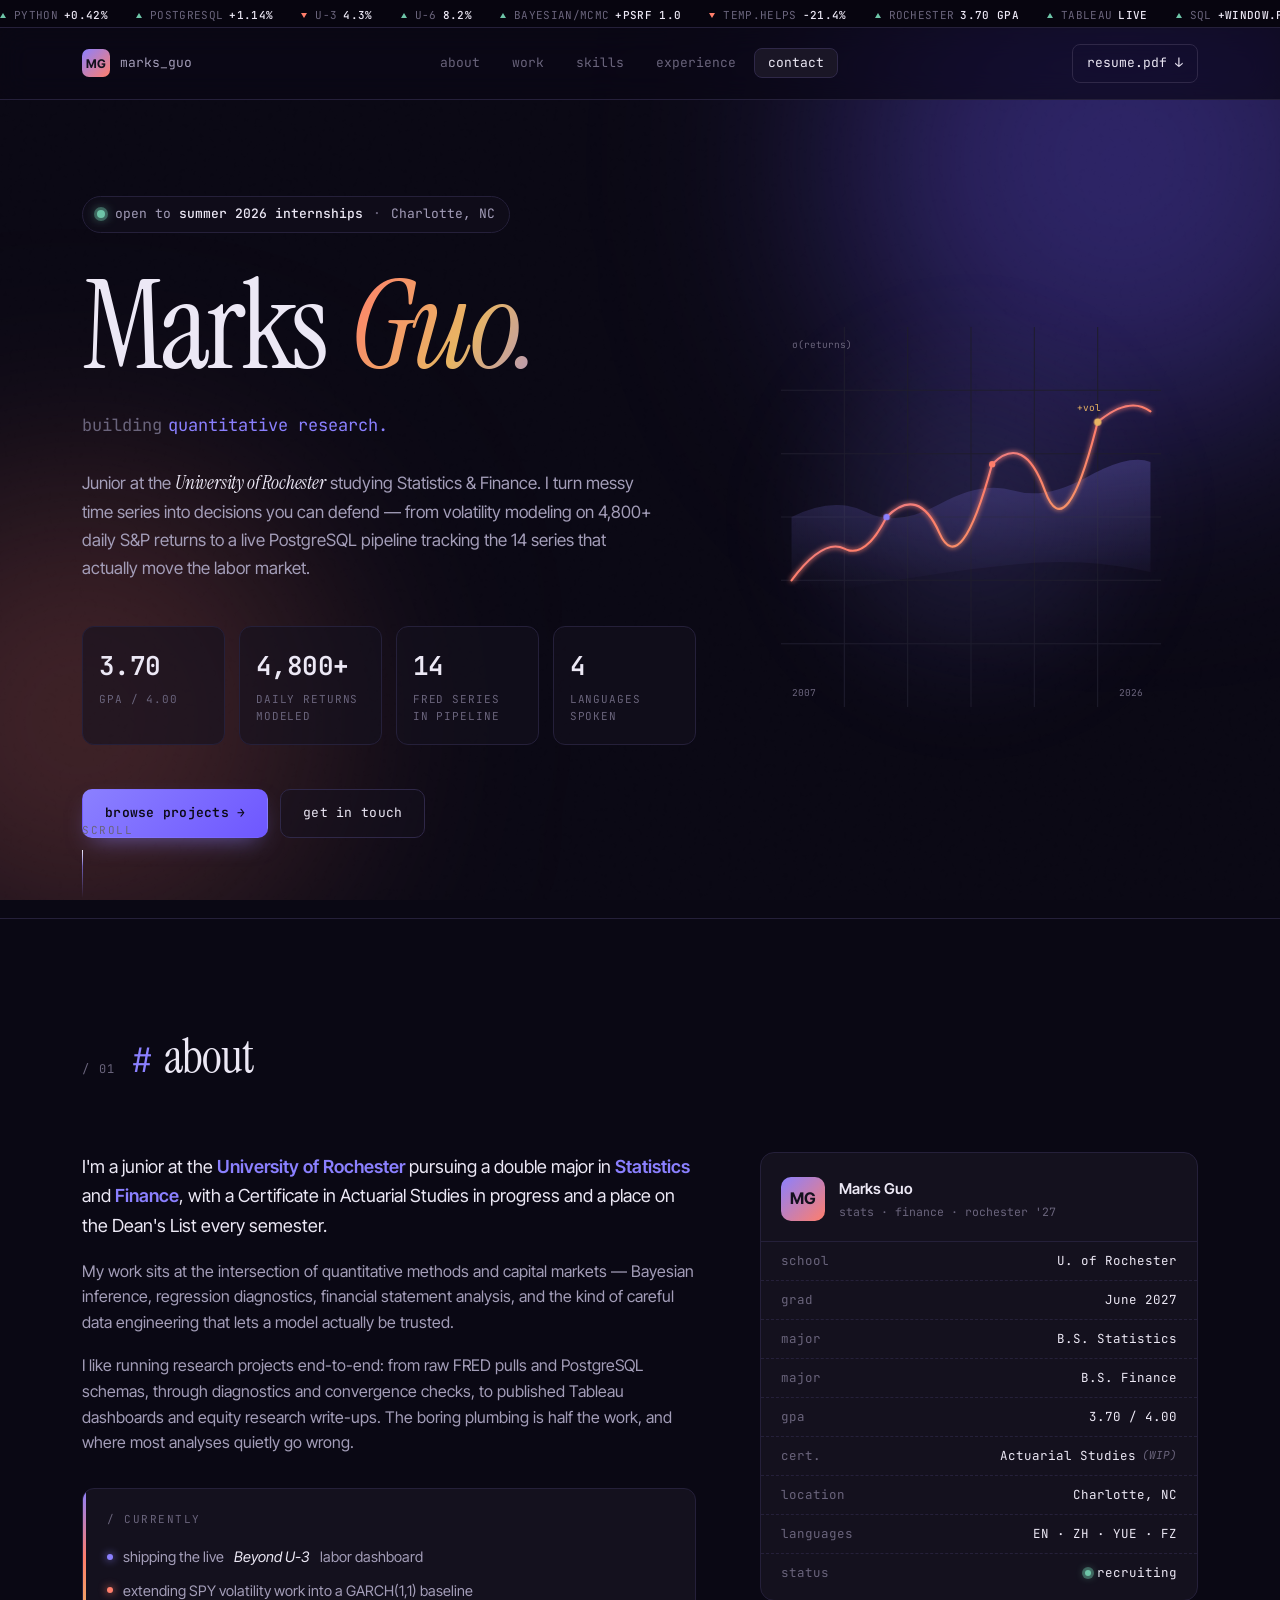
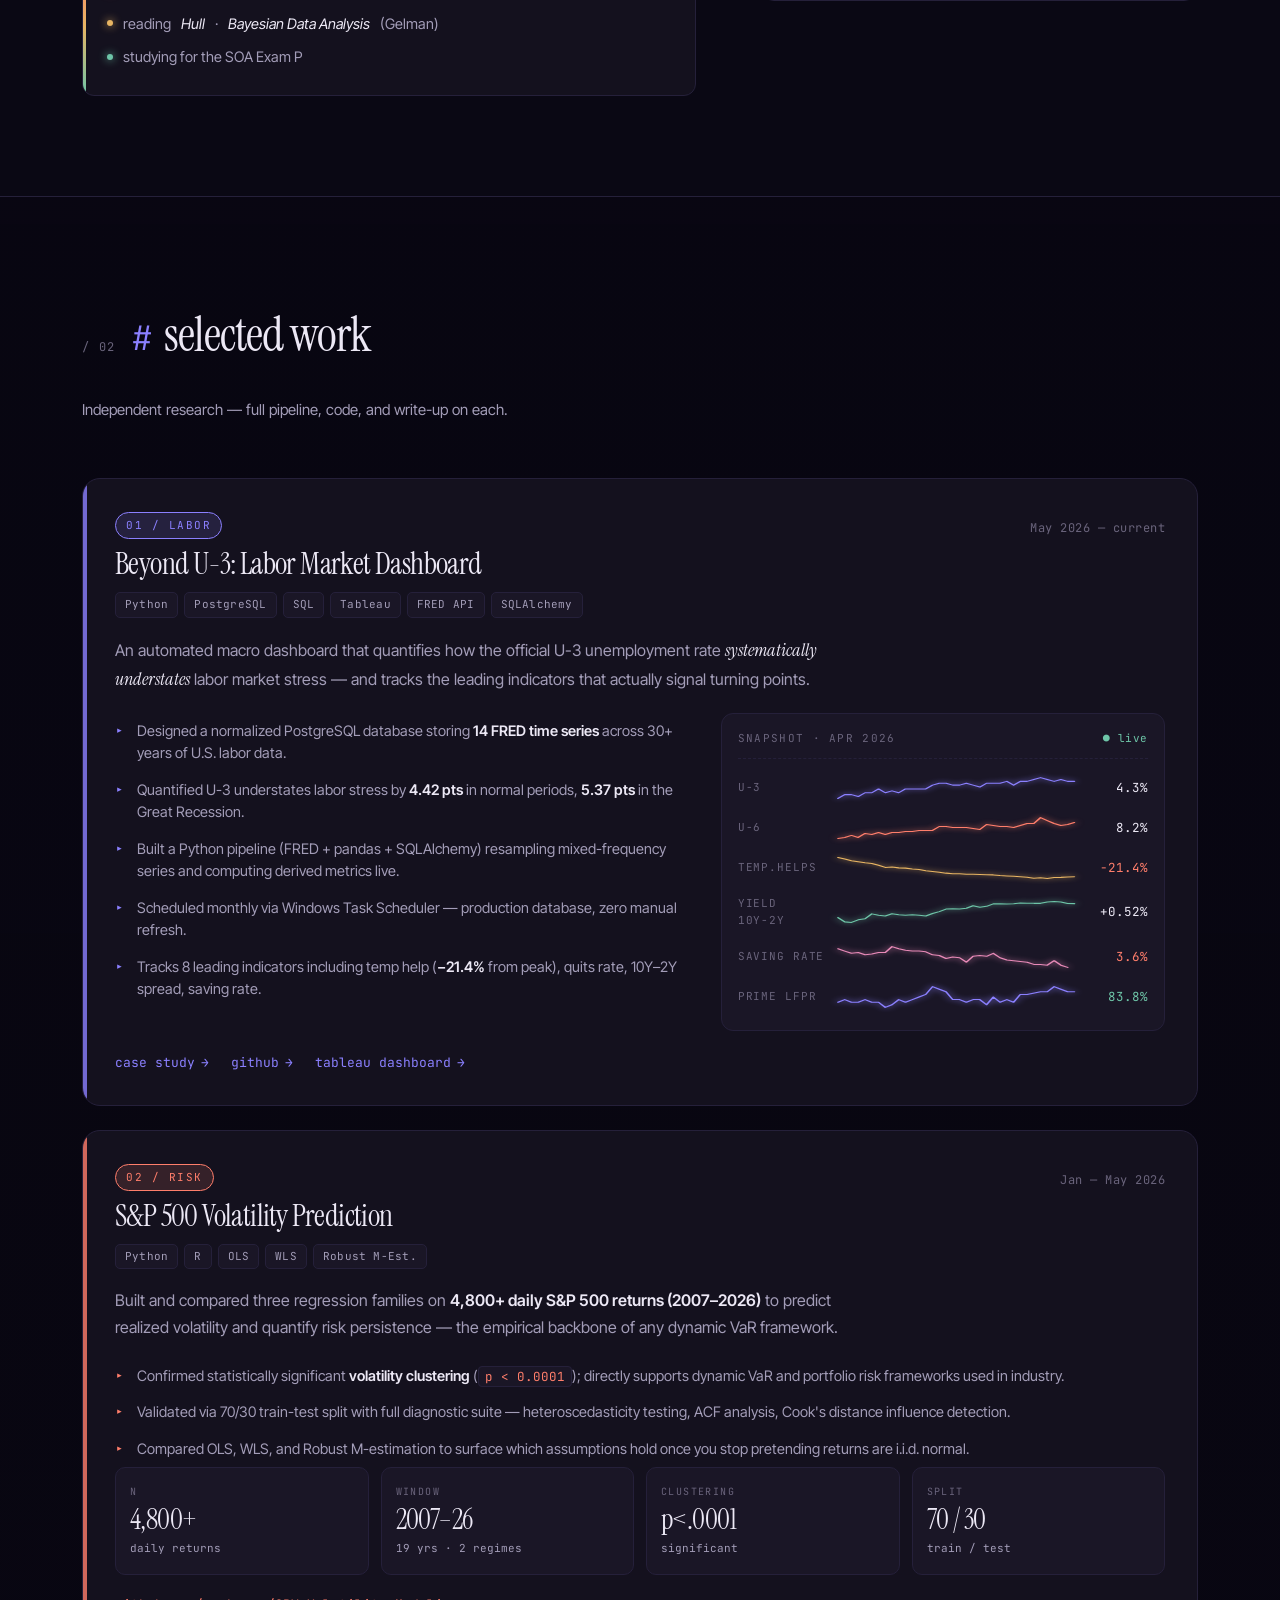
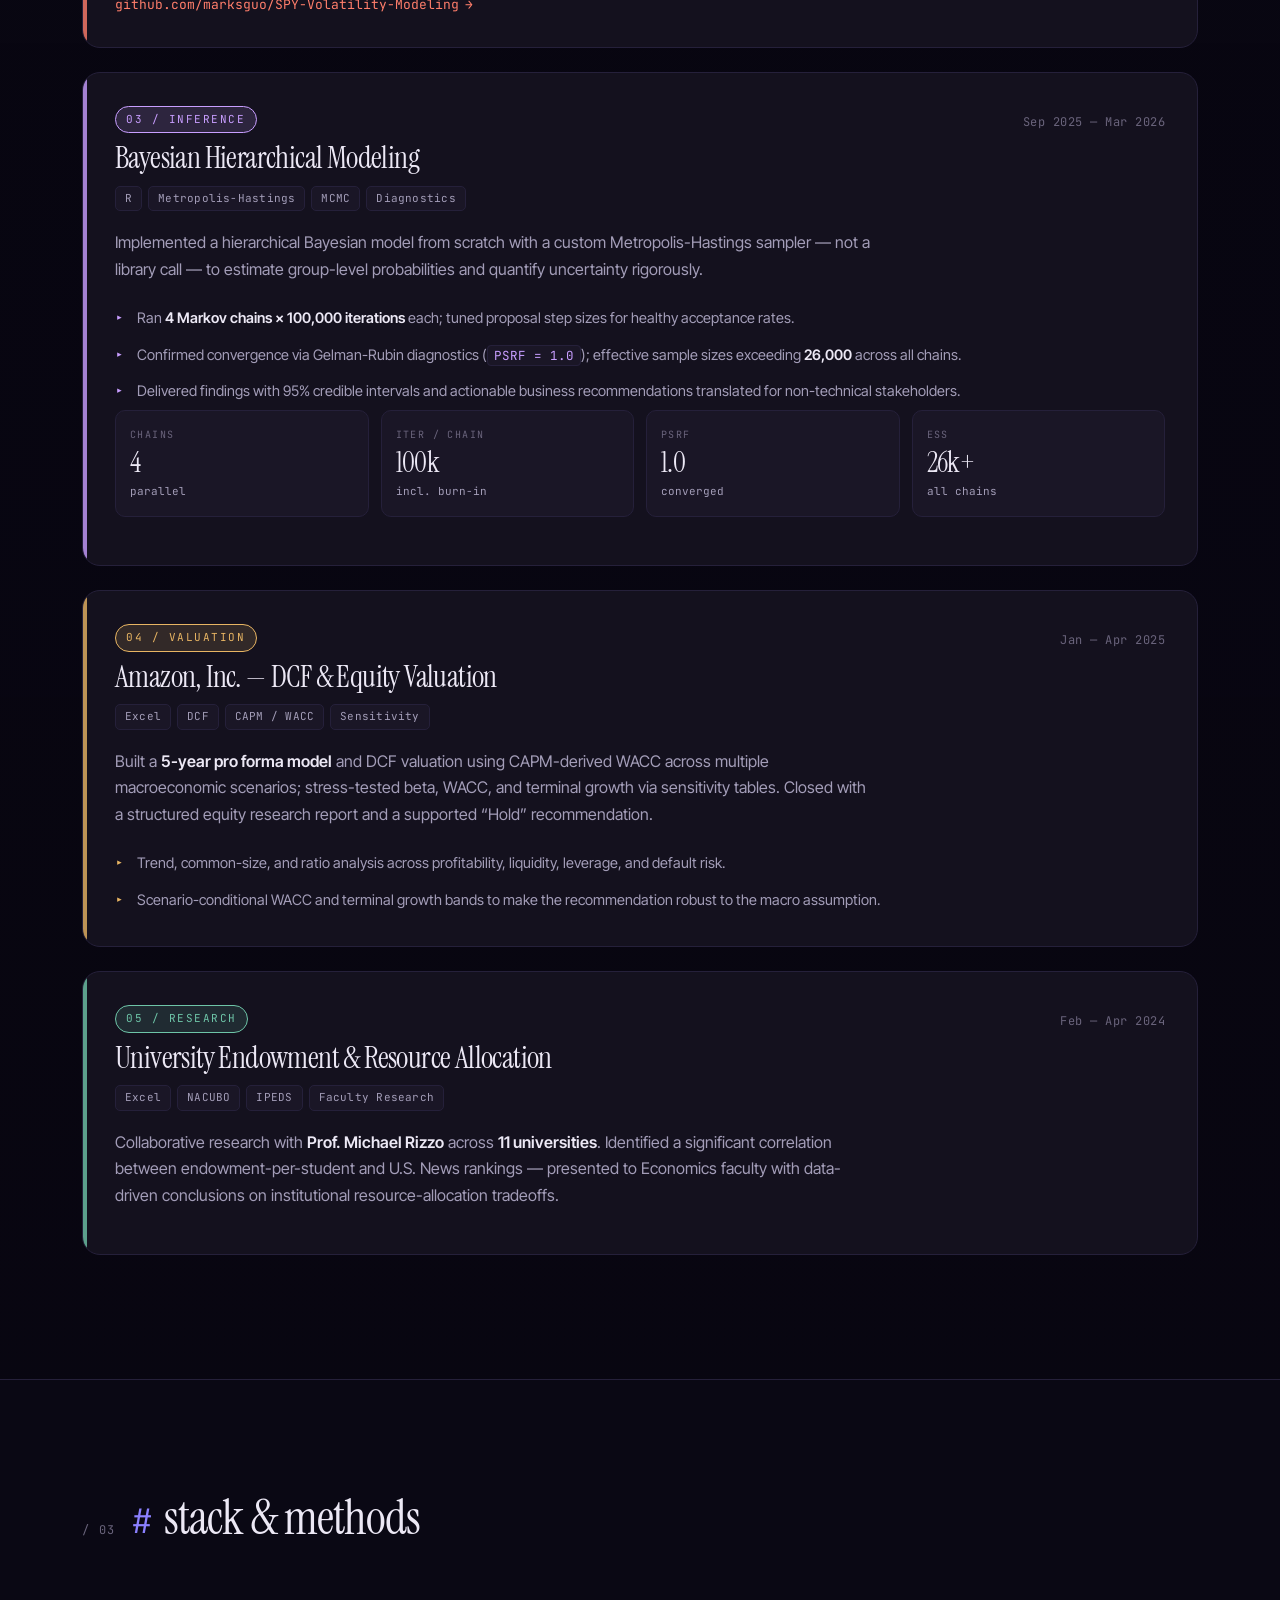
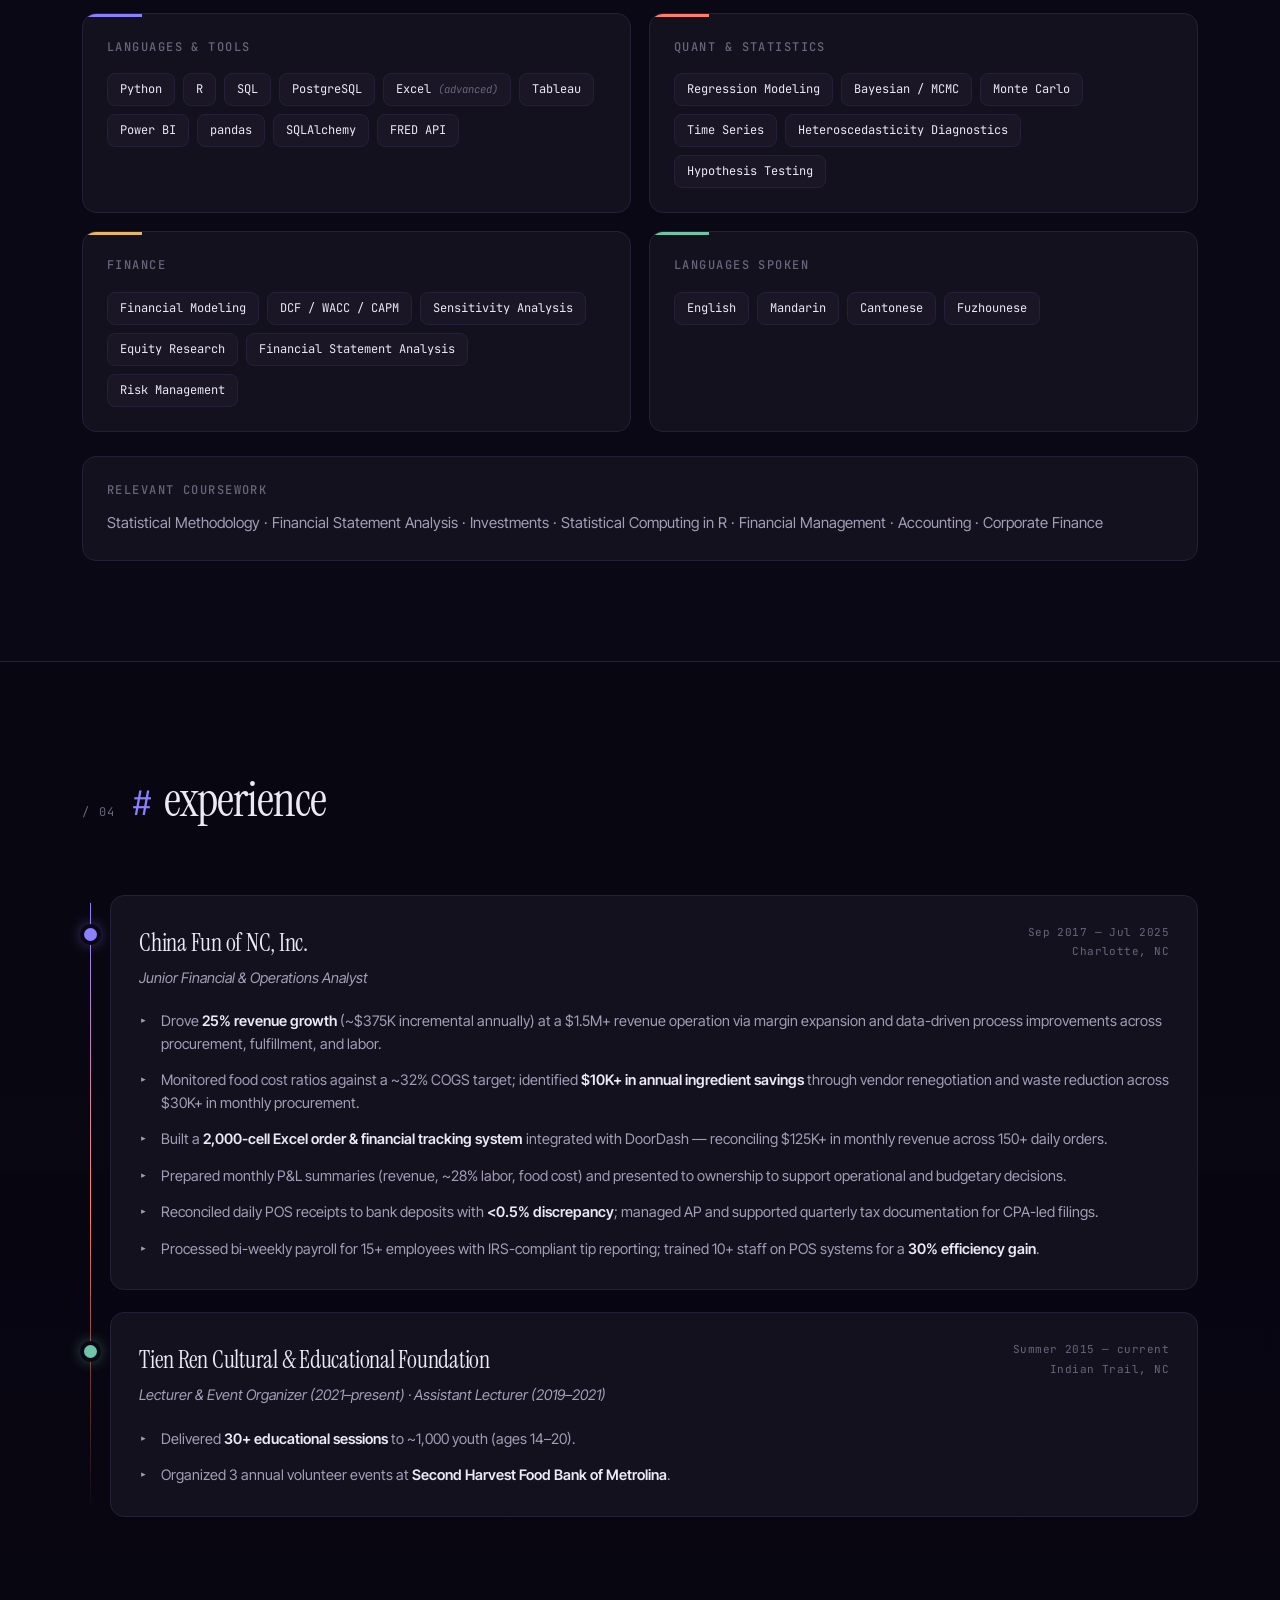
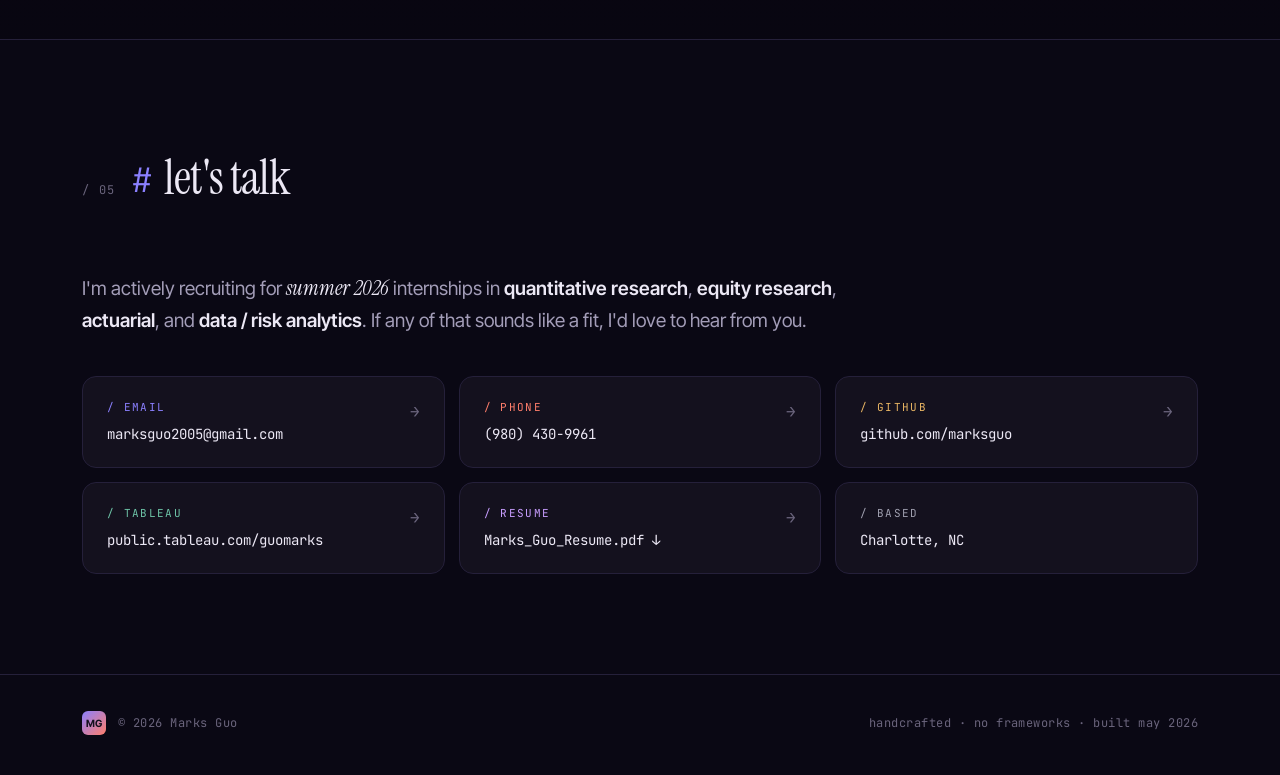
==== index.html @ fbcf2ec6 "Add Labor Dashboard case study + real data sparklines - New labor-dashboard.html case-study page wit" ====
<!doctype html>
<html lang="en">
<head>
<meta charset="utf-8" />
<meta name="viewport" content="width=device-width, initial-scale=1" />
<title>Marks Guo — Statistics &amp; Finance</title>
<meta name="description" content="Marks Guo — junior at the University of Rochester studying Statistics & Finance. Quantitative research, risk modeling, and labor market analytics." />

<link rel="preconnect" href="https://fonts.googleapis.com" />
<link rel="preconnect" href="https://fonts.gstatic.com" crossorigin />
<link href="https://fonts.googleapis.com/css2?family=Instrument+Serif:ital@0;1&family=Inter+Tight:wght@400;500;600;700;800&family=JetBrains+Mono:wght@400;500;600&display=swap" rel="stylesheet" />
<link rel="stylesheet" href="styles.css" />
</head>
<body>

<!-- ambient layers -->
<div class="cursor-glow" aria-hidden="true"></div>
<div class="aurora" aria-hidden="true">
  <div class="aurora-blob a"></div>
  <div class="aurora-blob b"></div>
  <div class="aurora-blob c"></div>
</div>
<div class="grain" aria-hidden="true"></div>

<!-- ticker -->
<div class="ticker" aria-hidden="true">
  <div class="ticker-track">
    <span class="t-item"><i class="up"></i> python <strong>+0.42%</strong></span>
    <span class="t-item"><i class="up"></i> postgresql <strong>+1.14%</strong></span>
    <span class="t-item"><i class="dn"></i> u-3 <strong>4.3%</strong></span>
    <span class="t-item"><i class="up"></i> u-6 <strong>8.2%</strong></span>
    <span class="t-item"><i class="up"></i> bayesian/mcmc <strong>+psrf 1.0</strong></span>
    <span class="t-item"><i class="dn"></i> temp.helps <strong>−21.4%</strong></span>
    <span class="t-item"><i class="up"></i> rochester <strong>3.70 gpa</strong></span>
    <span class="t-item"><i class="up"></i> tableau <strong>live</strong></span>
    <span class="t-item"><i class="up"></i> sql <strong>+window.fns</strong></span>
    <span class="t-item"><i class="up"></i> r/lang <strong>+stats</strong></span>
    <span class="t-item"><i class="up"></i> dcf/wacc/capm <strong>active</strong></span>
    <span class="t-item"><i class="dn"></i> sleep <strong>−4h</strong></span>
    <!-- duplicate for seamless loop -->
    <span class="t-item"><i class="up"></i> python <strong>+0.42%</strong></span>
    <span class="t-item"><i class="up"></i> postgresql <strong>+1.14%</strong></span>
    <span class="t-item"><i class="dn"></i> u-3 <strong>4.3%</strong></span>
    <span class="t-item"><i class="up"></i> u-6 <strong>8.2%</strong></span>
    <span class="t-item"><i class="up"></i> bayesian/mcmc <strong>+psrf 1.0</strong></span>
    <span class="t-item"><i class="dn"></i> temp.helps <strong>−21.4%</strong></span>
    <span class="t-item"><i class="up"></i> rochester <strong>3.70 gpa</strong></span>
    <span class="t-item"><i class="up"></i> tableau <strong>live</strong></span>
    <span class="t-item"><i class="up"></i> sql <strong>+window.fns</strong></span>
    <span class="t-item"><i class="up"></i> r/lang <strong>+stats</strong></span>
    <span class="t-item"><i class="up"></i> dcf/wacc/capm <strong>active</strong></span>
    <span class="t-item"><i class="dn"></i> sleep <strong>−4h</strong></span>
  </div>
</div>

<!-- nav -->
<header class="nav">
  <div class="nav-inner">
    <a href="#top" class="brand">
      <span class="brand-mark">MG</span>
      <span class="brand-name">marks_guo</span>
    </a>
    <nav class="nav-links" id="navLinks">
      <a href="#about" data-section="about">about</a>
      <a href="#projects" data-section="projects">work</a>
      <a href="#skills" data-section="skills">skills</a>
      <a href="#experience" data-section="experience">experience</a>
      <a href="#contact" data-section="contact">contact</a>
      <span class="nav-indicator" id="navIndicator"></span>
    </nav>
    <a href="assets/Marks_Guo_Resume.pdf" class="nav-cta" target="_blank" rel="noopener">
      <span>resume.pdf</span>
      <span class="arrow">&darr;</span>
    </a>
  </div>
</header>

<main id="top">

  <!-- HERO -->
  <section class="hero">
    <div class="hero-grid">
      <div class="hero-content">

        <div class="hero-eyebrow">
          <span class="pulse-dot"></span>
          <span class="reveal">open to <strong>summer 2026 internships</strong></span>
          <span class="dot-sep">&middot;</span>
          <span class="reveal">Charlotte, NC</span>
        </div>

        <h1 class="hero-name">
          <span class="word reveal-up">Marks</span>
          <span class="word reveal-up gradient" style="--d: .08s">Guo.</span>
        </h1>

        <div class="hero-rotator reveal-up" style="--d: .16s">
          <span class="rotator-fixed">building </span>
          <span class="rotator-wrap" aria-hidden="true">
            <ul class="rotator-list" id="rotator">
              <li>quantitative research.</li>
              <li>risk models.</li>
              <li>labor analytics.</li>
              <li>Bayesian inference.</li>
              <li>equity valuations.</li>
            </ul>
          </span>
        </div>

        <p class="hero-lede reveal-up" style="--d: .24s">
          Junior at the <em>University of Rochester</em> studying Statistics &amp; Finance.
          I turn messy time series into decisions you can defend &mdash; from
          volatility modeling on 4,800+ daily S&amp;P returns to a live PostgreSQL
          pipeline tracking the 14 series that actually move the labor market.
        </p>

        <div class="hero-stats reveal-up" style="--d: .32s">
          <div class="stat">
            <span class="stat-num" data-target="3.70" data-decimals="2">0.00</span>
            <span class="stat-lab">GPA / 4.00</span>
          </div>
          <div class="stat">
            <span class="stat-num" data-target="4800" data-suffix="+">0</span>
            <span class="stat-lab">daily returns modeled</span>
          </div>
          <div class="stat">
            <span class="stat-num" data-target="14">0</span>
            <span class="stat-lab">FRED series in pipeline</span>
          </div>
          <div class="stat">
            <span class="stat-num" data-target="4">0</span>
            <span class="stat-lab">languages spoken</span>
          </div>
        </div>

        <div class="hero-cta reveal-up" style="--d: .40s">
          <a href="#projects" class="btn primary magnetic">
            browse projects
            <span class="btn-arrow">&rarr;</span>
          </a>
          <a href="mailto:marksguo2005@gmail.com" class="btn ghost magnetic">
            get in touch
          </a>
        </div>

      </div>

      <!-- hero sigil: animated stylized return / volatility curve -->
      <div class="hero-sigil reveal-up" style="--d: .48s" aria-hidden="true">
        <svg viewBox="0 0 360 360" class="sigil-svg">
          <defs>
            <linearGradient id="lineGrad" x1="0" y1="0" x2="1" y2="1">
              <stop offset="0%"  stop-color="#8b80ff"/>
              <stop offset="50%" stop-color="#ff7e6b"/>
              <stop offset="100%" stop-color="#e8b563"/>
            </linearGradient>
            <linearGradient id="fillGrad" x1="0" y1="0" x2="0" y2="1">
              <stop offset="0%" stop-color="#8b80ff" stop-opacity=".25"/>
              <stop offset="100%" stop-color="#8b80ff" stop-opacity="0"/>
            </linearGradient>
            <filter id="glow"><feGaussianBlur stdDeviation="2.4"/></filter>
          </defs>

          <!-- grid -->
          <g class="sigil-grid" stroke="#1f1d2e" stroke-width="1">
            <line x1="0"   y1="60"  x2="360" y2="60"/>
            <line x1="0"   y1="120" x2="360" y2="120"/>
            <line x1="0"   y1="180" x2="360" y2="180"/>
            <line x1="0"   y1="240" x2="360" y2="240"/>
            <line x1="0"   y1="300" x2="360" y2="300"/>
            <line x1="60"  y1="0"   x2="60"  y2="360"/>
            <line x1="120" y1="0"   x2="120" y2="360"/>
            <line x1="180" y1="0"   x2="180" y2="360"/>
            <line x1="240" y1="0"   x2="240" y2="360"/>
            <line x1="300" y1="0"   x2="300" y2="360"/>
          </g>

          <!-- volatility band -->
          <path d="M 10 180 Q 50 160, 80 175 T 150 168 T 220 155 T 290 142 T 350 128 L 350 232 Q 290 218, 220 225 T 80 245 T 10 240 Z"
                fill="url(#fillGrad)"/>

          <!-- main line, dashed for drawing animation -->
          <path id="sigilLine"
                d="M 10 240
                   Q 40 200, 60 210
                   T 100 180
                   Q 130 150, 150 195
                   T 200 130
                   Q 230 100, 250 155
                   T 300 90
                   Q 330 65, 350 80"
                fill="none"
                stroke="url(#lineGrad)"
                stroke-width="2.5"
                stroke-linecap="round"
                stroke-linejoin="round"
                filter="url(#glow)"/>
          <path d="M 10 240
                   Q 40 200, 60 210
                   T 100 180
                   Q 130 150, 150 195
                   T 200 130
                   Q 230 100, 250 155
                   T 300 90
                   Q 330 65, 350 80"
                fill="none"
                stroke="url(#lineGrad)"
                stroke-width="2"
                stroke-linecap="round"
                stroke-linejoin="round"/>

          <!-- key data dots -->
          <g class="sigil-dots">
            <circle cx="100" cy="180" r="3" fill="#8b80ff"/>
            <circle cx="200" cy="130" r="3" fill="#ff7e6b"/>
            <circle cx="300" cy="90"  r="3.5" fill="#e8b563"/>
          </g>

          <!-- corner labels -->
          <g class="sigil-labels" font-family="JetBrains Mono, monospace" font-size="9" fill="#6a647c">
            <text x="10"  y="20">σ(returns)</text>
            <text x="10"  y="350">2007</text>
            <text x="320" y="350">2026</text>
            <text x="280" y="80" fill="#e8b563">+vol</text>
          </g>
        </svg>
      </div>
    </div>

    <!-- scroll cue -->
    <div class="scroll-cue" aria-hidden="true">
      <span>scroll</span>
      <div class="scroll-line"></div>
    </div>
  </section>


  <!-- ABOUT -->
  <section id="about" class="section">
    <div class="container">
      <header class="section-head">
        <span class="section-num">/ 01</span>
        <h2 class="section-h"><span class="hash">#</span> about</h2>
      </header>

      <div class="two-col">
        <div class="prose">
          <p class="lead">
            I'm a junior at the <strong>University of Rochester</strong> pursuing a
            double major in <strong>Statistics</strong> and <strong>Finance</strong>,
            with a Certificate in Actuarial Studies in progress and a place on the
            Dean's List every semester.
          </p>
          <p>
            My work sits at the intersection of quantitative methods and capital
            markets &mdash; Bayesian inference, regression diagnostics, financial
            statement analysis, and the kind of careful data engineering that lets
            a model actually be trusted.
          </p>
          <p>
            I like running research projects end-to-end: from raw FRED pulls and
            PostgreSQL schemas, through diagnostics and convergence checks, to
            published Tableau dashboards and equity research write-ups. The boring
            plumbing is half the work, and where most analyses quietly go wrong.
          </p>

          <div class="now-box">
            <span class="now-label">/ currently</span>
            <ul class="now-list">
              <li><span class="dot c1"></span> shipping the live <em>Beyond U-3</em> labor dashboard</li>
              <li><span class="dot c2"></span> extending SPY volatility work into a GARCH(1,1) baseline</li>
              <li><span class="dot c3"></span> reading <em>Hull</em> &middot; <em>Bayesian Data Analysis</em> (Gelman)</li>
              <li><span class="dot c4"></span> studying for the SOA Exam P</li>
            </ul>
          </div>
        </div>

        <aside class="profile-card">
          <div class="card-head">
            <span class="card-mark">MG</span>
            <div>
              <div class="card-title">Marks Guo</div>
              <div class="card-sub">stats &middot; finance &middot; rochester '27</div>
            </div>
          </div>
          <div class="card-row"><span class="card-k">school</span><span class="card-v">U. of Rochester</span></div>
          <div class="card-row"><span class="card-k">grad</span><span class="card-v">June 2027</span></div>
          <div class="card-row"><span class="card-k">major</span><span class="card-v">B.S. Statistics</span></div>
          <div class="card-row"><span class="card-k">major</span><span class="card-v">B.S. Finance</span></div>
          <div class="card-row"><span class="card-k">gpa</span><span class="card-v">3.70 / 4.00</span></div>
          <div class="card-row"><span class="card-k">cert.</span><span class="card-v">Actuarial Studies <em>(WIP)</em></span></div>
          <div class="card-row"><span class="card-k">location</span><span class="card-v">Charlotte, NC</span></div>
          <div class="card-row"><span class="card-k">languages</span><span class="card-v">EN &middot; ZH &middot; YUE &middot; FZ</span></div>
          <div class="card-row"><span class="card-k">status</span><span class="card-v"><span class="pulse-dot mini"></span> recruiting</span></div>
        </aside>
      </div>
    </div>
  </section>


  <!-- PROJECTS -->
  <section id="projects" class="section alt">
    <div class="container">
      <header class="section-head">
        <span class="section-num">/ 02</span>
        <h2 class="section-h"><span class="hash">#</span> selected work</h2>
        <p class="section-sub">Independent research &mdash; full pipeline, code, and write-up on each.</p>
      </header>

      <!-- 01 Labor Dashboard -->
      <article class="project" style="--accent: #8b80ff; --accent-soft: rgba(139,128,255,.14);">
        <div class="project-glow"></div>
        <header class="project-head">
          <div class="project-headl">
            <span class="project-num">01 / labor</span>
            <h3>Beyond U-3: Labor Market Dashboard</h3>
            <p class="project-tags">
              <span class="tag">Python</span>
              <span class="tag">PostgreSQL</span>
              <span class="tag">SQL</span>
              <span class="tag">Tableau</span>
              <span class="tag">FRED API</span>
              <span class="tag">SQLAlchemy</span>
            </p>
          </div>
          <span class="project-when">May 2026 &mdash; current</span>
        </header>

        <p class="project-desc">
          An automated macro dashboard that quantifies how the official U-3
          unemployment rate <em>systematically understates</em> labor market
          stress &mdash; and tracks the leading indicators that actually signal
          turning points.
        </p>

        <div class="project-body">
          <ul class="project-points">
            <li>Designed a normalized PostgreSQL database storing <b>14 FRED time series</b> across 30+ years of U.S. labor data.</li>
            <li>Quantified U-3 understates labor stress by <b>4.42 pts</b> in normal periods, <b>5.37 pts</b> in the Great Recession.</li>
            <li>Built a Python pipeline (FRED + pandas + SQLAlchemy) resampling mixed-frequency series and computing derived metrics live.</li>
            <li>Scheduled monthly via Windows Task Scheduler &mdash; production database, zero manual refresh.</li>
            <li>Tracks 8 leading indicators including temp help (<b>−21.4%</b> from peak), quits rate, 10Y&ndash;2Y spread, saving rate.</li>
          </ul>

          <!-- mini live-snapshot chart -->
          <div class="project-viz">
            <div class="viz-head">
              <span class="viz-title">snapshot &middot; apr 2026</span>
              <span class="viz-dot">●&nbsp;live</span>
            </div>

            <!-- inline SVG sparkline: U-3 vs U-6 -->
            <div class="spark-wrap">
              <div class="spark-row">
                <span class="spark-lab">U-3</span>
                <svg class="spark" viewBox="0 0 200 40" preserveAspectRatio="none">
                  <path class="spark-path c-blue" d="M0.0,36.0 L5.7,30.2 L11.4,30.2 L17.1,33.1 L22.9,27.3 L28.6,27.3 L34.3,21.5 L40.0,27.3 L45.7,24.4 L51.4,27.3 L57.1,21.5 L62.9,21.5 L68.6,21.5 L74.3,21.5 L80.0,15.6 L85.7,12.7 L91.4,12.7 L97.1,15.6 L102.9,15.6 L108.6,12.7 L114.3,15.6 L120.0,18.5 L125.7,12.7 L131.4,12.7 L137.1,12.7 L142.9,9.8 L148.6,15.6 L154.3,9.8 L160.0,9.8 L165.7,6.9 L171.4,4.0 L177.1,6.9 L182.9,9.8 L188.6,6.9 L194.3,9.8 L200.0,9.8"/>
                </svg>
                <span class="spark-val">4.3%</span>
              </div>
              <div class="spark-row">
                <span class="spark-lab">U-6</span>
                <svg class="spark" viewBox="0 0 200 40" preserveAspectRatio="none">
                  <path class="spark-path c-coral" d="M0.0,36.0 L5.7,34.5 L11.4,31.4 L17.1,34.5 L22.9,28.4 L28.6,29.9 L34.3,26.9 L40.0,29.9 L45.7,26.9 L51.4,26.9 L57.1,25.3 L62.9,25.3 L68.6,23.8 L74.3,23.8 L80.0,23.8 L85.7,17.7 L91.4,17.7 L97.1,19.2 L102.9,19.2 L108.6,19.2 L114.3,20.8 L120.0,22.3 L125.7,14.7 L131.4,16.2 L137.1,17.7 L142.9,17.7 L148.6,19.2 L154.3,16.2 L160.0,13.1 L165.7,13.1 L171.4,4.0 L177.1,8.6 L182.9,13.1 L188.6,16.2 L194.3,14.7 L200.0,11.6"/>
                </svg>
                <span class="spark-val">8.2%</span>
              </div>
              <div class="spark-row">
                <span class="spark-lab">temp.helps</span>
                <svg class="spark" viewBox="0 0 200 40" preserveAspectRatio="none">
                  <path class="spark-path c-amber" d="M0.0,4.0 L5.7,6.3 L11.4,8.7 L17.1,10.3 L22.9,11.9 L28.6,13.0 L34.3,15.7 L40.0,19.1 L45.7,18.6 L51.4,19.8 L57.1,20.2 L62.9,21.4 L68.6,22.3 L74.3,24.3 L80.0,25.4 L85.7,26.5 L91.4,27.9 L97.1,29.0 L102.9,28.8 L108.6,29.5 L114.3,29.7 L120.0,30.1 L125.7,30.4 L131.4,30.6 L137.1,31.5 L142.9,32.2 L148.6,32.8 L154.3,33.5 L160.0,34.4 L165.7,35.8 L171.4,34.9 L177.1,36.0 L182.9,34.6 L188.6,34.4 L194.3,34.0 L200.0,33.5"/>
                </svg>
                <span class="spark-val warn">&minus;21.4%</span>
              </div>
              <div class="spark-row">
                <span class="spark-lab">yield 10y&minus;2y</span>
                <svg class="spark" viewBox="0 0 200 40" preserveAspectRatio="none">
                  <path class="spark-path c-mint" d="M0.0,28.6 L5.7,35.2 L11.4,36.0 L17.1,32.1 L22.9,30.3 L28.6,22.9 L34.3,25.1 L40.0,26.2 L45.7,22.8 L51.4,24.2 L57.1,25.1 L62.9,24.1 L68.6,24.9 L74.3,26.1 L80.0,22.4 L85.7,19.4 L91.4,15.5 L97.1,15.0 L102.9,15.5 L108.6,14.2 L114.3,10.4 L120.0,12.7 L125.7,11.3 L131.4,7.5 L137.1,7.4 L142.9,7.6 L148.6,7.3 L154.3,6.3 L160.0,6.5 L165.7,6.7 L171.4,6.7 L177.1,4.7 L182.9,4.0 L188.6,4.5 L194.3,6.9 L200.0,7.1"/>
                </svg>
                <span class="spark-val">+0.52%</span>
              </div>
              <div class="spark-row">
                <span class="spark-lab">saving rate</span>
                <svg class="spark" viewBox="0 0 200 40" preserveAspectRatio="none">
                  <path class="spark-path c-rose" d="M0.0,7.4 L5.7,10.9 L11.4,14.3 L17.1,13.1 L22.9,16.6 L28.6,15.4 L34.3,13.1 L40.0,13.1 L45.7,4.0 L51.4,7.4 L57.1,9.7 L62.9,10.9 L68.6,10.9 L74.3,12.0 L80.0,16.6 L85.7,17.7 L91.4,22.3 L97.1,20.0 L102.9,21.1 L108.6,28.0 L114.3,18.9 L120.0,17.7 L125.7,18.9 L131.4,14.3 L137.1,21.1 L142.9,24.6 L148.6,25.7 L154.3,26.9 L160.0,28.0 L165.7,31.4 L171.4,31.4 L177.1,32.6 L182.9,25.7 L188.6,32.6 L194.3,36.0"/>
                </svg>
                <span class="spark-val warn">3.6%</span>
              </div>
              <div class="spark-row">
                <span class="spark-lab">prime LFPR</span>
                <svg class="spark" viewBox="0 0 200 40" preserveAspectRatio="none">
                  <path class="spark-path c-blue" d="M0.0,28.0 L5.7,24.0 L11.4,28.0 L17.1,28.0 L22.9,24.0 L28.6,28.0 L34.3,28.0 L40.0,36.0 L45.7,32.0 L51.4,24.0 L57.1,28.0 L62.9,24.0 L68.6,20.0 L74.3,16.0 L80.0,4.0 L85.7,8.0 L91.4,12.0 L97.1,24.0 L102.9,24.0 L108.6,28.0 L114.3,24.0 L120.0,24.0 L125.7,32.0 L131.4,20.0 L137.1,28.0 L142.9,24.0 L148.6,28.0 L154.3,16.0 L160.0,16.0 L171.4,12.0 L177.1,12.0 L182.9,4.0 L188.6,8.0 L194.3,12.0 L200.0,12.0"/>
                </svg>
                <span class="spark-val ok">83.8%</span>
              </div>
            </div>
          </div>
        </div>

        <div class="project-links">
          <a href="labor-dashboard.html">case study <span>&rarr;</span></a>
          <a href="https://github.com/marksguo/labor-market-dashboard" target="_blank" rel="noopener">github <span>&rarr;</span></a>
          <a href="https://public.tableau.com/app/profile/guomarks" target="_blank" rel="noopener">tableau dashboard <span>&rarr;</span></a>
        </div>
      </article>

      <!-- 02 SPY Volatility -->
      <article class="project" style="--accent: #ff7e6b; --accent-soft: rgba(255,126,107,.14);">
        <div class="project-glow"></div>
        <header class="project-head">
          <div class="project-headl">
            <span class="project-num">02 / risk</span>
            <h3>S&amp;P 500 Volatility Prediction</h3>
            <p class="project-tags">
              <span class="tag">Python</span>
              <span class="tag">R</span>
              <span class="tag">OLS</span>
              <span class="tag">WLS</span>
              <span class="tag">Robust M-Est.</span>
            </p>
          </div>
          <span class="project-when">Jan &mdash; May 2026</span>
        </header>

        <p class="project-desc">
          Built and compared three regression families on <b>4,800+ daily S&amp;P 500 returns
          (2007&ndash;2026)</b> to predict realized volatility and quantify risk persistence
          &mdash; the empirical backbone of any dynamic VaR framework.
        </p>

        <ul class="project-points">
          <li>Confirmed statistically significant <b>volatility clustering</b> (<code>p &lt; 0.0001</code>); directly supports dynamic VaR and portfolio risk frameworks used in industry.</li>
          <li>Validated via 70/30 train-test split with full diagnostic suite &mdash; heteroscedasticity testing, ACF analysis, Cook's distance influence detection.</li>
          <li>Compared OLS, WLS, and Robust M-estimation to surface which assumptions hold once you stop pretending returns are i.i.d. normal.</li>
        </ul>

        <div class="project-viz horizontal">
          <div class="metric-card">
            <span class="metric-k">n</span>
            <span class="metric-v">4,800+</span>
            <span class="metric-sub">daily returns</span>
          </div>
          <div class="metric-card">
            <span class="metric-k">window</span>
            <span class="metric-v">2007&ndash;26</span>
            <span class="metric-sub">19 yrs &middot; 2 regimes</span>
          </div>
          <div class="metric-card">
            <span class="metric-k">clustering</span>
            <span class="metric-v">p&lt;.0001</span>
            <span class="metric-sub">significant</span>
          </div>
          <div class="metric-card">
            <span class="metric-k">split</span>
            <span class="metric-v">70 / 30</span>
            <span class="metric-sub">train / test</span>
          </div>
        </div>

        <div class="project-links">
          <a href="https://github.com/marksguo/SPY-Volatility-Modeling" target="_blank" rel="noopener">
            github.com/marksguo/SPY-Volatility-Modeling <span>&rarr;</span>
          </a>
        </div>
      </article>

      <!-- 03 Bayesian -->
      <article class="project" style="--accent: #c89eff; --accent-soft: rgba(200,158,255,.14);">
        <div class="project-glow"></div>
        <header class="project-head">
          <div class="project-headl">
            <span class="project-num">03 / inference</span>
            <h3>Bayesian Hierarchical Modeling</h3>
            <p class="project-tags">
              <span class="tag">R</span>
              <span class="tag">Metropolis-Hastings</span>
              <span class="tag">MCMC</span>
              <span class="tag">Diagnostics</span>
            </p>
          </div>
          <span class="project-when">Sep 2025 &mdash; Mar 2026</span>
        </header>

        <p class="project-desc">
          Implemented a hierarchical Bayesian model from scratch with a custom
          Metropolis-Hastings sampler &mdash; not a library call &mdash; to estimate
          group-level probabilities and quantify uncertainty rigorously.
        </p>

        <ul class="project-points">
          <li>Ran <b>4 Markov chains × 100,000 iterations</b> each; tuned proposal step sizes for healthy acceptance rates.</li>
          <li>Confirmed convergence via Gelman-Rubin diagnostics (<code>PSRF = 1.0</code>); effective sample sizes exceeding <b>26,000</b> across all chains.</li>
          <li>Delivered findings with 95% credible intervals and actionable business recommendations translated for non-technical stakeholders.</li>
        </ul>

        <div class="project-viz horizontal">
          <div class="metric-card">
            <span class="metric-k">chains</span>
            <span class="metric-v">4</span>
            <span class="metric-sub">parallel</span>
          </div>
          <div class="metric-card">
            <span class="metric-k">iter / chain</span>
            <span class="metric-v">100k</span>
            <span class="metric-sub">incl. burn-in</span>
          </div>
          <div class="metric-card">
            <span class="metric-k">PSRF</span>
            <span class="metric-v">1.0</span>
            <span class="metric-sub">converged</span>
          </div>
          <div class="metric-card">
            <span class="metric-k">ESS</span>
            <span class="metric-v">26k+</span>
            <span class="metric-sub">all chains</span>
          </div>
        </div>
      </article>

      <!-- 04 Amazon DCF -->
      <article class="project" style="--accent: #e8b563; --accent-soft: rgba(232,181,99,.14);">
        <div class="project-glow"></div>
        <header class="project-head">
          <div class="project-headl">
            <span class="project-num">04 / valuation</span>
            <h3>Amazon, Inc. &mdash; DCF &amp; Equity Valuation</h3>
            <p class="project-tags">
              <span class="tag">Excel</span>
              <span class="tag">DCF</span>
              <span class="tag">CAPM / WACC</span>
              <span class="tag">Sensitivity</span>
            </p>
          </div>
          <span class="project-when">Jan &mdash; Apr 2025</span>
        </header>

        <p class="project-desc">
          Built a <b>5-year pro forma model</b> and DCF valuation using
          CAPM-derived WACC across multiple macroeconomic scenarios; stress-tested
          beta, WACC, and terminal growth via sensitivity tables. Closed with a
          structured equity research report and a supported &ldquo;Hold&rdquo;
          recommendation.
        </p>
        <ul class="project-points">
          <li>Trend, common-size, and ratio analysis across profitability, liquidity, leverage, and default risk.</li>
          <li>Scenario-conditional WACC and terminal growth bands to make the recommendation robust to the macro assumption.</li>
        </ul>
      </article>

      <!-- 05 Endowment -->
      <article class="project" style="--accent: #6ec5a8; --accent-soft: rgba(110,197,168,.14);">
        <div class="project-glow"></div>
        <header class="project-head">
          <div class="project-headl">
            <span class="project-num">05 / research</span>
            <h3>University Endowment &amp; Resource Allocation</h3>
            <p class="project-tags">
              <span class="tag">Excel</span>
              <span class="tag">NACUBO</span>
              <span class="tag">IPEDS</span>
              <span class="tag">Faculty Research</span>
            </p>
          </div>
          <span class="project-when">Feb &mdash; Apr 2024</span>
        </header>
        <p class="project-desc">
          Collaborative research with <b>Prof. Michael Rizzo</b> across
          <b>11 universities</b>. Identified a significant correlation between
          endowment-per-student and U.S. News rankings &mdash; presented to
          Economics faculty with data-driven conclusions on institutional
          resource-allocation tradeoffs.
        </p>
      </article>

    </div>
  </section>


  <!-- SKILLS -->
  <section id="skills" class="section">
    <div class="container">
      <header class="section-head">
        <span class="section-num">/ 03</span>
        <h2 class="section-h"><span class="hash">#</span> stack &amp; methods</h2>
      </header>

      <div class="skills-grid">
        <div class="skill-block" style="--accent: #8b80ff;">
          <h4>Languages &amp; tools</h4>
          <ul class="chips">
            <li>Python</li><li>R</li><li>SQL</li><li>PostgreSQL</li>
            <li>Excel <em>(advanced)</em></li><li>Tableau</li><li>Power BI</li>
            <li>pandas</li><li>SQLAlchemy</li><li>FRED API</li>
          </ul>
        </div>

        <div class="skill-block" style="--accent: #ff7e6b;">
          <h4>Quant &amp; statistics</h4>
          <ul class="chips">
            <li>Regression Modeling</li><li>Bayesian / MCMC</li>
            <li>Monte Carlo</li><li>Time Series</li>
            <li>Heteroscedasticity Diagnostics</li><li>Hypothesis Testing</li>
          </ul>
        </div>

        <div class="skill-block" style="--accent: #e8b563;">
          <h4>Finance</h4>
          <ul class="chips">
            <li>Financial Modeling</li><li>DCF / WACC / CAPM</li>
            <li>Sensitivity Analysis</li><li>Equity Research</li>
            <li>Financial Statement Analysis</li><li>Risk Management</li>
          </ul>
        </div>

        <div class="skill-block" style="--accent: #6ec5a8;">
          <h4>Languages spoken</h4>
          <ul class="chips">
            <li>English</li><li>Mandarin</li><li>Cantonese</li><li>Fuzhounese</li>
          </ul>
        </div>
      </div>

      <div class="coursework">
        <h4>Relevant coursework</h4>
        <p>
          Statistical Methodology &middot; Financial Statement Analysis &middot;
          Investments &middot; Statistical Computing in R &middot;
          Financial Management &middot; Accounting &middot; Corporate Finance
        </p>
      </div>
    </div>
  </section>


  <!-- EXPERIENCE -->
  <section id="experience" class="section alt">
    <div class="container">
      <header class="section-head">
        <span class="section-num">/ 04</span>
        <h2 class="section-h"><span class="hash">#</span> experience</h2>
      </header>

      <div class="timeline">
        <article class="job">
          <span class="timeline-dot" style="--accent: #8b80ff;"></span>
          <header class="job-head">
            <div>
              <h3>China Fun of NC, Inc.</h3>
              <p class="job-role">Junior Financial &amp; Operations Analyst</p>
            </div>
            <div class="job-meta">
              <span>Sep 2017 &mdash; Jul 2025</span>
              <span>Charlotte, NC</span>
            </div>
          </header>
          <ul class="project-points">
            <li>Drove <b>25% revenue growth</b> (~$375K incremental annually) at a $1.5M+ revenue operation via margin expansion and data-driven process improvements across procurement, fulfillment, and labor.</li>
            <li>Monitored food cost ratios against a ~32% COGS target; identified <b>$10K+ in annual ingredient savings</b> through vendor renegotiation and waste reduction across $30K+ in monthly procurement.</li>
            <li>Built a <b>2,000-cell Excel order &amp; financial tracking system</b> integrated with DoorDash &mdash; reconciling $125K+ in monthly revenue across 150+ daily orders.</li>
            <li>Prepared monthly P&amp;L summaries (revenue, ~28% labor, food cost) and presented to ownership to support operational and budgetary decisions.</li>
            <li>Reconciled daily POS receipts to bank deposits with <b>&lt;0.5% discrepancy</b>; managed AP and supported quarterly tax documentation for CPA-led filings.</li>
            <li>Processed bi-weekly payroll for 15+ employees with IRS-compliant tip reporting; trained 10+ staff on POS systems for a <b>30% efficiency gain</b>.</li>
          </ul>
        </article>

        <article class="job">
          <span class="timeline-dot" style="--accent: #6ec5a8;"></span>
          <header class="job-head">
            <div>
              <h3>Tien Ren Cultural &amp; Educational Foundation</h3>
              <p class="job-role">Lecturer &amp; Event Organizer (2021&ndash;present) &middot; Assistant Lecturer (2019&ndash;2021)</p>
            </div>
            <div class="job-meta">
              <span>Summer 2015 &mdash; current</span>
              <span>Indian Trail, NC</span>
            </div>
          </header>
          <ul class="project-points">
            <li>Delivered <b>30+ educational sessions</b> to ~1,000 youth (ages 14&ndash;20).</li>
            <li>Organized 3 annual volunteer events at <b>Second Harvest Food Bank of Metrolina</b>.</li>
          </ul>
        </article>
      </div>
    </div>
  </section>


  <!-- CONTACT -->
  <section id="contact" class="section contact">
    <div class="container">
      <header class="section-head">
        <span class="section-num">/ 05</span>
        <h2 class="section-h"><span class="hash">#</span> let's talk</h2>
      </header>

      <p class="contact-lede">
        I'm actively recruiting for <em>summer 2026</em> internships in
        <b>quantitative research</b>, <b>equity research</b>, <b>actuarial</b>,
        and <b>data / risk analytics</b>. If any of that sounds like a fit, I'd
        love to hear from you.
      </p>

      <div class="contact-grid">
        <a class="contact-card" href="mailto:marksguo2005@gmail.com" style="--accent: #8b80ff;">
          <span class="cc-k">/ email</span>
          <span class="cc-v">marksguo2005@gmail.com</span>
          <span class="cc-arrow">&rarr;</span>
        </a>
        <a class="contact-card" href="tel:+19804309961" style="--accent: #ff7e6b;">
          <span class="cc-k">/ phone</span>
          <span class="cc-v">(980) 430-9961</span>
          <span class="cc-arrow">&rarr;</span>
        </a>
        <a class="contact-card" href="https://github.com/marksguo" target="_blank" rel="noopener" style="--accent: #e8b563;">
          <span class="cc-k">/ github</span>
          <span class="cc-v">github.com/marksguo</span>
          <span class="cc-arrow">&rarr;</span>
        </a>
        <a class="contact-card" href="https://public.tableau.com/app/profile/guomarks" target="_blank" rel="noopener" style="--accent: #6ec5a8;">
          <span class="cc-k">/ tableau</span>
          <span class="cc-v">public.tableau.com/guomarks</span>
          <span class="cc-arrow">&rarr;</span>
        </a>
        <a class="contact-card" href="assets/Marks_Guo_Resume.pdf" target="_blank" rel="noopener" style="--accent: #c89eff;">
          <span class="cc-k">/ resume</span>
          <span class="cc-v">Marks_Guo_Resume.pdf &darr;</span>
          <span class="cc-arrow">&rarr;</span>
        </a>
        <div class="contact-card static" style="--accent: #a0a0b0;">
          <span class="cc-k">/ based</span>
          <span class="cc-v">Charlotte, NC</span>
        </div>
      </div>
    </div>
  </section>

</main>

<footer class="footer">
  <div class="container footer-inner">
    <div>
      <span class="footer-mark">MG</span>
      <span>&copy; <span id="year"></span> Marks Guo</span>
    </div>
    <span class="footer-sub">handcrafted &middot; no frameworks &middot; built may 2026</span>
  </div>
</footer>

<script src="script.js"></script>
</body>
</html>
---- styles.css ----
/* =================================================================
   marks guo — portfolio
   palette: deep violet-black base, multi-accent system
   ================================================================= */

/* ---- reset ---- */
*, *::before, *::after { box-sizing: border-box; }
html, body { margin: 0; padding: 0; }
img { max-width: 100%; display: block; }
a { color: inherit; text-decoration: none; }
button { font: inherit; }
ul { margin: 0; padding: 0; list-style: none; }

/* ---- tokens ---- */
:root {
  /* surface */
  --bg:        #0a0814;
  --bg-alt:    #07050f;
  --panel:     #14111e;
  --panel-2:   #1a1626;
  --panel-3:   #221c33;
  --border:    #25203a;
  --border-2:  #2f2848;

  /* text */
  --text:      #ece8f5;
  --text-dim:  #a39db8;
  --text-soft: #6a647c;

  /* accents */
  --c-indigo:  #8b80ff;
  --c-coral:   #ff7e6b;
  --c-amber:   #e8b563;
  --c-mint:    #6ec5a8;
  --c-rose:    #e88ab8;
  --c-violet:  #c89eff;
  --c-green:   #7ee787;

  /* type */
  --display: 'Instrument Serif', 'Times New Roman', serif;
  --sans: 'Inter Tight', -apple-system, BlinkMacSystemFont, 'Segoe UI', sans-serif;
  --mono: 'JetBrains Mono', ui-monospace, SFMono-Regular, Menlo, monospace;
}

/* ---- base ---- */
html {
  scroll-behavior: smooth;
  scroll-padding-top: 88px;
}
body {
  font-family: var(--sans);
  background: var(--bg);
  color: var(--text);
  line-height: 1.6;
  -webkit-font-smoothing: antialiased;
  text-rendering: optimizeLegibility;
  overflow-x: hidden;
  position: relative;
}

.container { max-width: 1180px; margin: 0 auto; padding: 0 32px; }

/* =================================================================
   AMBIENT LAYERS: cursor glow, aurora, grain
   ================================================================= */
.cursor-glow {
  position: fixed;
  top: 0; left: 0;
  width: 600px; height: 600px;
  border-radius: 50%;
  background: radial-gradient(circle at center,
    rgba(139,128,255,.12) 0%,
    rgba(139,128,255,.05) 30%,
    transparent 65%);
  pointer-events: none;
  z-index: 1;
  transform: translate(-50%, -50%);
  transition: opacity .3s ease;
  opacity: 0;
  filter: blur(40px);
}

.aurora {
  position: fixed;
  inset: 0;
  z-index: 0;
  pointer-events: none;
  overflow: hidden;
}
.aurora-blob {
  position: absolute;
  border-radius: 50%;
  filter: blur(110px);
  opacity: .35;
  mix-blend-mode: screen;
}
.aurora-blob.a {
  width: 560px; height: 560px;
  background: #6e57ff;
  top: -120px; right: -120px;
  animation: float 24s ease-in-out infinite;
}
.aurora-blob.b {
  width: 480px; height: 480px;
  background: #ff7e6b;
  top: 480px; left: -160px;
  opacity: .22;
  animation: float 28s ease-in-out infinite reverse;
}
.aurora-blob.c {
  width: 520px; height: 520px;
  background: #e8b563;
  top: 1400px; right: -100px;
  opacity: .18;
  animation: float 32s ease-in-out infinite;
}
@keyframes float {
  0%, 100% { transform: translate(0, 0) scale(1); }
  33%      { transform: translate(40px, -30px) scale(1.05); }
  66%      { transform: translate(-30px, 40px) scale(.95); }
}

.grain {
  position: fixed;
  inset: 0;
  z-index: 1;
  pointer-events: none;
  opacity: .04;
  background-image: url("data:image/svg+xml;utf8,<svg viewBox='0 0 200 200' xmlns='http://www.w3.org/2000/svg'><filter id='n'><feTurbulence type='fractalNoise' baseFrequency='.9' numOctaves='3'/><feColorMatrix values='0 0 0 0 1  0 0 0 0 1  0 0 0 0 1  0 0 0 .3 0'/></filter><rect width='200' height='200' filter='url(%23n)'/></svg>");
  mix-blend-mode: overlay;
}

main, .nav, .ticker, .footer { position: relative; z-index: 2; }

/* =================================================================
   TICKER
   ================================================================= */
.ticker {
  position: sticky; top: 0; z-index: 60;
  height: 28px;
  background: var(--bg-alt);
  border-bottom: 1px solid var(--border);
  overflow: hidden;
  font-family: var(--mono);
  font-size: 11px;
}
.ticker-track {
  display: inline-flex;
  gap: 28px;
  padding: 7px 0;
  white-space: nowrap;
  animation: marquee 70s linear infinite;
  will-change: transform;
}
.ticker:hover .ticker-track { animation-play-state: paused; }
@keyframes marquee {
  0%   { transform: translateX(0); }
  100% { transform: translateX(-50%); }
}
.t-item {
  display: inline-flex; align-items: center; gap: 6px;
  color: var(--text-soft);
  letter-spacing: .03em;
  text-transform: uppercase;
}
.t-item strong {
  color: var(--text);
  font-weight: 500;
}
.t-item i {
  width: 0; height: 0;
  display: inline-block;
  border-left: 3.5px solid transparent;
  border-right: 3.5px solid transparent;
  margin-right: 2px;
}
.t-item i.up { border-bottom: 5px solid var(--c-mint); }
.t-item i.dn { border-top:    5px solid var(--c-coral); }

/* =================================================================
   NAV
   ================================================================= */
.nav {
  position: sticky; top: 28px; z-index: 50;
  backdrop-filter: blur(14px) saturate(140%);
  -webkit-backdrop-filter: blur(14px) saturate(140%);
  background: rgba(10,8,20,0.72);
  border-bottom: 1px solid var(--border);
  transition: padding .3s ease;
}
.nav-inner {
  max-width: 1180px; margin: 0 auto;
  padding: 16px 32px;
  display: flex; align-items: center; justify-content: space-between;
  gap: 24px;
}

.brand {
  display: inline-flex; align-items: center; gap: 10px;
  font-family: var(--mono);
  font-size: 13px;
  color: var(--text);
}
.brand-mark {
  display: inline-flex; align-items: center; justify-content: center;
  width: 28px; height: 28px;
  background: linear-gradient(135deg, var(--c-indigo), var(--c-coral));
  color: #14111e;
  font-weight: 700;
  border-radius: 7px;
  font-family: var(--sans);
  letter-spacing: -.02em;
  font-size: 12px;
  transition: transform .35s cubic-bezier(.34,1.56,.64,1);
}
.brand:hover .brand-mark { transform: rotate(-8deg) scale(1.08); }
.brand-name { color: var(--text-dim); }

.nav-links {
  position: relative;
  display: flex; align-items: center; gap: 4px;
  font-family: var(--mono); font-size: 13px;
}
.nav-links a {
  position: relative;
  padding: 8px 14px;
  color: var(--text-soft);
  transition: color .2s ease;
  z-index: 2;
}
.nav-links a:hover { color: var(--text); }
.nav-links a.active { color: var(--text); }
.nav-indicator {
  position: absolute;
  height: 30px; width: 0;
  background: var(--panel-2);
  border: 1px solid var(--border-2);
  border-radius: 8px;
  transition: transform .4s cubic-bezier(.22,1,.36,1),
              width .4s cubic-bezier(.22,1,.36,1),
              opacity .25s ease;
  opacity: 0;
  z-index: 1;
  top: 50%;
  left: 0;
  transform: translateY(-50%);
  pointer-events: none;
}

.nav-cta {
  display: inline-flex; align-items: center; gap: 8px;
  font-family: var(--mono);
  font-size: 13px;
  border: 1px solid var(--border-2);
  padding: 8px 14px;
  border-radius: 8px;
  color: var(--text);
  transition: all .2s ease;
}
.nav-cta:hover {
  border-color: var(--c-indigo);
  color: var(--c-indigo);
  transform: translateY(-1px);
  box-shadow: 0 6px 16px -8px rgba(139,128,255,.4);
}
.nav-cta .arrow { transition: transform .25s ease; }
.nav-cta:hover .arrow { transform: translateY(2px); }

/* =================================================================
   HERO
   ================================================================= */
.hero {
  position: relative;
  padding: 96px 32px 80px;
  max-width: 1180px;
  margin: 0 auto;
  overflow: hidden;
}
.hero-grid {
  display: grid;
  grid-template-columns: 1.35fr 1fr;
  gap: 48px;
  align-items: center;
}

.hero-eyebrow {
  display: inline-flex; align-items: center; gap: 10px;
  font-family: var(--mono); font-size: 13px;
  color: var(--text-dim);
  padding: 7px 14px;
  border: 1px solid var(--border);
  border-radius: 999px;
  background: rgba(20,17,30,.5);
  backdrop-filter: blur(6px);
  margin-bottom: 36px;
}
.hero-eyebrow strong { color: var(--text); font-weight: 500; }
.dot-sep { color: var(--text-soft); }

.pulse-dot {
  width: 8px; height: 8px; border-radius: 50%;
  background: var(--c-mint);
  display: inline-block;
  position: relative;
  box-shadow: 0 0 12px var(--c-mint);
}
.pulse-dot::before {
  content: '';
  position: absolute;
  inset: -3px;
  border-radius: 50%;
  background: var(--c-mint);
  opacity: .4;
  animation: ping 2s cubic-bezier(0,0,.2,1) infinite;
}
.pulse-dot.mini { width: 6px; height: 6px; box-shadow: 0 0 8px var(--c-mint); }
@keyframes ping {
  0%   { transform: scale(.8); opacity: .6; }
  80%  { transform: scale(2.2); opacity: 0; }
  100% { transform: scale(2.4); opacity: 0; }
}

.hero-name {
  font-family: var(--display);
  font-size: clamp(64px, 10vw, 124px);
  line-height: .92;
  letter-spacing: -0.03em;
  font-weight: 400;
  margin: 0 0 28px;
  display: flex;
  gap: .2em;
  flex-wrap: wrap;
}
.hero-name .word {
  display: inline-block;
  opacity: 0;
  transform: translateY(20px);
  animation: word-in .9s cubic-bezier(.22,1,.36,1) forwards;
  animation-delay: var(--d, 0s);
}
.gradient {
  background: linear-gradient(120deg, var(--c-coral) 0%, var(--c-amber) 35%, var(--c-indigo) 75%, var(--c-violet) 100%);
  background-size: 200% 100%;
  -webkit-background-clip: text;
  background-clip: text;
  -webkit-text-fill-color: transparent;
  color: transparent;
  font-style: italic;
  animation: word-in .9s cubic-bezier(.22,1,.36,1) forwards,
             gradient-shift 8s ease-in-out infinite;
  animation-delay: var(--d, 0s), 1s;
}
@keyframes word-in {
  to { opacity: 1; transform: translateY(0); }
}
@keyframes gradient-shift {
  0%, 100% { background-position: 0% 50%; }
  50%      { background-position: 100% 50%; }
}

.hero-rotator {
  font-family: var(--mono);
  font-size: 17px;
  color: var(--text-dim);
  margin: 0 0 28px;
  display: flex; align-items: baseline;
  gap: 6px;
  flex-wrap: wrap;
  height: 28px;
}
.rotator-fixed { color: var(--text-soft); }
.rotator-wrap {
  height: 28px;
  overflow: hidden;
  display: inline-block;
  vertical-align: bottom;
  position: relative;
}
.rotator-list {
  animation: rotate-words 14s steps(5) infinite;
}
.rotator-list li {
  height: 28px;
  line-height: 28px;
  color: var(--text);
}
.rotator-list li:nth-child(1) { color: var(--c-indigo); }
.rotator-list li:nth-child(2) { color: var(--c-coral); }
.rotator-list li:nth-child(3) { color: var(--c-mint); }
.rotator-list li:nth-child(4) { color: var(--c-violet); }
.rotator-list li:nth-child(5) { color: var(--c-amber); }
@keyframes rotate-words {
  0%, 18%   { transform: translateY(0); }
  20%, 38%  { transform: translateY(-28px); }
  40%, 58%  { transform: translateY(-56px); }
  60%, 78%  { transform: translateY(-84px); }
  80%, 100% { transform: translateY(-112px); }
}

.hero-lede {
  max-width: 580px;
  font-size: 17px;
  color: var(--text-dim);
  margin: 0 0 44px;
  line-height: 1.65;
}
.hero-lede em {
  color: var(--text);
  font-style: italic;
  font-family: var(--display);
  font-size: 19px;
  letter-spacing: -.01em;
}

.hero-stats {
  display: grid;
  grid-template-columns: repeat(4, 1fr);
  gap: 14px;
  margin: 0 0 44px;
}
.hero-stats .stat {
  position: relative;
  padding: 18px 16px;
  background: rgba(20,17,30,.6);
  backdrop-filter: blur(6px);
  border: 1px solid var(--border);
  border-radius: 12px;
  display: flex; flex-direction: column; gap: 4px;
  transition: border-color .25s ease, transform .25s ease;
  overflow: hidden;
}
.hero-stats .stat::before {
  content: '';
  position: absolute; inset: 0;
  background: linear-gradient(135deg, transparent 60%, rgba(139,128,255,.08) 100%);
  opacity: 0;
  transition: opacity .25s ease;
}
.hero-stats .stat:hover {
  border-color: var(--border-2);
  transform: translateY(-2px);
}
.hero-stats .stat:hover::before { opacity: 1; }
.stat-num {
  font-family: var(--mono);
  font-size: 26px;
  font-weight: 600;
  color: var(--text);
  letter-spacing: -.02em;
}
.stat-lab {
  font-family: var(--mono);
  font-size: 11px;
  color: var(--text-soft);
  text-transform: uppercase;
  letter-spacing: .08em;
}

.hero-cta { display: flex; gap: 12px; flex-wrap: wrap; }
.btn {
  display: inline-flex; align-items: center; gap: 8px;
  font-family: var(--mono);
  font-size: 13px;
  padding: 13px 22px;
  border-radius: 10px;
  border: 1px solid transparent;
  transition: transform .2s ease, box-shadow .2s ease, background .2s ease, color .2s ease;
  cursor: pointer;
  letter-spacing: .02em;
}
.btn.primary {
  background: linear-gradient(135deg, var(--c-indigo), #6e57ff);
  color: #0a0814;
  font-weight: 600;
  box-shadow: 0 10px 24px -10px rgba(139,128,255,.6);
}
.btn.primary:hover {
  transform: translateY(-2px);
  box-shadow: 0 16px 36px -12px rgba(139,128,255,.7);
}
.btn.primary .btn-arrow { transition: transform .25s cubic-bezier(.34,1.56,.64,1); }
.btn.primary:hover .btn-arrow { transform: translateX(4px); }
.btn.ghost {
  border-color: var(--border-2);
  color: var(--text);
  background: rgba(20,17,30,.5);
  backdrop-filter: blur(6px);
}
.btn.ghost:hover {
  border-color: var(--c-coral);
  color: var(--c-coral);
  transform: translateY(-2px);
}

/* reveal-up base */
.reveal-up {
  opacity: 0;
  transform: translateY(16px);
  animation: reveal-up .9s cubic-bezier(.22,1,.36,1) forwards;
  animation-delay: var(--d, 0s);
}
.reveal { opacity: 0; animation: reveal-in .8s ease forwards; }
@keyframes reveal-up {
  to { opacity: 1; transform: translateY(0); }
}
@keyframes reveal-in {
  to { opacity: 1; }
}

/* hero sigil (SVG chart) */
.hero-sigil {
  display: flex; justify-content: center; align-items: center;
  position: relative;
}
.hero-sigil::before {
  content: '';
  position: absolute;
  inset: -30px;
  border-radius: 50%;
  background: radial-gradient(circle, rgba(139,128,255,.18) 0%, transparent 60%);
  filter: blur(40px);
}
.sigil-svg {
  width: 100%;
  max-width: 380px;
  height: auto;
  position: relative;
  z-index: 1;
}
#sigilLine {
  stroke-dasharray: 1200;
  stroke-dashoffset: 1200;
  animation: draw-line 2.6s ease forwards .8s;
}
.sigil-dots circle {
  opacity: 0;
  animation: dot-in .5s ease forwards;
}
.sigil-dots circle:nth-child(1) { animation-delay: 2.2s; }
.sigil-dots circle:nth-child(2) { animation-delay: 2.6s; }
.sigil-dots circle:nth-child(3) { animation-delay: 3.0s; }
@keyframes draw-line {
  to { stroke-dashoffset: 0; }
}
@keyframes dot-in {
  from { opacity: 0; transform: scale(.4); transform-origin: center; }
  to   { opacity: 1; transform: scale(1); }
}

/* scroll cue */
.scroll-cue {
  position: absolute;
  bottom: 20px; left: 32px;
  display: flex; flex-direction: column; align-items: flex-start;
  gap: 10px;
  font-family: var(--mono);
  font-size: 11px;
  color: var(--text-soft);
  letter-spacing: .14em;
  text-transform: uppercase;
  opacity: 0;
  animation: reveal-in 1s ease 1.4s forwards;
}
.scroll-line {
  width: 1px; height: 48px;
  background: linear-gradient(to bottom, var(--c-indigo), transparent);
  position: relative;
  overflow: hidden;
}
.scroll-line::after {
  content: '';
  position: absolute;
  top: 0; left: 0;
  width: 100%; height: 16px;
  background: linear-gradient(to bottom, var(--text), transparent);
  animation: scroll-drip 2.2s ease-in-out infinite;
}
@keyframes scroll-drip {
  0%   { transform: translateY(-100%); opacity: 0; }
  30%  { opacity: 1; }
  100% { transform: translateY(48px); opacity: 0; }
}

/* =================================================================
   SECTIONS
   ================================================================= */
.section {
  padding: 100px 0;
  border-top: 1px solid var(--border);
  position: relative;
}
.section.alt {
  background: linear-gradient(to bottom, rgba(7,5,15,.4), rgba(7,5,15,.6));
}
.section-head {
  margin-bottom: 56px;
  display: flex; align-items: baseline; gap: 16px; flex-wrap: wrap;
}
.section-num {
  font-family: var(--mono);
  font-size: 12px;
  color: var(--text-soft);
  letter-spacing: .12em;
  text-transform: uppercase;
}
.section-h {
  font-family: var(--display);
  font-size: clamp(34px, 4.5vw, 48px);
  font-weight: 400;
  letter-spacing: -.02em;
  margin: 0;
  color: var(--text);
}
.hash { color: var(--c-indigo); margin-right: 6px; font-family: var(--mono); font-size: .7em; vertical-align: middle; }
.section-sub {
  color: var(--text-dim);
  font-size: 15px;
  margin: 8px 0 0;
  width: 100%;
}

/* =================================================================
   ABOUT
   ================================================================= */
.two-col {
  display: grid;
  grid-template-columns: 1.4fr 1fr;
  gap: 64px;
  align-items: start;
}
.prose p { margin: 0 0 18px; color: var(--text-dim); font-size: 16px; }
.prose p strong { color: var(--text); font-weight: 600; }
.prose .lead { font-size: 18px; line-height: 1.65; color: var(--text); }
.prose .lead strong { color: var(--c-indigo); }

.now-box {
  margin-top: 32px;
  padding: 22px 24px;
  background: var(--panel);
  border: 1px solid var(--border);
  border-radius: 12px;
  position: relative;
  overflow: hidden;
}
.now-box::before {
  content: '';
  position: absolute;
  top: 0; left: 0;
  width: 3px; height: 100%;
  background: linear-gradient(to bottom, var(--c-indigo), var(--c-coral), var(--c-amber), var(--c-mint));
}
.now-label {
  font-family: var(--mono);
  font-size: 11px;
  color: var(--text-soft);
  text-transform: uppercase;
  letter-spacing: .14em;
  display: block;
  margin-bottom: 12px;
}
.now-list li {
  display: flex; align-items: center; gap: 10px;
  font-size: 14.5px;
  color: var(--text-dim);
  padding: 5px 0;
}
.now-list li em { color: var(--text); font-style: italic; }
.now-list .dot {
  width: 6px; height: 6px; border-radius: 50%;
  flex-shrink: 0;
}
.now-list .dot.c1 { background: var(--c-indigo); box-shadow: 0 0 8px var(--c-indigo); }
.now-list .dot.c2 { background: var(--c-coral);  box-shadow: 0 0 8px var(--c-coral); }
.now-list .dot.c3 { background: var(--c-amber);  box-shadow: 0 0 8px var(--c-amber); }
.now-list .dot.c4 { background: var(--c-mint);   box-shadow: 0 0 8px var(--c-mint); }

.profile-card {
  background: var(--panel);
  border: 1px solid var(--border);
  border-radius: 14px;
  padding: 4px 0 8px;
  font-family: var(--mono);
  font-size: 13px;
  position: sticky;
  top: 100px;
}
.card-head {
  display: flex; align-items: center; gap: 14px;
  padding: 20px;
  border-bottom: 1px solid var(--border);
}
.card-mark {
  display: inline-flex; align-items: center; justify-content: center;
  width: 44px; height: 44px;
  background: linear-gradient(135deg, var(--c-indigo), var(--c-coral));
  color: #14111e;
  font-family: var(--sans);
  font-weight: 700;
  border-radius: 10px;
  font-size: 16px;
  letter-spacing: -.02em;
}
.card-title { color: var(--text); font-family: var(--sans); font-weight: 600; font-size: 15px; }
.card-sub   { color: var(--text-soft); font-size: 11.5px; margin-top: 2px; }
.card-row {
  display: flex; justify-content: space-between; align-items: center;
  padding: 9px 20px;
  border-bottom: 1px dashed var(--border);
  font-size: 12.5px;
}
.card-row:last-child { border-bottom: 0; }
.card-k { color: var(--text-soft); }
.card-v { color: var(--text); display: inline-flex; align-items: center; gap: 6px; }
.card-v em { color: var(--text-soft); font-style: italic; font-size: 11px; }

/* =================================================================
   PROJECTS
   ================================================================= */
.project {
  --accent: var(--c-indigo);
  --accent-soft: rgba(139,128,255,.14);
  position: relative;
  background: var(--panel);
  border: 1px solid var(--border);
  border-radius: 18px;
  padding: 32px 32px 28px;
  margin-bottom: 24px;
  overflow: hidden;
  transition: transform .35s cubic-bezier(.22,1,.36,1), border-color .25s ease;
}
.project::before {
  content: '';
  position: absolute;
  top: 0; left: 0;
  width: 4px; height: 100%;
  background: var(--accent);
  opacity: .8;
  transition: width .3s ease, opacity .3s ease;
}
.project:hover {
  border-color: var(--border-2);
  transform: translateY(-3px);
}
.project:hover::before {
  width: 6px;
  opacity: 1;
}
.project-glow {
  position: absolute;
  top: 0; right: 0;
  width: 320px; height: 320px;
  background: radial-gradient(circle, var(--accent-soft) 0%, transparent 65%);
  opacity: 0;
  transition: opacity .4s ease;
  pointer-events: none;
}
.project:hover .project-glow { opacity: 1; }

.project-head {
  display: flex;
  align-items: flex-start;
  justify-content: space-between;
  gap: 20px;
  margin-bottom: 18px;
}
.project-headl { flex: 1; min-width: 0; }
.project-num {
  font-family: var(--mono);
  color: var(--accent);
  font-size: 11px;
  letter-spacing: .14em;
  text-transform: uppercase;
  display: inline-block;
  margin-bottom: 8px;
  padding: 4px 10px;
  border: 1px solid var(--accent);
  border-radius: 999px;
  background: var(--accent-soft);
}
.project h3 {
  font-family: var(--display);
  font-size: 30px;
  font-weight: 400;
  margin: 0 0 10px;
  letter-spacing: -.02em;
  color: var(--text);
  line-height: 1.15;
}
.project-tags {
  display: flex; flex-wrap: wrap; gap: 6px;
  margin: 0;
}
.tag {
  font-family: var(--mono);
  font-size: 11px;
  padding: 3px 9px;
  background: var(--panel-2);
  border: 1px solid var(--border);
  border-radius: 5px;
  color: var(--text-dim);
  letter-spacing: .02em;
}
.project-when {
  font-family: var(--mono);
  font-size: 12px;
  color: var(--text-soft);
  white-space: nowrap;
  padding-top: 8px;
  letter-spacing: .04em;
}
.project-desc {
  color: var(--text-dim);
  margin: 0 0 18px;
  font-size: 16px;
  line-height: 1.65;
  max-width: 760px;
}
.project-desc em {
  color: var(--text);
  font-family: var(--display);
  font-style: italic;
  font-size: 18px;
}
.project-desc b, .project-desc strong { color: var(--text); font-weight: 600; }

.project-body {
  display: grid;
  grid-template-columns: 1.3fr 1fr;
  gap: 28px;
  align-items: start;
  margin-bottom: 22px;
}

.project-points { margin: 0; }
.project-points li {
  position: relative;
  padding: 7px 0 7px 22px;
  color: var(--text-dim);
  font-size: 14.5px;
  line-height: 1.55;
}
.project-points li::before {
  content: '▸';
  position: absolute; left: 0; top: 7px;
  color: var(--accent);
  font-family: var(--mono);
}
.project-points li b, .project-points li strong { color: var(--text); font-weight: 600; }
.project-points li code {
  font-family: var(--mono); font-size: 12.5px;
  background: var(--panel-2);
  padding: 1px 6px;
  border-radius: 4px;
  color: var(--accent);
  border: 1px solid var(--border);
}

/* mini-viz panels */
.project-viz {
  background: var(--panel-2);
  border: 1px solid var(--border);
  border-radius: 12px;
  padding: 16px;
}
.project-viz.horizontal {
  display: grid;
  grid-template-columns: repeat(4, 1fr);
  gap: 12px;
  background: transparent;
  border: 0;
  padding: 0;
  margin-bottom: 20px;
}
.metric-card {
  background: var(--panel-2);
  border: 1px solid var(--border);
  border-radius: 10px;
  padding: 16px 14px;
  display: flex; flex-direction: column; gap: 4px;
  transition: border-color .25s ease, transform .25s ease;
}
.metric-card:hover { border-color: var(--accent); transform: translateY(-2px); }
.metric-k {
  font-family: var(--mono);
  font-size: 10px;
  color: var(--text-soft);
  text-transform: uppercase;
  letter-spacing: .14em;
}
.metric-v {
  font-family: var(--display);
  font-size: 28px;
  color: var(--text);
  letter-spacing: -.02em;
  line-height: 1;
  margin: 2px 0;
}
.metric-sub {
  font-family: var(--mono);
  font-size: 11px;
  color: var(--text-dim);
}

.viz-head {
  display: flex; justify-content: space-between; align-items: center;
  margin-bottom: 12px;
  padding-bottom: 10px;
  border-bottom: 1px dashed var(--border);
}
.viz-title {
  font-family: var(--mono);
  font-size: 11px;
  color: var(--text-soft);
  text-transform: uppercase;
  letter-spacing: .12em;
}
.viz-dot {
  font-family: var(--mono);
  font-size: 11px;
  color: var(--c-mint);
  letter-spacing: .05em;
}

.spark-wrap { display: flex; flex-direction: column; gap: 6px; }
.spark-row {
  display: grid;
  grid-template-columns: 90px 1fr 64px;
  gap: 10px;
  align-items: center;
  font-family: var(--mono);
  font-size: 12px;
  padding: 4px 0;
}
.spark-lab { color: var(--text-soft); font-size: 11px; text-transform: uppercase; letter-spacing: .08em; }
.spark { height: 26px; width: 100%; overflow: visible; }
.spark-path {
  fill: none;
  stroke-width: 1.6;
  stroke-linecap: round;
  stroke-linejoin: round;
  stroke-dasharray: 320;
  stroke-dashoffset: 320;
  filter: drop-shadow(0 0 4px currentColor);
}
.spark-path.c-blue  { stroke: var(--c-indigo); color: var(--c-indigo); }
.spark-path.c-coral { stroke: var(--c-coral);  color: var(--c-coral); }
.spark-path.c-amber { stroke: var(--c-amber);  color: var(--c-amber); }
.spark-path.c-mint  { stroke: var(--c-mint);   color: var(--c-mint); }
.spark-path.c-rose  { stroke: var(--c-rose);   color: var(--c-rose); }
.spark.drawn .spark-path {
  animation: draw-spark 1.4s cubic-bezier(.22,1,.36,1) forwards;
}
@keyframes draw-spark {
  to { stroke-dashoffset: 0; }
}

.spark-val { color: var(--text); font-size: 12.5px; text-align: right; }
.spark-val.warn { color: var(--c-coral); }
.spark-val.ok   { color: var(--c-mint); }

.project-links {
  display: flex; flex-wrap: wrap; gap: 22px;
  margin-top: 8px;
  font-family: var(--mono); font-size: 13px;
}
.project-links a {
  position: relative;
  color: var(--accent);
  display: inline-flex; align-items: center; gap: 6px;
  padding-bottom: 2px;
  border-bottom: 1px solid transparent;
  transition: border-color .2s ease;
}
.project-links a span { transition: transform .25s ease; }
.project-links a:hover { border-bottom-color: var(--accent); }
.project-links a:hover span { transform: translateX(4px); }

/* =================================================================
   SKILLS
   ================================================================= */
.skills-grid {
  display: grid;
  grid-template-columns: repeat(2, 1fr);
  gap: 18px;
  margin-bottom: 24px;
}
.skill-block {
  --accent: var(--c-indigo);
  background: var(--panel);
  border: 1px solid var(--border);
  border-radius: 14px;
  padding: 24px;
  position: relative;
  overflow: hidden;
  transition: border-color .25s ease, transform .25s ease;
}
.skill-block::before {
  content: '';
  position: absolute;
  top: -1px; left: -1px;
  width: 60px; height: 4px;
  background: var(--accent);
  border-radius: 14px 0 0 0;
}
.skill-block:hover {
  border-color: var(--border-2);
  transform: translateY(-2px);
}
.skill-block h4 {
  margin: 0 0 16px;
  font-family: var(--mono);
  font-size: 12px;
  color: var(--text-soft);
  text-transform: uppercase;
  letter-spacing: .12em;
  font-weight: 500;
}
.chips {
  display: flex; flex-wrap: wrap; gap: 8px;
}
.chips li {
  font-family: var(--mono);
  font-size: 12px;
  padding: 6px 12px;
  background: var(--panel-2);
  border: 1px solid var(--border);
  border-radius: 8px;
  color: var(--text);
  transition: all .2s ease;
  cursor: default;
}
.chips li em { font-style: italic; color: var(--text-soft); font-size: 10.5px; }
.chips li:hover {
  border-color: var(--accent);
  color: var(--accent);
  transform: translateY(-1px);
}

.coursework {
  background: var(--panel);
  border: 1px solid var(--border);
  border-radius: 14px;
  padding: 24px;
}
.coursework h4 {
  margin: 0 0 10px;
  font-family: var(--mono);
  font-size: 12px;
  color: var(--text-soft);
  text-transform: uppercase;
  letter-spacing: .12em;
  font-weight: 500;
}
.coursework p { margin: 0; color: var(--text-dim); font-size: 15px; line-height: 1.7; }

/* =================================================================
   EXPERIENCE (timeline)
   ================================================================= */
.timeline {
  position: relative;
  padding-left: 28px;
}
.timeline::before {
  content: '';
  position: absolute;
  top: 8px; bottom: 8px; left: 8px;
  width: 1px;
  background: linear-gradient(to bottom, var(--c-indigo), var(--c-coral), transparent);
}
.job {
  position: relative;
  background: var(--panel);
  border: 1px solid var(--border);
  border-radius: 14px;
  padding: 28px 28px 22px;
  margin-bottom: 22px;
  transition: border-color .25s ease, transform .25s ease;
}
.job:hover { border-color: var(--border-2); transform: translateY(-2px); }
.timeline-dot {
  --accent: var(--c-indigo);
  position: absolute;
  top: 32px; left: -27px;
  width: 13px; height: 13px;
  border-radius: 50%;
  background: var(--accent);
  box-shadow: 0 0 0 4px var(--bg), 0 0 16px var(--accent);
}
.job-head {
  display: flex;
  justify-content: space-between;
  align-items: flex-start;
  gap: 16px;
  margin-bottom: 14px;
}
.job h3 {
  font-family: var(--display);
  font-size: 24px;
  font-weight: 400;
  margin: 0 0 4px;
  color: var(--text);
  letter-spacing: -.01em;
}
.job-role { margin: 0; color: var(--text-dim); font-size: 14.5px; font-style: italic; }
.job-meta {
  display: flex; flex-direction: column; align-items: flex-end;
  gap: 2px; font-family: var(--mono); font-size: 11px; color: var(--text-soft);
  white-space: nowrap;
  letter-spacing: .04em;
}

/* =================================================================
   CONTACT
   ================================================================= */
.contact-lede {
  color: var(--text-dim);
  font-size: 19px;
  margin: 0 0 40px;
  max-width: 760px;
  line-height: 1.6;
}
.contact-lede em { font-family: var(--display); font-style: italic; color: var(--text); font-size: 21px; }
.contact-lede b, .contact-lede strong { color: var(--text); font-weight: 600; }

.contact-grid {
  display: grid;
  grid-template-columns: repeat(3, 1fr);
  gap: 14px;
}
.contact-card {
  --accent: var(--c-indigo);
  background: var(--panel);
  border: 1px solid var(--border);
  border-radius: 14px;
  padding: 22px 24px;
  display: flex; flex-direction: column; gap: 6px;
  transition: all .25s ease;
  position: relative;
  overflow: hidden;
}
.contact-card::after {
  content: '';
  position: absolute;
  inset: 0;
  background: radial-gradient(circle at 100% 0%, var(--accent), transparent 60%);
  opacity: 0;
  transition: opacity .3s ease;
  pointer-events: none;
}
.contact-card:hover {
  border-color: var(--accent);
  transform: translateY(-3px);
  box-shadow: 0 18px 36px -16px rgba(0,0,0,.6);
}
.contact-card:hover::after { opacity: .08; }
.contact-card.static { cursor: default; }
.contact-card.static:hover { border-color: var(--border); transform: none; box-shadow: none; }
.contact-card.static:hover::after { opacity: 0; }
.cc-k {
  font-family: var(--mono);
  font-size: 11px;
  color: var(--accent);
  text-transform: uppercase;
  letter-spacing: .12em;
}
.cc-v {
  font-family: var(--mono);
  font-size: 14px;
  color: var(--text);
  word-break: break-all;
}
.cc-arrow {
  position: absolute;
  top: 22px; right: 24px;
  color: var(--text-soft);
  transition: transform .25s cubic-bezier(.34,1.56,.64,1), color .25s ease;
  font-family: var(--mono);
}
.contact-card:hover .cc-arrow {
  transform: translate(3px, -3px);
  color: var(--accent);
}

/* =================================================================
   FOOTER
   ================================================================= */
.footer {
  padding: 36px 0 40px;
  border-top: 1px solid var(--border);
}
.footer-inner {
  display: flex; justify-content: space-between; align-items: center;
  font-family: var(--mono); font-size: 12px; color: var(--text-soft);
  letter-spacing: .04em;
}
.footer-inner > div { display: flex; align-items: center; gap: 12px; }
.footer-mark {
  display: inline-flex; align-items: center; justify-content: center;
  width: 24px; height: 24px;
  background: linear-gradient(135deg, var(--c-indigo), var(--c-coral));
  color: #14111e;
  font-family: var(--sans);
  font-weight: 700;
  border-radius: 6px;
  font-size: 10px;
  letter-spacing: -.02em;
}

/* =================================================================
   SCROLL REVEAL (JS-driven)
   ================================================================= */
.observe {
  opacity: 0;
  transform: translateY(24px);
  transition: opacity .8s cubic-bezier(.22,1,.36,1), transform .8s cubic-bezier(.22,1,.36,1);
}
.observe.in-view {
  opacity: 1;
  transform: translateY(0);
}

/* stagger for grid children */
.observe.in-view .stagger > * {
  animation: stagger-in .6s ease forwards;
  opacity: 0;
}
@keyframes stagger-in {
  to { opacity: 1; }
}

/* =================================================================
   RESPONSIVE
   ================================================================= */
@media (max-width: 1000px) {
  .hero-grid { grid-template-columns: 1fr; gap: 40px; }
  .hero-sigil { order: -1; max-width: 360px; margin: 0 auto; }
  .two-col { grid-template-columns: 1fr; gap: 28px; }
  .profile-card { position: static; }
  .project-body { grid-template-columns: 1fr; }
  .project-viz.horizontal { grid-template-columns: repeat(2, 1fr); }
}

@media (max-width: 820px) {
  .nav-links a { display: none; }
  .nav-links a[href="#projects"] { display: inline-block; }
  .nav-links a[href="#contact"] { display: inline-block; }
  .nav-indicator { display: none; }
  .container { padding: 0 24px; }
  .hero { padding: 64px 24px 56px; }
  .hero-stats { grid-template-columns: repeat(2, 1fr); }
  .skills-grid { grid-template-columns: 1fr; }
  .contact-grid { grid-template-columns: 1fr; }
  .project-head, .job-head { flex-direction: column; align-items: flex-start; }
  .project-when { padding-top: 0; }
  .job-meta { align-items: flex-start; flex-direction: row; gap: 12px; }
  .section { padding: 72px 0; }
  .section-head { margin-bottom: 36px; }
  .cursor-glow { display: none; }
}

@media (max-width: 480px) {
  .nav-inner { padding: 14px 20px; }
  .container { padding: 0 20px; }
  .project, .job, .skill-block, .coursework, .now-box {
    padding: 22px 20px;
  }
  .hero-stats { grid-template-columns: 1fr 1fr; }
  .project-viz.horizontal { grid-template-columns: 1fr 1fr; }
  .spark-row { grid-template-columns: 80px 1fr 56px; }
  .scroll-cue { display: none; }
}

/* reduced motion */
@media (prefers-reduced-motion: reduce) {
  *, *::before, *::after {
    animation-duration: .01ms !important;
    animation-iteration-count: 1 !important;
    transition-duration: .01ms !important;
  }
  .cursor-glow, .aurora { display: none !important; }
}
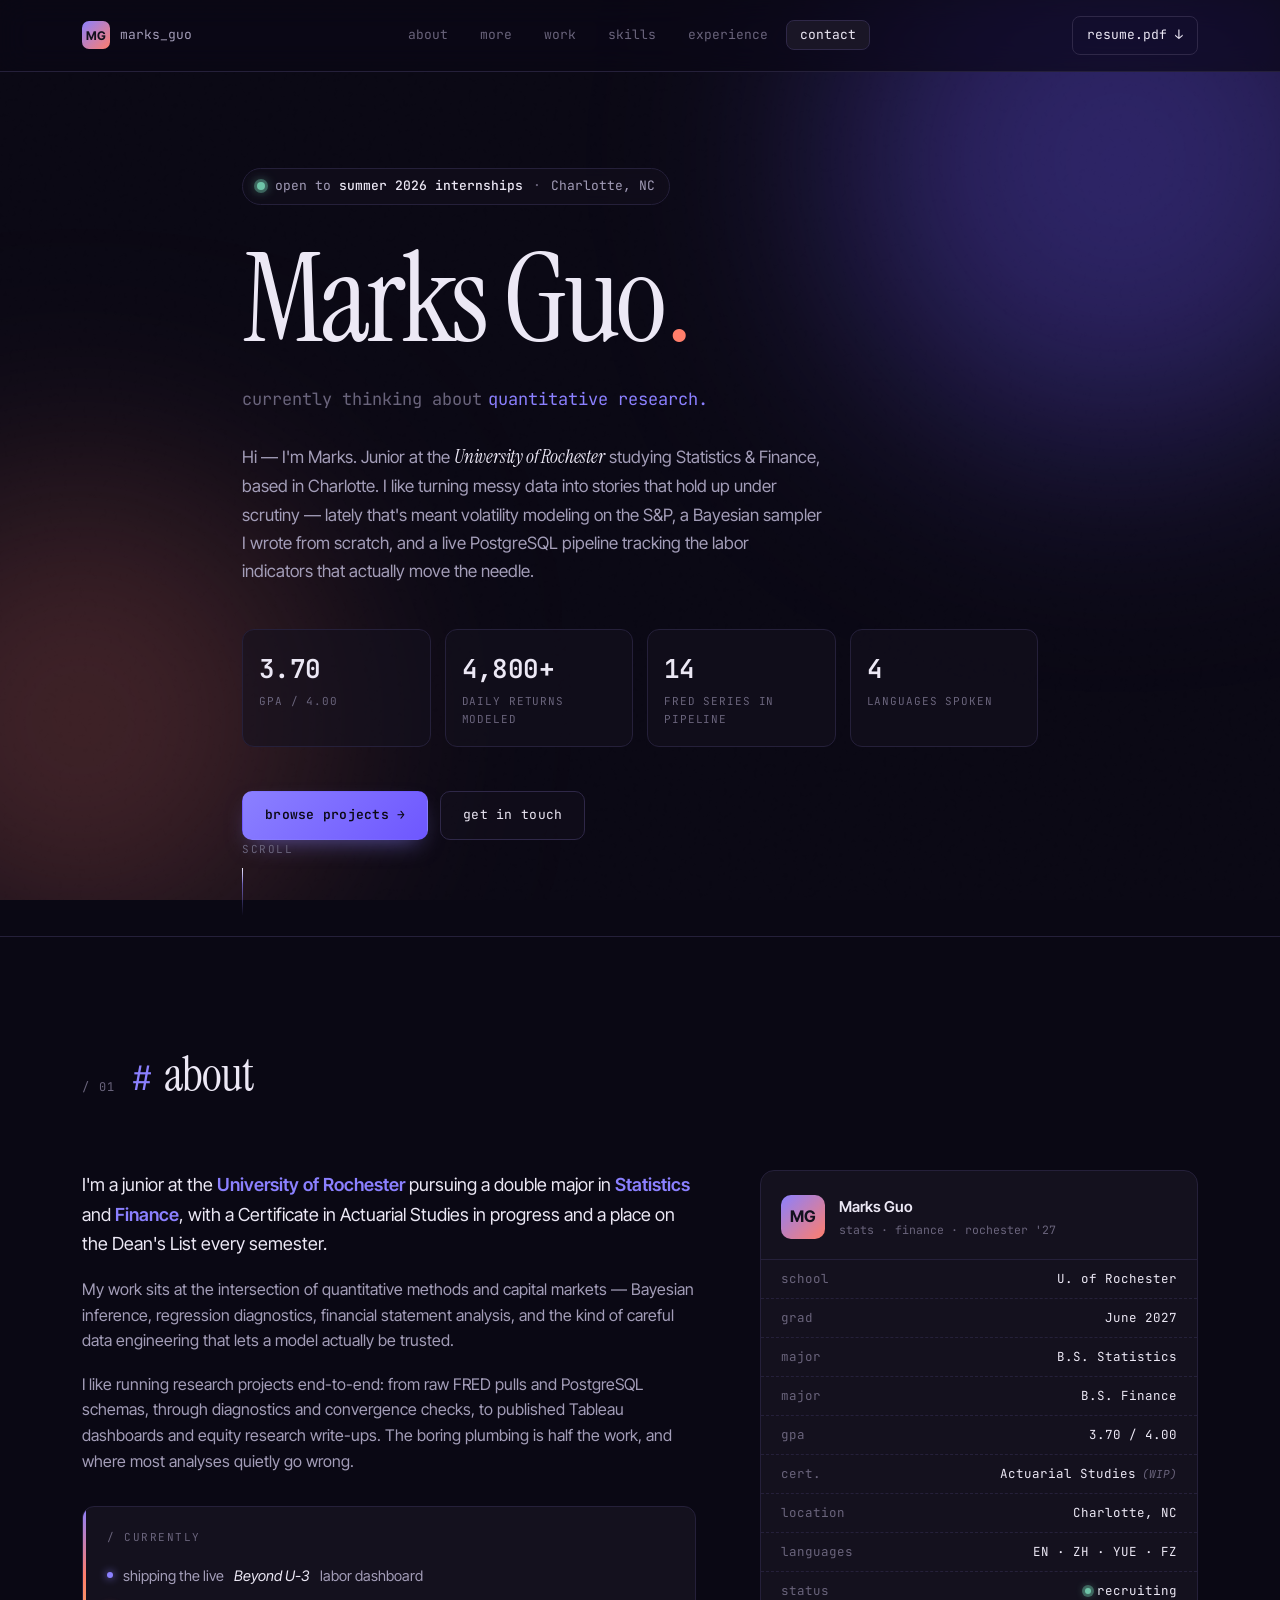
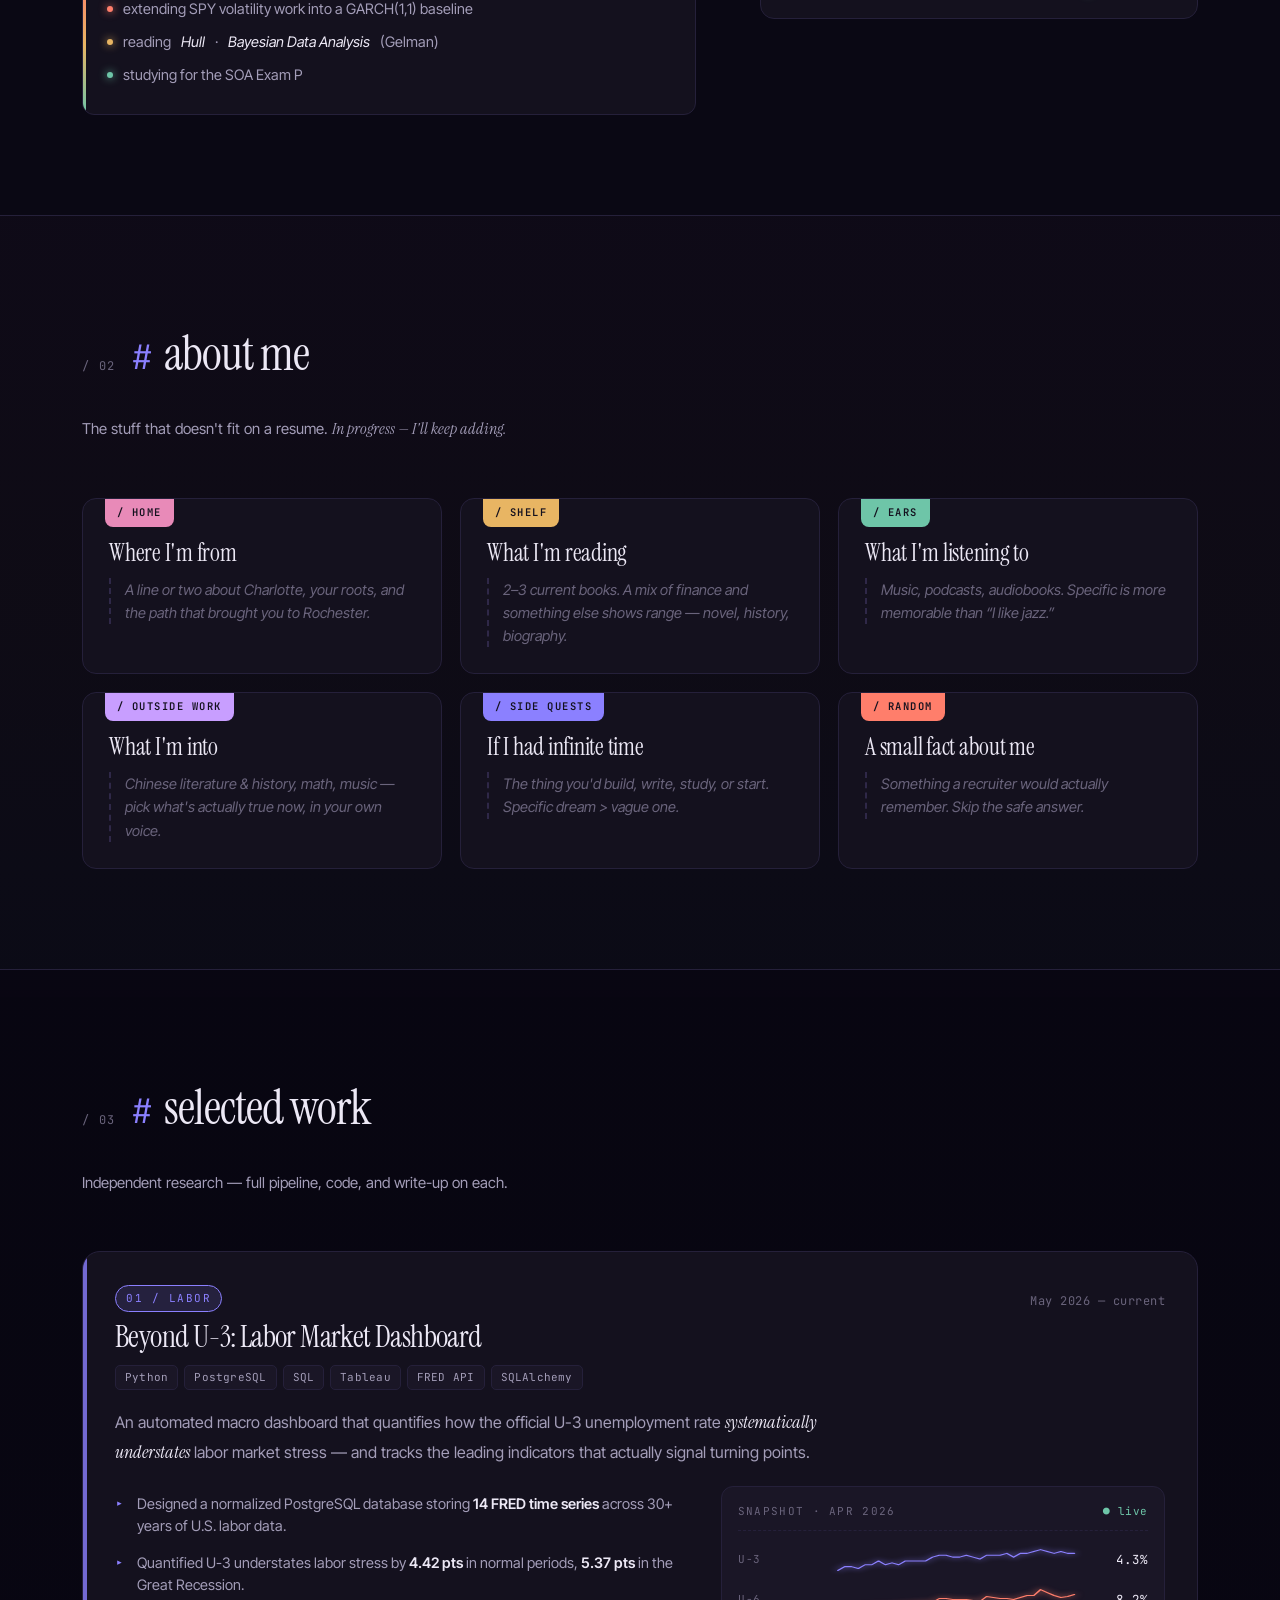
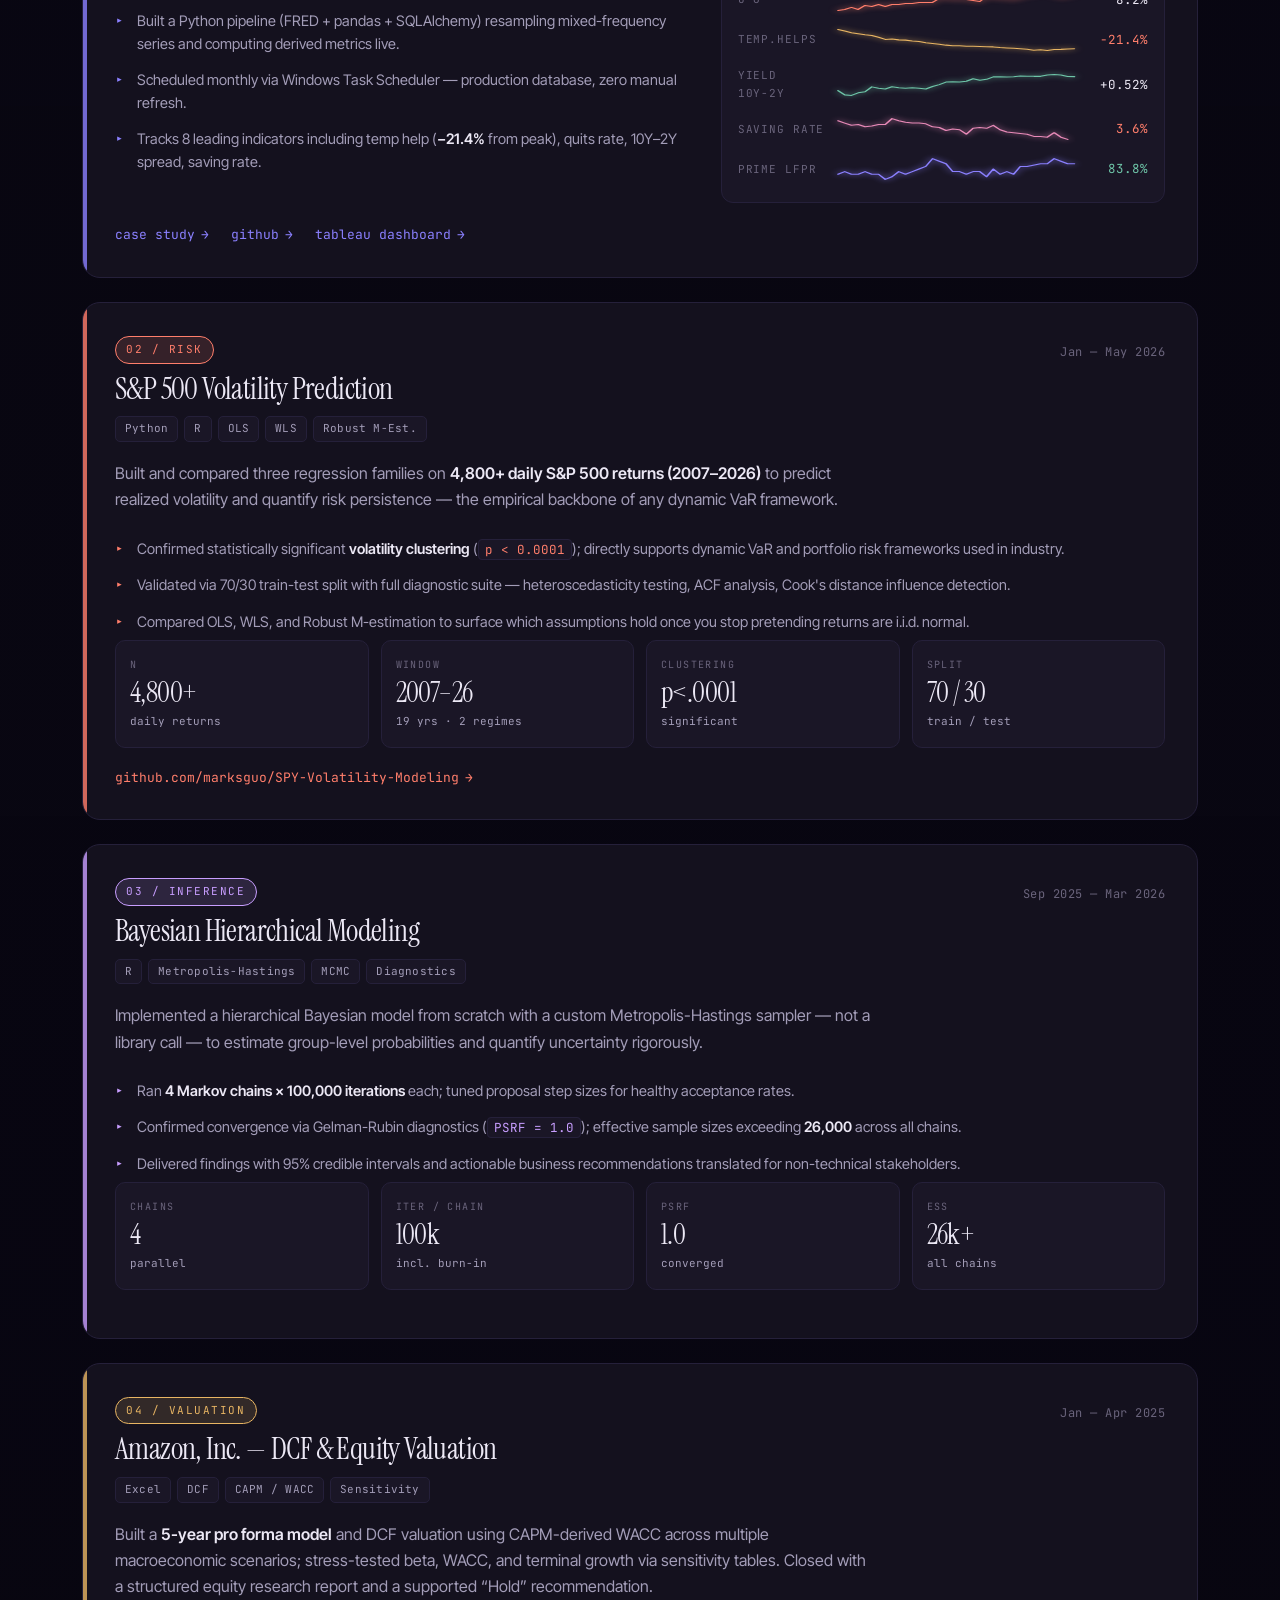
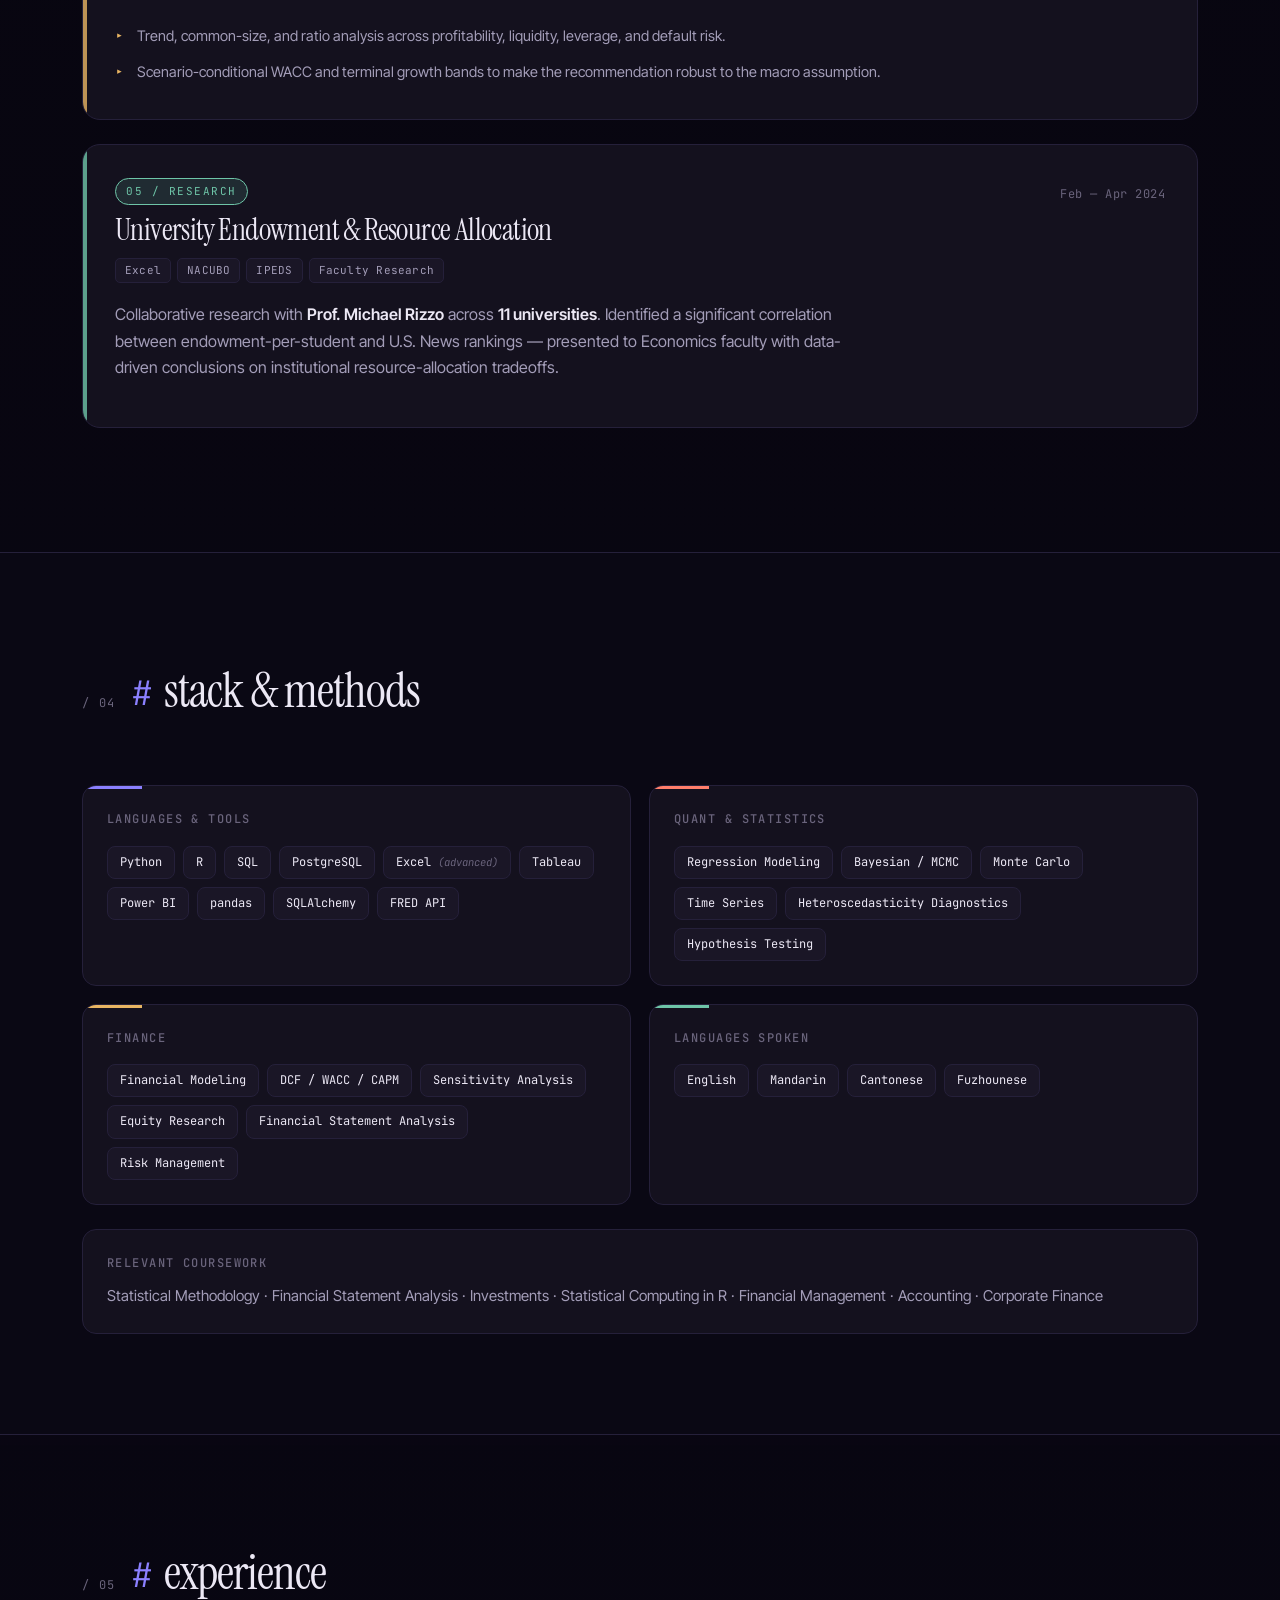
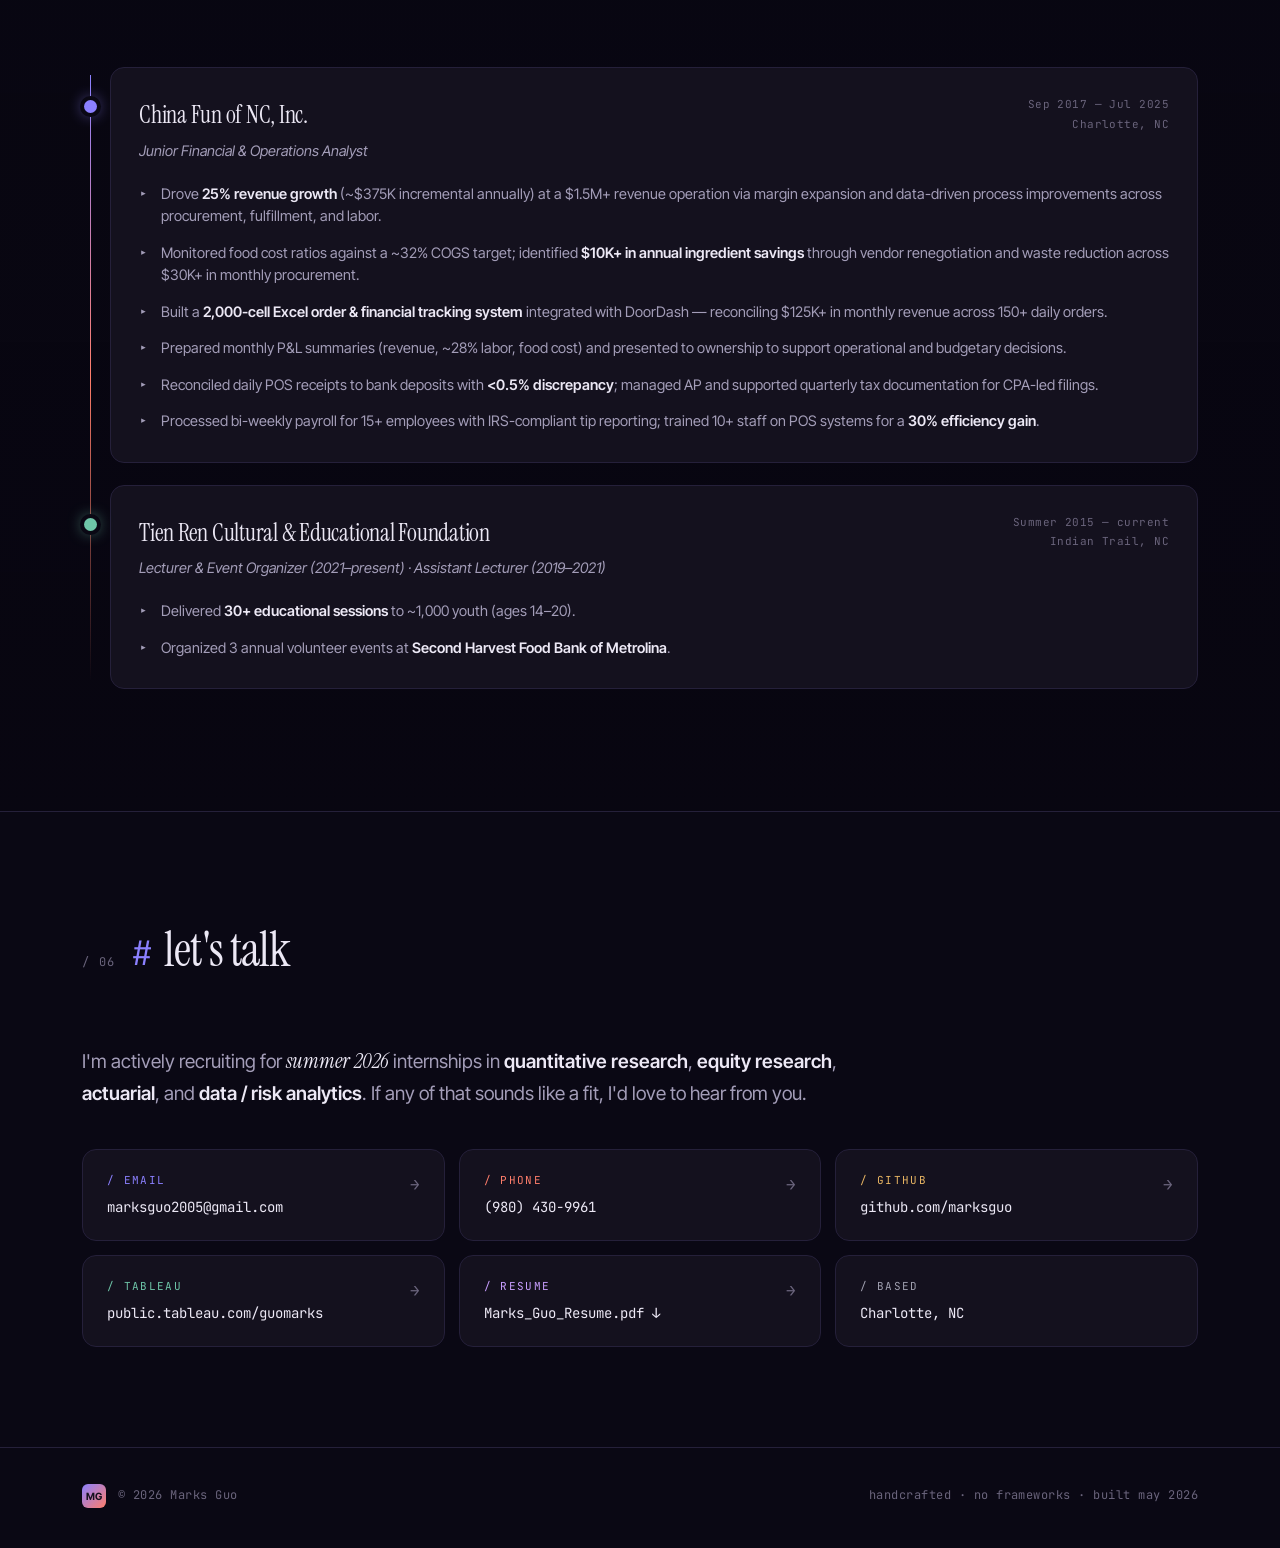
==== commit e2ff9a11: "More human, less robotic — remove ticker + hero sigil, add about me section - Remove Bloomberg-style" ====
--- a/index.html
+++ b/index.html
@@ -21,37 +21,6 @@
   <div class="aurora-blob c"></div>
 </div>
 <div class="grain" aria-hidden="true"></div>
-
-<!-- ticker -->
-<div class="ticker" aria-hidden="true">
-  <div class="ticker-track">
-    <span class="t-item"><i class="up"></i> python <strong>+0.42%</strong></span>
-    <span class="t-item"><i class="up"></i> postgresql <strong>+1.14%</strong></span>
-    <span class="t-item"><i class="dn"></i> u-3 <strong>4.3%</strong></span>
-    <span class="t-item"><i class="up"></i> u-6 <strong>8.2%</strong></span>
-    <span class="t-item"><i class="up"></i> bayesian/mcmc <strong>+psrf 1.0</strong></span>
-    <span class="t-item"><i class="dn"></i> temp.helps <strong>−21.4%</strong></span>
-    <span class="t-item"><i class="up"></i> rochester <strong>3.70 gpa</strong></span>
-    <span class="t-item"><i class="up"></i> tableau <strong>live</strong></span>
-    <span class="t-item"><i class="up"></i> sql <strong>+window.fns</strong></span>
-    <span class="t-item"><i class="up"></i> r/lang <strong>+stats</strong></span>
-    <span class="t-item"><i class="up"></i> dcf/wacc/capm <strong>active</strong></span>
-    <span class="t-item"><i class="dn"></i> sleep <strong>−4h</strong></span>
-    <!-- duplicate for seamless loop -->
-    <span class="t-item"><i class="up"></i> python <strong>+0.42%</strong></span>
-    <span class="t-item"><i class="up"></i> postgresql <strong>+1.14%</strong></span>
-    <span class="t-item"><i class="dn"></i> u-3 <strong>4.3%</strong></span>
-    <span class="t-item"><i class="up"></i> u-6 <strong>8.2%</strong></span>
-    <span class="t-item"><i class="up"></i> bayesian/mcmc <strong>+psrf 1.0</strong></span>
-    <span class="t-item"><i class="dn"></i> temp.helps <strong>−21.4%</strong></span>
-    <span class="t-item"><i class="up"></i> rochester <strong>3.70 gpa</strong></span>
-    <span class="t-item"><i class="up"></i> tableau <strong>live</strong></span>
-    <span class="t-item"><i class="up"></i> sql <strong>+window.fns</strong></span>
-    <span class="t-item"><i class="up"></i> r/lang <strong>+stats</strong></span>
-    <span class="t-item"><i class="up"></i> dcf/wacc/capm <strong>active</strong></span>
-    <span class="t-item"><i class="dn"></i> sleep <strong>−4h</strong></span>
-  </div>
-</div>
 
 <!-- nav -->
 <header class="nav">
@@ -62,6 +31,7 @@
     </a>
     <nav class="nav-links" id="navLinks">
       <a href="#about" data-section="about">about</a>
+      <a href="#more" data-section="more">more</a>
       <a href="#projects" data-section="projects">work</a>
       <a href="#skills" data-section="skills">skills</a>
       <a href="#experience" data-section="experience">experience</a>
@@ -79,152 +49,70 @@
 
   <!-- HERO -->
   <section class="hero">
-    <div class="hero-grid">
-      <div class="hero-content">
-
-        <div class="hero-eyebrow">
-          <span class="pulse-dot"></span>
-          <span class="reveal">open to <strong>summer 2026 internships</strong></span>
-          <span class="dot-sep">&middot;</span>
-          <span class="reveal">Charlotte, NC</span>
-        </div>
-
-        <h1 class="hero-name">
-          <span class="word reveal-up">Marks</span>
-          <span class="word reveal-up gradient" style="--d: .08s">Guo.</span>
-        </h1>
-
-        <div class="hero-rotator reveal-up" style="--d: .16s">
-          <span class="rotator-fixed">building </span>
-          <span class="rotator-wrap" aria-hidden="true">
-            <ul class="rotator-list" id="rotator">
-              <li>quantitative research.</li>
-              <li>risk models.</li>
-              <li>labor analytics.</li>
-              <li>Bayesian inference.</li>
-              <li>equity valuations.</li>
-            </ul>
-          </span>
-        </div>
-
-        <p class="hero-lede reveal-up" style="--d: .24s">
-          Junior at the <em>University of Rochester</em> studying Statistics &amp; Finance.
-          I turn messy time series into decisions you can defend &mdash; from
-          volatility modeling on 4,800+ daily S&amp;P returns to a live PostgreSQL
-          pipeline tracking the 14 series that actually move the labor market.
-        </p>
-
-        <div class="hero-stats reveal-up" style="--d: .32s">
-          <div class="stat">
-            <span class="stat-num" data-target="3.70" data-decimals="2">0.00</span>
-            <span class="stat-lab">GPA / 4.00</span>
-          </div>
-          <div class="stat">
-            <span class="stat-num" data-target="4800" data-suffix="+">0</span>
-            <span class="stat-lab">daily returns modeled</span>
-          </div>
-          <div class="stat">
-            <span class="stat-num" data-target="14">0</span>
-            <span class="stat-lab">FRED series in pipeline</span>
-          </div>
-          <div class="stat">
-            <span class="stat-num" data-target="4">0</span>
-            <span class="stat-lab">languages spoken</span>
-          </div>
-        </div>
-
-        <div class="hero-cta reveal-up" style="--d: .40s">
-          <a href="#projects" class="btn primary magnetic">
-            browse projects
-            <span class="btn-arrow">&rarr;</span>
-          </a>
-          <a href="mailto:marksguo2005@gmail.com" class="btn ghost magnetic">
-            get in touch
-          </a>
-        </div>
-
-      </div>
-
-      <!-- hero sigil: animated stylized return / volatility curve -->
-      <div class="hero-sigil reveal-up" style="--d: .48s" aria-hidden="true">
-        <svg viewBox="0 0 360 360" class="sigil-svg">
-          <defs>
-            <linearGradient id="lineGrad" x1="0" y1="0" x2="1" y2="1">
-              <stop offset="0%"  stop-color="#8b80ff"/>
-              <stop offset="50%" stop-color="#ff7e6b"/>
-              <stop offset="100%" stop-color="#e8b563"/>
-            </linearGradient>
-            <linearGradient id="fillGrad" x1="0" y1="0" x2="0" y2="1">
-              <stop offset="0%" stop-color="#8b80ff" stop-opacity=".25"/>
-              <stop offset="100%" stop-color="#8b80ff" stop-opacity="0"/>
-            </linearGradient>
-            <filter id="glow"><feGaussianBlur stdDeviation="2.4"/></filter>
-          </defs>
-
-          <!-- grid -->
-          <g class="sigil-grid" stroke="#1f1d2e" stroke-width="1">
-            <line x1="0"   y1="60"  x2="360" y2="60"/>
-            <line x1="0"   y1="120" x2="360" y2="120"/>
-            <line x1="0"   y1="180" x2="360" y2="180"/>
-            <line x1="0"   y1="240" x2="360" y2="240"/>
-            <line x1="0"   y1="300" x2="360" y2="300"/>
-            <line x1="60"  y1="0"   x2="60"  y2="360"/>
-            <line x1="120" y1="0"   x2="120" y2="360"/>
-            <line x1="180" y1="0"   x2="180" y2="360"/>
-            <line x1="240" y1="0"   x2="240" y2="360"/>
-            <line x1="300" y1="0"   x2="300" y2="360"/>
-          </g>
-
-          <!-- volatility band -->
-          <path d="M 10 180 Q 50 160, 80 175 T 150 168 T 220 155 T 290 142 T 350 128 L 350 232 Q 290 218, 220 225 T 80 245 T 10 240 Z"
-                fill="url(#fillGrad)"/>
-
-          <!-- main line, dashed for drawing animation -->
-          <path id="sigilLine"
-                d="M 10 240
-                   Q 40 200, 60 210
-                   T 100 180
-                   Q 130 150, 150 195
-                   T 200 130
-                   Q 230 100, 250 155
-                   T 300 90
-                   Q 330 65, 350 80"
-                fill="none"
-                stroke="url(#lineGrad)"
-                stroke-width="2.5"
-                stroke-linecap="round"
-                stroke-linejoin="round"
-                filter="url(#glow)"/>
-          <path d="M 10 240
-                   Q 40 200, 60 210
-                   T 100 180
-                   Q 130 150, 150 195
-                   T 200 130
-                   Q 230 100, 250 155
-                   T 300 90
-                   Q 330 65, 350 80"
-                fill="none"
-                stroke="url(#lineGrad)"
-                stroke-width="2"
-                stroke-linecap="round"
-                stroke-linejoin="round"/>
-
-          <!-- key data dots -->
-          <g class="sigil-dots">
-            <circle cx="100" cy="180" r="3" fill="#8b80ff"/>
-            <circle cx="200" cy="130" r="3" fill="#ff7e6b"/>
-            <circle cx="300" cy="90"  r="3.5" fill="#e8b563"/>
-          </g>
-
-          <!-- corner labels -->
-          <g class="sigil-labels" font-family="JetBrains Mono, monospace" font-size="9" fill="#6a647c">
-            <text x="10"  y="20">σ(returns)</text>
-            <text x="10"  y="350">2007</text>
-            <text x="320" y="350">2026</text>
-            <text x="280" y="80" fill="#e8b563">+vol</text>
-          </g>
-        </svg>
-      </div>
+    <div class="hero-content">
+
+      <div class="hero-eyebrow">
+        <span class="pulse-dot"></span>
+        <span class="reveal">open to <strong>summer 2026 internships</strong></span>
+        <span class="dot-sep">&middot;</span>
+        <span class="reveal">Charlotte, NC</span>
+      </div>
+
+      <h1 class="hero-name">
+        <span class="word reveal-up">Marks Guo<span class="period">.</span></span>
+      </h1>
+
+      <div class="hero-rotator reveal-up" style="--d: .12s">
+        <span class="rotator-fixed">currently thinking about </span>
+        <span class="rotator-wrap" aria-hidden="true">
+          <ul class="rotator-list" id="rotator">
+            <li>quantitative research.</li>
+            <li>risk models.</li>
+            <li>labor analytics.</li>
+            <li>Bayesian inference.</li>
+            <li>equity valuations.</li>
+          </ul>
+        </span>
+      </div>
+
+      <p class="hero-lede reveal-up" style="--d: .20s">
+        Hi &mdash; I'm Marks. Junior at the <em>University of Rochester</em>
+        studying Statistics &amp; Finance, based in Charlotte. I like turning
+        messy data into stories that hold up under scrutiny &mdash; lately
+        that's meant volatility modeling on the S&amp;P, a Bayesian sampler I
+        wrote from scratch, and a live PostgreSQL pipeline tracking the labor
+        indicators that actually move the needle.
+      </p>
+
+      <div class="hero-stats reveal-up" style="--d: .28s">
+        <div class="stat">
+          <span class="stat-num" data-target="3.70" data-decimals="2">0.00</span>
+          <span class="stat-lab">GPA / 4.00</span>
+        </div>
+        <div class="stat">
+          <span class="stat-num" data-target="4800" data-suffix="+">0</span>
+          <span class="stat-lab">daily returns modeled</span>
+        </div>
+        <div class="stat">
+          <span class="stat-num" data-target="14">0</span>
+          <span class="stat-lab">FRED series in pipeline</span>
+        </div>
+        <div class="stat">
+          <span class="stat-num" data-target="4">0</span>
+          <span class="stat-lab">languages spoken</span>
+        </div>
+      </div>
+
+      <div class="hero-cta reveal-up" style="--d: .36s">
+        <a href="#projects" class="btn primary magnetic">
+          browse projects
+          <span class="btn-arrow">&rarr;</span>
+        </a>
+        <a href="mailto:marksguo2005@gmail.com" class="btn ghost magnetic">
+          get in touch
+        </a>
+      </div>
+
     </div>
 
     <!-- scroll cue -->
@@ -298,11 +186,63 @@
   </section>
 
 
+  <!-- MORE ABOUT ME -->
+  <section id="more" class="section more-section">
+    <div class="container">
+      <header class="section-head">
+        <span class="section-num">/ 02</span>
+        <h2 class="section-h"><span class="hash">#</span> about me</h2>
+        <p class="section-sub">The stuff that doesn't fit on a resume. <em>In progress &mdash; I'll keep adding.</em></p>
+      </header>
+
+      <div class="personal-grid">
+
+        <article class="personal-card" style="--accent: #e88ab8;">
+          <span class="pc-tab">/ home</span>
+          <h3>Where I'm from</h3>
+          <p class="pc-placeholder">A line or two about Charlotte, your roots, and the path that brought you to Rochester.</p>
+        </article>
+
+        <article class="personal-card" style="--accent: #e8b563;">
+          <span class="pc-tab">/ shelf</span>
+          <h3>What I'm reading</h3>
+          <p class="pc-placeholder">2&ndash;3 current books. A mix of finance and something else shows range &mdash; novel, history, biography.</p>
+        </article>
+
+        <article class="personal-card" style="--accent: #6ec5a8;">
+          <span class="pc-tab">/ ears</span>
+          <h3>What I'm listening to</h3>
+          <p class="pc-placeholder">Music, podcasts, audiobooks. Specific is more memorable than &ldquo;I like jazz.&rdquo;</p>
+        </article>
+
+        <article class="personal-card" style="--accent: #c89eff;">
+          <span class="pc-tab">/ outside work</span>
+          <h3>What I'm into</h3>
+          <p class="pc-placeholder">Chinese literature &amp; history, math, music &mdash; pick what's actually true now, in your own voice.</p>
+        </article>
+
+        <article class="personal-card" style="--accent: #8b80ff;">
+          <span class="pc-tab">/ side quests</span>
+          <h3>If I had infinite time</h3>
+          <p class="pc-placeholder">The thing you'd build, write, study, or start. Specific dream &gt; vague one.</p>
+        </article>
+
+        <article class="personal-card" style="--accent: #ff7e6b;">
+          <span class="pc-tab">/ random</span>
+          <h3>A small fact about me</h3>
+          <p class="pc-placeholder">Something a recruiter would actually remember. Skip the safe answer.</p>
+        </article>
+
+      </div>
+    </div>
+  </section>
+
+
   <!-- PROJECTS -->
   <section id="projects" class="section alt">
     <div class="container">
       <header class="section-head">
-        <span class="section-num">/ 02</span>
+        <span class="section-num">/ 03</span>
         <h2 class="section-h"><span class="hash">#</span> selected work</h2>
         <p class="section-sub">Independent research &mdash; full pipeline, code, and write-up on each.</p>
       </header>
@@ -580,7 +520,7 @@
   <section id="skills" class="section">
     <div class="container">
       <header class="section-head">
-        <span class="section-num">/ 03</span>
+        <span class="section-num">/ 04</span>
         <h2 class="section-h"><span class="hash">#</span> stack &amp; methods</h2>
       </header>
 
@@ -636,7 +576,7 @@
   <section id="experience" class="section alt">
     <div class="container">
       <header class="section-head">
-        <span class="section-num">/ 04</span>
+        <span class="section-num">/ 05</span>
         <h2 class="section-h"><span class="hash">#</span> experience</h2>
       </header>
 
@@ -689,7 +629,7 @@
   <section id="contact" class="section contact">
     <div class="container">
       <header class="section-head">
-        <span class="section-num">/ 05</span>
+        <span class="section-num">/ 06</span>
         <h2 class="section-h"><span class="hash">#</span> let's talk</h2>
       </header>
 
--- a/styles.css
+++ b/styles.css
@@ -130,58 +130,13 @@
   mix-blend-mode: overlay;
 }
 
-main, .nav, .ticker, .footer { position: relative; z-index: 2; }
-
-/* =================================================================
-   TICKER
-   ================================================================= */
-.ticker {
-  position: sticky; top: 0; z-index: 60;
-  height: 28px;
-  background: var(--bg-alt);
-  border-bottom: 1px solid var(--border);
-  overflow: hidden;
-  font-family: var(--mono);
-  font-size: 11px;
-}
-.ticker-track {
-  display: inline-flex;
-  gap: 28px;
-  padding: 7px 0;
-  white-space: nowrap;
-  animation: marquee 70s linear infinite;
-  will-change: transform;
-}
-.ticker:hover .ticker-track { animation-play-state: paused; }
-@keyframes marquee {
-  0%   { transform: translateX(0); }
-  100% { transform: translateX(-50%); }
-}
-.t-item {
-  display: inline-flex; align-items: center; gap: 6px;
-  color: var(--text-soft);
-  letter-spacing: .03em;
-  text-transform: uppercase;
-}
-.t-item strong {
-  color: var(--text);
-  font-weight: 500;
-}
-.t-item i {
-  width: 0; height: 0;
-  display: inline-block;
-  border-left: 3.5px solid transparent;
-  border-right: 3.5px solid transparent;
-  margin-right: 2px;
-}
-.t-item i.up { border-bottom: 5px solid var(--c-mint); }
-.t-item i.dn { border-top:    5px solid var(--c-coral); }
+main, .nav, .footer { position: relative; z-index: 2; }
 
 /* =================================================================
    NAV
    ================================================================= */
 .nav {
-  position: sticky; top: 28px; z-index: 50;
+  position: sticky; top: 0; z-index: 50;
   backdrop-filter: blur(14px) saturate(140%);
   -webkit-backdrop-filter: blur(14px) saturate(140%);
   background: rgba(10,8,20,0.72);
@@ -271,16 +226,10 @@
    ================================================================= */
 .hero {
   position: relative;
-  padding: 96px 32px 80px;
-  max-width: 1180px;
+  padding: 96px 32px 96px;
+  max-width: 860px;
   margin: 0 auto;
   overflow: hidden;
-}
-.hero-grid {
-  display: grid;
-  grid-template-columns: 1.35fr 1fr;
-  gap: 48px;
-  align-items: center;
 }
 
 .hero-eyebrow {
@@ -323,13 +272,11 @@
 .hero-name {
   font-family: var(--display);
   font-size: clamp(64px, 10vw, 124px);
-  line-height: .92;
+  line-height: .94;
   letter-spacing: -0.03em;
   font-weight: 400;
   margin: 0 0 28px;
-  display: flex;
-  gap: .2em;
-  flex-wrap: wrap;
+  color: var(--text);
 }
 .hero-name .word {
   display: inline-block;
@@ -338,24 +285,13 @@
   animation: word-in .9s cubic-bezier(.22,1,.36,1) forwards;
   animation-delay: var(--d, 0s);
 }
-.gradient {
-  background: linear-gradient(120deg, var(--c-coral) 0%, var(--c-amber) 35%, var(--c-indigo) 75%, var(--c-violet) 100%);
-  background-size: 200% 100%;
-  -webkit-background-clip: text;
-  background-clip: text;
-  -webkit-text-fill-color: transparent;
-  color: transparent;
-  font-style: italic;
-  animation: word-in .9s cubic-bezier(.22,1,.36,1) forwards,
-             gradient-shift 8s ease-in-out infinite;
-  animation-delay: var(--d, 0s), 1s;
+.hero-name .period {
+  color: var(--c-coral);
+  display: inline-block;
+  margin-left: 2px;
 }
 @keyframes word-in {
   to { opacity: 1; transform: translateY(0); }
-}
-@keyframes gradient-shift {
-  0%, 100% { background-position: 0% 50%; }
-  50%      { background-position: 100% 50%; }
 }
 
 .hero-rotator {
@@ -507,46 +443,6 @@
   to { opacity: 1; }
 }
 
-/* hero sigil (SVG chart) */
-.hero-sigil {
-  display: flex; justify-content: center; align-items: center;
-  position: relative;
-}
-.hero-sigil::before {
-  content: '';
-  position: absolute;
-  inset: -30px;
-  border-radius: 50%;
-  background: radial-gradient(circle, rgba(139,128,255,.18) 0%, transparent 60%);
-  filter: blur(40px);
-}
-.sigil-svg {
-  width: 100%;
-  max-width: 380px;
-  height: auto;
-  position: relative;
-  z-index: 1;
-}
-#sigilLine {
-  stroke-dasharray: 1200;
-  stroke-dashoffset: 1200;
-  animation: draw-line 2.6s ease forwards .8s;
-}
-.sigil-dots circle {
-  opacity: 0;
-  animation: dot-in .5s ease forwards;
-}
-.sigil-dots circle:nth-child(1) { animation-delay: 2.2s; }
-.sigil-dots circle:nth-child(2) { animation-delay: 2.6s; }
-.sigil-dots circle:nth-child(3) { animation-delay: 3.0s; }
-@keyframes draw-line {
-  to { stroke-dashoffset: 0; }
-}
-@keyframes dot-in {
-  from { opacity: 0; transform: scale(.4); transform-origin: center; }
-  to   { opacity: 1; transform: scale(1); }
-}
-
 /* scroll cue */
 .scroll-cue {
   position: absolute;
@@ -712,6 +608,89 @@
 .card-k { color: var(--text-soft); }
 .card-v { color: var(--text); display: inline-flex; align-items: center; gap: 6px; }
 .card-v em { color: var(--text-soft); font-style: italic; font-size: 11px; }
+
+/* =================================================================
+   MORE ABOUT ME — personal cards
+   ================================================================= */
+.more-section {
+  background: linear-gradient(180deg,
+    rgba(232,138,184,.025) 0%,
+    rgba(232,181,99,.025) 50%,
+    rgba(110,197,168,.02) 100%);
+}
+.more-section .section-sub em {
+  color: var(--text-dim);
+  font-family: var(--display);
+  font-style: italic;
+  font-size: 16px;
+}
+
+.personal-grid {
+  display: grid;
+  grid-template-columns: repeat(3, 1fr);
+  gap: 18px;
+}
+
+.personal-card {
+  --accent: var(--c-rose);
+  position: relative;
+  background: var(--panel);
+  border: 1px solid var(--border);
+  border-radius: 14px;
+  padding: 40px 26px 26px;
+  transition: border-color .25s ease, transform .25s ease, box-shadow .25s ease;
+  overflow: hidden;
+}
+.personal-card::before {
+  content: '';
+  position: absolute;
+  inset: 0;
+  background: radial-gradient(circle at top right, var(--accent), transparent 70%);
+  opacity: 0;
+  transition: opacity .35s ease;
+  pointer-events: none;
+}
+.personal-card:hover {
+  border-color: var(--accent);
+  transform: translateY(-3px);
+  box-shadow: 0 16px 32px -18px rgba(0,0,0,.55);
+}
+.personal-card:hover::before { opacity: .06; }
+
+.pc-tab {
+  position: absolute;
+  top: 0; left: 22px;
+  padding: 5px 12px 6px;
+  background: var(--accent);
+  color: #14111e;
+  font-family: var(--mono);
+  font-size: 10.5px;
+  font-weight: 600;
+  letter-spacing: .14em;
+  text-transform: uppercase;
+  border-radius: 0 0 8px 8px;
+}
+
+.personal-card h3 {
+  font-family: var(--display);
+  font-size: 24px;
+  font-weight: 400;
+  margin: 0 0 10px;
+  color: var(--text);
+  letter-spacing: -.01em;
+  line-height: 1.2;
+}
+
+.pc-placeholder {
+  color: var(--text-soft);
+  font-style: italic;
+  font-size: 14.5px;
+  line-height: 1.6;
+  margin: 0;
+  position: relative;
+  padding-left: 14px;
+  border-left: 2px dashed var(--border-2);
+}
 
 /* =================================================================
    PROJECTS
@@ -1232,12 +1211,11 @@
    RESPONSIVE
    ================================================================= */
 @media (max-width: 1000px) {
-  .hero-grid { grid-template-columns: 1fr; gap: 40px; }
-  .hero-sigil { order: -1; max-width: 360px; margin: 0 auto; }
   .two-col { grid-template-columns: 1fr; gap: 28px; }
   .profile-card { position: static; }
   .project-body { grid-template-columns: 1fr; }
   .project-viz.horizontal { grid-template-columns: repeat(2, 1fr); }
+  .personal-grid { grid-template-columns: repeat(2, 1fr); }
 }
 
 @media (max-width: 820px) {
@@ -1250,6 +1228,7 @@
   .hero-stats { grid-template-columns: repeat(2, 1fr); }
   .skills-grid { grid-template-columns: 1fr; }
   .contact-grid { grid-template-columns: 1fr; }
+  .personal-grid { grid-template-columns: 1fr; }
   .project-head, .job-head { flex-direction: column; align-items: flex-start; }
   .project-when { padding-top: 0; }
   .job-meta { align-items: flex-start; flex-direction: row; gap: 12px; }
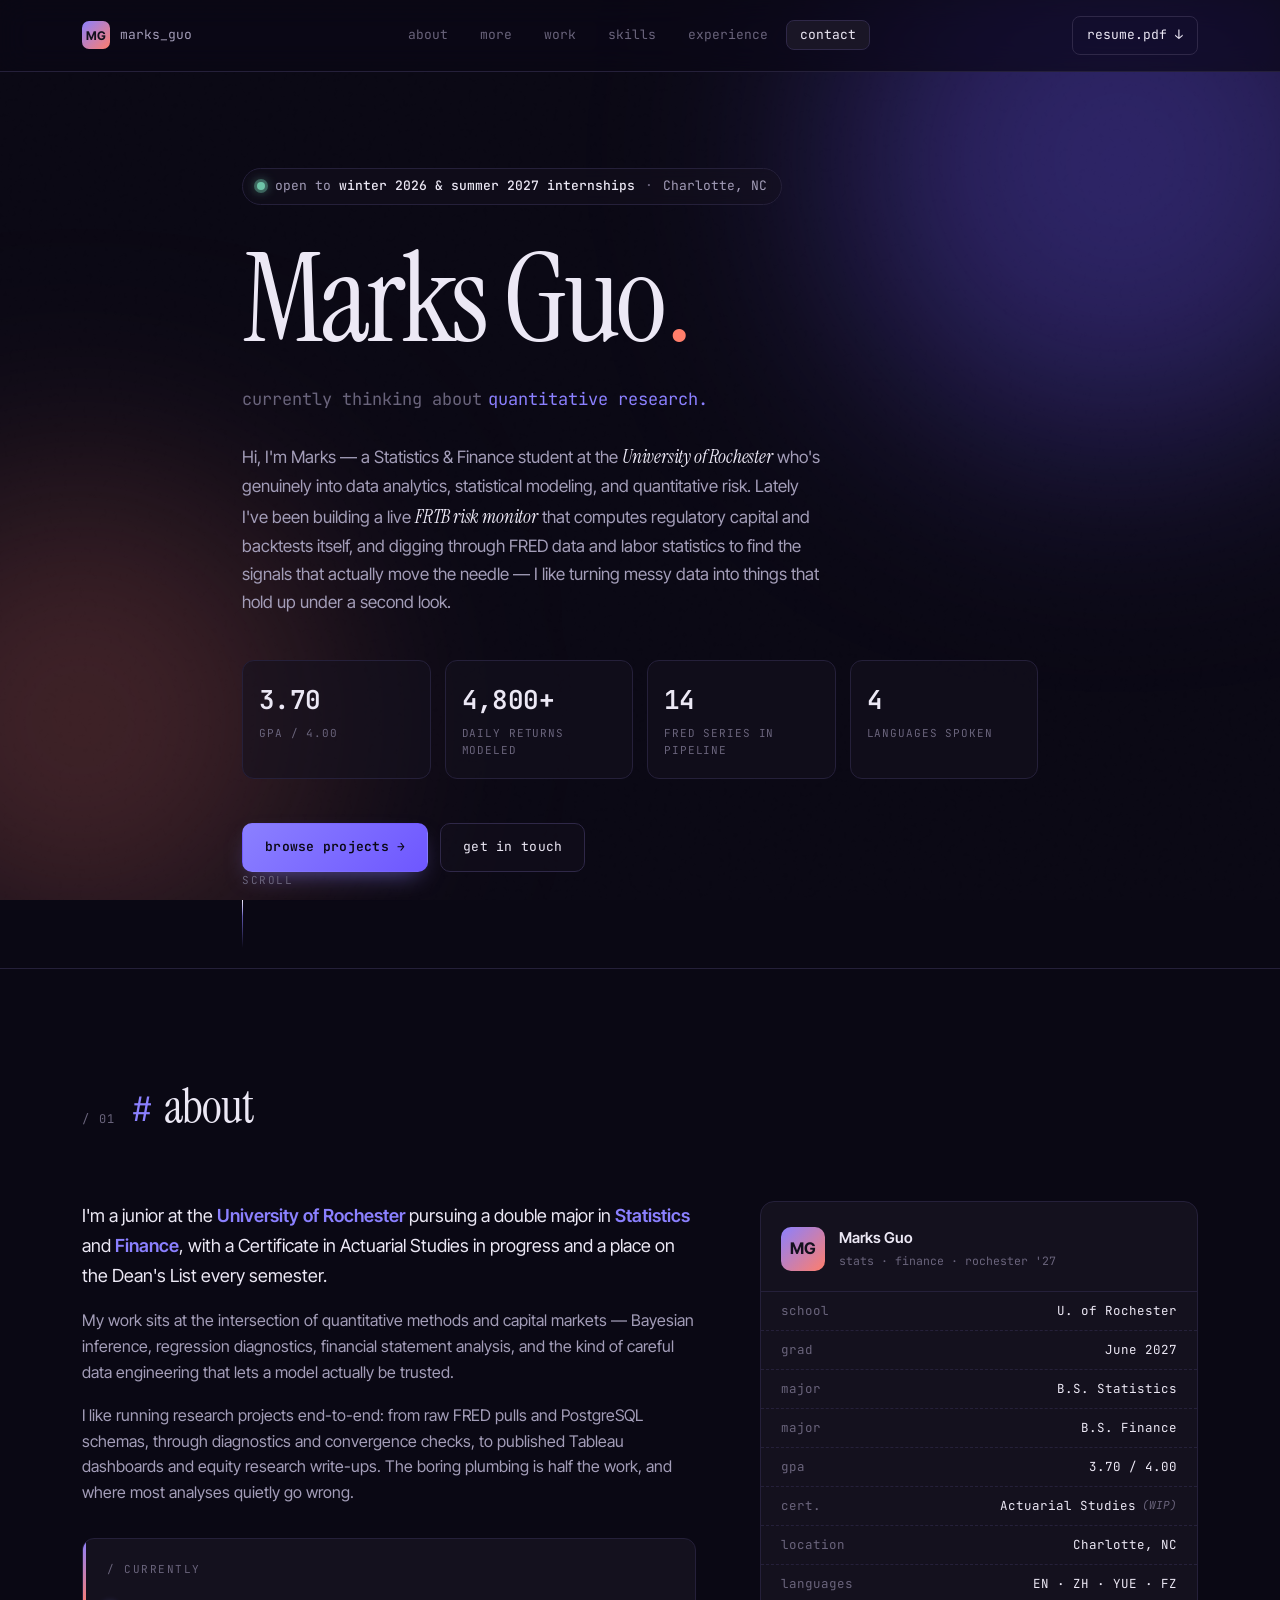
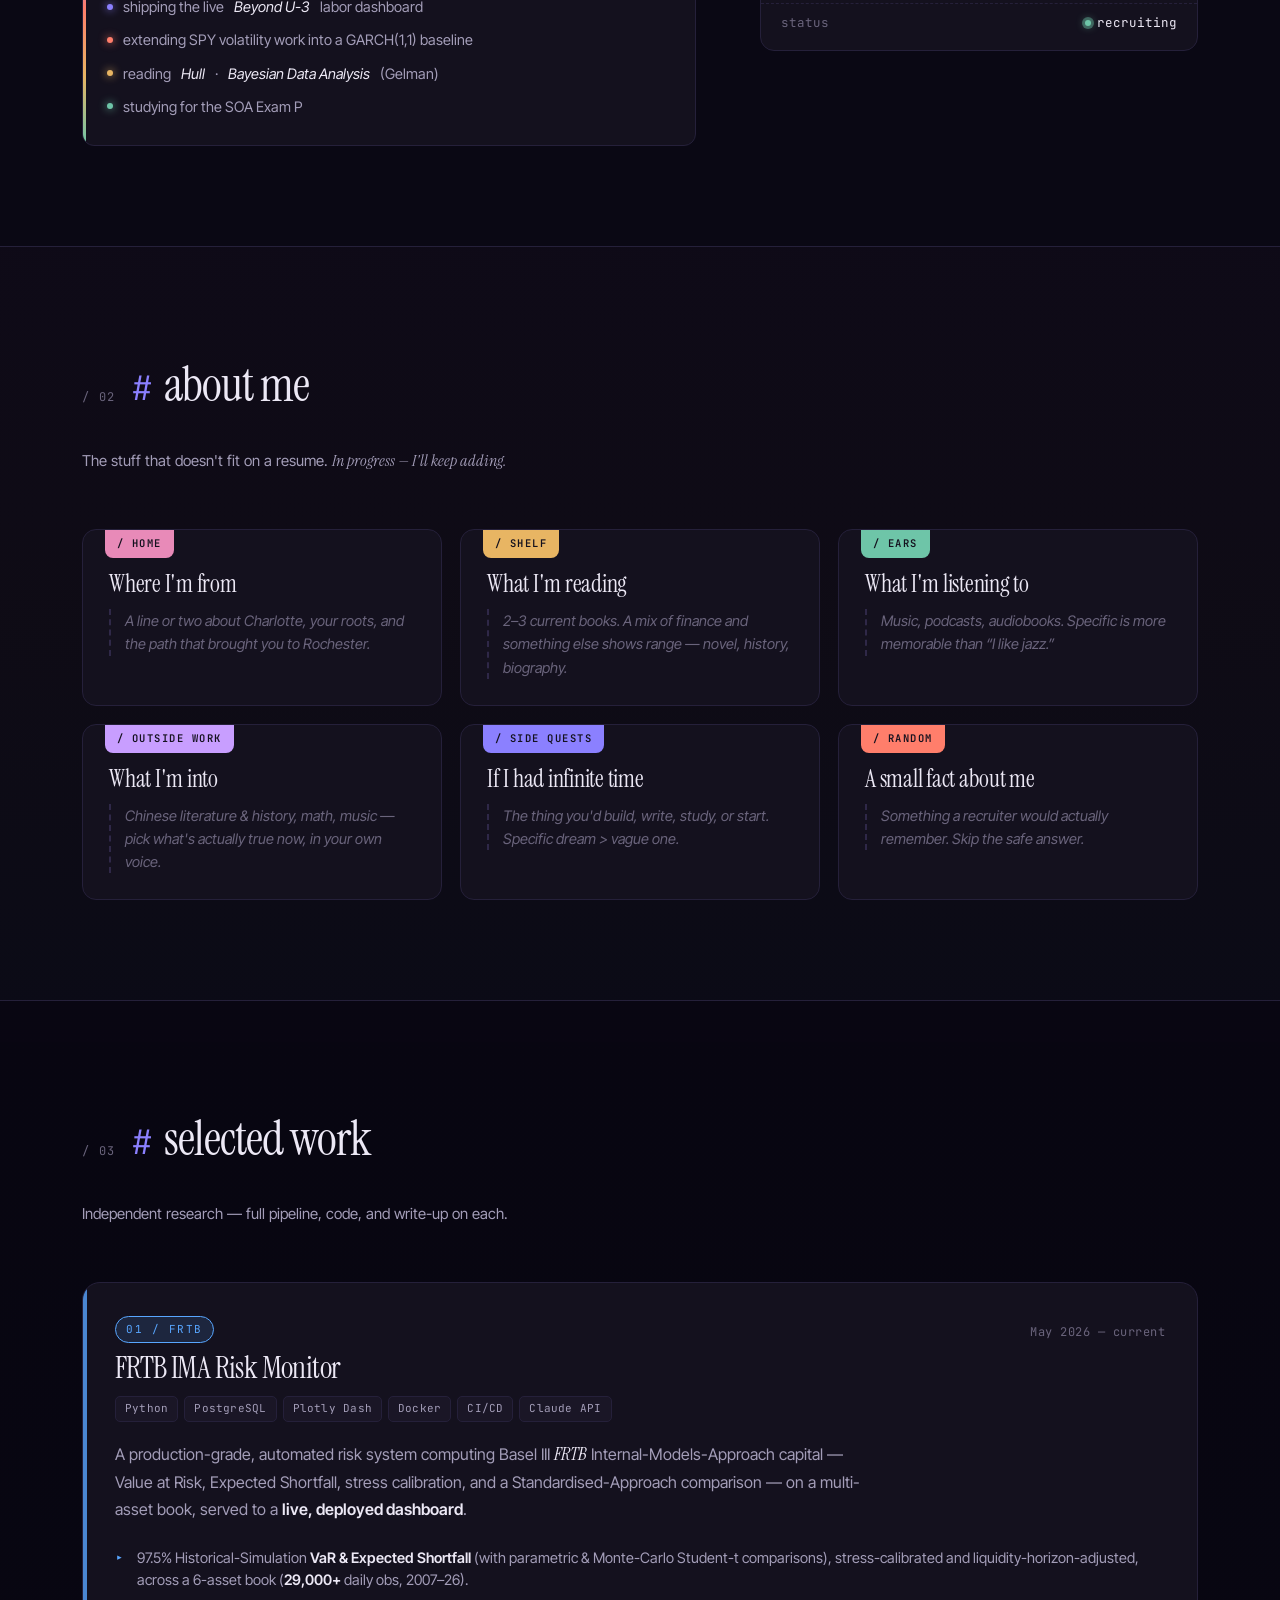
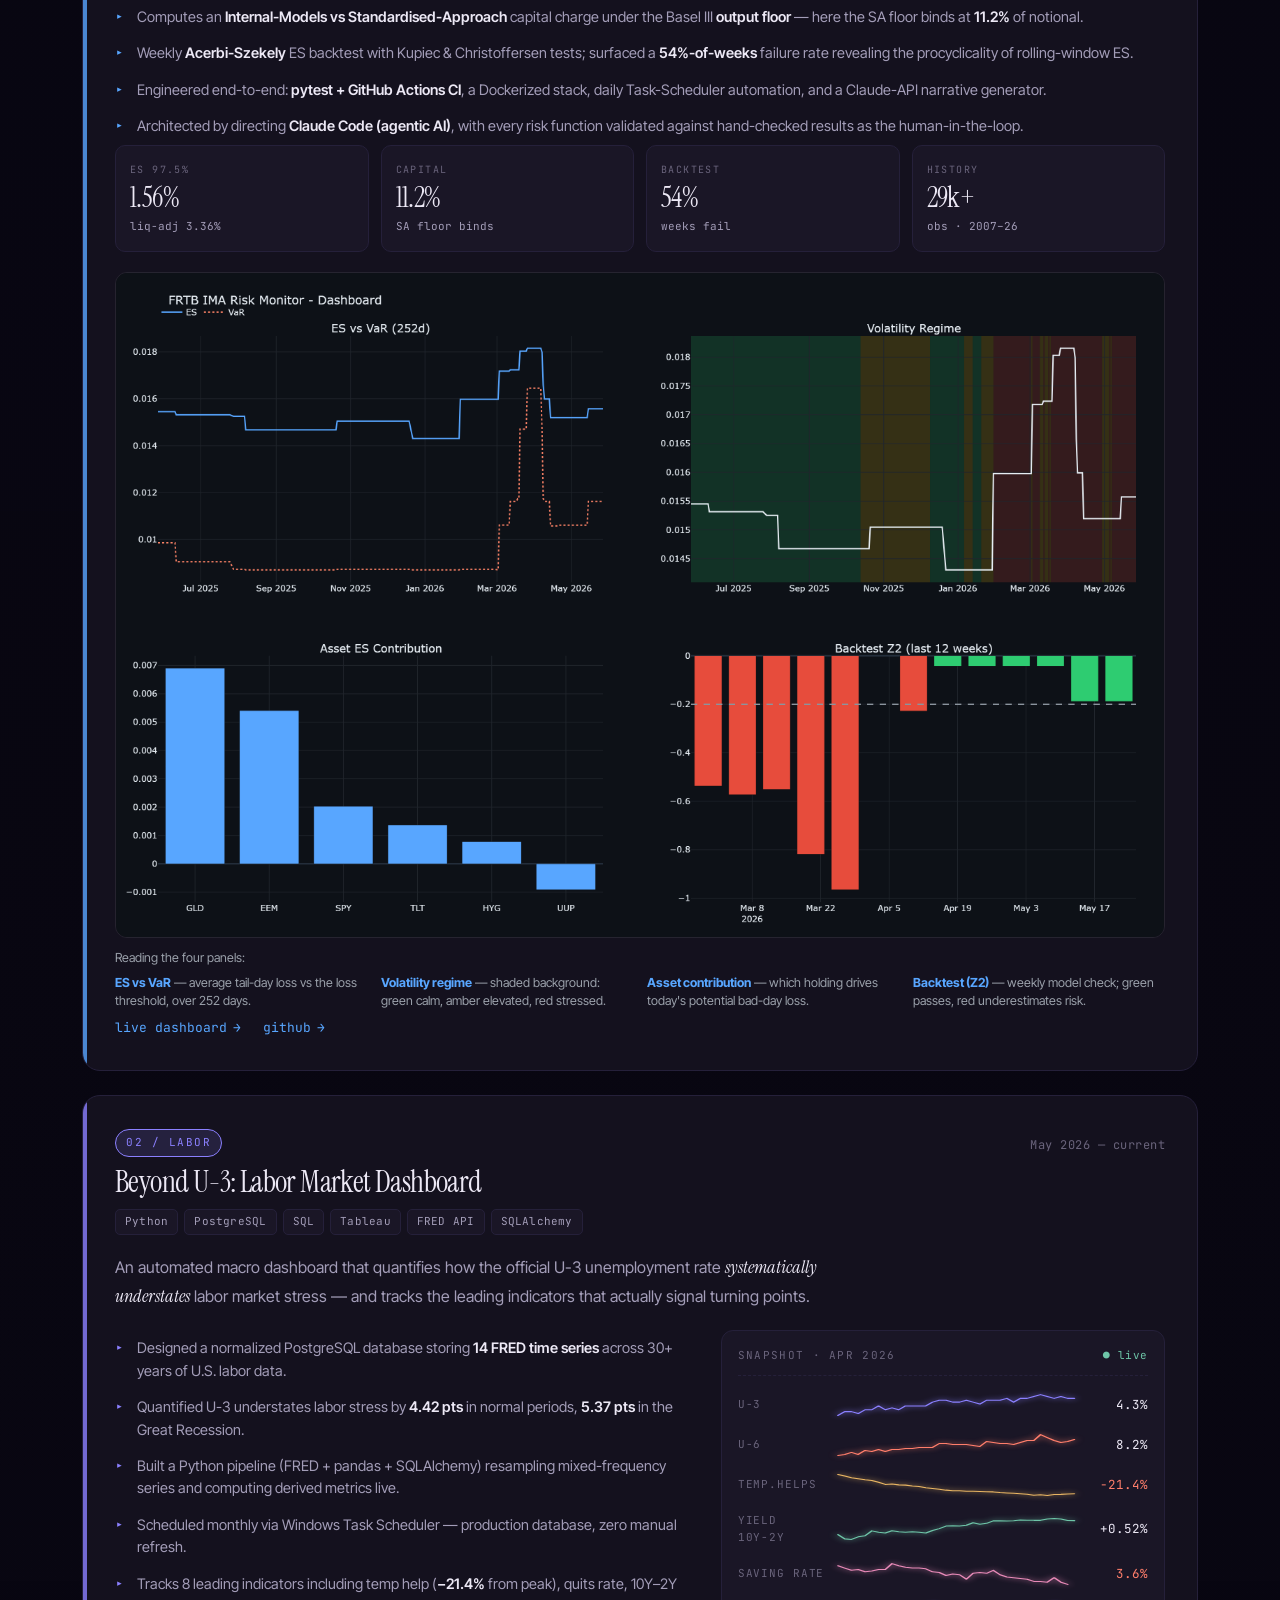
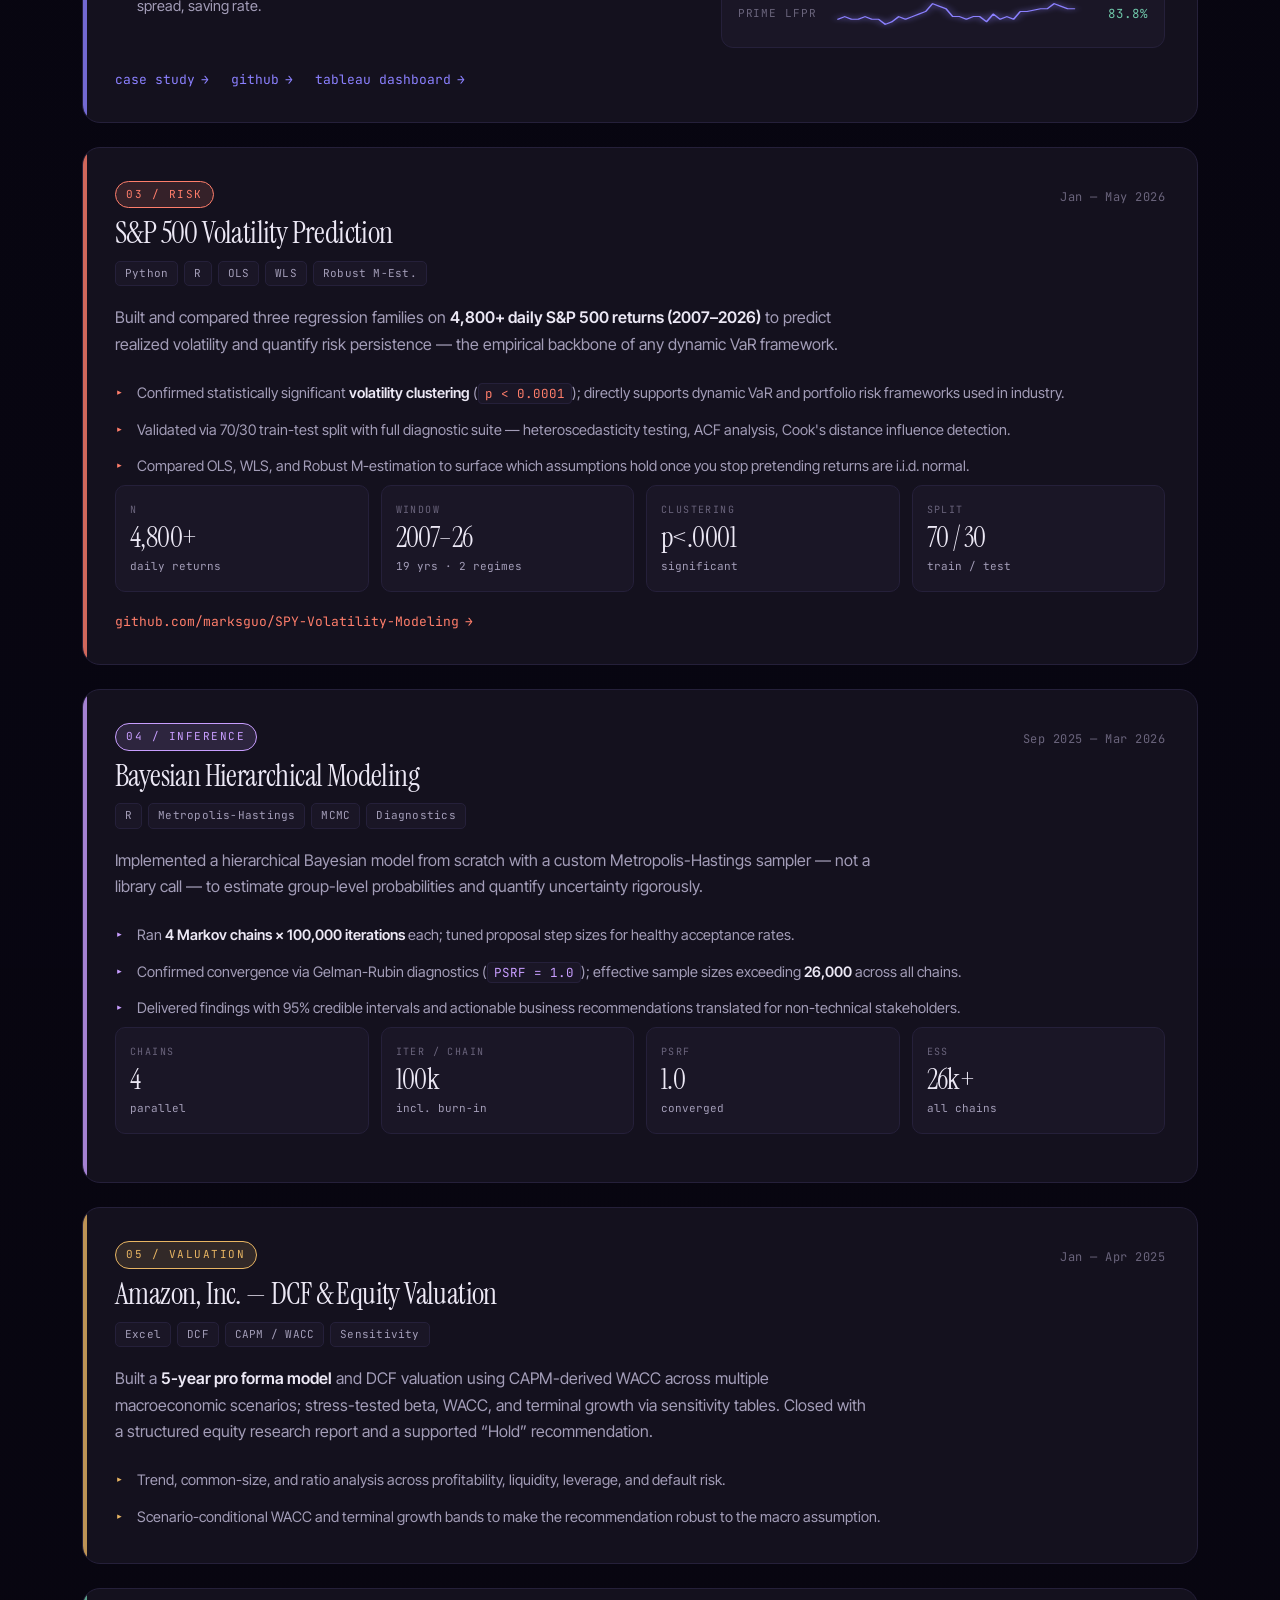
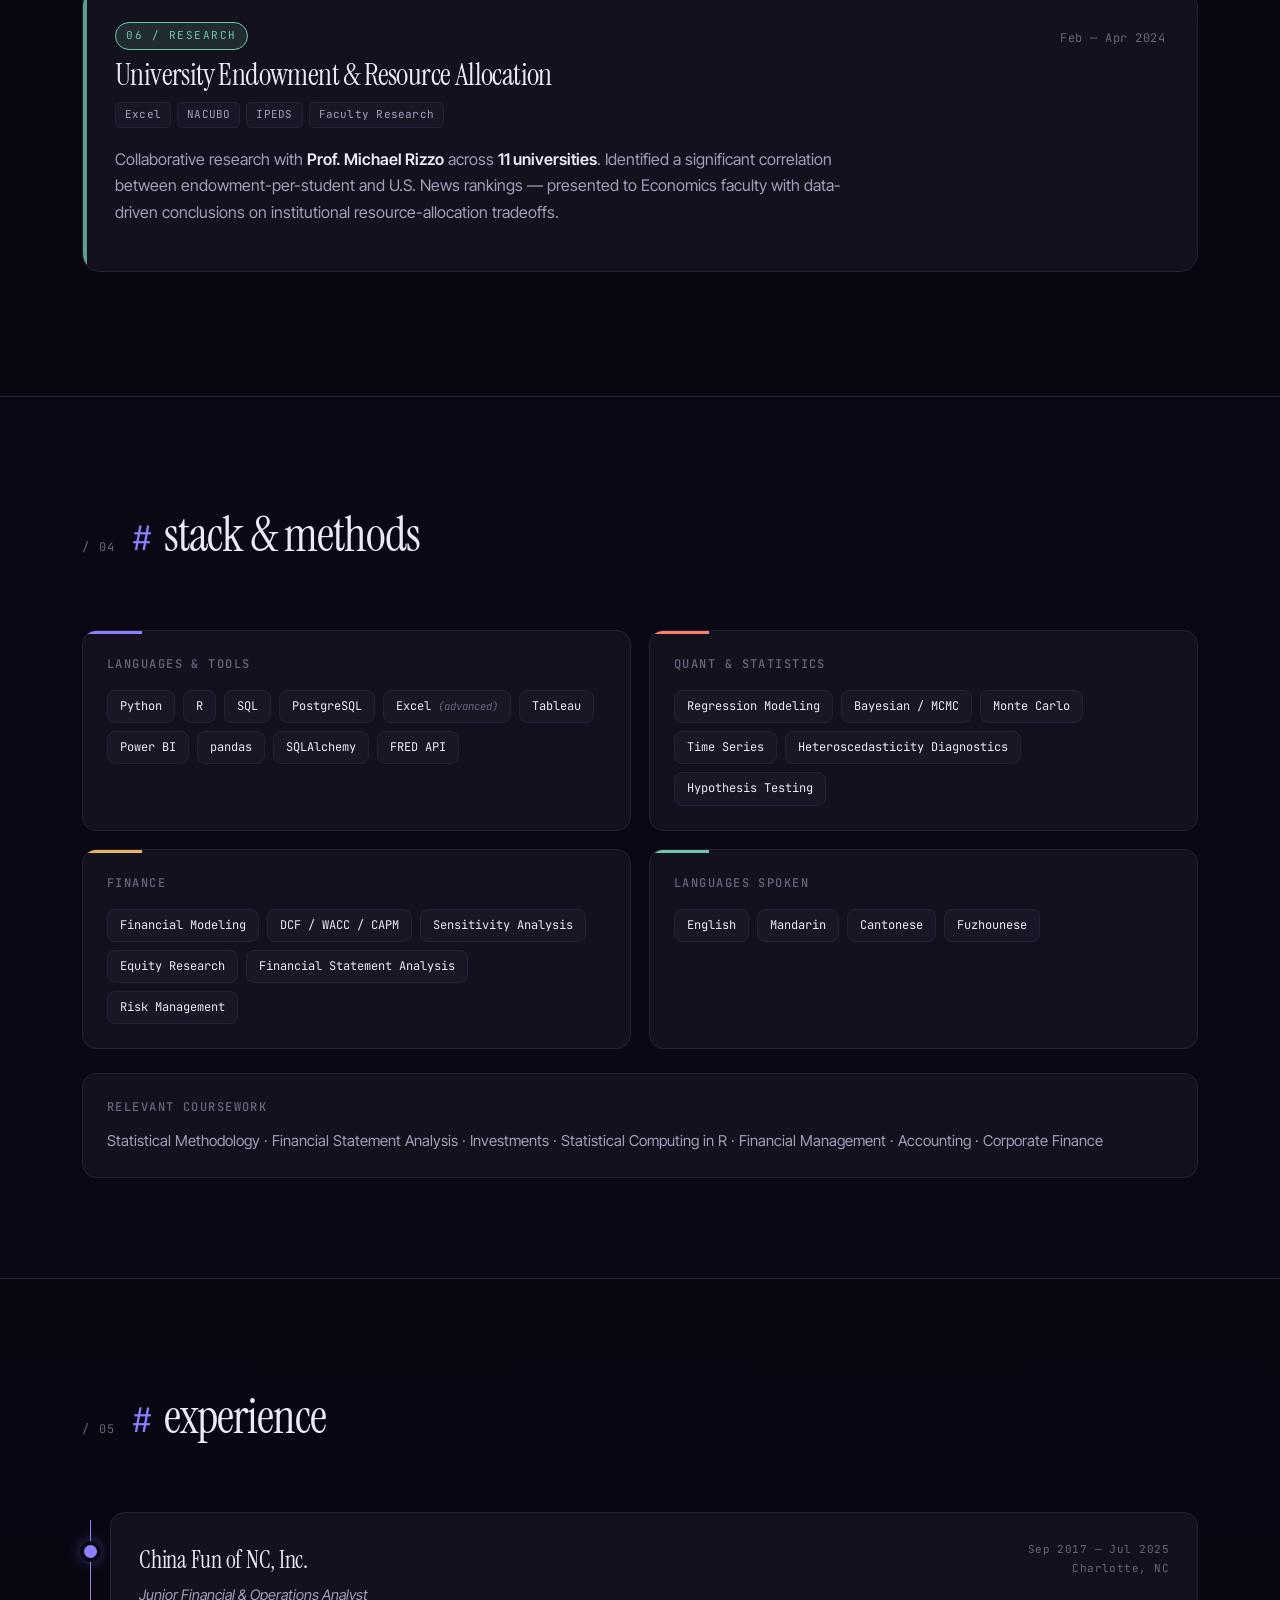
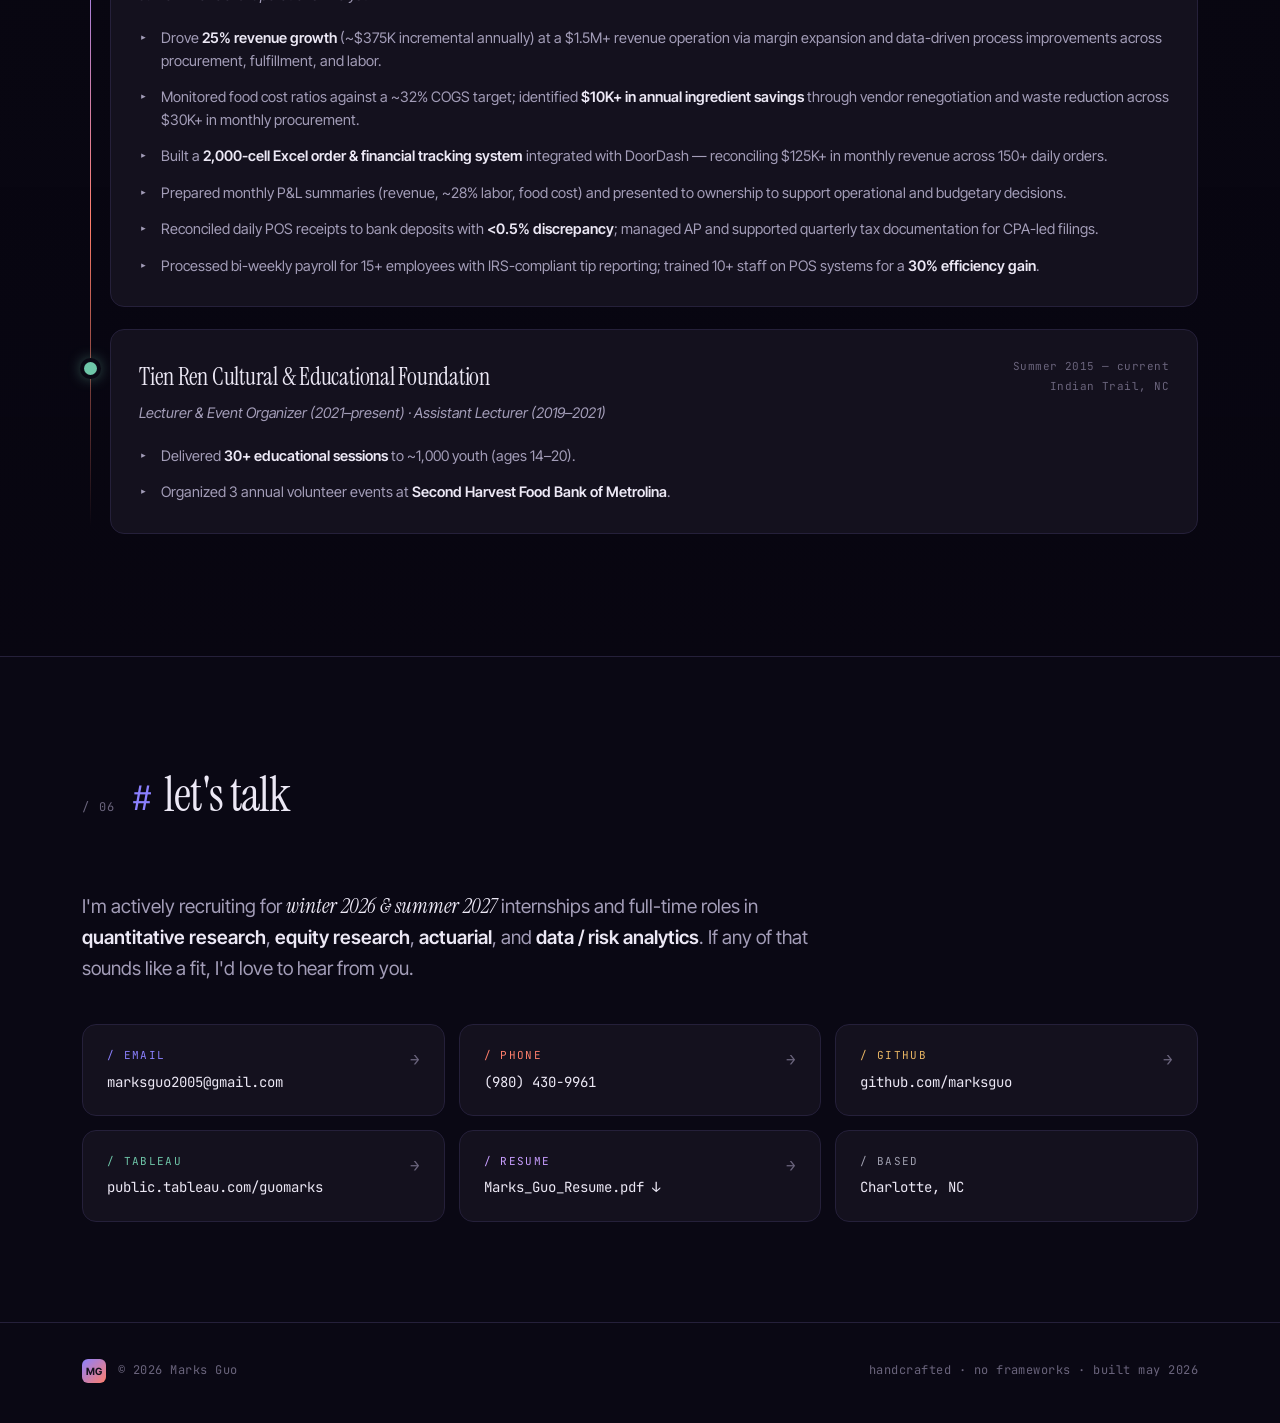
==== commit 11486201: "Feature FRTB risk monitor; warmer summary; updated recruiting timeline - FRTB IMA Risk Monitor as fe" ====
--- a/index.html
+++ b/index.html
@@ -53,7 +53,7 @@
 
       <div class="hero-eyebrow">
         <span class="pulse-dot"></span>
-        <span class="reveal">open to <strong>summer 2026 internships</strong></span>
+        <span class="reveal">open to <strong>winter 2026 &amp; summer 2027 internships</strong></span>
         <span class="dot-sep">&middot;</span>
         <span class="reveal">Charlotte, NC</span>
       </div>
@@ -76,12 +76,13 @@
       </div>
 
       <p class="hero-lede reveal-up" style="--d: .20s">
-        Hi &mdash; I'm Marks. Junior at the <em>University of Rochester</em>
-        studying Statistics &amp; Finance, based in Charlotte. I like turning
-        messy data into stories that hold up under scrutiny &mdash; lately
-        that's meant volatility modeling on the S&amp;P, a Bayesian sampler I
-        wrote from scratch, and a live PostgreSQL pipeline tracking the labor
-        indicators that actually move the needle.
+        Hi, I'm Marks &mdash; a Statistics &amp; Finance student at the
+        <em>University of Rochester</em> who's genuinely into data analytics,
+        statistical modeling, and quantitative risk. Lately I've been building a
+        live <em>FRTB risk monitor</em> that computes regulatory capital and
+        backtests itself, and digging through FRED data and labor statistics to
+        find the signals that actually move the needle &mdash; I like turning
+        messy data into things that hold up under a second look.
       </p>
 
       <div class="hero-stats reveal-up" style="--d: .28s">
@@ -247,12 +248,89 @@
         <p class="section-sub">Independent research &mdash; full pipeline, code, and write-up on each.</p>
       </header>
 
-      <!-- 01 Labor Dashboard -->
+      <!-- 01 FRTB Risk Monitor -->
+      <article class="project" style="--accent: #58a6ff; --accent-soft: rgba(88,166,255,.14);">
+        <div class="project-glow"></div>
+        <header class="project-head">
+          <div class="project-headl">
+            <span class="project-num">01 / frtb</span>
+            <h3>FRTB IMA Risk Monitor</h3>
+            <p class="project-tags">
+              <span class="tag">Python</span>
+              <span class="tag">PostgreSQL</span>
+              <span class="tag">Plotly Dash</span>
+              <span class="tag">Docker</span>
+              <span class="tag">CI/CD</span>
+              <span class="tag">Claude API</span>
+            </p>
+          </div>
+          <span class="project-when">May 2026 &mdash; current</span>
+        </header>
+
+        <p class="project-desc">
+          A production-grade, automated risk system computing Basel III
+          <em>FRTB</em> Internal-Models-Approach capital &mdash; Value at Risk,
+          Expected Shortfall, stress calibration, and a Standardised-Approach
+          comparison &mdash; on a multi-asset book, served to a
+          <b>live, deployed dashboard</b>.
+        </p>
+
+        <ul class="project-points">
+          <li>97.5% Historical-Simulation <b>VaR &amp; Expected Shortfall</b> (with parametric &amp; Monte-Carlo Student-t comparisons), stress-calibrated and liquidity-horizon-adjusted, across a 6-asset book (<b>29,000+</b> daily obs, 2007&ndash;26).</li>
+          <li>Computes an <b>Internal-Models vs Standardised-Approach</b> capital charge under the Basel III <b>output floor</b> &mdash; here the SA floor binds at <b>11.2%</b> of notional.</li>
+          <li>Weekly <b>Acerbi-Szekely</b> ES backtest with Kupiec &amp; Christoffersen tests; surfaced a <b>54%-of-weeks</b> failure rate revealing the procyclicality of rolling-window ES.</li>
+          <li>Engineered end-to-end: <b>pytest + GitHub Actions CI</b>, a Dockerized stack, daily Task-Scheduler automation, and a Claude-API narrative generator.</li>
+          <li>Architected by directing <b>Claude Code (agentic AI)</b>, with every risk function validated against hand-checked results as the human-in-the-loop.</li>
+        </ul>
+
+        <div class="project-viz horizontal">
+          <div class="metric-card">
+            <span class="metric-k">ES 97.5%</span>
+            <span class="metric-v">1.56%</span>
+            <span class="metric-sub">liq-adj 3.36%</span>
+          </div>
+          <div class="metric-card">
+            <span class="metric-k">capital</span>
+            <span class="metric-v">11.2%</span>
+            <span class="metric-sub">SA floor binds</span>
+          </div>
+          <div class="metric-card">
+            <span class="metric-k">backtest</span>
+            <span class="metric-v">54%</span>
+            <span class="metric-sub">weeks fail</span>
+          </div>
+          <div class="metric-card">
+            <span class="metric-k">history</span>
+            <span class="metric-v">29k+</span>
+            <span class="metric-sub">obs &middot; 2007&ndash;26</span>
+          </div>
+        </div>
+
+        <figure class="project-shot" style="margin:1.25rem 0 0;">
+          <img src="assets/frtb-dashboard.png" loading="lazy"
+               alt="FRTB risk dashboard: ES vs VaR, volatility regime, per-asset risk contribution, and weekly backtest"
+               style="width:100%; border-radius:12px; border:1px solid rgba(255,255,255,.08); display:block;" />
+          <figcaption style="margin:.6rem 0 0; font-size:.78rem; color:#9aa0aa;">Reading the four panels:</figcaption>
+          <ul style="list-style:none; padding:0; margin:.4rem 0 0; display:grid; grid-template-columns:repeat(auto-fit,minmax(230px,1fr)); gap:.35rem .9rem; font-size:.78rem; color:#9aa0aa; line-height:1.45;">
+            <li><b style="color:#58a6ff;">ES vs VaR</b> &mdash; average tail-day loss vs the loss threshold, over 252 days.</li>
+            <li><b style="color:#58a6ff;">Volatility regime</b> &mdash; shaded background: green calm, amber elevated, red stressed.</li>
+            <li><b style="color:#58a6ff;">Asset contribution</b> &mdash; which holding drives today's potential bad-day loss.</li>
+            <li><b style="color:#58a6ff;">Backtest (Z2)</b> &mdash; weekly model check; green passes, red underestimates risk.</li>
+          </ul>
+        </figure>
+
+        <div class="project-links">
+          <a href="https://frtb-ima-risk-monitor.onrender.com/" target="_blank" rel="noopener">live dashboard <span>&rarr;</span></a>
+          <a href="https://github.com/marksguo/frtb-ima-risk-monitor" target="_blank" rel="noopener">github <span>&rarr;</span></a>
+        </div>
+      </article>
+
+      <!-- 02 Labor Dashboard -->
       <article class="project" style="--accent: #8b80ff; --accent-soft: rgba(139,128,255,.14);">
         <div class="project-glow"></div>
         <header class="project-head">
           <div class="project-headl">
-            <span class="project-num">01 / labor</span>
+            <span class="project-num">02 / labor</span>
             <h3>Beyond U-3: Labor Market Dashboard</h3>
             <p class="project-tags">
               <span class="tag">Python</span>
@@ -344,12 +422,12 @@
         </div>
       </article>
 
-      <!-- 02 SPY Volatility -->
+      <!-- 03 SPY Volatility -->
       <article class="project" style="--accent: #ff7e6b; --accent-soft: rgba(255,126,107,.14);">
         <div class="project-glow"></div>
         <header class="project-head">
           <div class="project-headl">
-            <span class="project-num">02 / risk</span>
+            <span class="project-num">03 / risk</span>
             <h3>S&amp;P 500 Volatility Prediction</h3>
             <p class="project-tags">
               <span class="tag">Python</span>
@@ -404,12 +482,12 @@
         </div>
       </article>
 
-      <!-- 03 Bayesian -->
+      <!-- 04 Bayesian -->
       <article class="project" style="--accent: #c89eff; --accent-soft: rgba(200,158,255,.14);">
         <div class="project-glow"></div>
         <header class="project-head">
           <div class="project-headl">
-            <span class="project-num">03 / inference</span>
+            <span class="project-num">04 / inference</span>
             <h3>Bayesian Hierarchical Modeling</h3>
             <p class="project-tags">
               <span class="tag">R</span>
@@ -457,12 +535,12 @@
         </div>
       </article>
 
-      <!-- 04 Amazon DCF -->
+      <!-- 05 Amazon DCF -->
       <article class="project" style="--accent: #e8b563; --accent-soft: rgba(232,181,99,.14);">
         <div class="project-glow"></div>
         <header class="project-head">
           <div class="project-headl">
-            <span class="project-num">04 / valuation</span>
+            <span class="project-num">05 / valuation</span>
             <h3>Amazon, Inc. &mdash; DCF &amp; Equity Valuation</h3>
             <p class="project-tags">
               <span class="tag">Excel</span>
@@ -487,12 +565,12 @@
         </ul>
       </article>
 
-      <!-- 05 Endowment -->
+      <!-- 06 Endowment -->
       <article class="project" style="--accent: #6ec5a8; --accent-soft: rgba(110,197,168,.14);">
         <div class="project-glow"></div>
         <header class="project-head">
           <div class="project-headl">
-            <span class="project-num">05 / research</span>
+            <span class="project-num">06 / research</span>
             <h3>University Endowment &amp; Resource Allocation</h3>
             <p class="project-tags">
               <span class="tag">Excel</span>
@@ -634,10 +712,10 @@
       </header>
 
       <p class="contact-lede">
-        I'm actively recruiting for <em>summer 2026</em> internships in
-        <b>quantitative research</b>, <b>equity research</b>, <b>actuarial</b>,
-        and <b>data / risk analytics</b>. If any of that sounds like a fit, I'd
-        love to hear from you.
+        I'm actively recruiting for <em>winter 2026 &amp; summer 2027</em>
+        internships and full-time roles in <b>quantitative research</b>,
+        <b>equity research</b>, <b>actuarial</b>, and <b>data / risk
+        analytics</b>. If any of that sounds like a fit, I'd love to hear from you.
       </p>
 
       <div class="contact-grid">
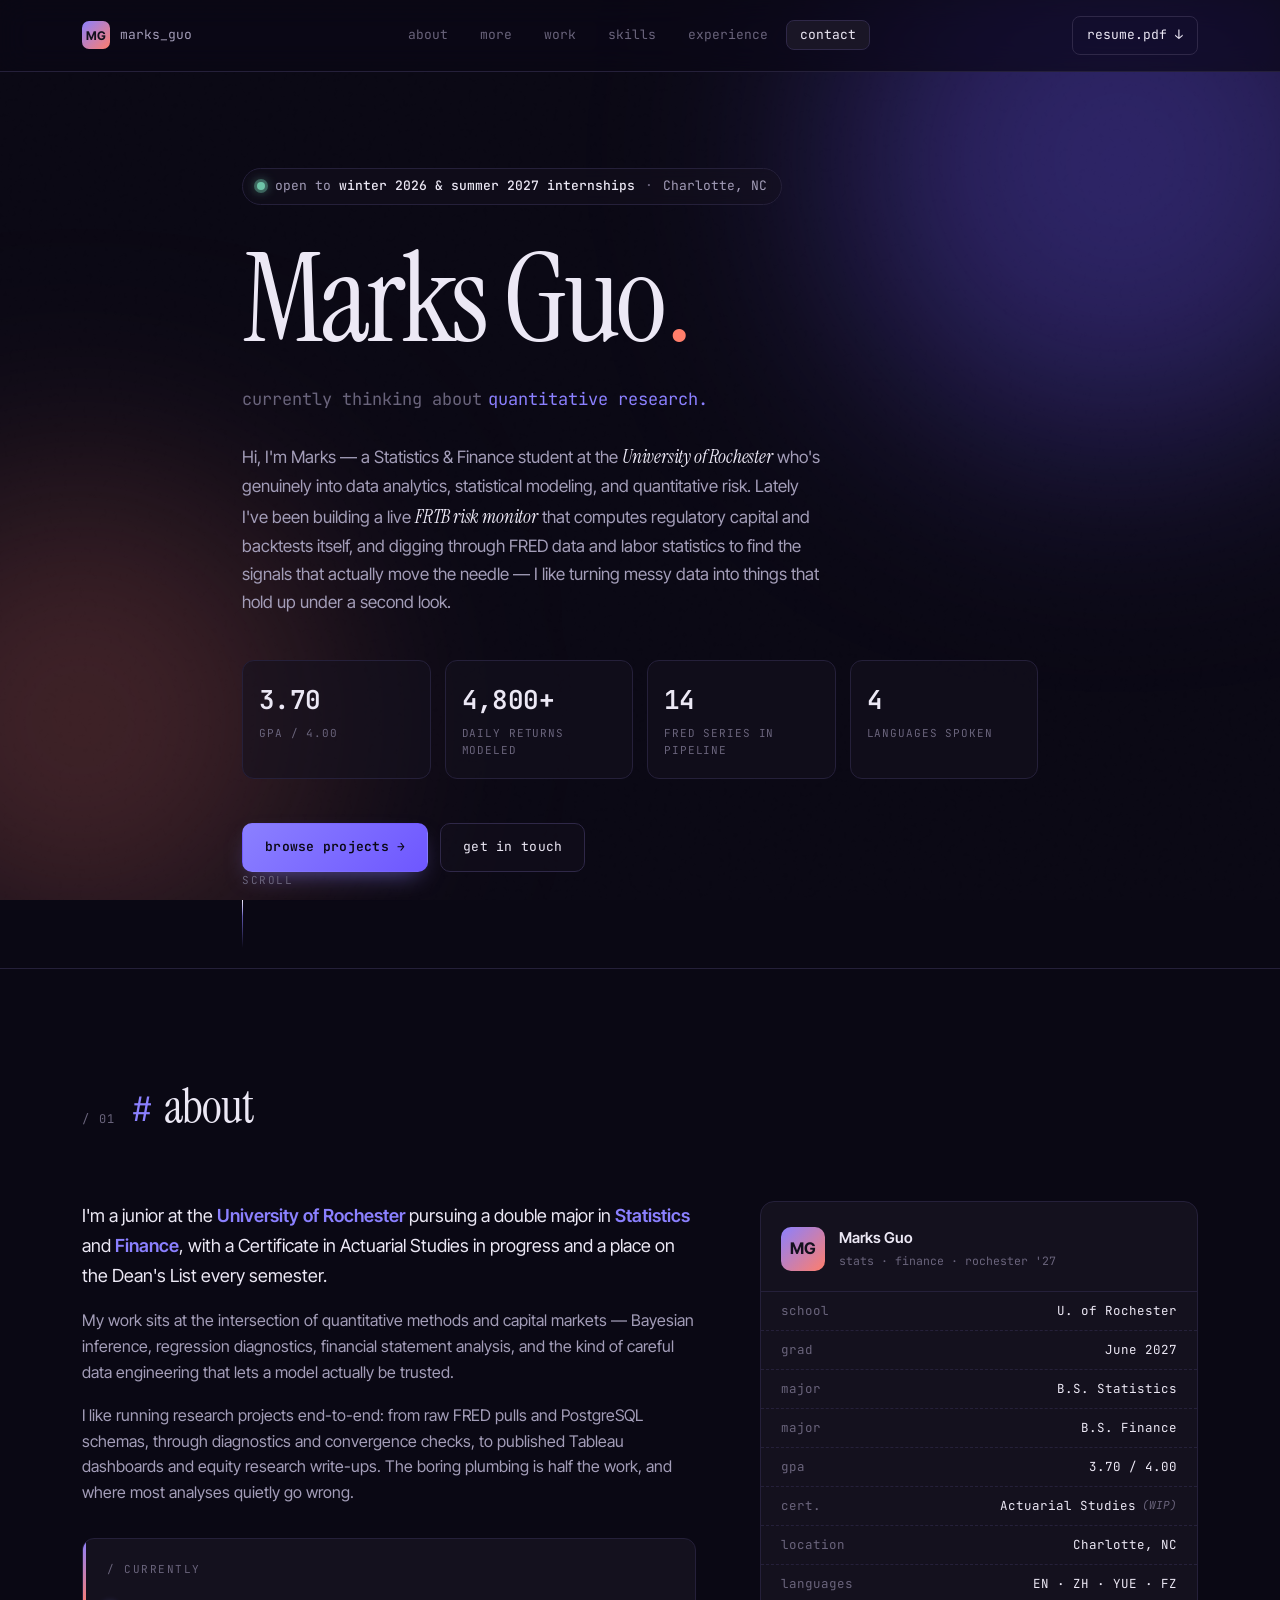
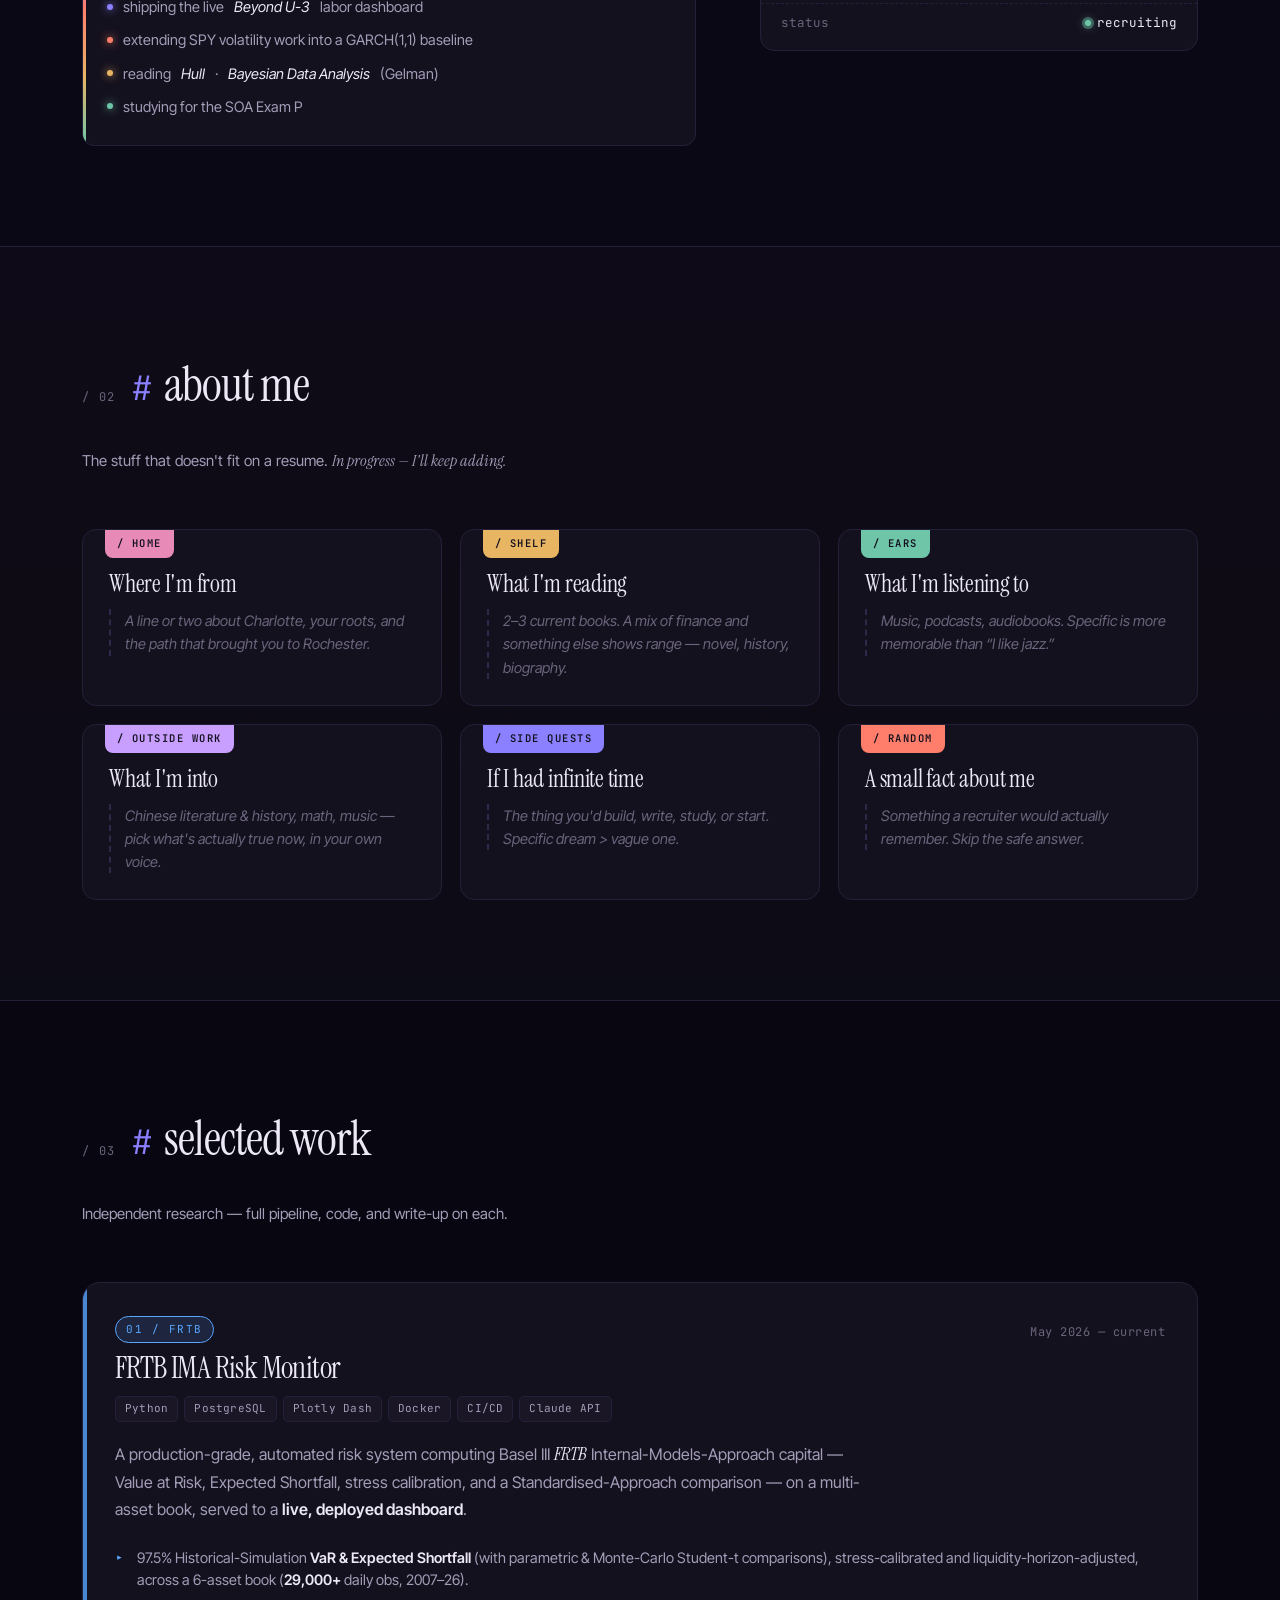
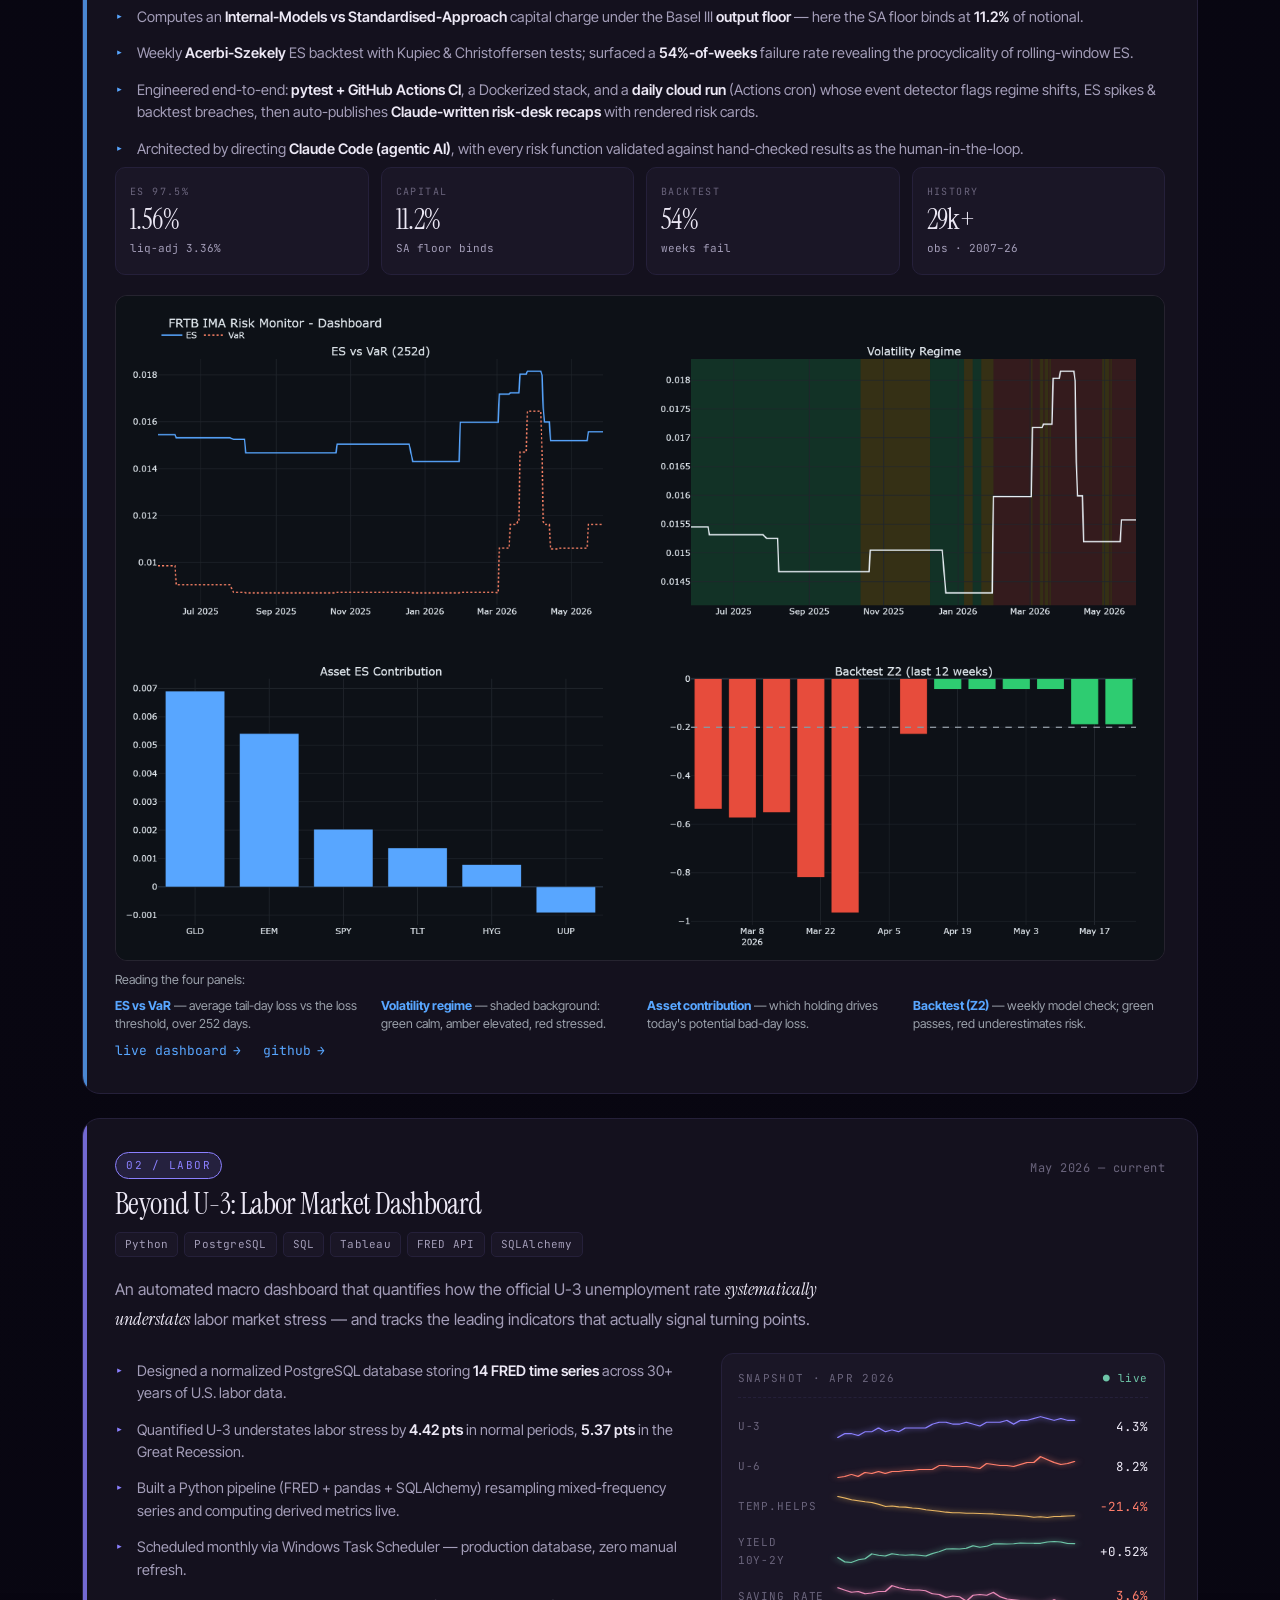
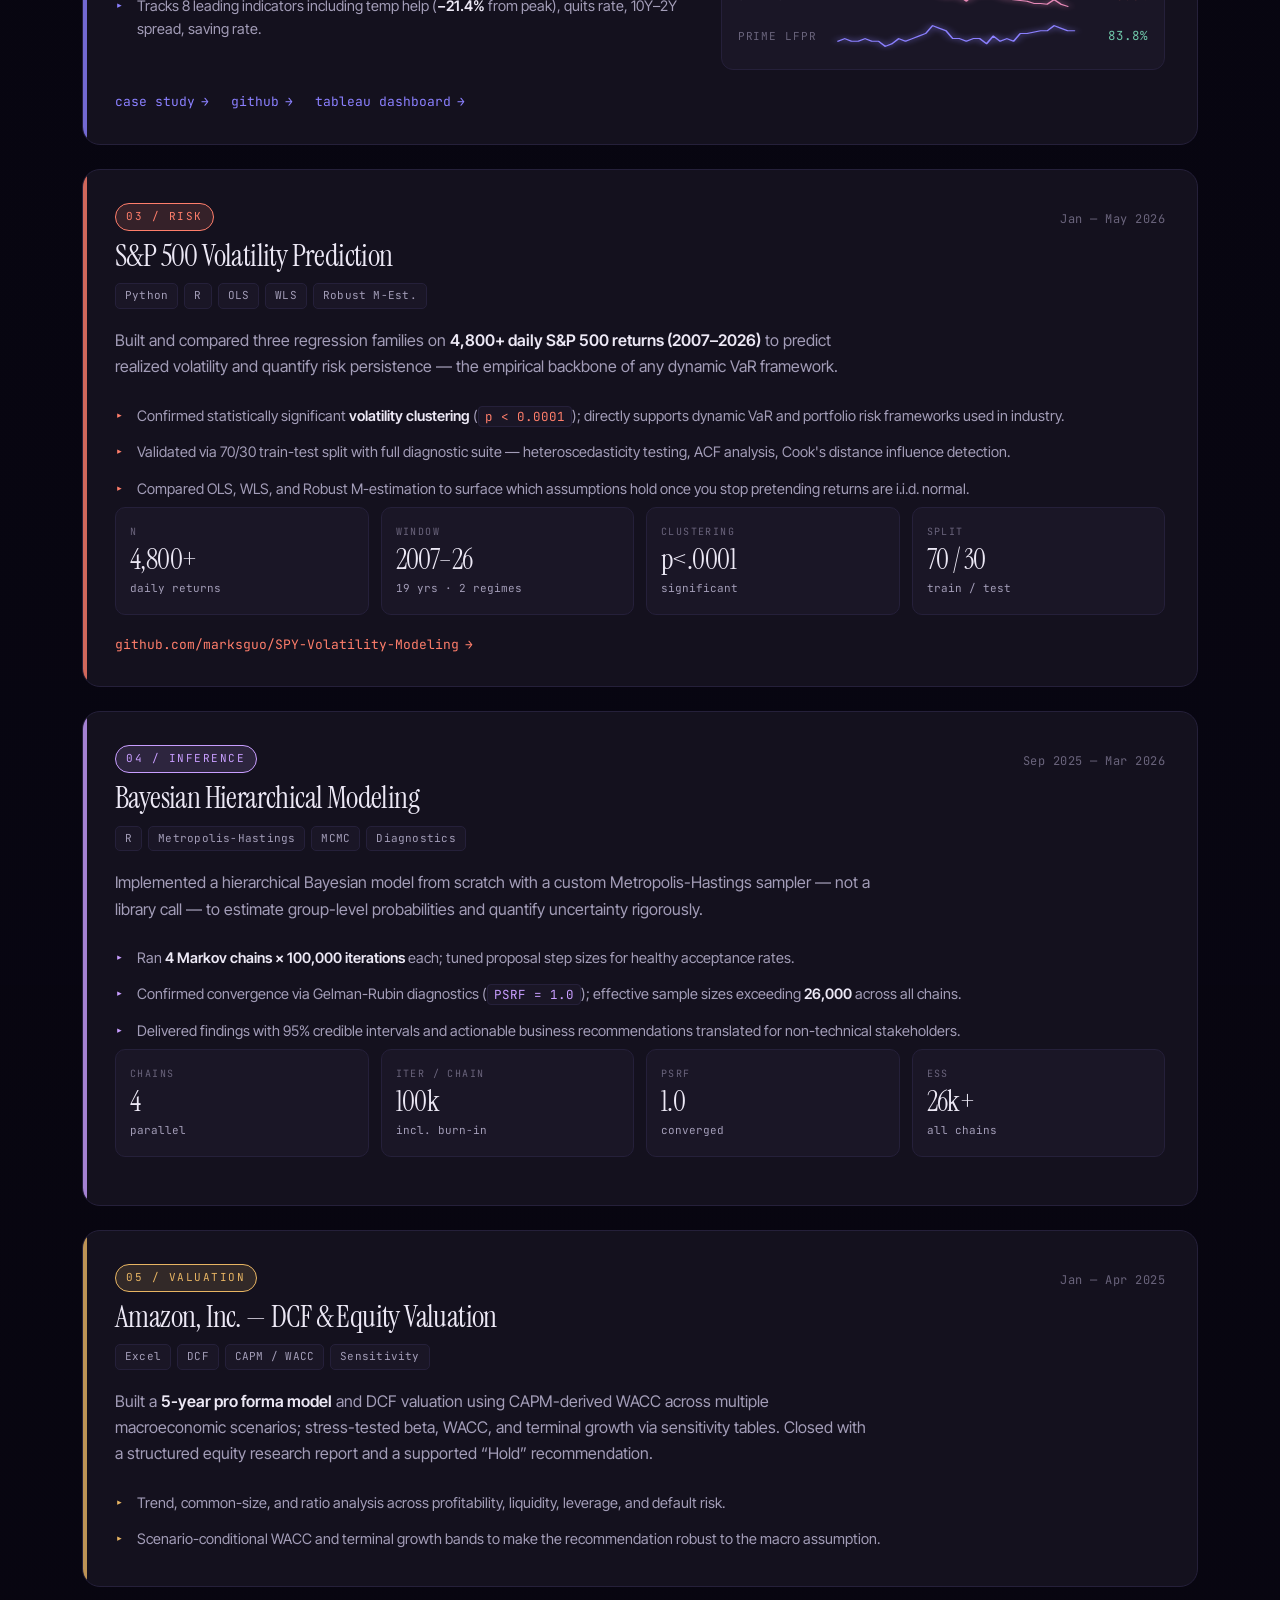
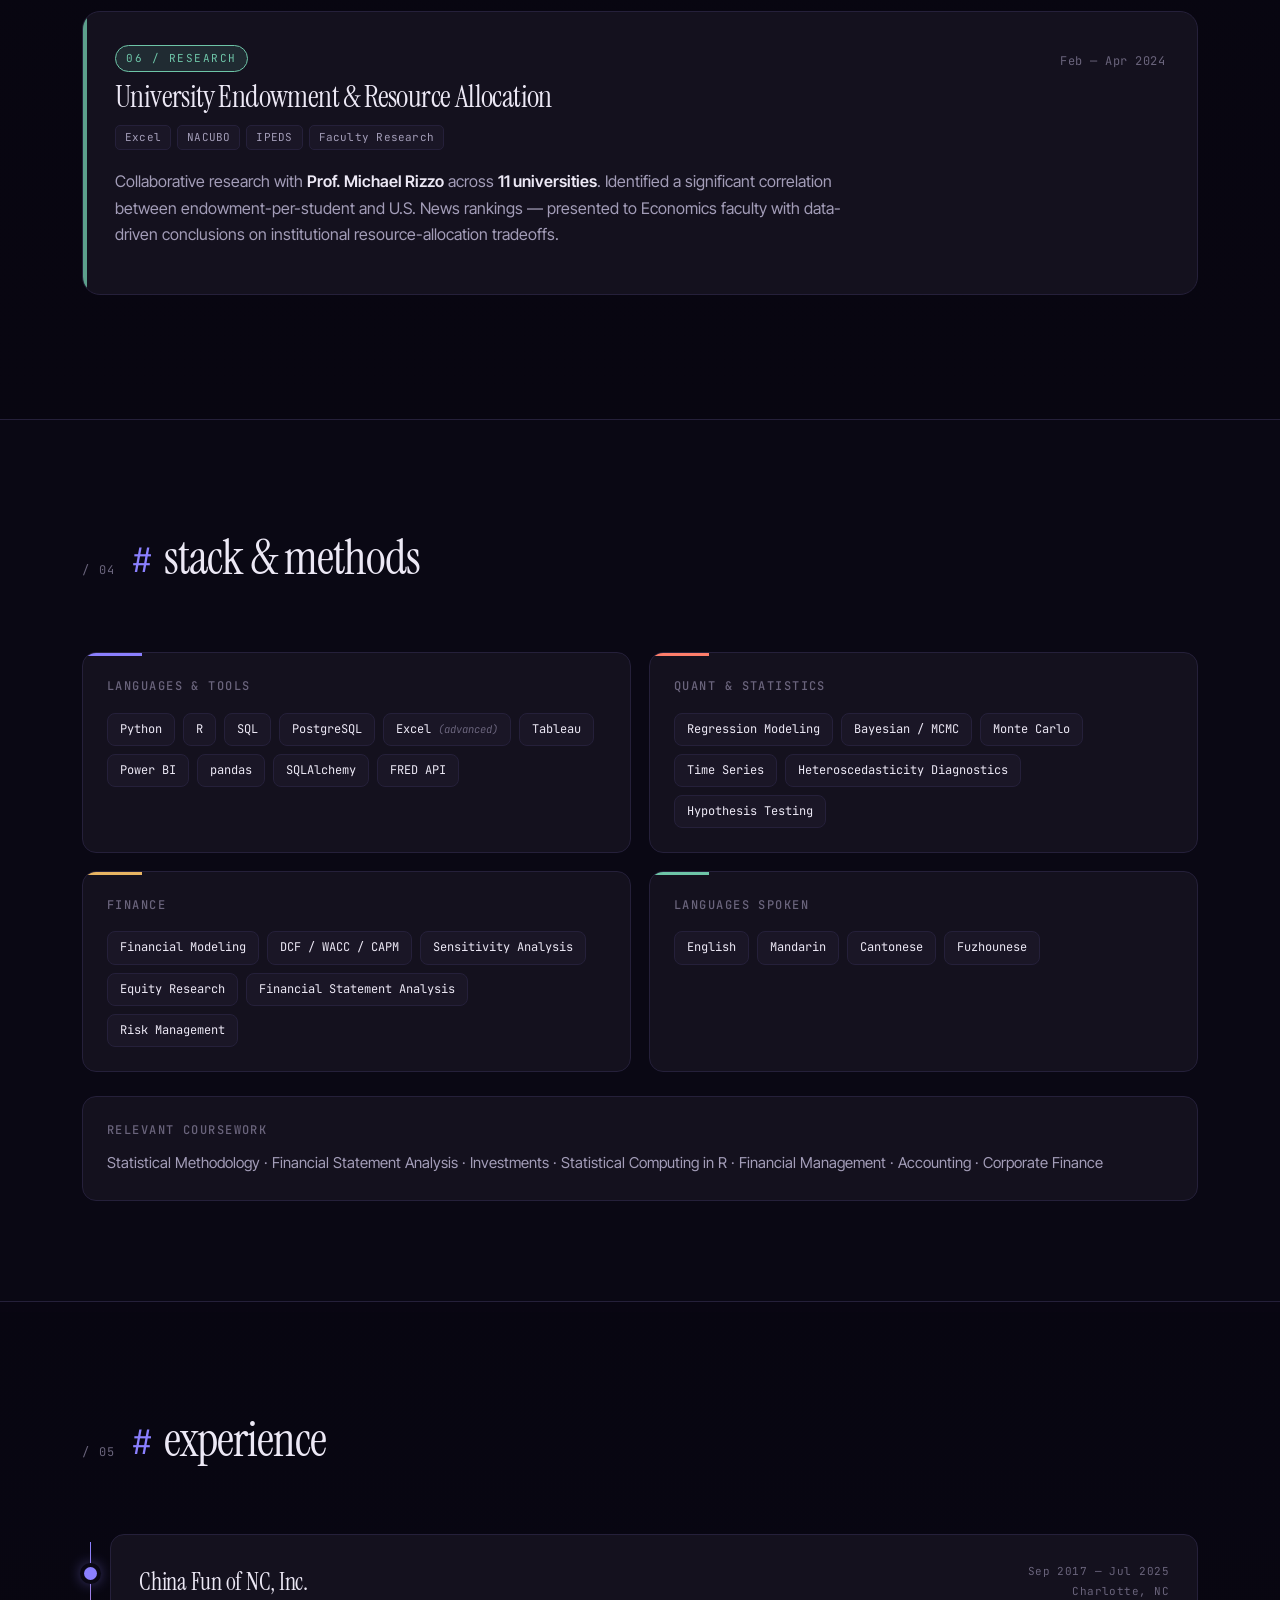
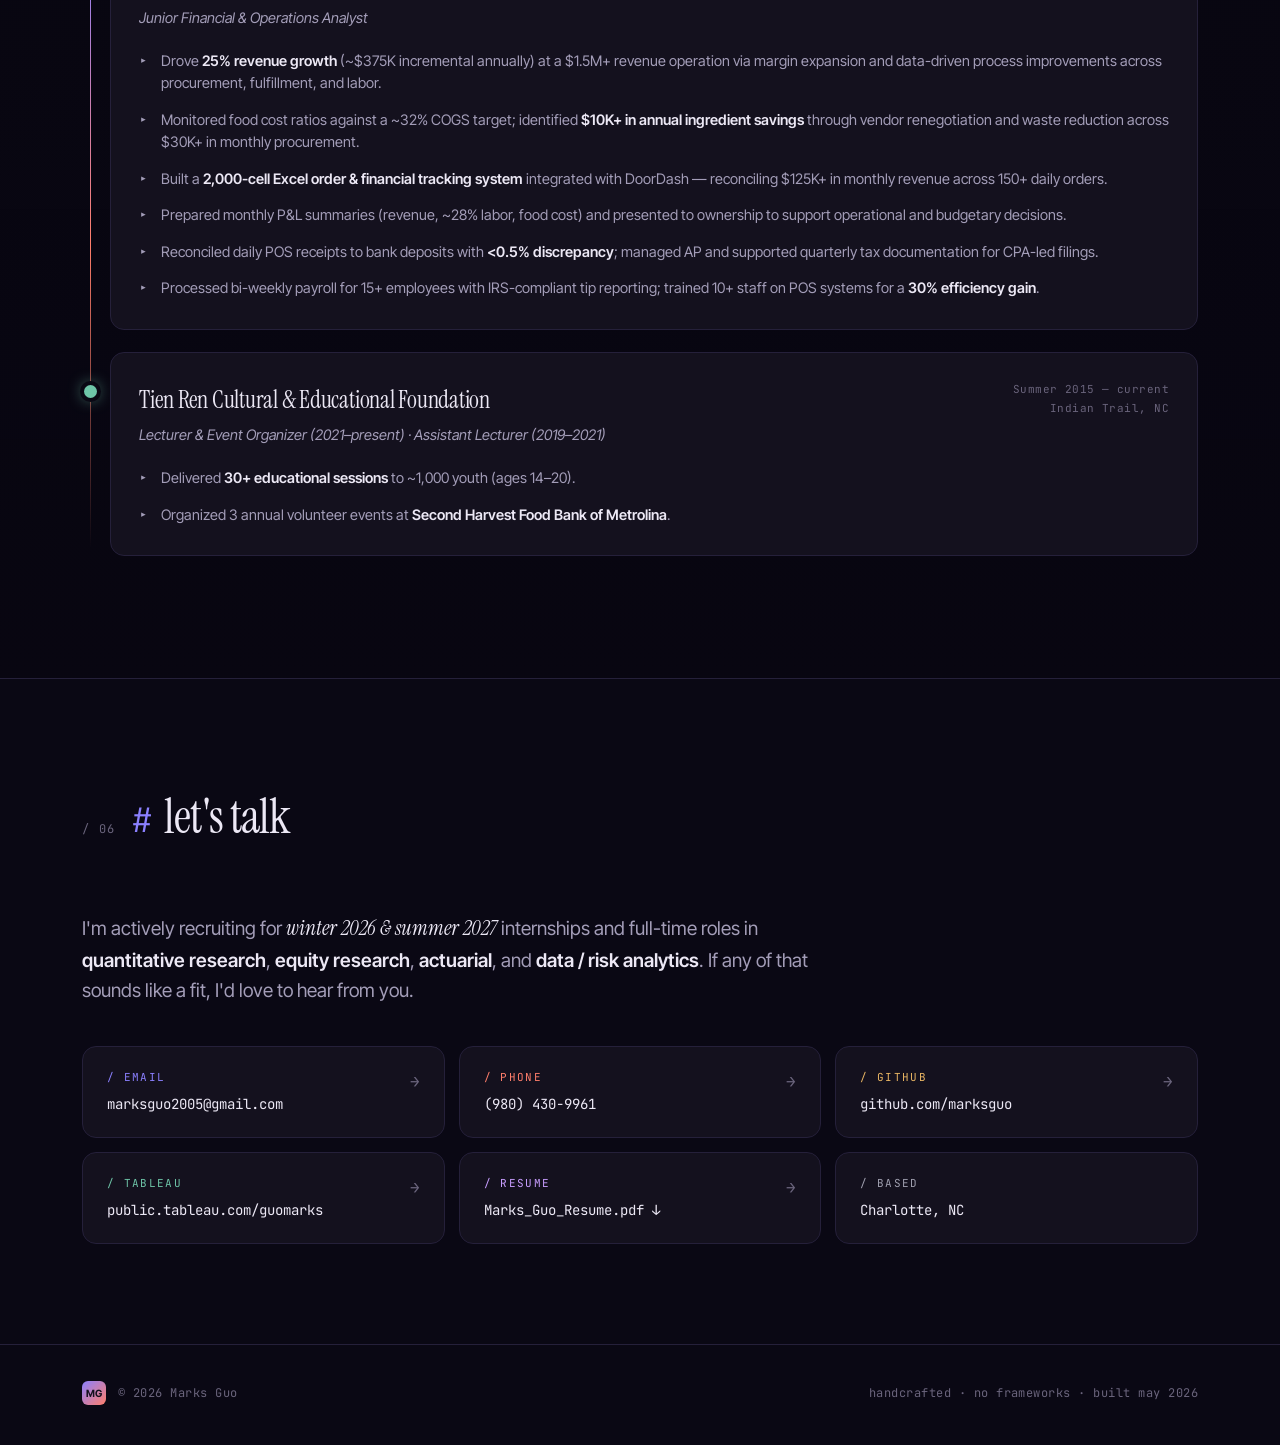
==== commit 23b3833e: "Update FRTB card: cloud daily automation, event detector, auto-published risk-desk recaps Reflects t" ====
--- a/index.html
+++ b/index.html
@@ -279,7 +279,7 @@
           <li>97.5% Historical-Simulation <b>VaR &amp; Expected Shortfall</b> (with parametric &amp; Monte-Carlo Student-t comparisons), stress-calibrated and liquidity-horizon-adjusted, across a 6-asset book (<b>29,000+</b> daily obs, 2007&ndash;26).</li>
           <li>Computes an <b>Internal-Models vs Standardised-Approach</b> capital charge under the Basel III <b>output floor</b> &mdash; here the SA floor binds at <b>11.2%</b> of notional.</li>
           <li>Weekly <b>Acerbi-Szekely</b> ES backtest with Kupiec &amp; Christoffersen tests; surfaced a <b>54%-of-weeks</b> failure rate revealing the procyclicality of rolling-window ES.</li>
-          <li>Engineered end-to-end: <b>pytest + GitHub Actions CI</b>, a Dockerized stack, daily Task-Scheduler automation, and a Claude-API narrative generator.</li>
+          <li>Engineered end-to-end: <b>pytest + GitHub Actions CI</b>, a Dockerized stack, and a <b>daily cloud run</b> (Actions cron) whose event detector flags regime shifts, ES spikes &amp; backtest breaches, then auto-publishes <b>Claude-written risk-desk recaps</b> with rendered risk cards.</li>
           <li>Architected by directing <b>Claude Code (agentic AI)</b>, with every risk function validated against hand-checked results as the human-in-the-loop.</li>
         </ul>
 
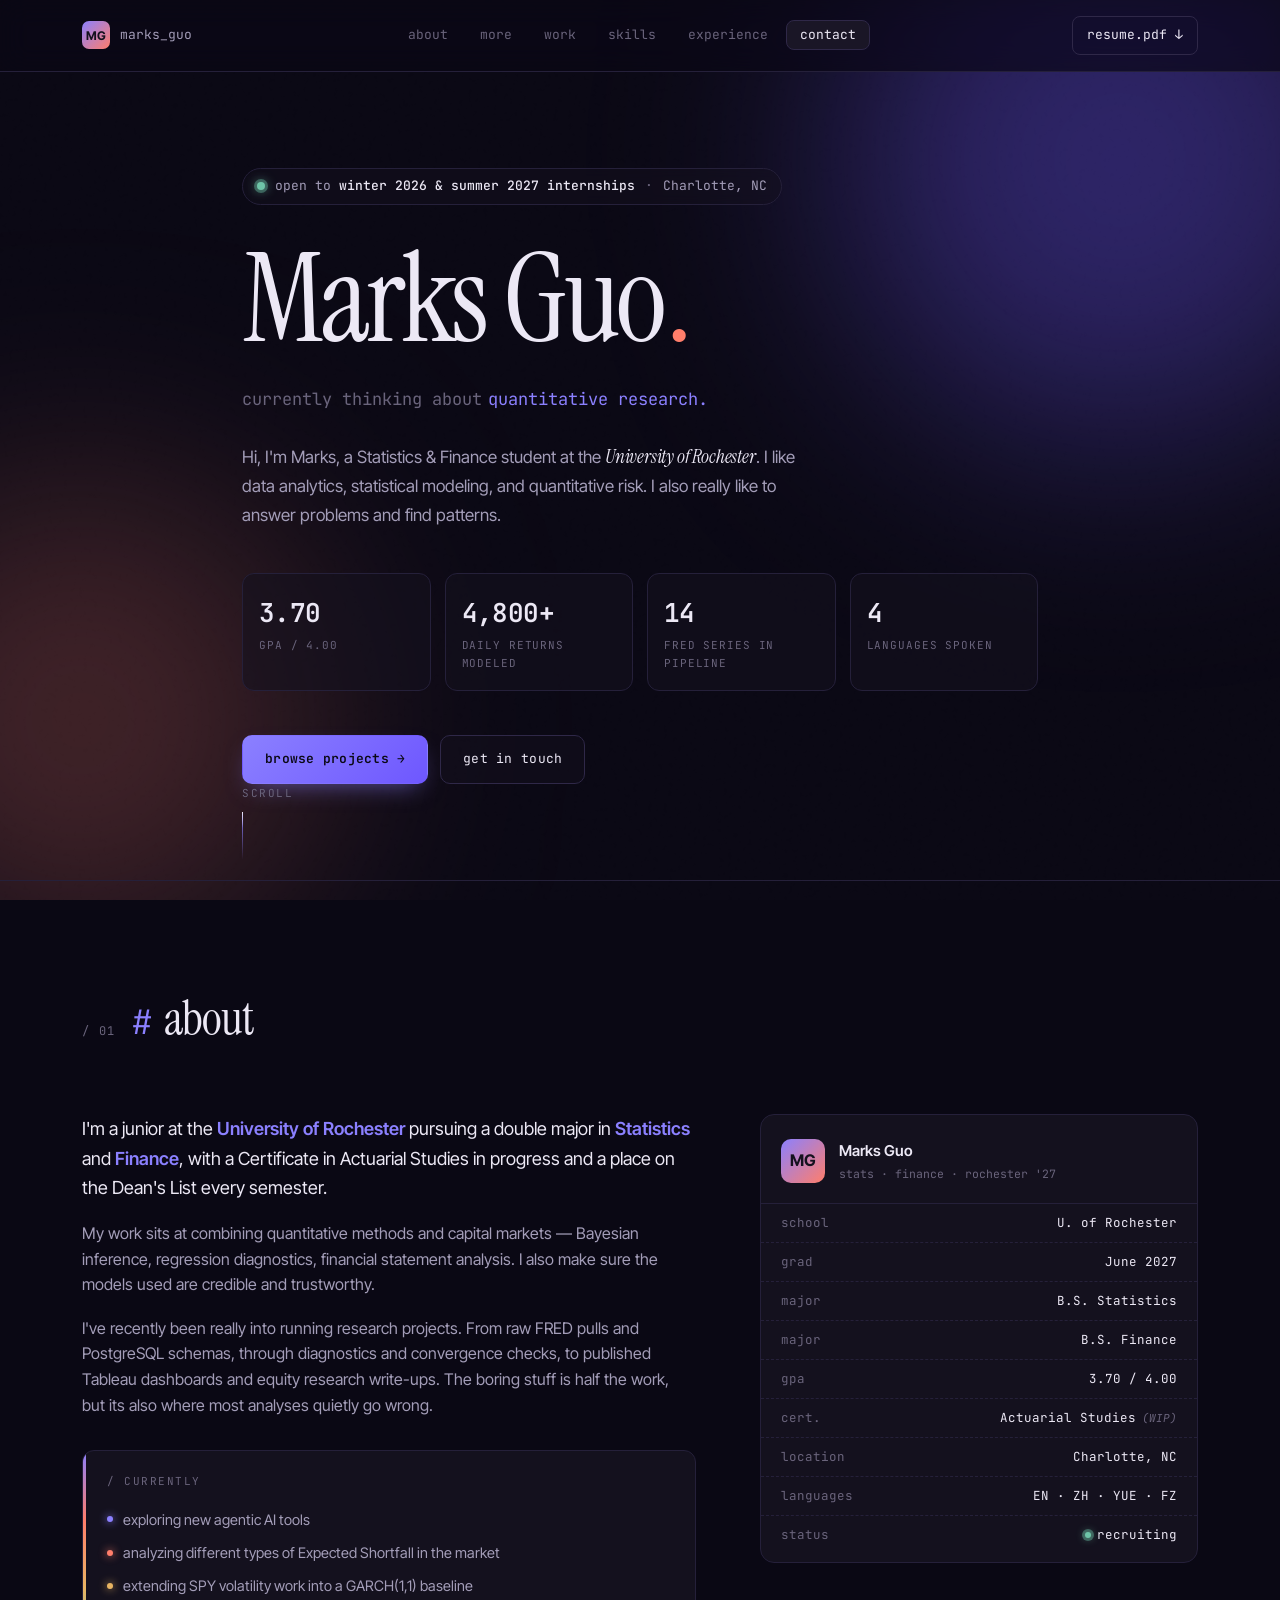
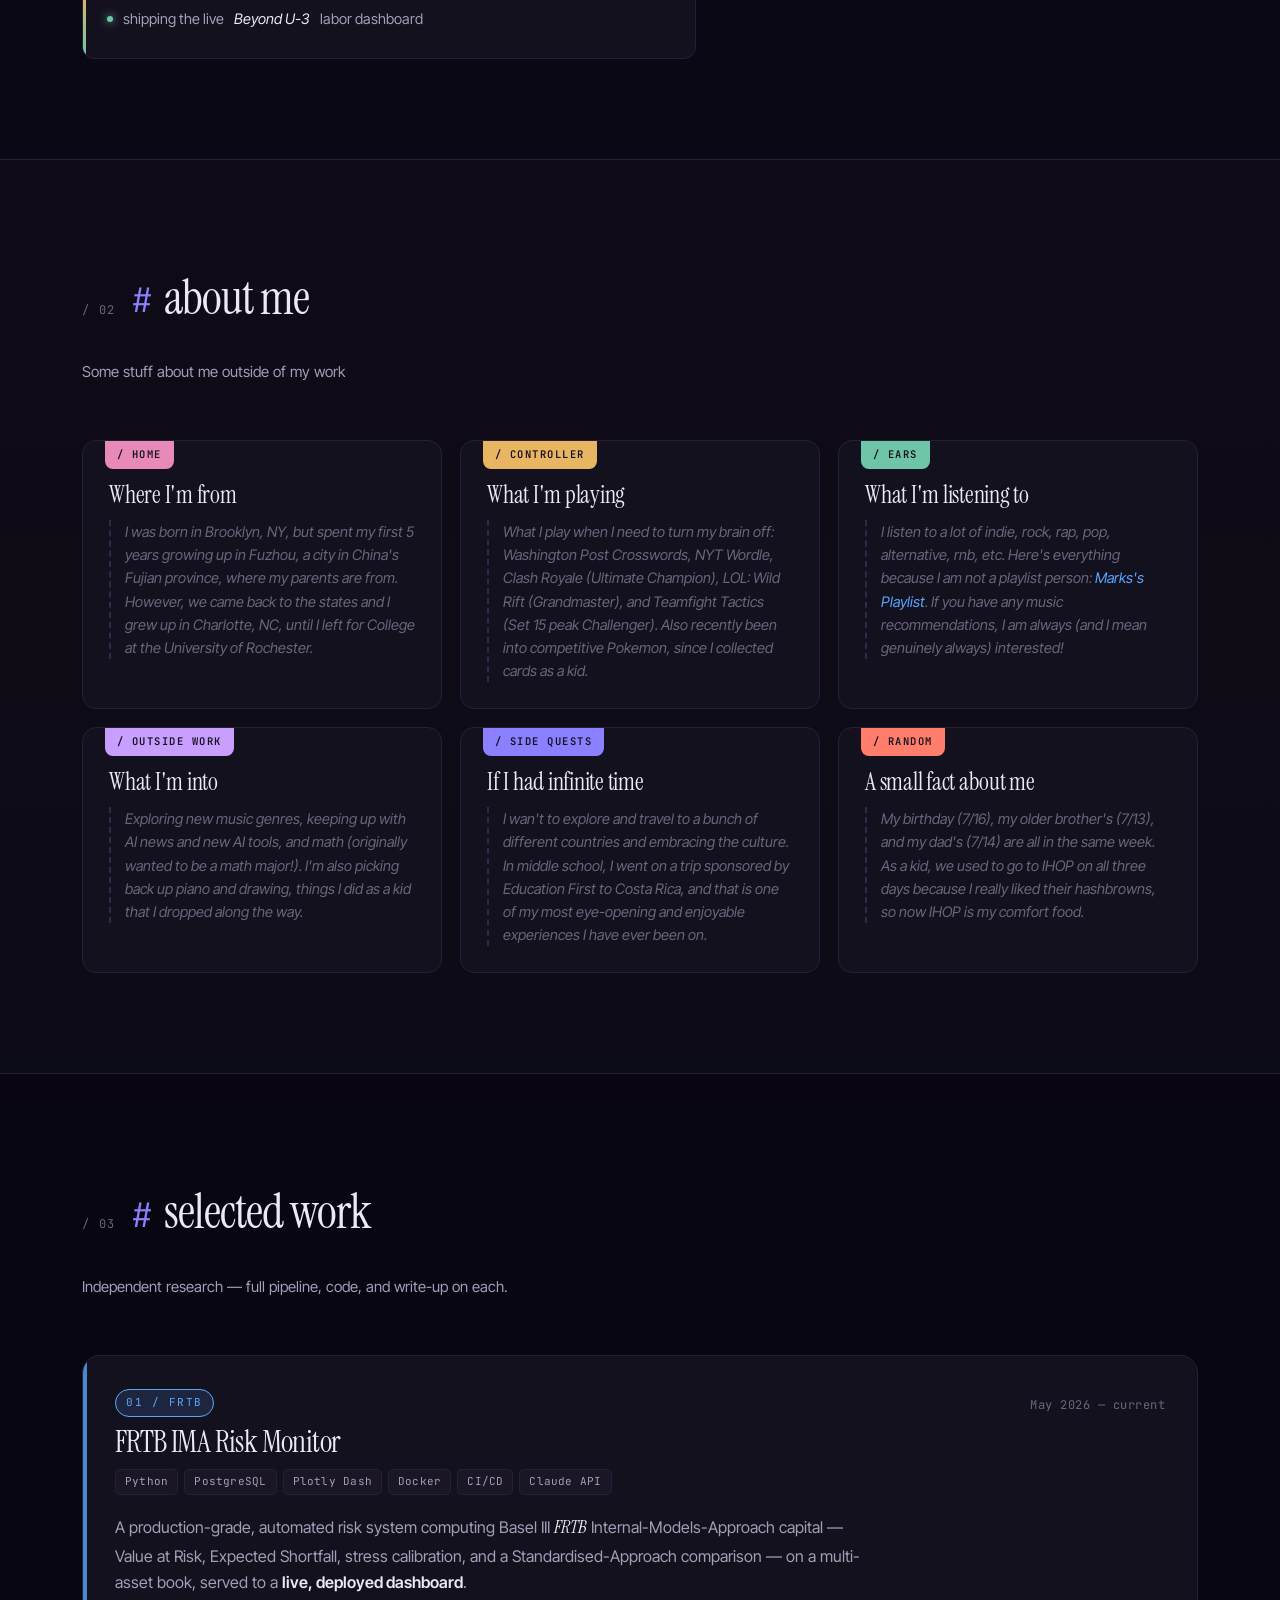
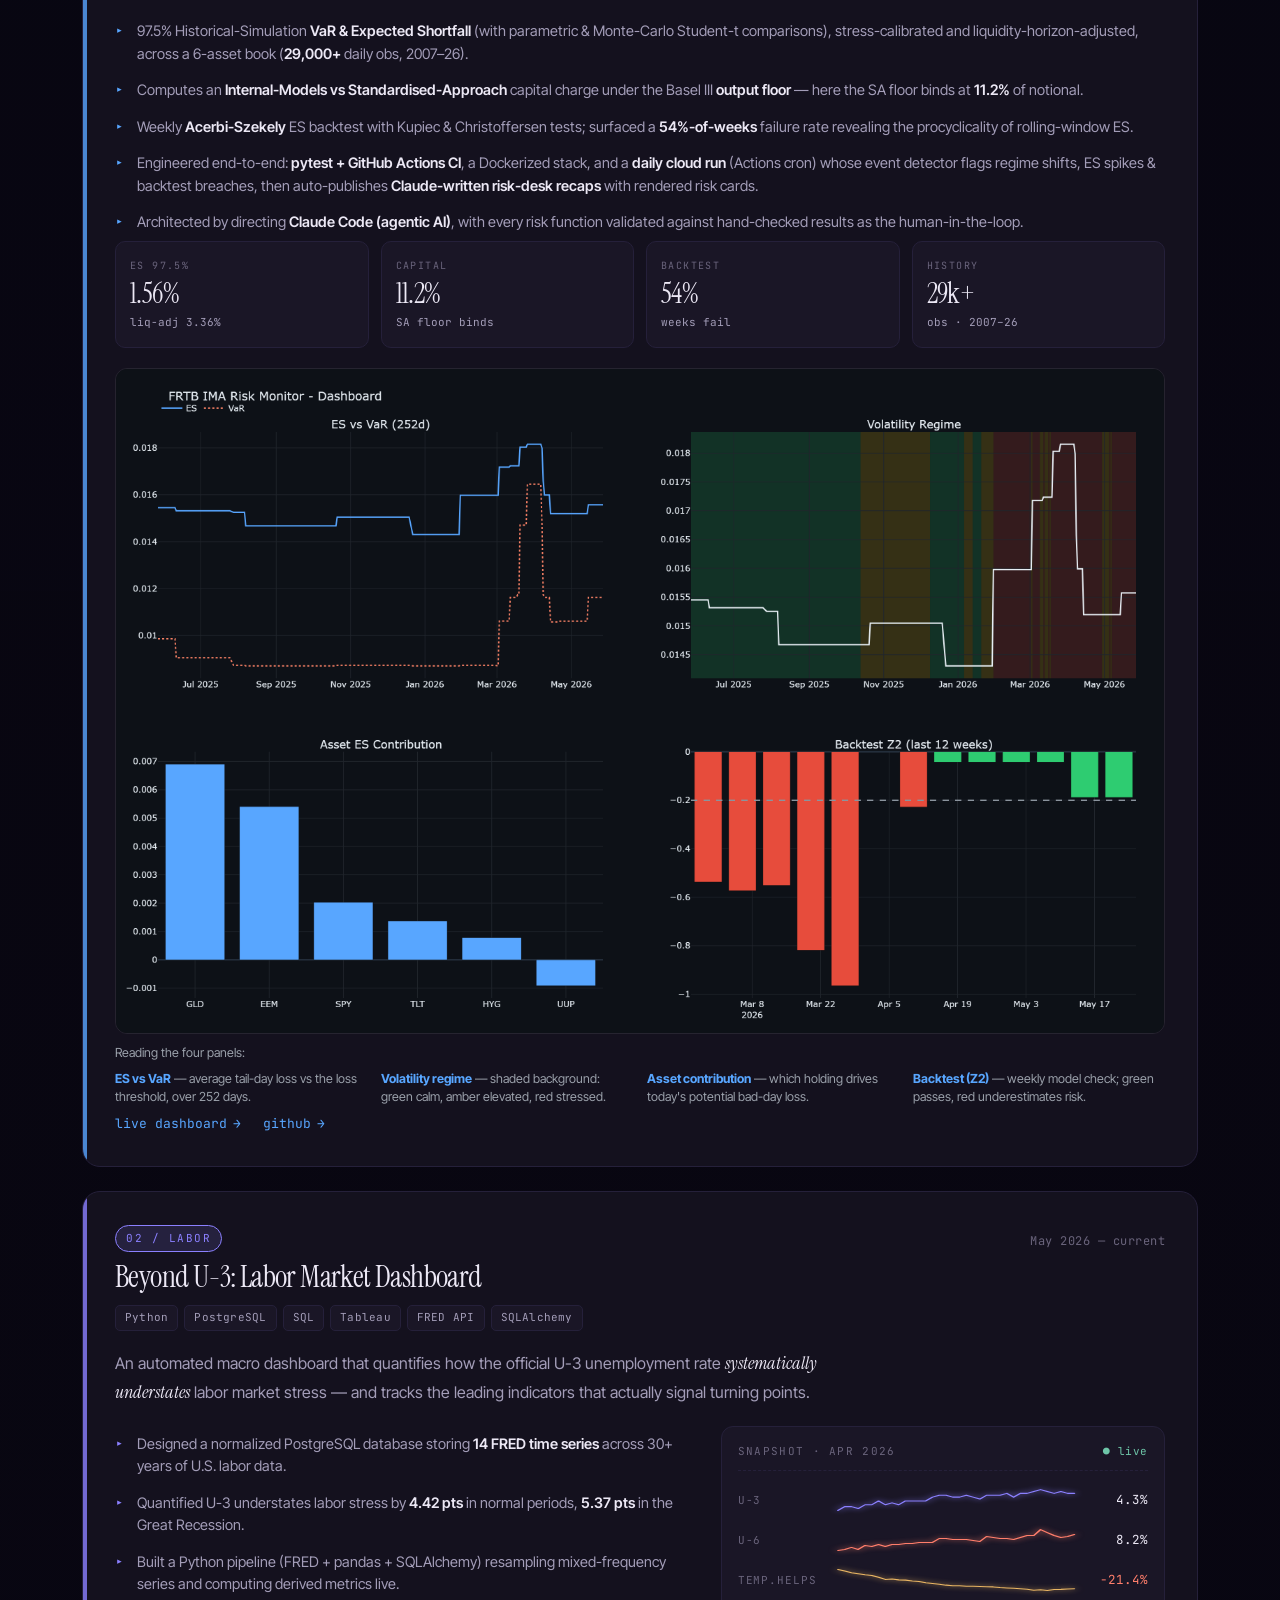
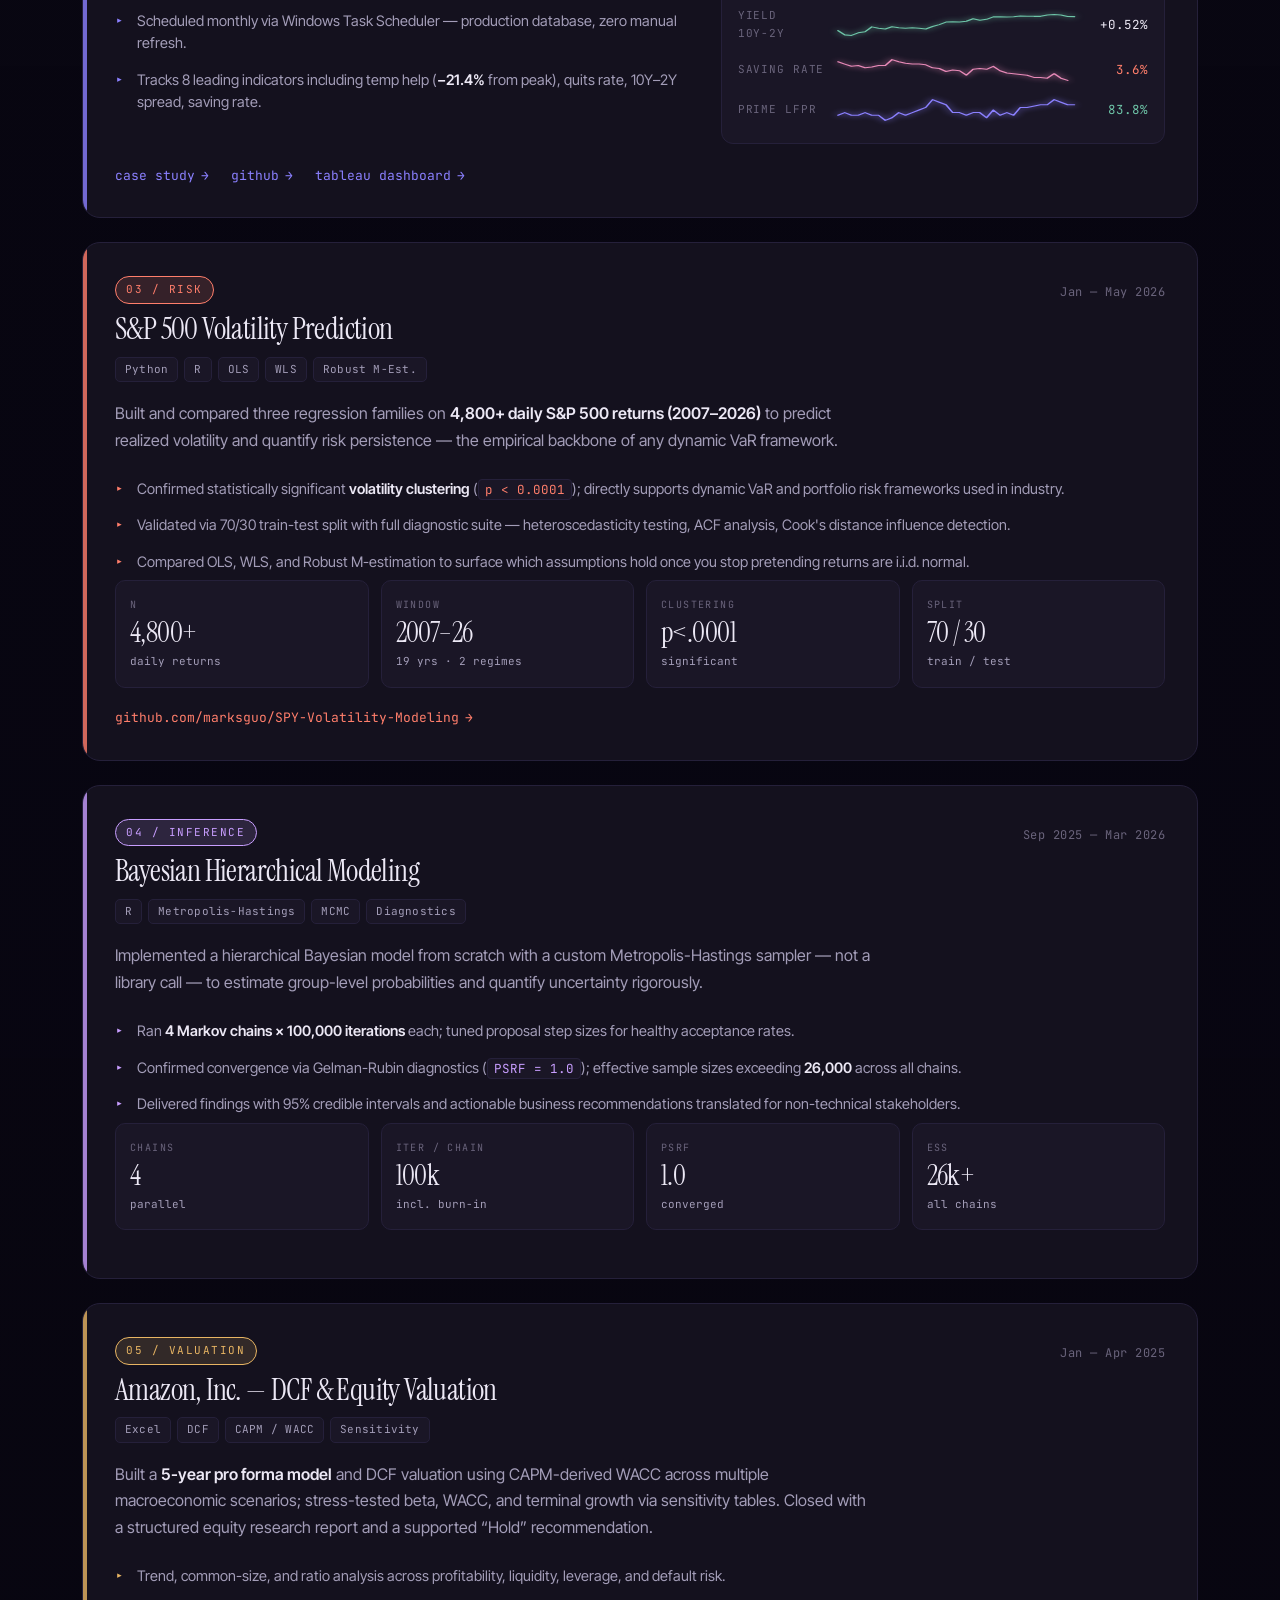
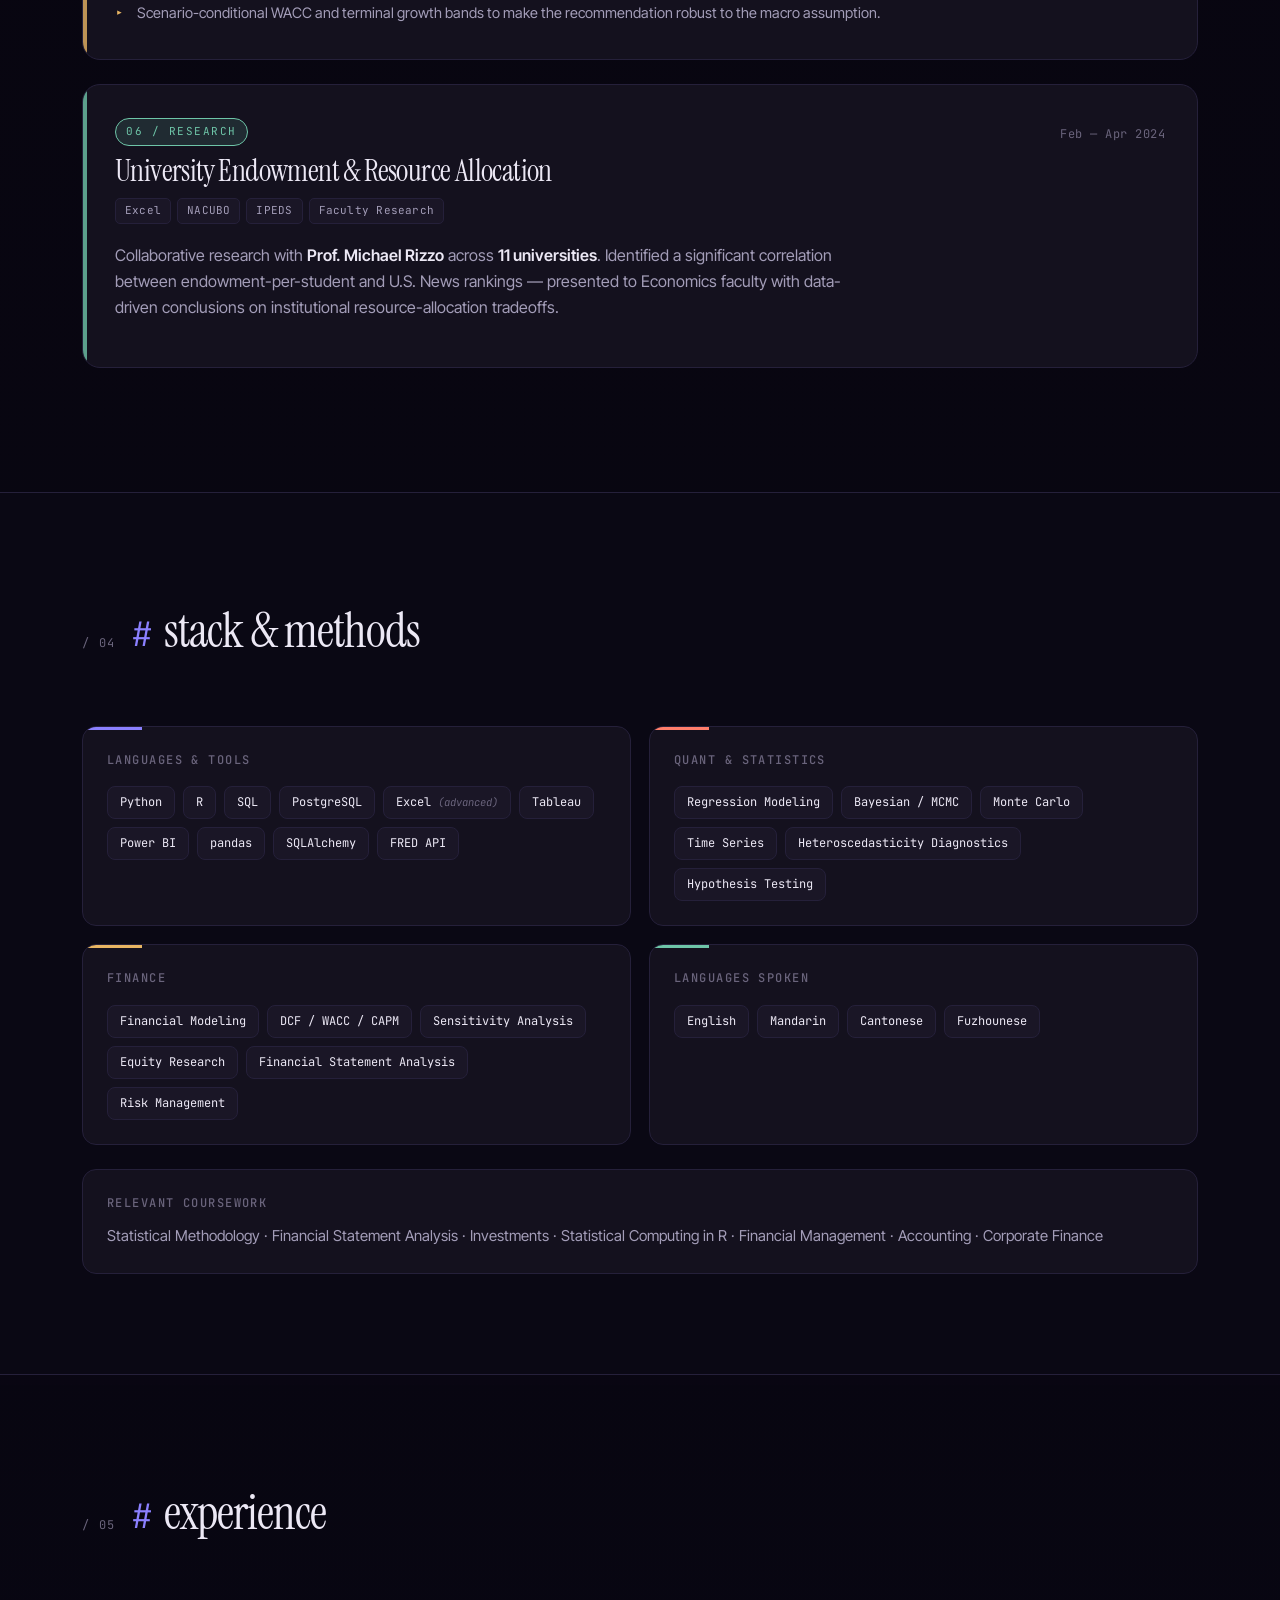
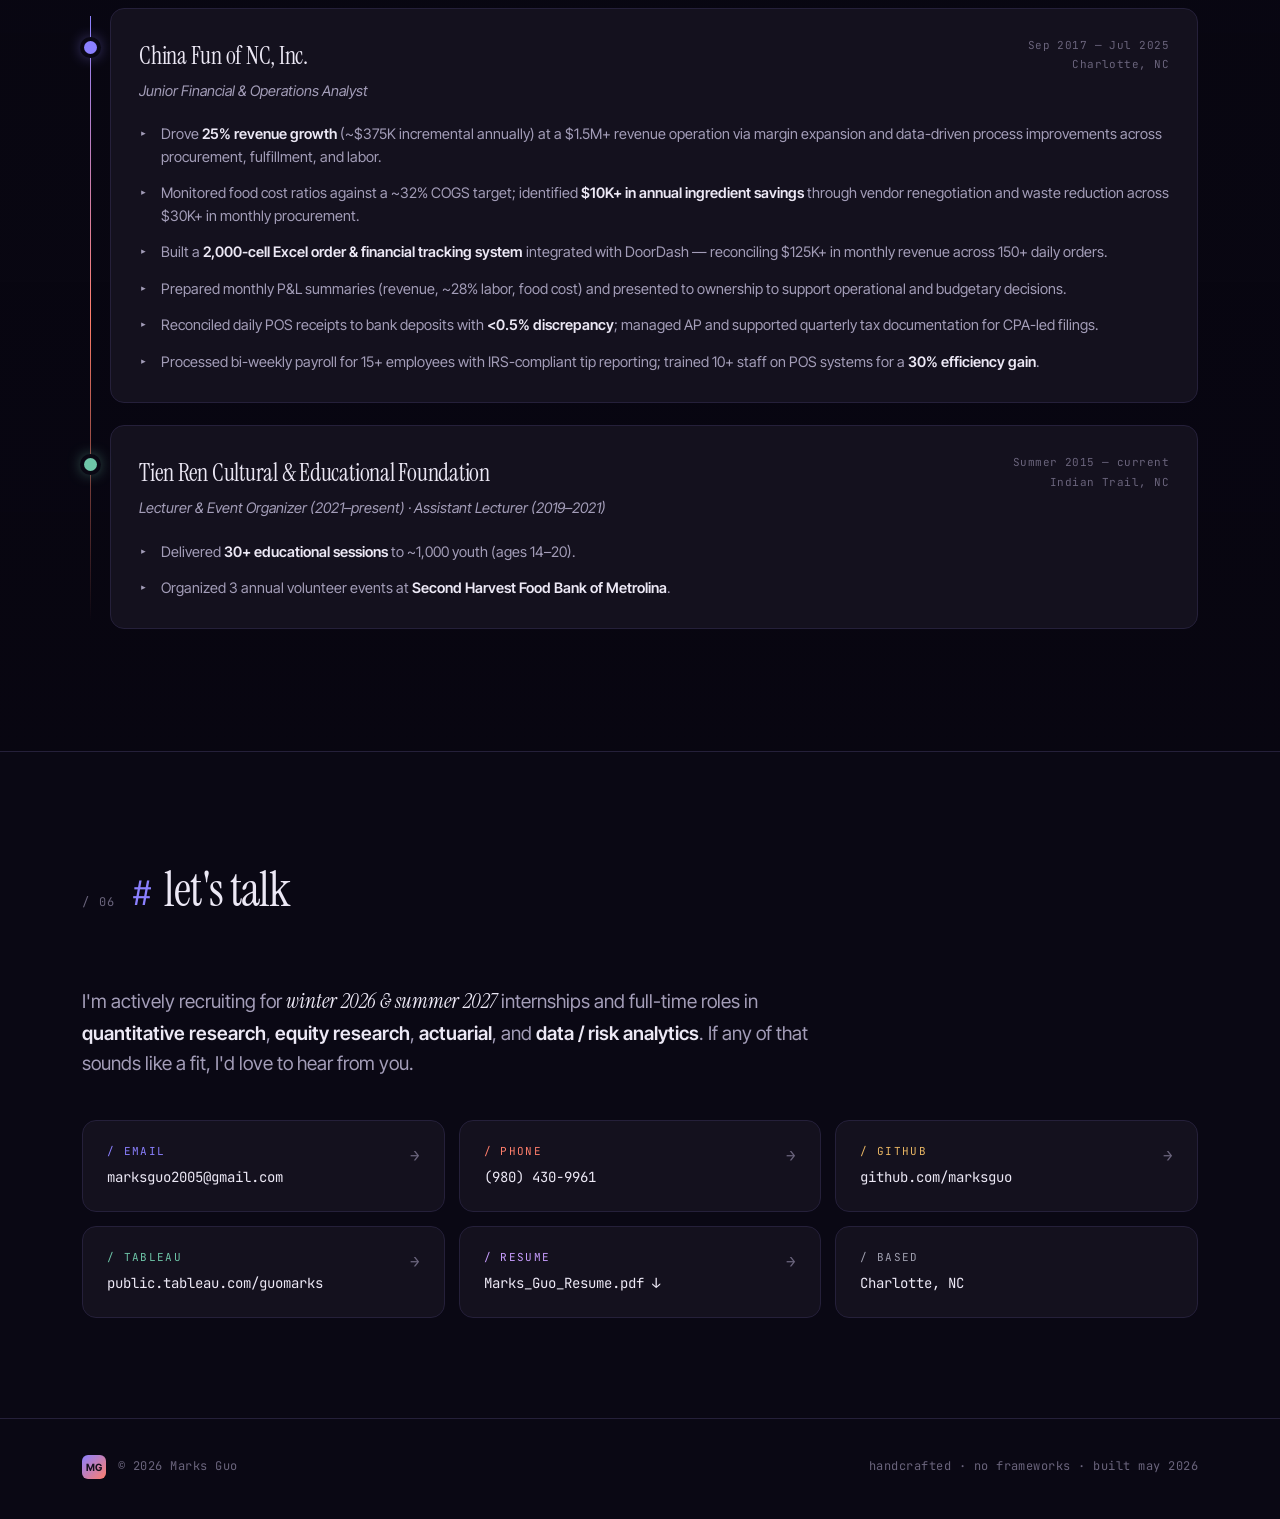
==== commit 4f1e05f2: "Update About/hero copy and personal cards; add gaming + playlist cards Rewrites hero lede and About " ====
--- a/index.html
+++ b/index.html
@@ -1,769 +1,835 @@
 <!doctype html>
 <html lang="en">
+
 <head>
-<meta charset="utf-8" />
-<meta name="viewport" content="width=device-width, initial-scale=1" />
-<title>Marks Guo — Statistics &amp; Finance</title>
-<meta name="description" content="Marks Guo — junior at the University of Rochester studying Statistics & Finance. Quantitative research, risk modeling, and labor market analytics." />
-
-<link rel="preconnect" href="https://fonts.googleapis.com" />
-<link rel="preconnect" href="https://fonts.gstatic.com" crossorigin />
-<link href="https://fonts.googleapis.com/css2?family=Instrument+Serif:ital@0;1&family=Inter+Tight:wght@400;500;600;700;800&family=JetBrains+Mono:wght@400;500;600&display=swap" rel="stylesheet" />
-<link rel="stylesheet" href="styles.css" />
+  <meta charset="utf-8" />
+  <meta name="viewport" content="width=device-width, initial-scale=1" />
+  <title>Marks Guo | Statistics &amp; Finance</title>
+  <meta name="description"
+    content="Marks Guo — junior at the University of Rochester studying Statistics & Finance. Quantitative research, risk modeling, and labor market analytics." />
+
+  <link rel="preconnect" href="https://fonts.googleapis.com" />
+  <link rel="preconnect" href="https://fonts.gstatic.com" crossorigin />
+  <link
+    href="https://fonts.googleapis.com/css2?family=Instrument+Serif:ital@0;1&family=Inter+Tight:wght@400;500;600;700;800&family=JetBrains+Mono:wght@400;500;600&display=swap"
+    rel="stylesheet" />
+  <link rel="stylesheet" href="styles.css" />
 </head>
+
 <body>
 
-<!-- ambient layers -->
-<div class="cursor-glow" aria-hidden="true"></div>
-<div class="aurora" aria-hidden="true">
-  <div class="aurora-blob a"></div>
-  <div class="aurora-blob b"></div>
-  <div class="aurora-blob c"></div>
-</div>
-<div class="grain" aria-hidden="true"></div>
-
-<!-- nav -->
-<header class="nav">
-  <div class="nav-inner">
-    <a href="#top" class="brand">
-      <span class="brand-mark">MG</span>
-      <span class="brand-name">marks_guo</span>
-    </a>
-    <nav class="nav-links" id="navLinks">
-      <a href="#about" data-section="about">about</a>
-      <a href="#more" data-section="more">more</a>
-      <a href="#projects" data-section="projects">work</a>
-      <a href="#skills" data-section="skills">skills</a>
-      <a href="#experience" data-section="experience">experience</a>
-      <a href="#contact" data-section="contact">contact</a>
-      <span class="nav-indicator" id="navIndicator"></span>
-    </nav>
-    <a href="assets/Marks_Guo_Resume.pdf" class="nav-cta" target="_blank" rel="noopener">
-      <span>resume.pdf</span>
-      <span class="arrow">&darr;</span>
-    </a>
+  <!-- ambient layers -->
+  <div class="cursor-glow" aria-hidden="true"></div>
+  <div class="aurora" aria-hidden="true">
+    <div class="aurora-blob a"></div>
+    <div class="aurora-blob b"></div>
+    <div class="aurora-blob c"></div>
   </div>
-</header>
-
-<main id="top">
-
-  <!-- HERO -->
-  <section class="hero">
-    <div class="hero-content">
-
-      <div class="hero-eyebrow">
-        <span class="pulse-dot"></span>
-        <span class="reveal">open to <strong>winter 2026 &amp; summer 2027 internships</strong></span>
-        <span class="dot-sep">&middot;</span>
-        <span class="reveal">Charlotte, NC</span>
+  <div class="grain" aria-hidden="true"></div>
+
+  <!-- nav -->
+  <header class="nav">
+    <div class="nav-inner">
+      <a href="#top" class="brand">
+        <span class="brand-mark">MG</span>
+        <span class="brand-name">marks_guo</span>
+      </a>
+      <nav class="nav-links" id="navLinks">
+        <a href="#about" data-section="about">about</a>
+        <a href="#more" data-section="more">more</a>
+        <a href="#projects" data-section="projects">work</a>
+        <a href="#skills" data-section="skills">skills</a>
+        <a href="#experience" data-section="experience">experience</a>
+        <a href="#contact" data-section="contact">contact</a>
+        <span class="nav-indicator" id="navIndicator"></span>
+      </nav>
+      <a href="assets/Marks_Guo_Resume.pdf" class="nav-cta" target="_blank" rel="noopener">
+        <span>resume.pdf</span>
+        <span class="arrow">&darr;</span>
+      </a>
+    </div>
+  </header>
+
+  <main id="top">
+
+    <!-- HERO -->
+    <section class="hero">
+      <div class="hero-content">
+
+        <div class="hero-eyebrow">
+          <span class="pulse-dot"></span>
+          <span class="reveal">open to <strong>winter 2026 &amp; summer 2027 internships</strong></span>
+          <span class="dot-sep">&middot;</span>
+          <span class="reveal">Charlotte, NC</span>
+        </div>
+
+        <h1 class="hero-name">
+          <span class="word reveal-up">Marks Guo<span class="period">.</span></span>
+        </h1>
+
+        <div class="hero-rotator reveal-up" style="--d: .12s">
+          <span class="rotator-fixed">currently thinking about </span>
+          <span class="rotator-wrap" aria-hidden="true">
+            <ul class="rotator-list" id="rotator">
+              <li>quantitative research.</li>
+              <li>risk models.</li>
+              <li>labor analytics.</li>
+              <li>Bayesian inference.</li>
+              <li>equity valuations.</li>
+            </ul>
+          </span>
+        </div>
+
+        <p class="hero-lede reveal-up" style="--d: .20s">
+          Hi, I'm Marks, a Statistics &amp; Finance student at the
+          <em>University of Rochester</em>. I like data analytics,
+          statistical modeling, and quantitative risk. I also really like to answer problems and find patterns.
+        </p>
+
+        <div class="hero-stats reveal-up" style="--d: .28s">
+          <div class="stat">
+            <span class="stat-num" data-target="3.70" data-decimals="2">0.00</span>
+            <span class="stat-lab">GPA / 4.00</span>
+          </div>
+          <div class="stat">
+            <span class="stat-num" data-target="4800" data-suffix="+">0</span>
+            <span class="stat-lab">daily returns modeled</span>
+          </div>
+          <div class="stat">
+            <span class="stat-num" data-target="14">0</span>
+            <span class="stat-lab">FRED series in pipeline</span>
+          </div>
+          <div class="stat">
+            <span class="stat-num" data-target="4">0</span>
+            <span class="stat-lab">languages spoken</span>
+          </div>
+        </div>
+
+        <div class="hero-cta reveal-up" style="--d: .36s">
+          <a href="#projects" class="btn primary magnetic">
+            browse projects
+            <span class="btn-arrow">&rarr;</span>
+          </a>
+          <a href="mailto:marksguo2005@gmail.com" class="btn ghost magnetic">
+            get in touch
+          </a>
+        </div>
+
       </div>
 
-      <h1 class="hero-name">
-        <span class="word reveal-up">Marks Guo<span class="period">.</span></span>
-      </h1>
-
-      <div class="hero-rotator reveal-up" style="--d: .12s">
-        <span class="rotator-fixed">currently thinking about </span>
-        <span class="rotator-wrap" aria-hidden="true">
-          <ul class="rotator-list" id="rotator">
-            <li>quantitative research.</li>
-            <li>risk models.</li>
-            <li>labor analytics.</li>
-            <li>Bayesian inference.</li>
-            <li>equity valuations.</li>
+      <!-- scroll cue -->
+      <div class="scroll-cue" aria-hidden="true">
+        <span>scroll</span>
+        <div class="scroll-line"></div>
+      </div>
+    </section>
+
+
+    <!-- ABOUT -->
+    <section id="about" class="section">
+      <div class="container">
+        <header class="section-head">
+          <span class="section-num">/ 01</span>
+          <h2 class="section-h"><span class="hash">#</span> about</h2>
+        </header>
+
+        <div class="two-col">
+          <div class="prose">
+            <p class="lead">
+              I'm a junior at the <strong>University of Rochester</strong> pursuing a
+              double major in <strong>Statistics</strong> and <strong>Finance</strong>,
+              with a Certificate in Actuarial Studies in progress and a place on the
+              Dean's List every semester.
+            </p>
+            <p>
+              My work sits at combining quantitative methods and capital
+              markets &mdash; Bayesian inference, regression diagnostics, financial
+              statement analysis. I also make sure the models used are credible and trustworthy.
+            </p>
+            <p>
+              I've recently been really into running research projects. From raw FRED pulls and
+              PostgreSQL schemas, through diagnostics and convergence checks, to
+              published Tableau dashboards and equity research write-ups. The boring
+              stuff is half the work, but its also where most analyses quietly go wrong.
+            </p>
+
+            <div class="now-box">
+              <span class="now-label">/ currently</span>
+              <ul class="now-list">
+                <li><span class="dot c1"></span> exploring new agentic AI tools</li>
+                <li><span class="dot c2"></span> analyzing different types of Expected Shortfall in the market</li>
+                <li><span class="dot c3"></span> extending SPY volatility work into a GARCH(1,1) baseline
+                </li>
+                <li><span class="dot c4"></span> shipping the live <em>Beyond U-3</em> labor dashboard</li>
+              </ul>
+            </div>
+          </div>
+
+          <aside class="profile-card">
+            <div class="card-head">
+              <span class="card-mark">MG</span>
+              <div>
+                <div class="card-title">Marks Guo</div>
+                <div class="card-sub">stats &middot; finance &middot; rochester '27</div>
+              </div>
+            </div>
+            <div class="card-row"><span class="card-k">school</span><span class="card-v">U. of Rochester</span></div>
+            <div class="card-row"><span class="card-k">grad</span><span class="card-v">June 2027</span></div>
+            <div class="card-row"><span class="card-k">major</span><span class="card-v">B.S. Statistics</span></div>
+            <div class="card-row"><span class="card-k">major</span><span class="card-v">B.S. Finance</span></div>
+            <div class="card-row"><span class="card-k">gpa</span><span class="card-v">3.70 / 4.00</span></div>
+            <div class="card-row"><span class="card-k">cert.</span><span class="card-v">Actuarial Studies
+                <em>(WIP)</em></span></div>
+            <div class="card-row"><span class="card-k">location</span><span class="card-v">Charlotte, NC</span></div>
+            <div class="card-row"><span class="card-k">languages</span><span class="card-v">EN &middot; ZH &middot; YUE
+                &middot; FZ</span></div>
+            <div class="card-row"><span class="card-k">status</span><span class="card-v"><span
+                  class="pulse-dot mini"></span> recruiting</span></div>
+          </aside>
+        </div>
+      </div>
+    </section>
+
+
+    <!-- MORE ABOUT ME -->
+    <section id="more" class="section more-section">
+      <div class="container">
+        <header class="section-head">
+          <span class="section-num">/ 02</span>
+          <h2 class="section-h"><span class="hash">#</span> about me</h2>
+          <p class="section-sub">Some stuff about me outside of my work</p>
+        </header>
+
+        <div class="personal-grid">
+
+          <article class="personal-card" style="--accent: #e88ab8;">
+            <span class="pc-tab">/ home</span>
+            <h3>Where I'm from</h3>
+            <p class="pc-placeholder">I was born in Brooklyn, NY, but spent my first 5 years growing up in Fuzhou, a
+              city in China's Fujian province, where my parents are from. However, we came back to the states and I grew
+              up in Charlotte, NC, until I left for College at the University of Rochester.</p>
+          </article>
+
+          <article class="personal-card" style="--accent: #e8b563;">
+            <span class="pc-tab">/ controller</span>
+            <h3>What I'm playing</h3>
+            <p class="pc-placeholder">What I play when I need to turn my brain off: Washington Post Crosswords, NYT Wordle, Clash Royale (Ultimate Champion), LOL: Wild Rift (Grandmaster), and Teamfight Tactics (Set 15 peak Challenger). Also recently been into competitive Pokemon, since I collected cards as a kid.</p>
+          </article>
+
+          <article class="personal-card" style="--accent: #6ec5a8;">
+            <span class="pc-tab">/ ears</span>
+            <h3>What I'm listening to</h3>
+            <p class="pc-placeholder">I listen to a lot of indie, rock, rap, pop, alternative, rnb, etc. Here's everything because I am not a playlist person: <a href="https://open.spotify.com/playlist/4RxD2C1NT8S0OEM8ofKCxx?si=5c66a73985ab4736" target="_blank" rel="noopener noreferrer" style="color:#58a6ff;">Marks's Playlist</a>. If you have any music recommendations, I am always (and I mean genuinely always) interested!</p>
+          </article>
+
+          <article class="personal-card" style="--accent: #c89eff;">
+            <span class="pc-tab">/ outside work</span>
+            <h3>What I'm into</h3>
+            <p class="pc-placeholder">Exploring new music genres, keeping up with AI news and new AI tools, and math (originally wanted to be a math major!). I'm also picking back up piano and drawing, things I did as a kid that I dropped along the way.</p>
+          </article>
+
+          <article class="personal-card" style="--accent: #8b80ff;">
+            <span class="pc-tab">/ side quests</span>
+            <h3>If I had infinite time</h3>
+            <p class="pc-placeholder">I wan't to explore and travel to a bunch of different countries and embracing the culture. In middle school, I went on a trip sponsored by Education First to Costa Rica, and that is one of my most eye-opening and enjoyable experiences I have ever been on.</p>
+          </article>
+
+          <article class="personal-card" style="--accent: #ff7e6b;">
+            <span class="pc-tab">/ random</span>
+            <h3>A small fact about me</h3>
+            <p class="pc-placeholder">My birthday (7/16), my older brother's (7/13), and my dad's (7/14) are all in the same week. As a kid, we used to go to IHOP on all three days because I really liked their hashbrowns, so now IHOP is my comfort food.</p>
+          </article>
+
+        </div>
+      </div>
+    </section>
+
+
+    <!-- PROJECTS -->
+    <section id="projects" class="section alt">
+      <div class="container">
+        <header class="section-head">
+          <span class="section-num">/ 03</span>
+          <h2 class="section-h"><span class="hash">#</span> selected work</h2>
+          <p class="section-sub">Independent research &mdash; full pipeline, code, and write-up on each.</p>
+        </header>
+
+        <!-- 01 FRTB Risk Monitor -->
+        <article class="project" style="--accent: #58a6ff; --accent-soft: rgba(88,166,255,.14);">
+          <div class="project-glow"></div>
+          <header class="project-head">
+            <div class="project-headl">
+              <span class="project-num">01 / frtb</span>
+              <h3>FRTB IMA Risk Monitor</h3>
+              <p class="project-tags">
+                <span class="tag">Python</span>
+                <span class="tag">PostgreSQL</span>
+                <span class="tag">Plotly Dash</span>
+                <span class="tag">Docker</span>
+                <span class="tag">CI/CD</span>
+                <span class="tag">Claude API</span>
+              </p>
+            </div>
+            <span class="project-when">May 2026 &mdash; current</span>
+          </header>
+
+          <p class="project-desc">
+            A production-grade, automated risk system computing Basel III
+            <em>FRTB</em> Internal-Models-Approach capital &mdash; Value at Risk,
+            Expected Shortfall, stress calibration, and a Standardised-Approach
+            comparison &mdash; on a multi-asset book, served to a
+            <b>live, deployed dashboard</b>.
+          </p>
+
+          <ul class="project-points">
+            <li>97.5% Historical-Simulation <b>VaR &amp; Expected Shortfall</b> (with parametric &amp; Monte-Carlo
+              Student-t comparisons), stress-calibrated and liquidity-horizon-adjusted, across a 6-asset book
+              (<b>29,000+</b> daily obs, 2007&ndash;26).</li>
+            <li>Computes an <b>Internal-Models vs Standardised-Approach</b> capital charge under the Basel III <b>output
+                floor</b> &mdash; here the SA floor binds at <b>11.2%</b> of notional.</li>
+            <li>Weekly <b>Acerbi-Szekely</b> ES backtest with Kupiec &amp; Christoffersen tests; surfaced a
+              <b>54%-of-weeks</b> failure rate revealing the procyclicality of rolling-window ES.</li>
+            <li>Engineered end-to-end: <b>pytest + GitHub Actions CI</b>, a Dockerized stack, and a <b>daily cloud
+                run</b> (Actions cron) whose event detector flags regime shifts, ES spikes &amp; backtest breaches, then
+              auto-publishes <b>Claude-written risk-desk recaps</b> with rendered risk cards.</li>
+            <li>Architected by directing <b>Claude Code (agentic AI)</b>, with every risk function validated against
+              hand-checked results as the human-in-the-loop.</li>
           </ul>
-        </span>
-      </div>
-
-      <p class="hero-lede reveal-up" style="--d: .20s">
-        Hi, I'm Marks &mdash; a Statistics &amp; Finance student at the
-        <em>University of Rochester</em> who's genuinely into data analytics,
-        statistical modeling, and quantitative risk. Lately I've been building a
-        live <em>FRTB risk monitor</em> that computes regulatory capital and
-        backtests itself, and digging through FRED data and labor statistics to
-        find the signals that actually move the needle &mdash; I like turning
-        messy data into things that hold up under a second look.
-      </p>
-
-      <div class="hero-stats reveal-up" style="--d: .28s">
-        <div class="stat">
-          <span class="stat-num" data-target="3.70" data-decimals="2">0.00</span>
-          <span class="stat-lab">GPA / 4.00</span>
-        </div>
-        <div class="stat">
-          <span class="stat-num" data-target="4800" data-suffix="+">0</span>
-          <span class="stat-lab">daily returns modeled</span>
-        </div>
-        <div class="stat">
-          <span class="stat-num" data-target="14">0</span>
-          <span class="stat-lab">FRED series in pipeline</span>
-        </div>
-        <div class="stat">
-          <span class="stat-num" data-target="4">0</span>
-          <span class="stat-lab">languages spoken</span>
-        </div>
-      </div>
-
-      <div class="hero-cta reveal-up" style="--d: .36s">
-        <a href="#projects" class="btn primary magnetic">
-          browse projects
-          <span class="btn-arrow">&rarr;</span>
-        </a>
-        <a href="mailto:marksguo2005@gmail.com" class="btn ghost magnetic">
-          get in touch
-        </a>
-      </div>
-
-    </div>
-
-    <!-- scroll cue -->
-    <div class="scroll-cue" aria-hidden="true">
-      <span>scroll</span>
-      <div class="scroll-line"></div>
-    </div>
-  </section>
-
-
-  <!-- ABOUT -->
-  <section id="about" class="section">
-    <div class="container">
-      <header class="section-head">
-        <span class="section-num">/ 01</span>
-        <h2 class="section-h"><span class="hash">#</span> about</h2>
-      </header>
-
-      <div class="two-col">
-        <div class="prose">
-          <p class="lead">
-            I'm a junior at the <strong>University of Rochester</strong> pursuing a
-            double major in <strong>Statistics</strong> and <strong>Finance</strong>,
-            with a Certificate in Actuarial Studies in progress and a place on the
-            Dean's List every semester.
+
+          <div class="project-viz horizontal">
+            <div class="metric-card">
+              <span class="metric-k">ES 97.5%</span>
+              <span class="metric-v">1.56%</span>
+              <span class="metric-sub">liq-adj 3.36%</span>
+            </div>
+            <div class="metric-card">
+              <span class="metric-k">capital</span>
+              <span class="metric-v">11.2%</span>
+              <span class="metric-sub">SA floor binds</span>
+            </div>
+            <div class="metric-card">
+              <span class="metric-k">backtest</span>
+              <span class="metric-v">54%</span>
+              <span class="metric-sub">weeks fail</span>
+            </div>
+            <div class="metric-card">
+              <span class="metric-k">history</span>
+              <span class="metric-v">29k+</span>
+              <span class="metric-sub">obs &middot; 2007&ndash;26</span>
+            </div>
+          </div>
+
+          <figure class="project-shot" style="margin:1.25rem 0 0;">
+            <img src="assets/frtb-dashboard.png" loading="lazy"
+              alt="FRTB risk dashboard: ES vs VaR, volatility regime, per-asset risk contribution, and weekly backtest"
+              style="width:100%; border-radius:12px; border:1px solid rgba(255,255,255,.08); display:block;" />
+            <figcaption style="margin:.6rem 0 0; font-size:.78rem; color:#9aa0aa;">Reading the four panels:</figcaption>
+            <ul
+              style="list-style:none; padding:0; margin:.4rem 0 0; display:grid; grid-template-columns:repeat(auto-fit,minmax(230px,1fr)); gap:.35rem .9rem; font-size:.78rem; color:#9aa0aa; line-height:1.45;">
+              <li><b style="color:#58a6ff;">ES vs VaR</b> &mdash; average tail-day loss vs the loss threshold, over 252
+                days.</li>
+              <li><b style="color:#58a6ff;">Volatility regime</b> &mdash; shaded background: green calm, amber elevated,
+                red stressed.</li>
+              <li><b style="color:#58a6ff;">Asset contribution</b> &mdash; which holding drives today's potential
+                bad-day loss.</li>
+              <li><b style="color:#58a6ff;">Backtest (Z2)</b> &mdash; weekly model check; green passes, red
+                underestimates risk.</li>
+            </ul>
+          </figure>
+
+          <div class="project-links">
+            <a href="https://frtb-ima-risk-monitor.onrender.com/" target="_blank" rel="noopener">live dashboard
+              <span>&rarr;</span></a>
+            <a href="https://github.com/marksguo/frtb-ima-risk-monitor" target="_blank" rel="noopener">github
+              <span>&rarr;</span></a>
+          </div>
+        </article>
+
+        <!-- 02 Labor Dashboard -->
+        <article class="project" style="--accent: #8b80ff; --accent-soft: rgba(139,128,255,.14);">
+          <div class="project-glow"></div>
+          <header class="project-head">
+            <div class="project-headl">
+              <span class="project-num">02 / labor</span>
+              <h3>Beyond U-3: Labor Market Dashboard</h3>
+              <p class="project-tags">
+                <span class="tag">Python</span>
+                <span class="tag">PostgreSQL</span>
+                <span class="tag">SQL</span>
+                <span class="tag">Tableau</span>
+                <span class="tag">FRED API</span>
+                <span class="tag">SQLAlchemy</span>
+              </p>
+            </div>
+            <span class="project-when">May 2026 &mdash; current</span>
+          </header>
+
+          <p class="project-desc">
+            An automated macro dashboard that quantifies how the official U-3
+            unemployment rate <em>systematically understates</em> labor market
+            stress &mdash; and tracks the leading indicators that actually signal
+            turning points.
           </p>
-          <p>
-            My work sits at the intersection of quantitative methods and capital
-            markets &mdash; Bayesian inference, regression diagnostics, financial
-            statement analysis, and the kind of careful data engineering that lets
-            a model actually be trusted.
+
+          <div class="project-body">
+            <ul class="project-points">
+              <li>Designed a normalized PostgreSQL database storing <b>14 FRED time series</b> across 30+ years of U.S.
+                labor data.</li>
+              <li>Quantified U-3 understates labor stress by <b>4.42 pts</b> in normal periods, <b>5.37 pts</b> in the
+                Great Recession.</li>
+              <li>Built a Python pipeline (FRED + pandas + SQLAlchemy) resampling mixed-frequency series and computing
+                derived metrics live.</li>
+              <li>Scheduled monthly via Windows Task Scheduler &mdash; production database, zero manual refresh.</li>
+              <li>Tracks 8 leading indicators including temp help (<b>−21.4%</b> from peak), quits rate, 10Y&ndash;2Y
+                spread, saving rate.</li>
+            </ul>
+
+            <!-- mini live-snapshot chart -->
+            <div class="project-viz">
+              <div class="viz-head">
+                <span class="viz-title">snapshot &middot; apr 2026</span>
+                <span class="viz-dot">●&nbsp;live</span>
+              </div>
+
+              <!-- inline SVG sparkline: U-3 vs U-6 -->
+              <div class="spark-wrap">
+                <div class="spark-row">
+                  <span class="spark-lab">U-3</span>
+                  <svg class="spark" viewBox="0 0 200 40" preserveAspectRatio="none">
+                    <path class="spark-path c-blue"
+                      d="M0.0,36.0 L5.7,30.2 L11.4,30.2 L17.1,33.1 L22.9,27.3 L28.6,27.3 L34.3,21.5 L40.0,27.3 L45.7,24.4 L51.4,27.3 L57.1,21.5 L62.9,21.5 L68.6,21.5 L74.3,21.5 L80.0,15.6 L85.7,12.7 L91.4,12.7 L97.1,15.6 L102.9,15.6 L108.6,12.7 L114.3,15.6 L120.0,18.5 L125.7,12.7 L131.4,12.7 L137.1,12.7 L142.9,9.8 L148.6,15.6 L154.3,9.8 L160.0,9.8 L165.7,6.9 L171.4,4.0 L177.1,6.9 L182.9,9.8 L188.6,6.9 L194.3,9.8 L200.0,9.8" />
+                  </svg>
+                  <span class="spark-val">4.3%</span>
+                </div>
+                <div class="spark-row">
+                  <span class="spark-lab">U-6</span>
+                  <svg class="spark" viewBox="0 0 200 40" preserveAspectRatio="none">
+                    <path class="spark-path c-coral"
+                      d="M0.0,36.0 L5.7,34.5 L11.4,31.4 L17.1,34.5 L22.9,28.4 L28.6,29.9 L34.3,26.9 L40.0,29.9 L45.7,26.9 L51.4,26.9 L57.1,25.3 L62.9,25.3 L68.6,23.8 L74.3,23.8 L80.0,23.8 L85.7,17.7 L91.4,17.7 L97.1,19.2 L102.9,19.2 L108.6,19.2 L114.3,20.8 L120.0,22.3 L125.7,14.7 L131.4,16.2 L137.1,17.7 L142.9,17.7 L148.6,19.2 L154.3,16.2 L160.0,13.1 L165.7,13.1 L171.4,4.0 L177.1,8.6 L182.9,13.1 L188.6,16.2 L194.3,14.7 L200.0,11.6" />
+                  </svg>
+                  <span class="spark-val">8.2%</span>
+                </div>
+                <div class="spark-row">
+                  <span class="spark-lab">temp.helps</span>
+                  <svg class="spark" viewBox="0 0 200 40" preserveAspectRatio="none">
+                    <path class="spark-path c-amber"
+                      d="M0.0,4.0 L5.7,6.3 L11.4,8.7 L17.1,10.3 L22.9,11.9 L28.6,13.0 L34.3,15.7 L40.0,19.1 L45.7,18.6 L51.4,19.8 L57.1,20.2 L62.9,21.4 L68.6,22.3 L74.3,24.3 L80.0,25.4 L85.7,26.5 L91.4,27.9 L97.1,29.0 L102.9,28.8 L108.6,29.5 L114.3,29.7 L120.0,30.1 L125.7,30.4 L131.4,30.6 L137.1,31.5 L142.9,32.2 L148.6,32.8 L154.3,33.5 L160.0,34.4 L165.7,35.8 L171.4,34.9 L177.1,36.0 L182.9,34.6 L188.6,34.4 L194.3,34.0 L200.0,33.5" />
+                  </svg>
+                  <span class="spark-val warn">&minus;21.4%</span>
+                </div>
+                <div class="spark-row">
+                  <span class="spark-lab">yield 10y&minus;2y</span>
+                  <svg class="spark" viewBox="0 0 200 40" preserveAspectRatio="none">
+                    <path class="spark-path c-mint"
+                      d="M0.0,28.6 L5.7,35.2 L11.4,36.0 L17.1,32.1 L22.9,30.3 L28.6,22.9 L34.3,25.1 L40.0,26.2 L45.7,22.8 L51.4,24.2 L57.1,25.1 L62.9,24.1 L68.6,24.9 L74.3,26.1 L80.0,22.4 L85.7,19.4 L91.4,15.5 L97.1,15.0 L102.9,15.5 L108.6,14.2 L114.3,10.4 L120.0,12.7 L125.7,11.3 L131.4,7.5 L137.1,7.4 L142.9,7.6 L148.6,7.3 L154.3,6.3 L160.0,6.5 L165.7,6.7 L171.4,6.7 L177.1,4.7 L182.9,4.0 L188.6,4.5 L194.3,6.9 L200.0,7.1" />
+                  </svg>
+                  <span class="spark-val">+0.52%</span>
+                </div>
+                <div class="spark-row">
+                  <span class="spark-lab">saving rate</span>
+                  <svg class="spark" viewBox="0 0 200 40" preserveAspectRatio="none">
+                    <path class="spark-path c-rose"
+                      d="M0.0,7.4 L5.7,10.9 L11.4,14.3 L17.1,13.1 L22.9,16.6 L28.6,15.4 L34.3,13.1 L40.0,13.1 L45.7,4.0 L51.4,7.4 L57.1,9.7 L62.9,10.9 L68.6,10.9 L74.3,12.0 L80.0,16.6 L85.7,17.7 L91.4,22.3 L97.1,20.0 L102.9,21.1 L108.6,28.0 L114.3,18.9 L120.0,17.7 L125.7,18.9 L131.4,14.3 L137.1,21.1 L142.9,24.6 L148.6,25.7 L154.3,26.9 L160.0,28.0 L165.7,31.4 L171.4,31.4 L177.1,32.6 L182.9,25.7 L188.6,32.6 L194.3,36.0" />
+                  </svg>
+                  <span class="spark-val warn">3.6%</span>
+                </div>
+                <div class="spark-row">
+                  <span class="spark-lab">prime LFPR</span>
+                  <svg class="spark" viewBox="0 0 200 40" preserveAspectRatio="none">
+                    <path class="spark-path c-blue"
+                      d="M0.0,28.0 L5.7,24.0 L11.4,28.0 L17.1,28.0 L22.9,24.0 L28.6,28.0 L34.3,28.0 L40.0,36.0 L45.7,32.0 L51.4,24.0 L57.1,28.0 L62.9,24.0 L68.6,20.0 L74.3,16.0 L80.0,4.0 L85.7,8.0 L91.4,12.0 L97.1,24.0 L102.9,24.0 L108.6,28.0 L114.3,24.0 L120.0,24.0 L125.7,32.0 L131.4,20.0 L137.1,28.0 L142.9,24.0 L148.6,28.0 L154.3,16.0 L160.0,16.0 L171.4,12.0 L177.1,12.0 L182.9,4.0 L188.6,8.0 L194.3,12.0 L200.0,12.0" />
+                  </svg>
+                  <span class="spark-val ok">83.8%</span>
+                </div>
+              </div>
+            </div>
+          </div>
+
+          <div class="project-links">
+            <a href="labor-dashboard.html">case study <span>&rarr;</span></a>
+            <a href="https://github.com/marksguo/labor-market-dashboard" target="_blank" rel="noopener">github
+              <span>&rarr;</span></a>
+            <a href="https://public.tableau.com/app/profile/guomarks" target="_blank" rel="noopener">tableau dashboard
+              <span>&rarr;</span></a>
+          </div>
+        </article>
+
+        <!-- 03 SPY Volatility -->
+        <article class="project" style="--accent: #ff7e6b; --accent-soft: rgba(255,126,107,.14);">
+          <div class="project-glow"></div>
+          <header class="project-head">
+            <div class="project-headl">
+              <span class="project-num">03 / risk</span>
+              <h3>S&amp;P 500 Volatility Prediction</h3>
+              <p class="project-tags">
+                <span class="tag">Python</span>
+                <span class="tag">R</span>
+                <span class="tag">OLS</span>
+                <span class="tag">WLS</span>
+                <span class="tag">Robust M-Est.</span>
+              </p>
+            </div>
+            <span class="project-when">Jan &mdash; May 2026</span>
+          </header>
+
+          <p class="project-desc">
+            Built and compared three regression families on <b>4,800+ daily S&amp;P 500 returns
+              (2007&ndash;2026)</b> to predict realized volatility and quantify risk persistence
+            &mdash; the empirical backbone of any dynamic VaR framework.
           </p>
-          <p>
-            I like running research projects end-to-end: from raw FRED pulls and
-            PostgreSQL schemas, through diagnostics and convergence checks, to
-            published Tableau dashboards and equity research write-ups. The boring
-            plumbing is half the work, and where most analyses quietly go wrong.
+
+          <ul class="project-points">
+            <li>Confirmed statistically significant <b>volatility clustering</b> (<code>p &lt; 0.0001</code>); directly
+              supports dynamic VaR and portfolio risk frameworks used in industry.</li>
+            <li>Validated via 70/30 train-test split with full diagnostic suite &mdash; heteroscedasticity testing, ACF
+              analysis, Cook's distance influence detection.</li>
+            <li>Compared OLS, WLS, and Robust M-estimation to surface which assumptions hold once you stop pretending
+              returns are i.i.d. normal.</li>
+          </ul>
+
+          <div class="project-viz horizontal">
+            <div class="metric-card">
+              <span class="metric-k">n</span>
+              <span class="metric-v">4,800+</span>
+              <span class="metric-sub">daily returns</span>
+            </div>
+            <div class="metric-card">
+              <span class="metric-k">window</span>
+              <span class="metric-v">2007&ndash;26</span>
+              <span class="metric-sub">19 yrs &middot; 2 regimes</span>
+            </div>
+            <div class="metric-card">
+              <span class="metric-k">clustering</span>
+              <span class="metric-v">p&lt;.0001</span>
+              <span class="metric-sub">significant</span>
+            </div>
+            <div class="metric-card">
+              <span class="metric-k">split</span>
+              <span class="metric-v">70 / 30</span>
+              <span class="metric-sub">train / test</span>
+            </div>
+          </div>
+
+          <div class="project-links">
+            <a href="https://github.com/marksguo/SPY-Volatility-Modeling" target="_blank" rel="noopener">
+              github.com/marksguo/SPY-Volatility-Modeling <span>&rarr;</span>
+            </a>
+          </div>
+        </article>
+
+        <!-- 04 Bayesian -->
+        <article class="project" style="--accent: #c89eff; --accent-soft: rgba(200,158,255,.14);">
+          <div class="project-glow"></div>
+          <header class="project-head">
+            <div class="project-headl">
+              <span class="project-num">04 / inference</span>
+              <h3>Bayesian Hierarchical Modeling</h3>
+              <p class="project-tags">
+                <span class="tag">R</span>
+                <span class="tag">Metropolis-Hastings</span>
+                <span class="tag">MCMC</span>
+                <span class="tag">Diagnostics</span>
+              </p>
+            </div>
+            <span class="project-when">Sep 2025 &mdash; Mar 2026</span>
+          </header>
+
+          <p class="project-desc">
+            Implemented a hierarchical Bayesian model from scratch with a custom
+            Metropolis-Hastings sampler &mdash; not a library call &mdash; to estimate
+            group-level probabilities and quantify uncertainty rigorously.
           </p>
 
-          <div class="now-box">
-            <span class="now-label">/ currently</span>
-            <ul class="now-list">
-              <li><span class="dot c1"></span> shipping the live <em>Beyond U-3</em> labor dashboard</li>
-              <li><span class="dot c2"></span> extending SPY volatility work into a GARCH(1,1) baseline</li>
-              <li><span class="dot c3"></span> reading <em>Hull</em> &middot; <em>Bayesian Data Analysis</em> (Gelman)</li>
-              <li><span class="dot c4"></span> studying for the SOA Exam P</li>
-            </ul>
-          </div>
-        </div>
-
-        <aside class="profile-card">
-          <div class="card-head">
-            <span class="card-mark">MG</span>
-            <div>
-              <div class="card-title">Marks Guo</div>
-              <div class="card-sub">stats &middot; finance &middot; rochester '27</div>
-            </div>
-          </div>
-          <div class="card-row"><span class="card-k">school</span><span class="card-v">U. of Rochester</span></div>
-          <div class="card-row"><span class="card-k">grad</span><span class="card-v">June 2027</span></div>
-          <div class="card-row"><span class="card-k">major</span><span class="card-v">B.S. Statistics</span></div>
-          <div class="card-row"><span class="card-k">major</span><span class="card-v">B.S. Finance</span></div>
-          <div class="card-row"><span class="card-k">gpa</span><span class="card-v">3.70 / 4.00</span></div>
-          <div class="card-row"><span class="card-k">cert.</span><span class="card-v">Actuarial Studies <em>(WIP)</em></span></div>
-          <div class="card-row"><span class="card-k">location</span><span class="card-v">Charlotte, NC</span></div>
-          <div class="card-row"><span class="card-k">languages</span><span class="card-v">EN &middot; ZH &middot; YUE &middot; FZ</span></div>
-          <div class="card-row"><span class="card-k">status</span><span class="card-v"><span class="pulse-dot mini"></span> recruiting</span></div>
-        </aside>
-      </div>
-    </div>
-  </section>
-
-
-  <!-- MORE ABOUT ME -->
-  <section id="more" class="section more-section">
-    <div class="container">
-      <header class="section-head">
-        <span class="section-num">/ 02</span>
-        <h2 class="section-h"><span class="hash">#</span> about me</h2>
-        <p class="section-sub">The stuff that doesn't fit on a resume. <em>In progress &mdash; I'll keep adding.</em></p>
-      </header>
-
-      <div class="personal-grid">
-
-        <article class="personal-card" style="--accent: #e88ab8;">
-          <span class="pc-tab">/ home</span>
-          <h3>Where I'm from</h3>
-          <p class="pc-placeholder">A line or two about Charlotte, your roots, and the path that brought you to Rochester.</p>
+          <ul class="project-points">
+            <li>Ran <b>4 Markov chains × 100,000 iterations</b> each; tuned proposal step sizes for healthy acceptance
+              rates.</li>
+            <li>Confirmed convergence via Gelman-Rubin diagnostics (<code>PSRF = 1.0</code>); effective sample sizes
+              exceeding <b>26,000</b> across all chains.</li>
+            <li>Delivered findings with 95% credible intervals and actionable business recommendations translated for
+              non-technical stakeholders.</li>
+          </ul>
+
+          <div class="project-viz horizontal">
+            <div class="metric-card">
+              <span class="metric-k">chains</span>
+              <span class="metric-v">4</span>
+              <span class="metric-sub">parallel</span>
+            </div>
+            <div class="metric-card">
+              <span class="metric-k">iter / chain</span>
+              <span class="metric-v">100k</span>
+              <span class="metric-sub">incl. burn-in</span>
+            </div>
+            <div class="metric-card">
+              <span class="metric-k">PSRF</span>
+              <span class="metric-v">1.0</span>
+              <span class="metric-sub">converged</span>
+            </div>
+            <div class="metric-card">
+              <span class="metric-k">ESS</span>
+              <span class="metric-v">26k+</span>
+              <span class="metric-sub">all chains</span>
+            </div>
+          </div>
         </article>
 
-        <article class="personal-card" style="--accent: #e8b563;">
-          <span class="pc-tab">/ shelf</span>
-          <h3>What I'm reading</h3>
-          <p class="pc-placeholder">2&ndash;3 current books. A mix of finance and something else shows range &mdash; novel, history, biography.</p>
-        </article>
-
-        <article class="personal-card" style="--accent: #6ec5a8;">
-          <span class="pc-tab">/ ears</span>
-          <h3>What I'm listening to</h3>
-          <p class="pc-placeholder">Music, podcasts, audiobooks. Specific is more memorable than &ldquo;I like jazz.&rdquo;</p>
-        </article>
-
-        <article class="personal-card" style="--accent: #c89eff;">
-          <span class="pc-tab">/ outside work</span>
-          <h3>What I'm into</h3>
-          <p class="pc-placeholder">Chinese literature &amp; history, math, music &mdash; pick what's actually true now, in your own voice.</p>
-        </article>
-
-        <article class="personal-card" style="--accent: #8b80ff;">
-          <span class="pc-tab">/ side quests</span>
-          <h3>If I had infinite time</h3>
-          <p class="pc-placeholder">The thing you'd build, write, study, or start. Specific dream &gt; vague one.</p>
-        </article>
-
-        <article class="personal-card" style="--accent: #ff7e6b;">
-          <span class="pc-tab">/ random</span>
-          <h3>A small fact about me</h3>
-          <p class="pc-placeholder">Something a recruiter would actually remember. Skip the safe answer.</p>
-        </article>
-
-      </div>
-    </div>
-  </section>
-
-
-  <!-- PROJECTS -->
-  <section id="projects" class="section alt">
-    <div class="container">
-      <header class="section-head">
-        <span class="section-num">/ 03</span>
-        <h2 class="section-h"><span class="hash">#</span> selected work</h2>
-        <p class="section-sub">Independent research &mdash; full pipeline, code, and write-up on each.</p>
-      </header>
-
-      <!-- 01 FRTB Risk Monitor -->
-      <article class="project" style="--accent: #58a6ff; --accent-soft: rgba(88,166,255,.14);">
-        <div class="project-glow"></div>
-        <header class="project-head">
-          <div class="project-headl">
-            <span class="project-num">01 / frtb</span>
-            <h3>FRTB IMA Risk Monitor</h3>
-            <p class="project-tags">
-              <span class="tag">Python</span>
-              <span class="tag">PostgreSQL</span>
-              <span class="tag">Plotly Dash</span>
-              <span class="tag">Docker</span>
-              <span class="tag">CI/CD</span>
-              <span class="tag">Claude API</span>
-            </p>
-          </div>
-          <span class="project-when">May 2026 &mdash; current</span>
-        </header>
-
-        <p class="project-desc">
-          A production-grade, automated risk system computing Basel III
-          <em>FRTB</em> Internal-Models-Approach capital &mdash; Value at Risk,
-          Expected Shortfall, stress calibration, and a Standardised-Approach
-          comparison &mdash; on a multi-asset book, served to a
-          <b>live, deployed dashboard</b>.
-        </p>
-
-        <ul class="project-points">
-          <li>97.5% Historical-Simulation <b>VaR &amp; Expected Shortfall</b> (with parametric &amp; Monte-Carlo Student-t comparisons), stress-calibrated and liquidity-horizon-adjusted, across a 6-asset book (<b>29,000+</b> daily obs, 2007&ndash;26).</li>
-          <li>Computes an <b>Internal-Models vs Standardised-Approach</b> capital charge under the Basel III <b>output floor</b> &mdash; here the SA floor binds at <b>11.2%</b> of notional.</li>
-          <li>Weekly <b>Acerbi-Szekely</b> ES backtest with Kupiec &amp; Christoffersen tests; surfaced a <b>54%-of-weeks</b> failure rate revealing the procyclicality of rolling-window ES.</li>
-          <li>Engineered end-to-end: <b>pytest + GitHub Actions CI</b>, a Dockerized stack, and a <b>daily cloud run</b> (Actions cron) whose event detector flags regime shifts, ES spikes &amp; backtest breaches, then auto-publishes <b>Claude-written risk-desk recaps</b> with rendered risk cards.</li>
-          <li>Architected by directing <b>Claude Code (agentic AI)</b>, with every risk function validated against hand-checked results as the human-in-the-loop.</li>
-        </ul>
-
-        <div class="project-viz horizontal">
-          <div class="metric-card">
-            <span class="metric-k">ES 97.5%</span>
-            <span class="metric-v">1.56%</span>
-            <span class="metric-sub">liq-adj 3.36%</span>
-          </div>
-          <div class="metric-card">
-            <span class="metric-k">capital</span>
-            <span class="metric-v">11.2%</span>
-            <span class="metric-sub">SA floor binds</span>
-          </div>
-          <div class="metric-card">
-            <span class="metric-k">backtest</span>
-            <span class="metric-v">54%</span>
-            <span class="metric-sub">weeks fail</span>
-          </div>
-          <div class="metric-card">
-            <span class="metric-k">history</span>
-            <span class="metric-v">29k+</span>
-            <span class="metric-sub">obs &middot; 2007&ndash;26</span>
-          </div>
-        </div>
-
-        <figure class="project-shot" style="margin:1.25rem 0 0;">
-          <img src="assets/frtb-dashboard.png" loading="lazy"
-               alt="FRTB risk dashboard: ES vs VaR, volatility regime, per-asset risk contribution, and weekly backtest"
-               style="width:100%; border-radius:12px; border:1px solid rgba(255,255,255,.08); display:block;" />
-          <figcaption style="margin:.6rem 0 0; font-size:.78rem; color:#9aa0aa;">Reading the four panels:</figcaption>
-          <ul style="list-style:none; padding:0; margin:.4rem 0 0; display:grid; grid-template-columns:repeat(auto-fit,minmax(230px,1fr)); gap:.35rem .9rem; font-size:.78rem; color:#9aa0aa; line-height:1.45;">
-            <li><b style="color:#58a6ff;">ES vs VaR</b> &mdash; average tail-day loss vs the loss threshold, over 252 days.</li>
-            <li><b style="color:#58a6ff;">Volatility regime</b> &mdash; shaded background: green calm, amber elevated, red stressed.</li>
-            <li><b style="color:#58a6ff;">Asset contribution</b> &mdash; which holding drives today's potential bad-day loss.</li>
-            <li><b style="color:#58a6ff;">Backtest (Z2)</b> &mdash; weekly model check; green passes, red underestimates risk.</li>
-          </ul>
-        </figure>
-
-        <div class="project-links">
-          <a href="https://frtb-ima-risk-monitor.onrender.com/" target="_blank" rel="noopener">live dashboard <span>&rarr;</span></a>
-          <a href="https://github.com/marksguo/frtb-ima-risk-monitor" target="_blank" rel="noopener">github <span>&rarr;</span></a>
-        </div>
-      </article>
-
-      <!-- 02 Labor Dashboard -->
-      <article class="project" style="--accent: #8b80ff; --accent-soft: rgba(139,128,255,.14);">
-        <div class="project-glow"></div>
-        <header class="project-head">
-          <div class="project-headl">
-            <span class="project-num">02 / labor</span>
-            <h3>Beyond U-3: Labor Market Dashboard</h3>
-            <p class="project-tags">
-              <span class="tag">Python</span>
-              <span class="tag">PostgreSQL</span>
-              <span class="tag">SQL</span>
-              <span class="tag">Tableau</span>
-              <span class="tag">FRED API</span>
-              <span class="tag">SQLAlchemy</span>
-            </p>
-          </div>
-          <span class="project-when">May 2026 &mdash; current</span>
-        </header>
-
-        <p class="project-desc">
-          An automated macro dashboard that quantifies how the official U-3
-          unemployment rate <em>systematically understates</em> labor market
-          stress &mdash; and tracks the leading indicators that actually signal
-          turning points.
-        </p>
-
-        <div class="project-body">
+        <!-- 05 Amazon DCF -->
+        <article class="project" style="--accent: #e8b563; --accent-soft: rgba(232,181,99,.14);">
+          <div class="project-glow"></div>
+          <header class="project-head">
+            <div class="project-headl">
+              <span class="project-num">05 / valuation</span>
+              <h3>Amazon, Inc. &mdash; DCF &amp; Equity Valuation</h3>
+              <p class="project-tags">
+                <span class="tag">Excel</span>
+                <span class="tag">DCF</span>
+                <span class="tag">CAPM / WACC</span>
+                <span class="tag">Sensitivity</span>
+              </p>
+            </div>
+            <span class="project-when">Jan &mdash; Apr 2025</span>
+          </header>
+
+          <p class="project-desc">
+            Built a <b>5-year pro forma model</b> and DCF valuation using
+            CAPM-derived WACC across multiple macroeconomic scenarios; stress-tested
+            beta, WACC, and terminal growth via sensitivity tables. Closed with a
+            structured equity research report and a supported &ldquo;Hold&rdquo;
+            recommendation.
+          </p>
           <ul class="project-points">
-            <li>Designed a normalized PostgreSQL database storing <b>14 FRED time series</b> across 30+ years of U.S. labor data.</li>
-            <li>Quantified U-3 understates labor stress by <b>4.42 pts</b> in normal periods, <b>5.37 pts</b> in the Great Recession.</li>
-            <li>Built a Python pipeline (FRED + pandas + SQLAlchemy) resampling mixed-frequency series and computing derived metrics live.</li>
-            <li>Scheduled monthly via Windows Task Scheduler &mdash; production database, zero manual refresh.</li>
-            <li>Tracks 8 leading indicators including temp help (<b>−21.4%</b> from peak), quits rate, 10Y&ndash;2Y spread, saving rate.</li>
-          </ul>
-
-          <!-- mini live-snapshot chart -->
-          <div class="project-viz">
-            <div class="viz-head">
-              <span class="viz-title">snapshot &middot; apr 2026</span>
-              <span class="viz-dot">●&nbsp;live</span>
-            </div>
-
-            <!-- inline SVG sparkline: U-3 vs U-6 -->
-            <div class="spark-wrap">
-              <div class="spark-row">
-                <span class="spark-lab">U-3</span>
-                <svg class="spark" viewBox="0 0 200 40" preserveAspectRatio="none">
-                  <path class="spark-path c-blue" d="M0.0,36.0 L5.7,30.2 L11.4,30.2 L17.1,33.1 L22.9,27.3 L28.6,27.3 L34.3,21.5 L40.0,27.3 L45.7,24.4 L51.4,27.3 L57.1,21.5 L62.9,21.5 L68.6,21.5 L74.3,21.5 L80.0,15.6 L85.7,12.7 L91.4,12.7 L97.1,15.6 L102.9,15.6 L108.6,12.7 L114.3,15.6 L120.0,18.5 L125.7,12.7 L131.4,12.7 L137.1,12.7 L142.9,9.8 L148.6,15.6 L154.3,9.8 L160.0,9.8 L165.7,6.9 L171.4,4.0 L177.1,6.9 L182.9,9.8 L188.6,6.9 L194.3,9.8 L200.0,9.8"/>
-                </svg>
-                <span class="spark-val">4.3%</span>
-              </div>
-              <div class="spark-row">
-                <span class="spark-lab">U-6</span>
-                <svg class="spark" viewBox="0 0 200 40" preserveAspectRatio="none">
-                  <path class="spark-path c-coral" d="M0.0,36.0 L5.7,34.5 L11.4,31.4 L17.1,34.5 L22.9,28.4 L28.6,29.9 L34.3,26.9 L40.0,29.9 L45.7,26.9 L51.4,26.9 L57.1,25.3 L62.9,25.3 L68.6,23.8 L74.3,23.8 L80.0,23.8 L85.7,17.7 L91.4,17.7 L97.1,19.2 L102.9,19.2 L108.6,19.2 L114.3,20.8 L120.0,22.3 L125.7,14.7 L131.4,16.2 L137.1,17.7 L142.9,17.7 L148.6,19.2 L154.3,16.2 L160.0,13.1 L165.7,13.1 L171.4,4.0 L177.1,8.6 L182.9,13.1 L188.6,16.2 L194.3,14.7 L200.0,11.6"/>
-                </svg>
-                <span class="spark-val">8.2%</span>
-              </div>
-              <div class="spark-row">
-                <span class="spark-lab">temp.helps</span>
-                <svg class="spark" viewBox="0 0 200 40" preserveAspectRatio="none">
-                  <path class="spark-path c-amber" d="M0.0,4.0 L5.7,6.3 L11.4,8.7 L17.1,10.3 L22.9,11.9 L28.6,13.0 L34.3,15.7 L40.0,19.1 L45.7,18.6 L51.4,19.8 L57.1,20.2 L62.9,21.4 L68.6,22.3 L74.3,24.3 L80.0,25.4 L85.7,26.5 L91.4,27.9 L97.1,29.0 L102.9,28.8 L108.6,29.5 L114.3,29.7 L120.0,30.1 L125.7,30.4 L131.4,30.6 L137.1,31.5 L142.9,32.2 L148.6,32.8 L154.3,33.5 L160.0,34.4 L165.7,35.8 L171.4,34.9 L177.1,36.0 L182.9,34.6 L188.6,34.4 L194.3,34.0 L200.0,33.5"/>
-                </svg>
-                <span class="spark-val warn">&minus;21.4%</span>
-              </div>
-              <div class="spark-row">
-                <span class="spark-lab">yield 10y&minus;2y</span>
-                <svg class="spark" viewBox="0 0 200 40" preserveAspectRatio="none">
-                  <path class="spark-path c-mint" d="M0.0,28.6 L5.7,35.2 L11.4,36.0 L17.1,32.1 L22.9,30.3 L28.6,22.9 L34.3,25.1 L40.0,26.2 L45.7,22.8 L51.4,24.2 L57.1,25.1 L62.9,24.1 L68.6,24.9 L74.3,26.1 L80.0,22.4 L85.7,19.4 L91.4,15.5 L97.1,15.0 L102.9,15.5 L108.6,14.2 L114.3,10.4 L120.0,12.7 L125.7,11.3 L131.4,7.5 L137.1,7.4 L142.9,7.6 L148.6,7.3 L154.3,6.3 L160.0,6.5 L165.7,6.7 L171.4,6.7 L177.1,4.7 L182.9,4.0 L188.6,4.5 L194.3,6.9 L200.0,7.1"/>
-                </svg>
-                <span class="spark-val">+0.52%</span>
-              </div>
-              <div class="spark-row">
-                <span class="spark-lab">saving rate</span>
-                <svg class="spark" viewBox="0 0 200 40" preserveAspectRatio="none">
-                  <path class="spark-path c-rose" d="M0.0,7.4 L5.7,10.9 L11.4,14.3 L17.1,13.1 L22.9,16.6 L28.6,15.4 L34.3,13.1 L40.0,13.1 L45.7,4.0 L51.4,7.4 L57.1,9.7 L62.9,10.9 L68.6,10.9 L74.3,12.0 L80.0,16.6 L85.7,17.7 L91.4,22.3 L97.1,20.0 L102.9,21.1 L108.6,28.0 L114.3,18.9 L120.0,17.7 L125.7,18.9 L131.4,14.3 L137.1,21.1 L142.9,24.6 L148.6,25.7 L154.3,26.9 L160.0,28.0 L165.7,31.4 L171.4,31.4 L177.1,32.6 L182.9,25.7 L188.6,32.6 L194.3,36.0"/>
-                </svg>
-                <span class="spark-val warn">3.6%</span>
-              </div>
-              <div class="spark-row">
-                <span class="spark-lab">prime LFPR</span>
-                <svg class="spark" viewBox="0 0 200 40" preserveAspectRatio="none">
-                  <path class="spark-path c-blue" d="M0.0,28.0 L5.7,24.0 L11.4,28.0 L17.1,28.0 L22.9,24.0 L28.6,28.0 L34.3,28.0 L40.0,36.0 L45.7,32.0 L51.4,24.0 L57.1,28.0 L62.9,24.0 L68.6,20.0 L74.3,16.0 L80.0,4.0 L85.7,8.0 L91.4,12.0 L97.1,24.0 L102.9,24.0 L108.6,28.0 L114.3,24.0 L120.0,24.0 L125.7,32.0 L131.4,20.0 L137.1,28.0 L142.9,24.0 L148.6,28.0 L154.3,16.0 L160.0,16.0 L171.4,12.0 L177.1,12.0 L182.9,4.0 L188.6,8.0 L194.3,12.0 L200.0,12.0"/>
-                </svg>
-                <span class="spark-val ok">83.8%</span>
-              </div>
-            </div>
-          </div>
-        </div>
-
-        <div class="project-links">
-          <a href="labor-dashboard.html">case study <span>&rarr;</span></a>
-          <a href="https://github.com/marksguo/labor-market-dashboard" target="_blank" rel="noopener">github <span>&rarr;</span></a>
-          <a href="https://public.tableau.com/app/profile/guomarks" target="_blank" rel="noopener">tableau dashboard <span>&rarr;</span></a>
-        </div>
-      </article>
-
-      <!-- 03 SPY Volatility -->
-      <article class="project" style="--accent: #ff7e6b; --accent-soft: rgba(255,126,107,.14);">
-        <div class="project-glow"></div>
-        <header class="project-head">
-          <div class="project-headl">
-            <span class="project-num">03 / risk</span>
-            <h3>S&amp;P 500 Volatility Prediction</h3>
-            <p class="project-tags">
-              <span class="tag">Python</span>
-              <span class="tag">R</span>
-              <span class="tag">OLS</span>
-              <span class="tag">WLS</span>
-              <span class="tag">Robust M-Est.</span>
-            </p>
-          </div>
-          <span class="project-when">Jan &mdash; May 2026</span>
-        </header>
-
-        <p class="project-desc">
-          Built and compared three regression families on <b>4,800+ daily S&amp;P 500 returns
-          (2007&ndash;2026)</b> to predict realized volatility and quantify risk persistence
-          &mdash; the empirical backbone of any dynamic VaR framework.
-        </p>
-
-        <ul class="project-points">
-          <li>Confirmed statistically significant <b>volatility clustering</b> (<code>p &lt; 0.0001</code>); directly supports dynamic VaR and portfolio risk frameworks used in industry.</li>
-          <li>Validated via 70/30 train-test split with full diagnostic suite &mdash; heteroscedasticity testing, ACF analysis, Cook's distance influence detection.</li>
-          <li>Compared OLS, WLS, and Robust M-estimation to surface which assumptions hold once you stop pretending returns are i.i.d. normal.</li>
-        </ul>
-
-        <div class="project-viz horizontal">
-          <div class="metric-card">
-            <span class="metric-k">n</span>
-            <span class="metric-v">4,800+</span>
-            <span class="metric-sub">daily returns</span>
-          </div>
-          <div class="metric-card">
-            <span class="metric-k">window</span>
-            <span class="metric-v">2007&ndash;26</span>
-            <span class="metric-sub">19 yrs &middot; 2 regimes</span>
-          </div>
-          <div class="metric-card">
-            <span class="metric-k">clustering</span>
-            <span class="metric-v">p&lt;.0001</span>
-            <span class="metric-sub">significant</span>
-          </div>
-          <div class="metric-card">
-            <span class="metric-k">split</span>
-            <span class="metric-v">70 / 30</span>
-            <span class="metric-sub">train / test</span>
-          </div>
-        </div>
-
-        <div class="project-links">
-          <a href="https://github.com/marksguo/SPY-Volatility-Modeling" target="_blank" rel="noopener">
-            github.com/marksguo/SPY-Volatility-Modeling <span>&rarr;</span>
-          </a>
-        </div>
-      </article>
-
-      <!-- 04 Bayesian -->
-      <article class="project" style="--accent: #c89eff; --accent-soft: rgba(200,158,255,.14);">
-        <div class="project-glow"></div>
-        <header class="project-head">
-          <div class="project-headl">
-            <span class="project-num">04 / inference</span>
-            <h3>Bayesian Hierarchical Modeling</h3>
-            <p class="project-tags">
-              <span class="tag">R</span>
-              <span class="tag">Metropolis-Hastings</span>
-              <span class="tag">MCMC</span>
-              <span class="tag">Diagnostics</span>
-            </p>
-          </div>
-          <span class="project-when">Sep 2025 &mdash; Mar 2026</span>
-        </header>
-
-        <p class="project-desc">
-          Implemented a hierarchical Bayesian model from scratch with a custom
-          Metropolis-Hastings sampler &mdash; not a library call &mdash; to estimate
-          group-level probabilities and quantify uncertainty rigorously.
-        </p>
-
-        <ul class="project-points">
-          <li>Ran <b>4 Markov chains × 100,000 iterations</b> each; tuned proposal step sizes for healthy acceptance rates.</li>
-          <li>Confirmed convergence via Gelman-Rubin diagnostics (<code>PSRF = 1.0</code>); effective sample sizes exceeding <b>26,000</b> across all chains.</li>
-          <li>Delivered findings with 95% credible intervals and actionable business recommendations translated for non-technical stakeholders.</li>
-        </ul>
-
-        <div class="project-viz horizontal">
-          <div class="metric-card">
-            <span class="metric-k">chains</span>
-            <span class="metric-v">4</span>
-            <span class="metric-sub">parallel</span>
-          </div>
-          <div class="metric-card">
-            <span class="metric-k">iter / chain</span>
-            <span class="metric-v">100k</span>
-            <span class="metric-sub">incl. burn-in</span>
-          </div>
-          <div class="metric-card">
-            <span class="metric-k">PSRF</span>
-            <span class="metric-v">1.0</span>
-            <span class="metric-sub">converged</span>
-          </div>
-          <div class="metric-card">
-            <span class="metric-k">ESS</span>
-            <span class="metric-v">26k+</span>
-            <span class="metric-sub">all chains</span>
-          </div>
-        </div>
-      </article>
-
-      <!-- 05 Amazon DCF -->
-      <article class="project" style="--accent: #e8b563; --accent-soft: rgba(232,181,99,.14);">
-        <div class="project-glow"></div>
-        <header class="project-head">
-          <div class="project-headl">
-            <span class="project-num">05 / valuation</span>
-            <h3>Amazon, Inc. &mdash; DCF &amp; Equity Valuation</h3>
-            <p class="project-tags">
-              <span class="tag">Excel</span>
-              <span class="tag">DCF</span>
-              <span class="tag">CAPM / WACC</span>
-              <span class="tag">Sensitivity</span>
-            </p>
-          </div>
-          <span class="project-when">Jan &mdash; Apr 2025</span>
-        </header>
-
-        <p class="project-desc">
-          Built a <b>5-year pro forma model</b> and DCF valuation using
-          CAPM-derived WACC across multiple macroeconomic scenarios; stress-tested
-          beta, WACC, and terminal growth via sensitivity tables. Closed with a
-          structured equity research report and a supported &ldquo;Hold&rdquo;
-          recommendation.
-        </p>
-        <ul class="project-points">
-          <li>Trend, common-size, and ratio analysis across profitability, liquidity, leverage, and default risk.</li>
-          <li>Scenario-conditional WACC and terminal growth bands to make the recommendation robust to the macro assumption.</li>
-        </ul>
-      </article>
-
-      <!-- 06 Endowment -->
-      <article class="project" style="--accent: #6ec5a8; --accent-soft: rgba(110,197,168,.14);">
-        <div class="project-glow"></div>
-        <header class="project-head">
-          <div class="project-headl">
-            <span class="project-num">06 / research</span>
-            <h3>University Endowment &amp; Resource Allocation</h3>
-            <p class="project-tags">
-              <span class="tag">Excel</span>
-              <span class="tag">NACUBO</span>
-              <span class="tag">IPEDS</span>
-              <span class="tag">Faculty Research</span>
-            </p>
-          </div>
-          <span class="project-when">Feb &mdash; Apr 2024</span>
-        </header>
-        <p class="project-desc">
-          Collaborative research with <b>Prof. Michael Rizzo</b> across
-          <b>11 universities</b>. Identified a significant correlation between
-          endowment-per-student and U.S. News rankings &mdash; presented to
-          Economics faculty with data-driven conclusions on institutional
-          resource-allocation tradeoffs.
-        </p>
-      </article>
-
-    </div>
-  </section>
-
-
-  <!-- SKILLS -->
-  <section id="skills" class="section">
-    <div class="container">
-      <header class="section-head">
-        <span class="section-num">/ 04</span>
-        <h2 class="section-h"><span class="hash">#</span> stack &amp; methods</h2>
-      </header>
-
-      <div class="skills-grid">
-        <div class="skill-block" style="--accent: #8b80ff;">
-          <h4>Languages &amp; tools</h4>
-          <ul class="chips">
-            <li>Python</li><li>R</li><li>SQL</li><li>PostgreSQL</li>
-            <li>Excel <em>(advanced)</em></li><li>Tableau</li><li>Power BI</li>
-            <li>pandas</li><li>SQLAlchemy</li><li>FRED API</li>
-          </ul>
-        </div>
-
-        <div class="skill-block" style="--accent: #ff7e6b;">
-          <h4>Quant &amp; statistics</h4>
-          <ul class="chips">
-            <li>Regression Modeling</li><li>Bayesian / MCMC</li>
-            <li>Monte Carlo</li><li>Time Series</li>
-            <li>Heteroscedasticity Diagnostics</li><li>Hypothesis Testing</li>
-          </ul>
-        </div>
-
-        <div class="skill-block" style="--accent: #e8b563;">
-          <h4>Finance</h4>
-          <ul class="chips">
-            <li>Financial Modeling</li><li>DCF / WACC / CAPM</li>
-            <li>Sensitivity Analysis</li><li>Equity Research</li>
-            <li>Financial Statement Analysis</li><li>Risk Management</li>
-          </ul>
-        </div>
-
-        <div class="skill-block" style="--accent: #6ec5a8;">
-          <h4>Languages spoken</h4>
-          <ul class="chips">
-            <li>English</li><li>Mandarin</li><li>Cantonese</li><li>Fuzhounese</li>
-          </ul>
-        </div>
-      </div>
-
-      <div class="coursework">
-        <h4>Relevant coursework</h4>
-        <p>
-          Statistical Methodology &middot; Financial Statement Analysis &middot;
-          Investments &middot; Statistical Computing in R &middot;
-          Financial Management &middot; Accounting &middot; Corporate Finance
-        </p>
-      </div>
-    </div>
-  </section>
-
-
-  <!-- EXPERIENCE -->
-  <section id="experience" class="section alt">
-    <div class="container">
-      <header class="section-head">
-        <span class="section-num">/ 05</span>
-        <h2 class="section-h"><span class="hash">#</span> experience</h2>
-      </header>
-
-      <div class="timeline">
-        <article class="job">
-          <span class="timeline-dot" style="--accent: #8b80ff;"></span>
-          <header class="job-head">
-            <div>
-              <h3>China Fun of NC, Inc.</h3>
-              <p class="job-role">Junior Financial &amp; Operations Analyst</p>
-            </div>
-            <div class="job-meta">
-              <span>Sep 2017 &mdash; Jul 2025</span>
-              <span>Charlotte, NC</span>
-            </div>
-          </header>
-          <ul class="project-points">
-            <li>Drove <b>25% revenue growth</b> (~$375K incremental annually) at a $1.5M+ revenue operation via margin expansion and data-driven process improvements across procurement, fulfillment, and labor.</li>
-            <li>Monitored food cost ratios against a ~32% COGS target; identified <b>$10K+ in annual ingredient savings</b> through vendor renegotiation and waste reduction across $30K+ in monthly procurement.</li>
-            <li>Built a <b>2,000-cell Excel order &amp; financial tracking system</b> integrated with DoorDash &mdash; reconciling $125K+ in monthly revenue across 150+ daily orders.</li>
-            <li>Prepared monthly P&amp;L summaries (revenue, ~28% labor, food cost) and presented to ownership to support operational and budgetary decisions.</li>
-            <li>Reconciled daily POS receipts to bank deposits with <b>&lt;0.5% discrepancy</b>; managed AP and supported quarterly tax documentation for CPA-led filings.</li>
-            <li>Processed bi-weekly payroll for 15+ employees with IRS-compliant tip reporting; trained 10+ staff on POS systems for a <b>30% efficiency gain</b>.</li>
+            <li>Trend, common-size, and ratio analysis across profitability, liquidity, leverage, and default risk.</li>
+            <li>Scenario-conditional WACC and terminal growth bands to make the recommendation robust to the macro
+              assumption.</li>
           </ul>
         </article>
 
-        <article class="job">
-          <span class="timeline-dot" style="--accent: #6ec5a8;"></span>
-          <header class="job-head">
-            <div>
-              <h3>Tien Ren Cultural &amp; Educational Foundation</h3>
-              <p class="job-role">Lecturer &amp; Event Organizer (2021&ndash;present) &middot; Assistant Lecturer (2019&ndash;2021)</p>
-            </div>
-            <div class="job-meta">
-              <span>Summer 2015 &mdash; current</span>
-              <span>Indian Trail, NC</span>
-            </div>
+        <!-- 06 Endowment -->
+        <article class="project" style="--accent: #6ec5a8; --accent-soft: rgba(110,197,168,.14);">
+          <div class="project-glow"></div>
+          <header class="project-head">
+            <div class="project-headl">
+              <span class="project-num">06 / research</span>
+              <h3>University Endowment &amp; Resource Allocation</h3>
+              <p class="project-tags">
+                <span class="tag">Excel</span>
+                <span class="tag">NACUBO</span>
+                <span class="tag">IPEDS</span>
+                <span class="tag">Faculty Research</span>
+              </p>
+            </div>
+            <span class="project-when">Feb &mdash; Apr 2024</span>
           </header>
-          <ul class="project-points">
-            <li>Delivered <b>30+ educational sessions</b> to ~1,000 youth (ages 14&ndash;20).</li>
-            <li>Organized 3 annual volunteer events at <b>Second Harvest Food Bank of Metrolina</b>.</li>
-          </ul>
+          <p class="project-desc">
+            Collaborative research with <b>Prof. Michael Rizzo</b> across
+            <b>11 universities</b>. Identified a significant correlation between
+            endowment-per-student and U.S. News rankings &mdash; presented to
+            Economics faculty with data-driven conclusions on institutional
+            resource-allocation tradeoffs.
+          </p>
         </article>
+
       </div>
+    </section>
+
+
+    <!-- SKILLS -->
+    <section id="skills" class="section">
+      <div class="container">
+        <header class="section-head">
+          <span class="section-num">/ 04</span>
+          <h2 class="section-h"><span class="hash">#</span> stack &amp; methods</h2>
+        </header>
+
+        <div class="skills-grid">
+          <div class="skill-block" style="--accent: #8b80ff;">
+            <h4>Languages &amp; tools</h4>
+            <ul class="chips">
+              <li>Python</li>
+              <li>R</li>
+              <li>SQL</li>
+              <li>PostgreSQL</li>
+              <li>Excel <em>(advanced)</em></li>
+              <li>Tableau</li>
+              <li>Power BI</li>
+              <li>pandas</li>
+              <li>SQLAlchemy</li>
+              <li>FRED API</li>
+            </ul>
+          </div>
+
+          <div class="skill-block" style="--accent: #ff7e6b;">
+            <h4>Quant &amp; statistics</h4>
+            <ul class="chips">
+              <li>Regression Modeling</li>
+              <li>Bayesian / MCMC</li>
+              <li>Monte Carlo</li>
+              <li>Time Series</li>
+              <li>Heteroscedasticity Diagnostics</li>
+              <li>Hypothesis Testing</li>
+            </ul>
+          </div>
+
+          <div class="skill-block" style="--accent: #e8b563;">
+            <h4>Finance</h4>
+            <ul class="chips">
+              <li>Financial Modeling</li>
+              <li>DCF / WACC / CAPM</li>
+              <li>Sensitivity Analysis</li>
+              <li>Equity Research</li>
+              <li>Financial Statement Analysis</li>
+              <li>Risk Management</li>
+            </ul>
+          </div>
+
+          <div class="skill-block" style="--accent: #6ec5a8;">
+            <h4>Languages spoken</h4>
+            <ul class="chips">
+              <li>English</li>
+              <li>Mandarin</li>
+              <li>Cantonese</li>
+              <li>Fuzhounese</li>
+            </ul>
+          </div>
+        </div>
+
+        <div class="coursework">
+          <h4>Relevant coursework</h4>
+          <p>
+            Statistical Methodology &middot; Financial Statement Analysis &middot;
+            Investments &middot; Statistical Computing in R &middot;
+            Financial Management &middot; Accounting &middot; Corporate Finance
+          </p>
+        </div>
+      </div>
+    </section>
+
+
+    <!-- EXPERIENCE -->
+    <section id="experience" class="section alt">
+      <div class="container">
+        <header class="section-head">
+          <span class="section-num">/ 05</span>
+          <h2 class="section-h"><span class="hash">#</span> experience</h2>
+        </header>
+
+        <div class="timeline">
+          <article class="job">
+            <span class="timeline-dot" style="--accent: #8b80ff;"></span>
+            <header class="job-head">
+              <div>
+                <h3>China Fun of NC, Inc.</h3>
+                <p class="job-role">Junior Financial &amp; Operations Analyst</p>
+              </div>
+              <div class="job-meta">
+                <span>Sep 2017 &mdash; Jul 2025</span>
+                <span>Charlotte, NC</span>
+              </div>
+            </header>
+            <ul class="project-points">
+              <li>Drove <b>25% revenue growth</b> (~$375K incremental annually) at a $1.5M+ revenue operation via margin
+                expansion and data-driven process improvements across procurement, fulfillment, and labor.</li>
+              <li>Monitored food cost ratios against a ~32% COGS target; identified <b>$10K+ in annual ingredient
+                  savings</b> through vendor renegotiation and waste reduction across $30K+ in monthly procurement.</li>
+              <li>Built a <b>2,000-cell Excel order &amp; financial tracking system</b> integrated with DoorDash &mdash;
+                reconciling $125K+ in monthly revenue across 150+ daily orders.</li>
+              <li>Prepared monthly P&amp;L summaries (revenue, ~28% labor, food cost) and presented to ownership to
+                support operational and budgetary decisions.</li>
+              <li>Reconciled daily POS receipts to bank deposits with <b>&lt;0.5% discrepancy</b>; managed AP and
+                supported quarterly tax documentation for CPA-led filings.</li>
+              <li>Processed bi-weekly payroll for 15+ employees with IRS-compliant tip reporting; trained 10+ staff on
+                POS systems for a <b>30% efficiency gain</b>.</li>
+            </ul>
+          </article>
+
+          <article class="job">
+            <span class="timeline-dot" style="--accent: #6ec5a8;"></span>
+            <header class="job-head">
+              <div>
+                <h3>Tien Ren Cultural &amp; Educational Foundation</h3>
+                <p class="job-role">Lecturer &amp; Event Organizer (2021&ndash;present) &middot; Assistant Lecturer
+                  (2019&ndash;2021)</p>
+              </div>
+              <div class="job-meta">
+                <span>Summer 2015 &mdash; current</span>
+                <span>Indian Trail, NC</span>
+              </div>
+            </header>
+            <ul class="project-points">
+              <li>Delivered <b>30+ educational sessions</b> to ~1,000 youth (ages 14&ndash;20).</li>
+              <li>Organized 3 annual volunteer events at <b>Second Harvest Food Bank of Metrolina</b>.</li>
+            </ul>
+          </article>
+        </div>
+      </div>
+    </section>
+
+
+    <!-- CONTACT -->
+    <section id="contact" class="section contact">
+      <div class="container">
+        <header class="section-head">
+          <span class="section-num">/ 06</span>
+          <h2 class="section-h"><span class="hash">#</span> let's talk</h2>
+        </header>
+
+        <p class="contact-lede">
+          I'm actively recruiting for <em>winter 2026 &amp; summer 2027</em>
+          internships and full-time roles in <b>quantitative research</b>,
+          <b>equity research</b>, <b>actuarial</b>, and <b>data / risk
+            analytics</b>. If any of that sounds like a fit, I'd love to hear from you.
+        </p>
+
+        <div class="contact-grid">
+          <a class="contact-card" href="mailto:marksguo2005@gmail.com" style="--accent: #8b80ff;">
+            <span class="cc-k">/ email</span>
+            <span class="cc-v">marksguo2005@gmail.com</span>
+            <span class="cc-arrow">&rarr;</span>
+          </a>
+          <a class="contact-card" href="tel:+19804309961" style="--accent: #ff7e6b;">
+            <span class="cc-k">/ phone</span>
+            <span class="cc-v">(980) 430-9961</span>
+            <span class="cc-arrow">&rarr;</span>
+          </a>
+          <a class="contact-card" href="https://github.com/marksguo" target="_blank" rel="noopener"
+            style="--accent: #e8b563;">
+            <span class="cc-k">/ github</span>
+            <span class="cc-v">github.com/marksguo</span>
+            <span class="cc-arrow">&rarr;</span>
+          </a>
+          <a class="contact-card" href="https://public.tableau.com/app/profile/guomarks" target="_blank" rel="noopener"
+            style="--accent: #6ec5a8;">
+            <span class="cc-k">/ tableau</span>
+            <span class="cc-v">public.tableau.com/guomarks</span>
+            <span class="cc-arrow">&rarr;</span>
+          </a>
+          <a class="contact-card" href="assets/Marks_Guo_Resume.pdf" target="_blank" rel="noopener"
+            style="--accent: #c89eff;">
+            <span class="cc-k">/ resume</span>
+            <span class="cc-v">Marks_Guo_Resume.pdf &darr;</span>
+            <span class="cc-arrow">&rarr;</span>
+          </a>
+          <div class="contact-card static" style="--accent: #a0a0b0;">
+            <span class="cc-k">/ based</span>
+            <span class="cc-v">Charlotte, NC</span>
+          </div>
+        </div>
+      </div>
+    </section>
+
+  </main>
+
+  <footer class="footer">
+    <div class="container footer-inner">
+      <div>
+        <span class="footer-mark">MG</span>
+        <span>&copy; <span id="year"></span> Marks Guo</span>
+      </div>
+      <span class="footer-sub">handcrafted &middot; no frameworks &middot; built may 2026</span>
     </div>
-  </section>
-
-
-  <!-- CONTACT -->
-  <section id="contact" class="section contact">
-    <div class="container">
-      <header class="section-head">
-        <span class="section-num">/ 06</span>
-        <h2 class="section-h"><span class="hash">#</span> let's talk</h2>
-      </header>
-
-      <p class="contact-lede">
-        I'm actively recruiting for <em>winter 2026 &amp; summer 2027</em>
-        internships and full-time roles in <b>quantitative research</b>,
-        <b>equity research</b>, <b>actuarial</b>, and <b>data / risk
-        analytics</b>. If any of that sounds like a fit, I'd love to hear from you.
-      </p>
-
-      <div class="contact-grid">
-        <a class="contact-card" href="mailto:marksguo2005@gmail.com" style="--accent: #8b80ff;">
-          <span class="cc-k">/ email</span>
-          <span class="cc-v">marksguo2005@gmail.com</span>
-          <span class="cc-arrow">&rarr;</span>
-        </a>
-        <a class="contact-card" href="tel:+19804309961" style="--accent: #ff7e6b;">
-          <span class="cc-k">/ phone</span>
-          <span class="cc-v">(980) 430-9961</span>
-          <span class="cc-arrow">&rarr;</span>
-        </a>
-        <a class="contact-card" href="https://github.com/marksguo" target="_blank" rel="noopener" style="--accent: #e8b563;">
-          <span class="cc-k">/ github</span>
-          <span class="cc-v">github.com/marksguo</span>
-          <span class="cc-arrow">&rarr;</span>
-        </a>
-        <a class="contact-card" href="https://public.tableau.com/app/profile/guomarks" target="_blank" rel="noopener" style="--accent: #6ec5a8;">
-          <span class="cc-k">/ tableau</span>
-          <span class="cc-v">public.tableau.com/guomarks</span>
-          <span class="cc-arrow">&rarr;</span>
-        </a>
-        <a class="contact-card" href="assets/Marks_Guo_Resume.pdf" target="_blank" rel="noopener" style="--accent: #c89eff;">
-          <span class="cc-k">/ resume</span>
-          <span class="cc-v">Marks_Guo_Resume.pdf &darr;</span>
-          <span class="cc-arrow">&rarr;</span>
-        </a>
-        <div class="contact-card static" style="--accent: #a0a0b0;">
-          <span class="cc-k">/ based</span>
-          <span class="cc-v">Charlotte, NC</span>
-        </div>
-      </div>
-    </div>
-  </section>
-
-</main>
-
-<footer class="footer">
-  <div class="container footer-inner">
-    <div>
-      <span class="footer-mark">MG</span>
-      <span>&copy; <span id="year"></span> Marks Guo</span>
-    </div>
-    <span class="footer-sub">handcrafted &middot; no frameworks &middot; built may 2026</span>
-  </div>
-</footer>
-
-<script src="script.js"></script>
+  </footer>
+
+  <script src="script.js"></script>
 </body>
-</html>
+
+</html>
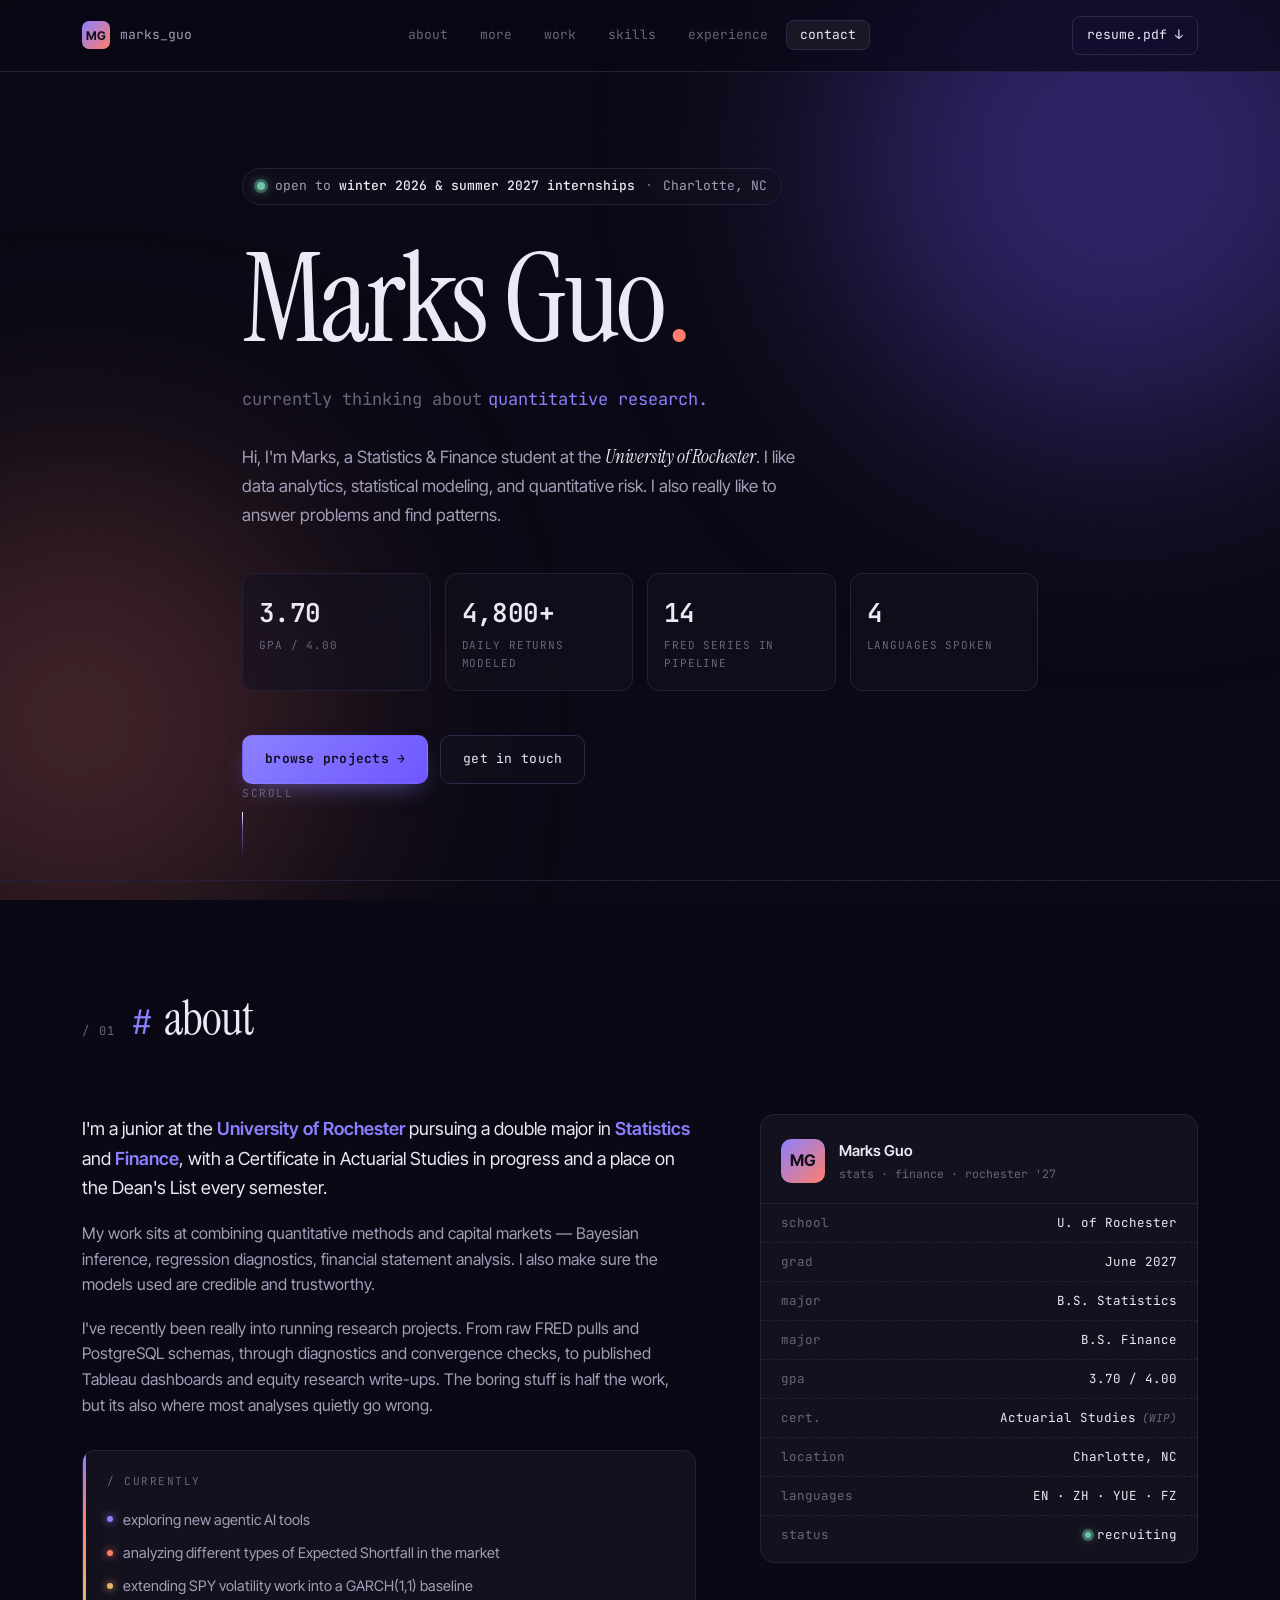
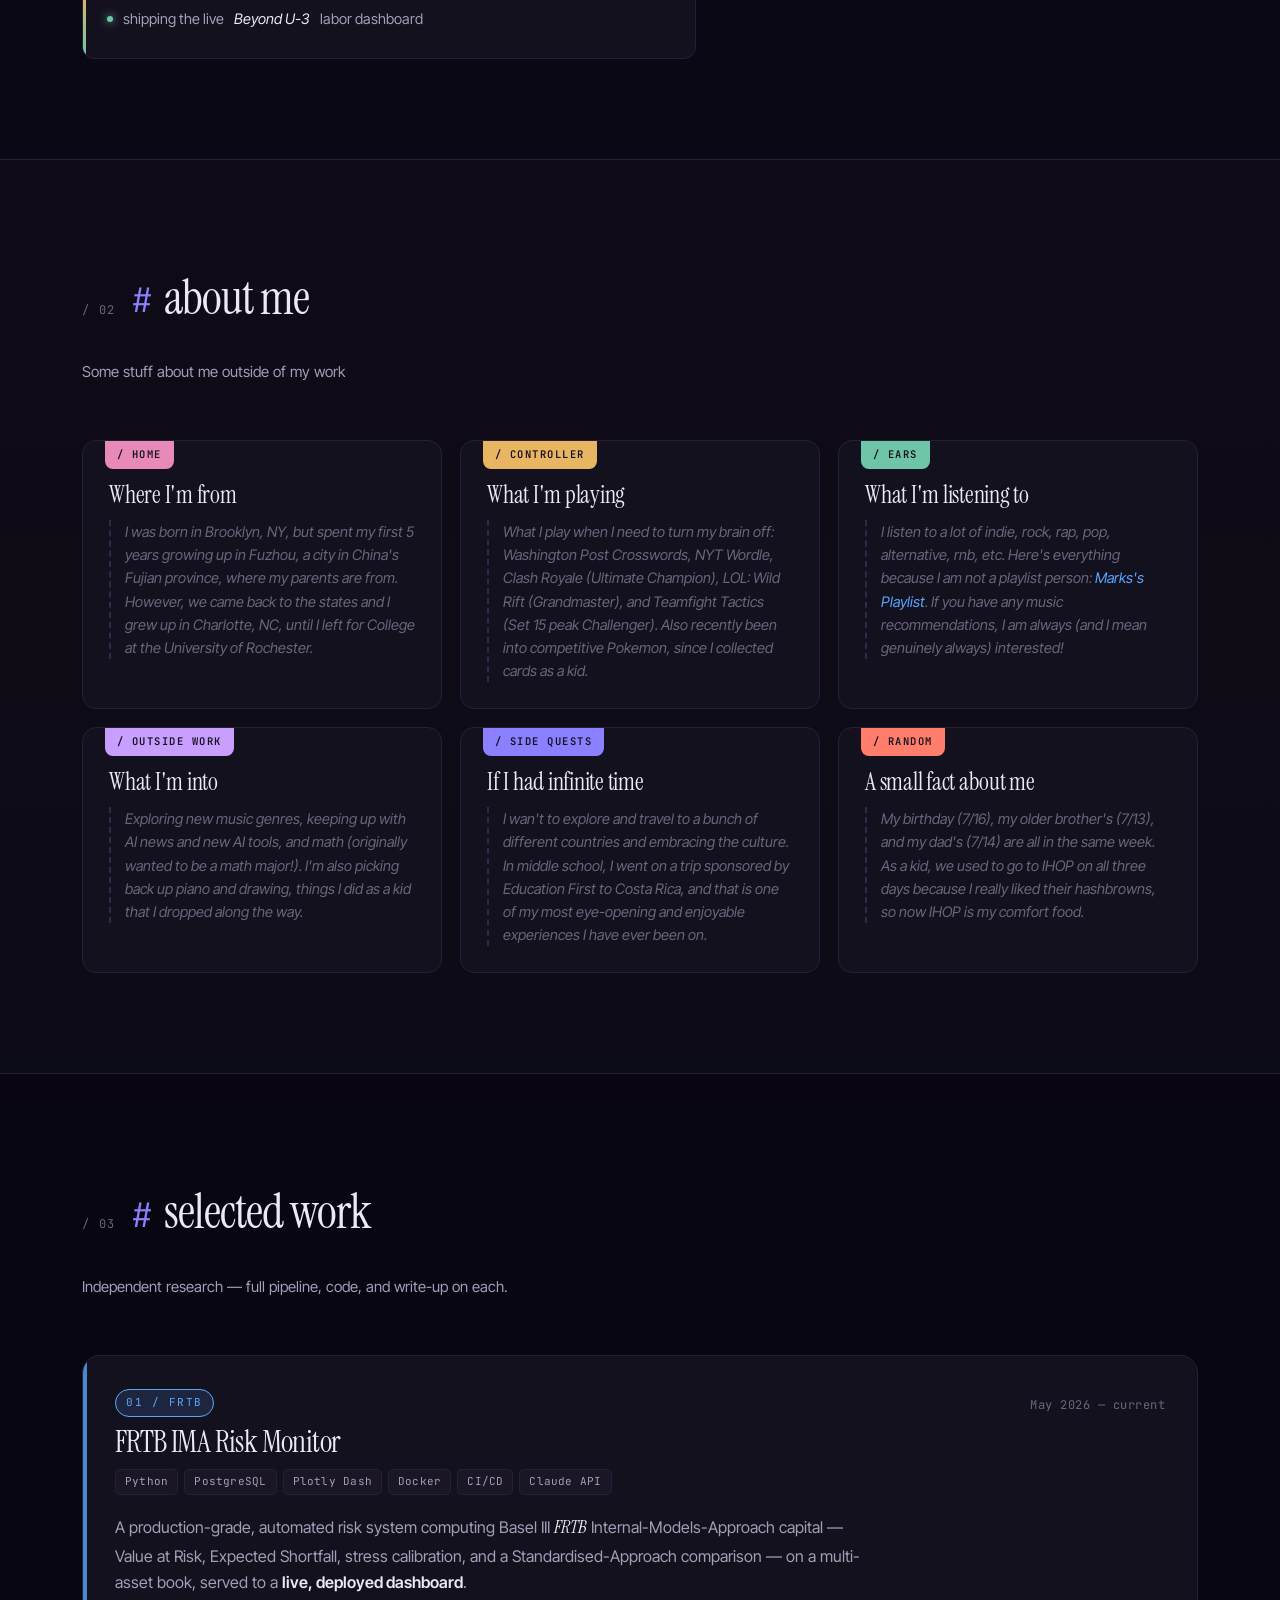
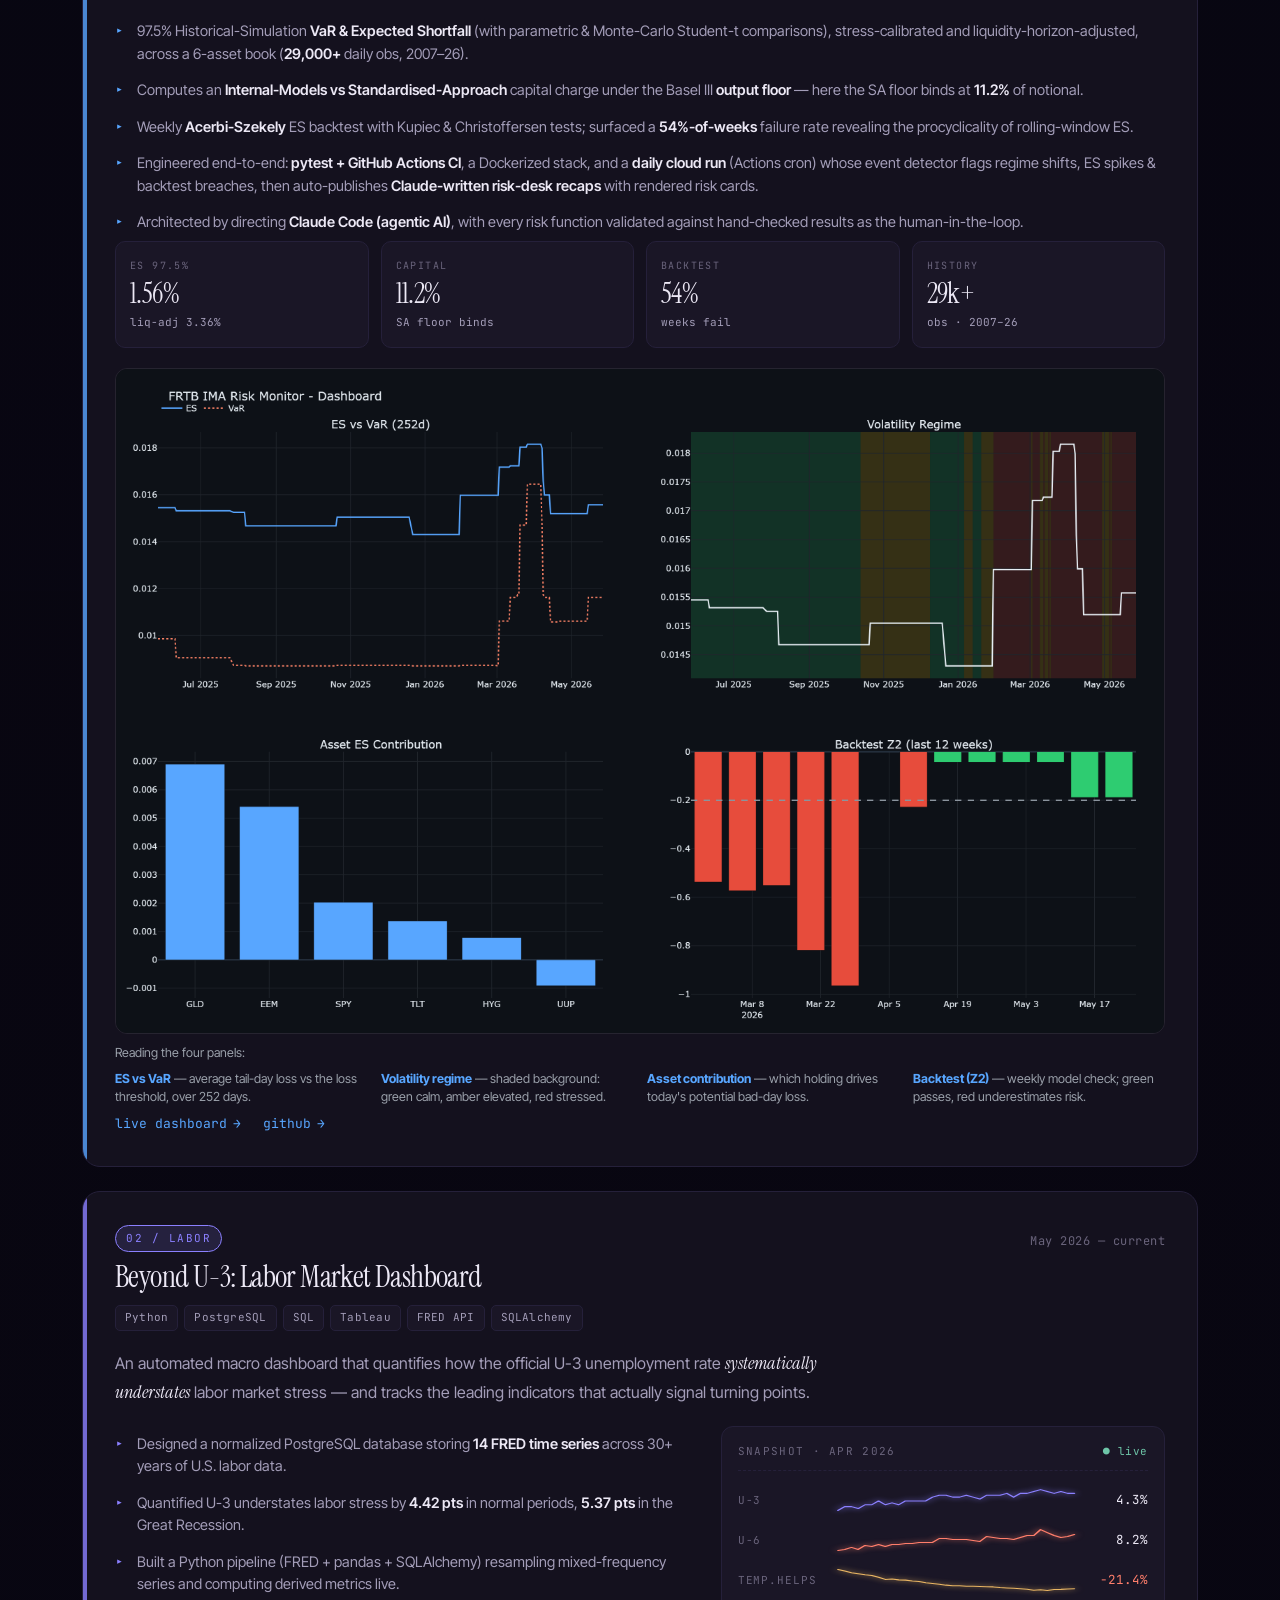
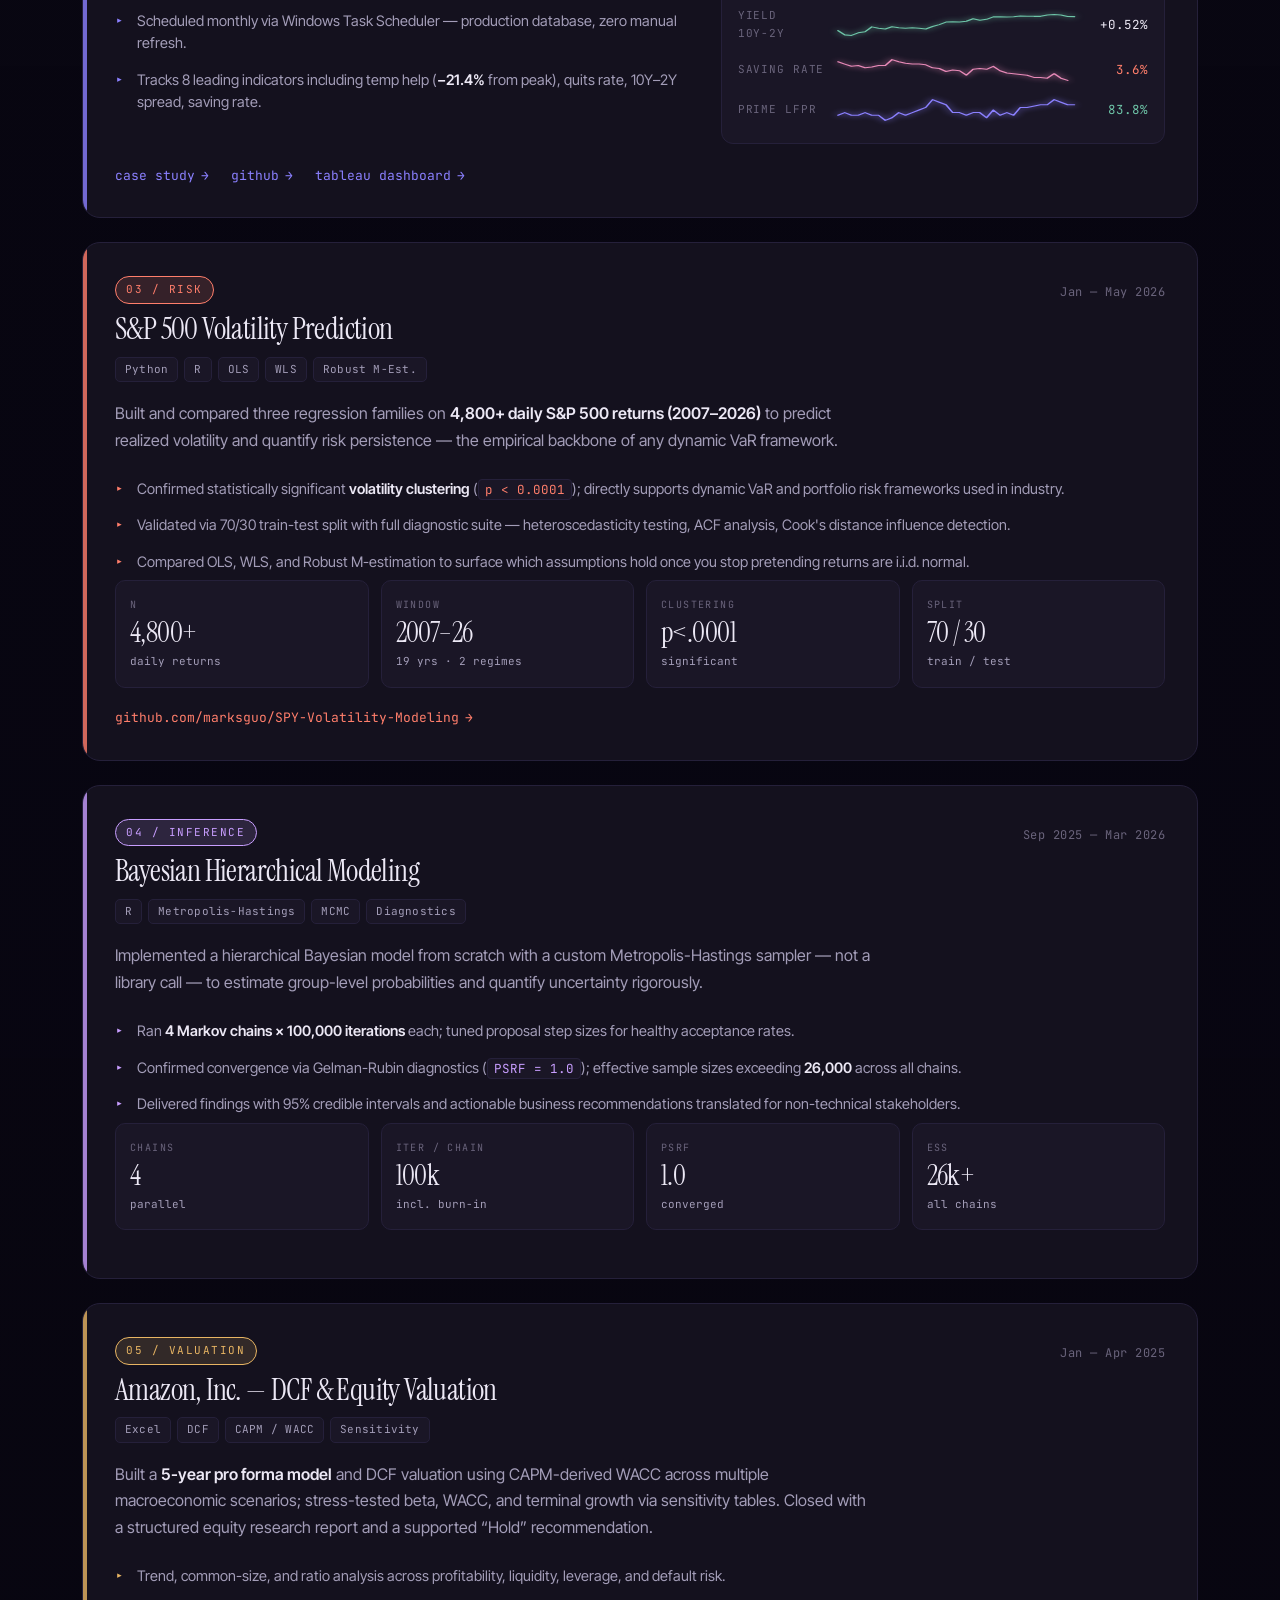
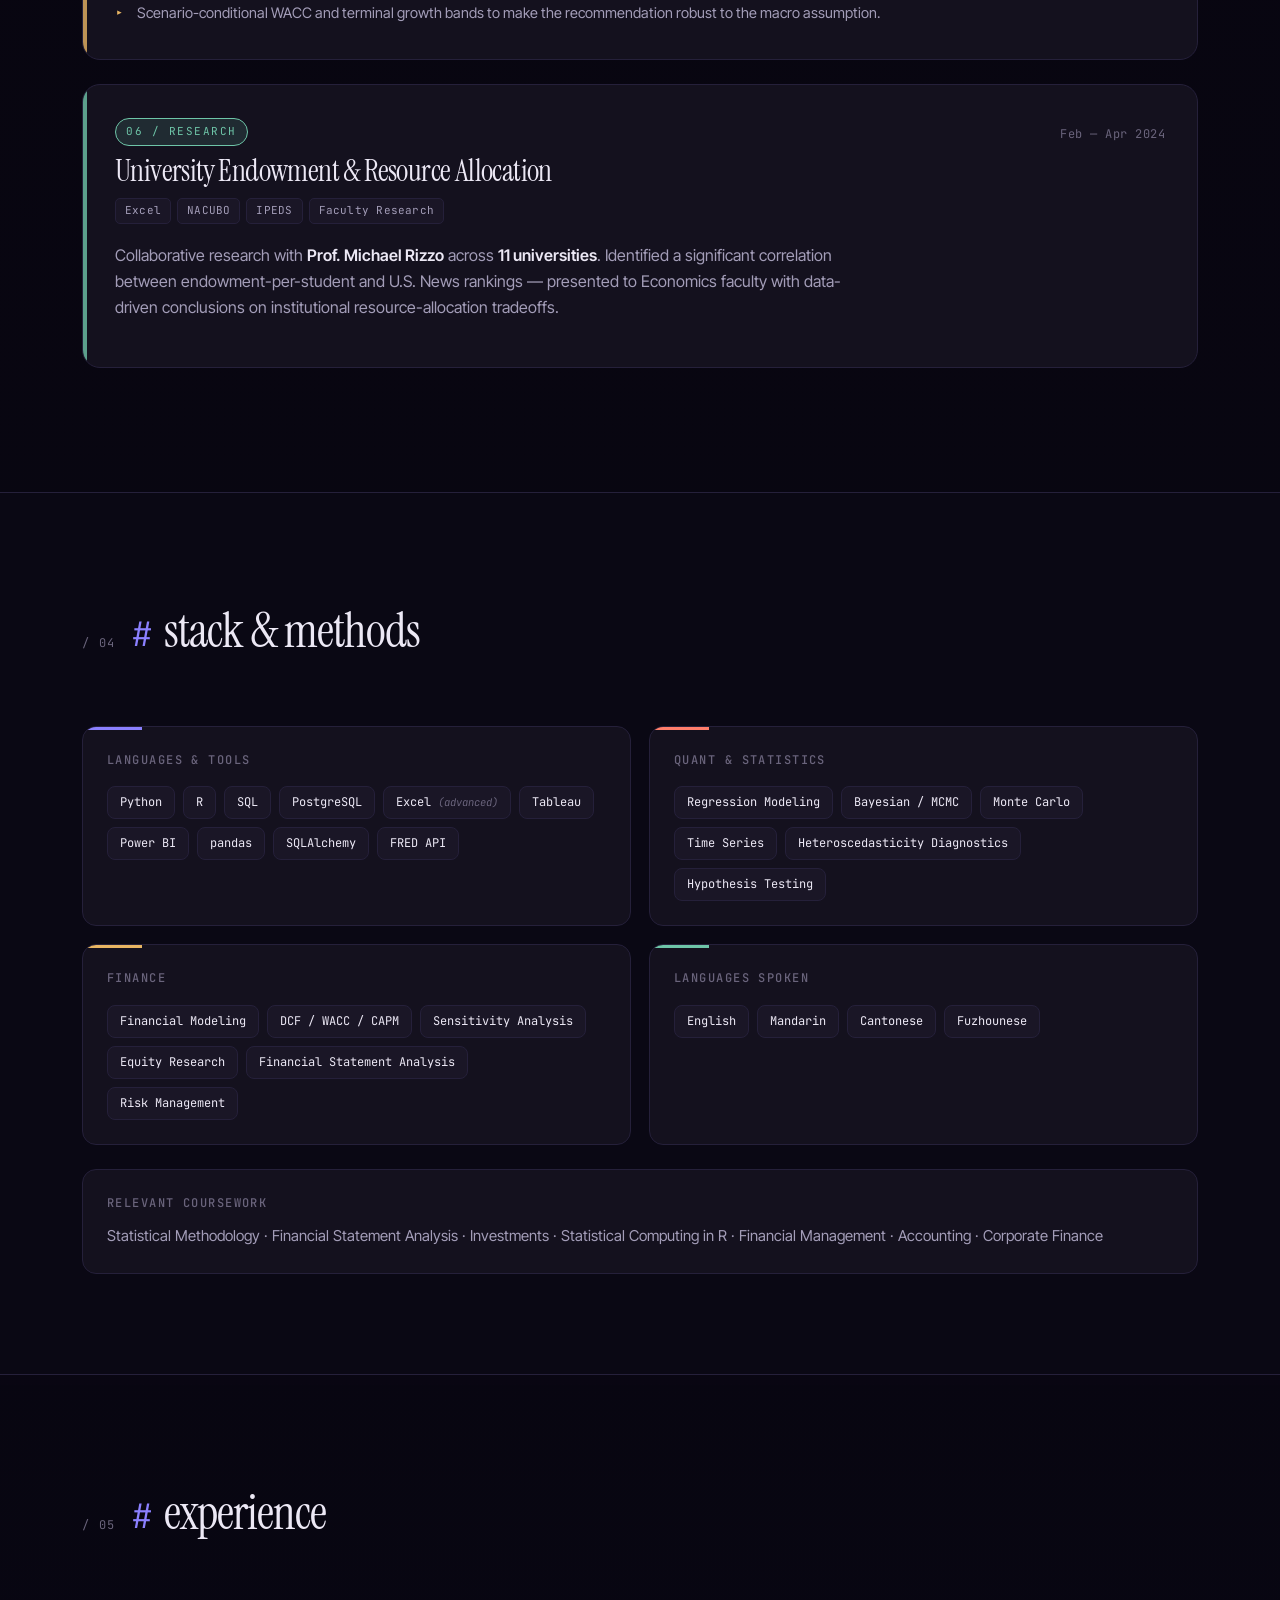
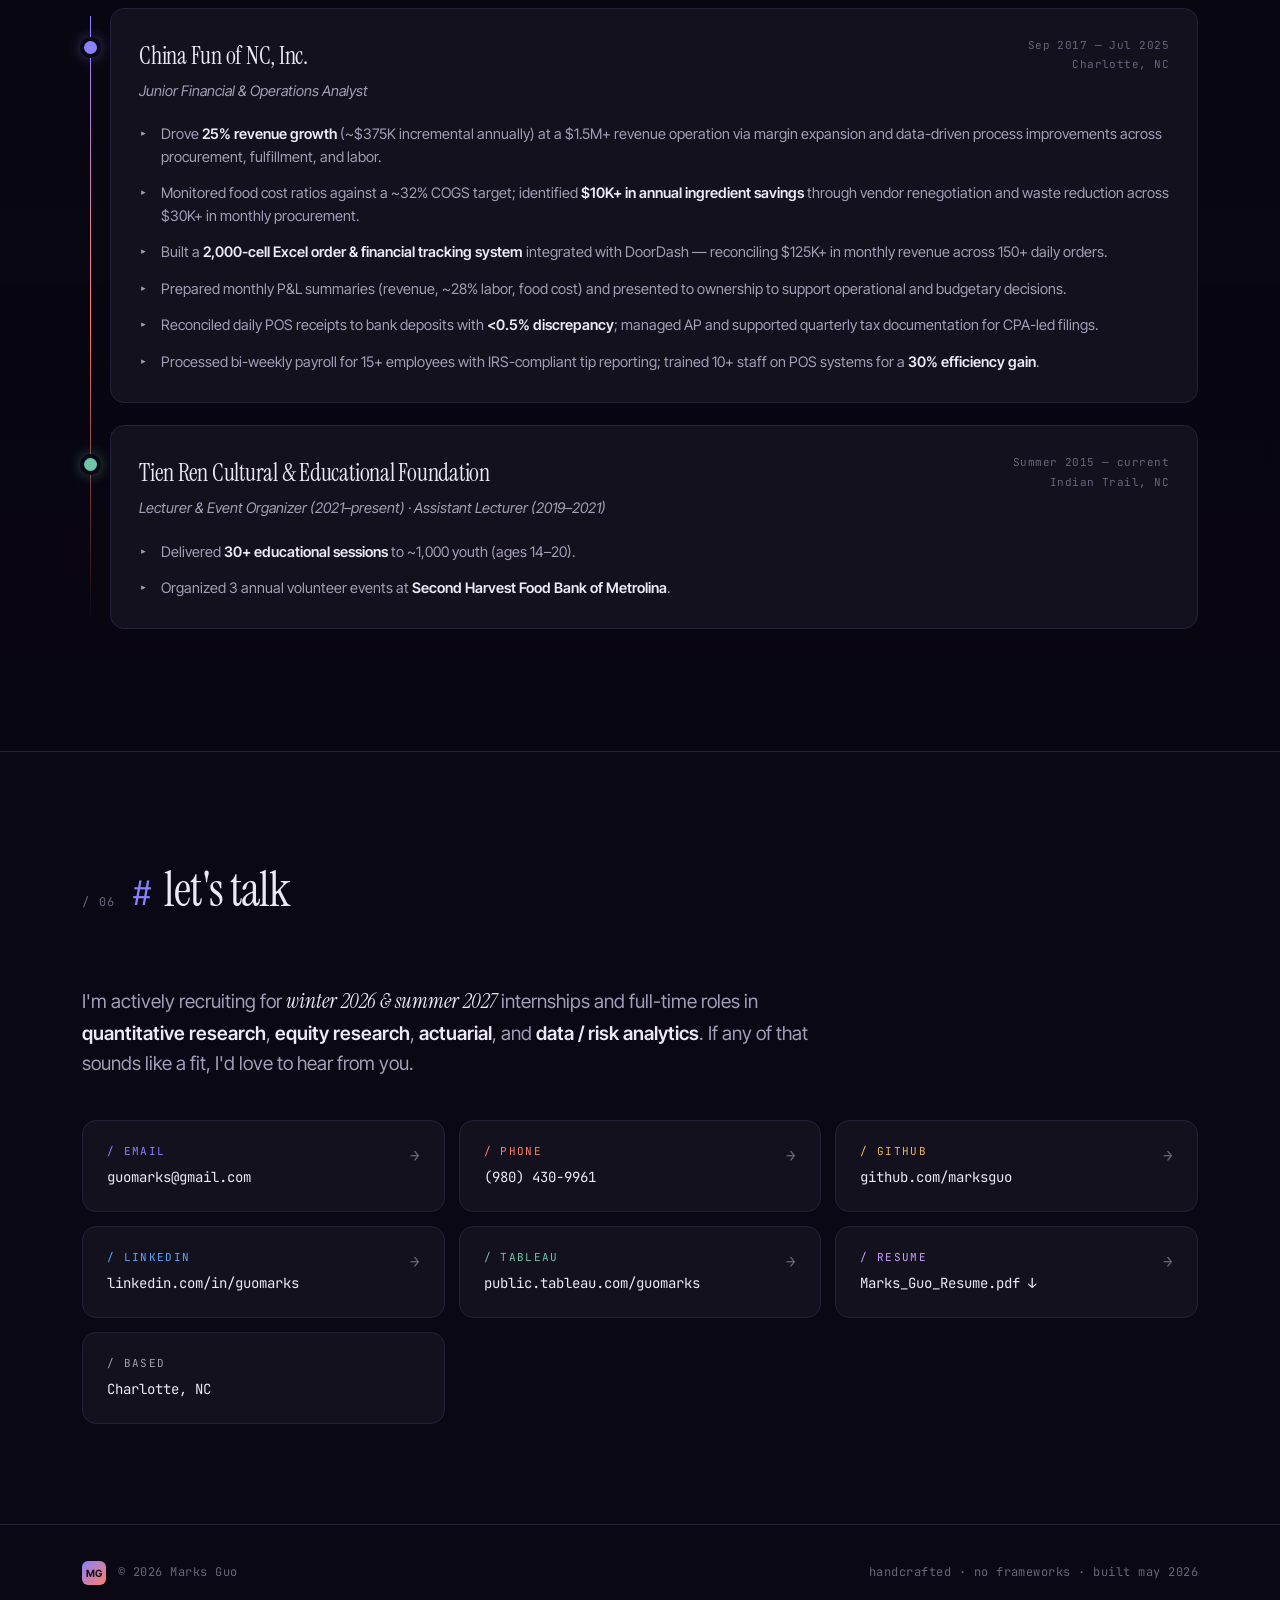
==== commit 8afaa034: "Fix contact email, add LinkedIn, sync resume PDF" ====
--- a/index.html
+++ b/index.html
@@ -110,7 +110,7 @@
             browse projects
             <span class="btn-arrow">&rarr;</span>
           </a>
-          <a href="mailto:marksguo2005@gmail.com" class="btn ghost magnetic">
+          <a href="mailto:guomarks@gmail.com" class="btn ghost magnetic">
             get in touch
           </a>
         </div>
@@ -781,9 +781,9 @@
         </p>
 
         <div class="contact-grid">
-          <a class="contact-card" href="mailto:marksguo2005@gmail.com" style="--accent: #8b80ff;">
+          <a class="contact-card" href="mailto:guomarks@gmail.com" style="--accent: #8b80ff;">
             <span class="cc-k">/ email</span>
-            <span class="cc-v">marksguo2005@gmail.com</span>
+            <span class="cc-v">guomarks@gmail.com</span>
             <span class="cc-arrow">&rarr;</span>
           </a>
           <a class="contact-card" href="tel:+19804309961" style="--accent: #ff7e6b;">
@@ -795,6 +795,12 @@
             style="--accent: #e8b563;">
             <span class="cc-k">/ github</span>
             <span class="cc-v">github.com/marksguo</span>
+            <span class="cc-arrow">&rarr;</span>
+          </a>
+          <a class="contact-card" href="https://www.linkedin.com/in/guomarks" target="_blank" rel="noopener"
+            style="--accent: #58a6ff;">
+            <span class="cc-k">/ linkedin</span>
+            <span class="cc-v">linkedin.com/in/guomarks</span>
             <span class="cc-arrow">&rarr;</span>
           </a>
           <a class="contact-card" href="https://public.tableau.com/app/profile/guomarks" target="_blank" rel="noopener"
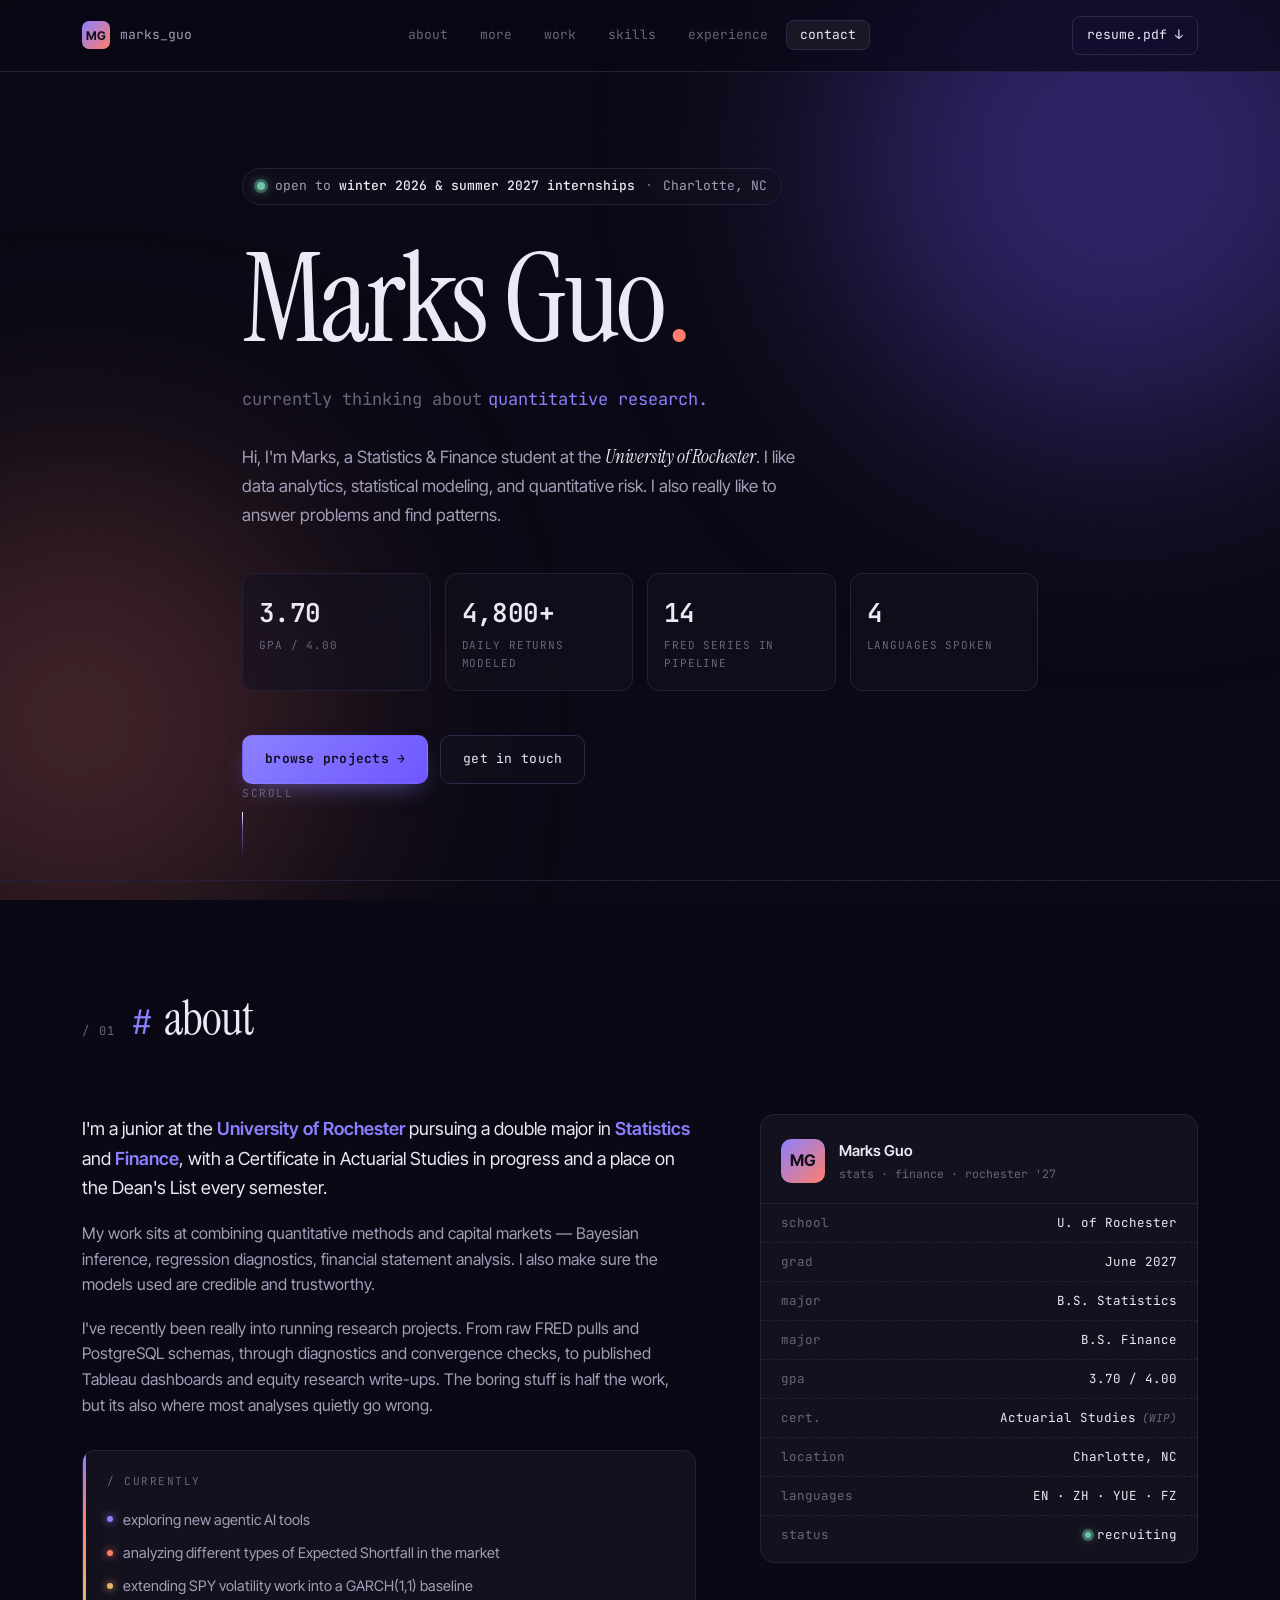
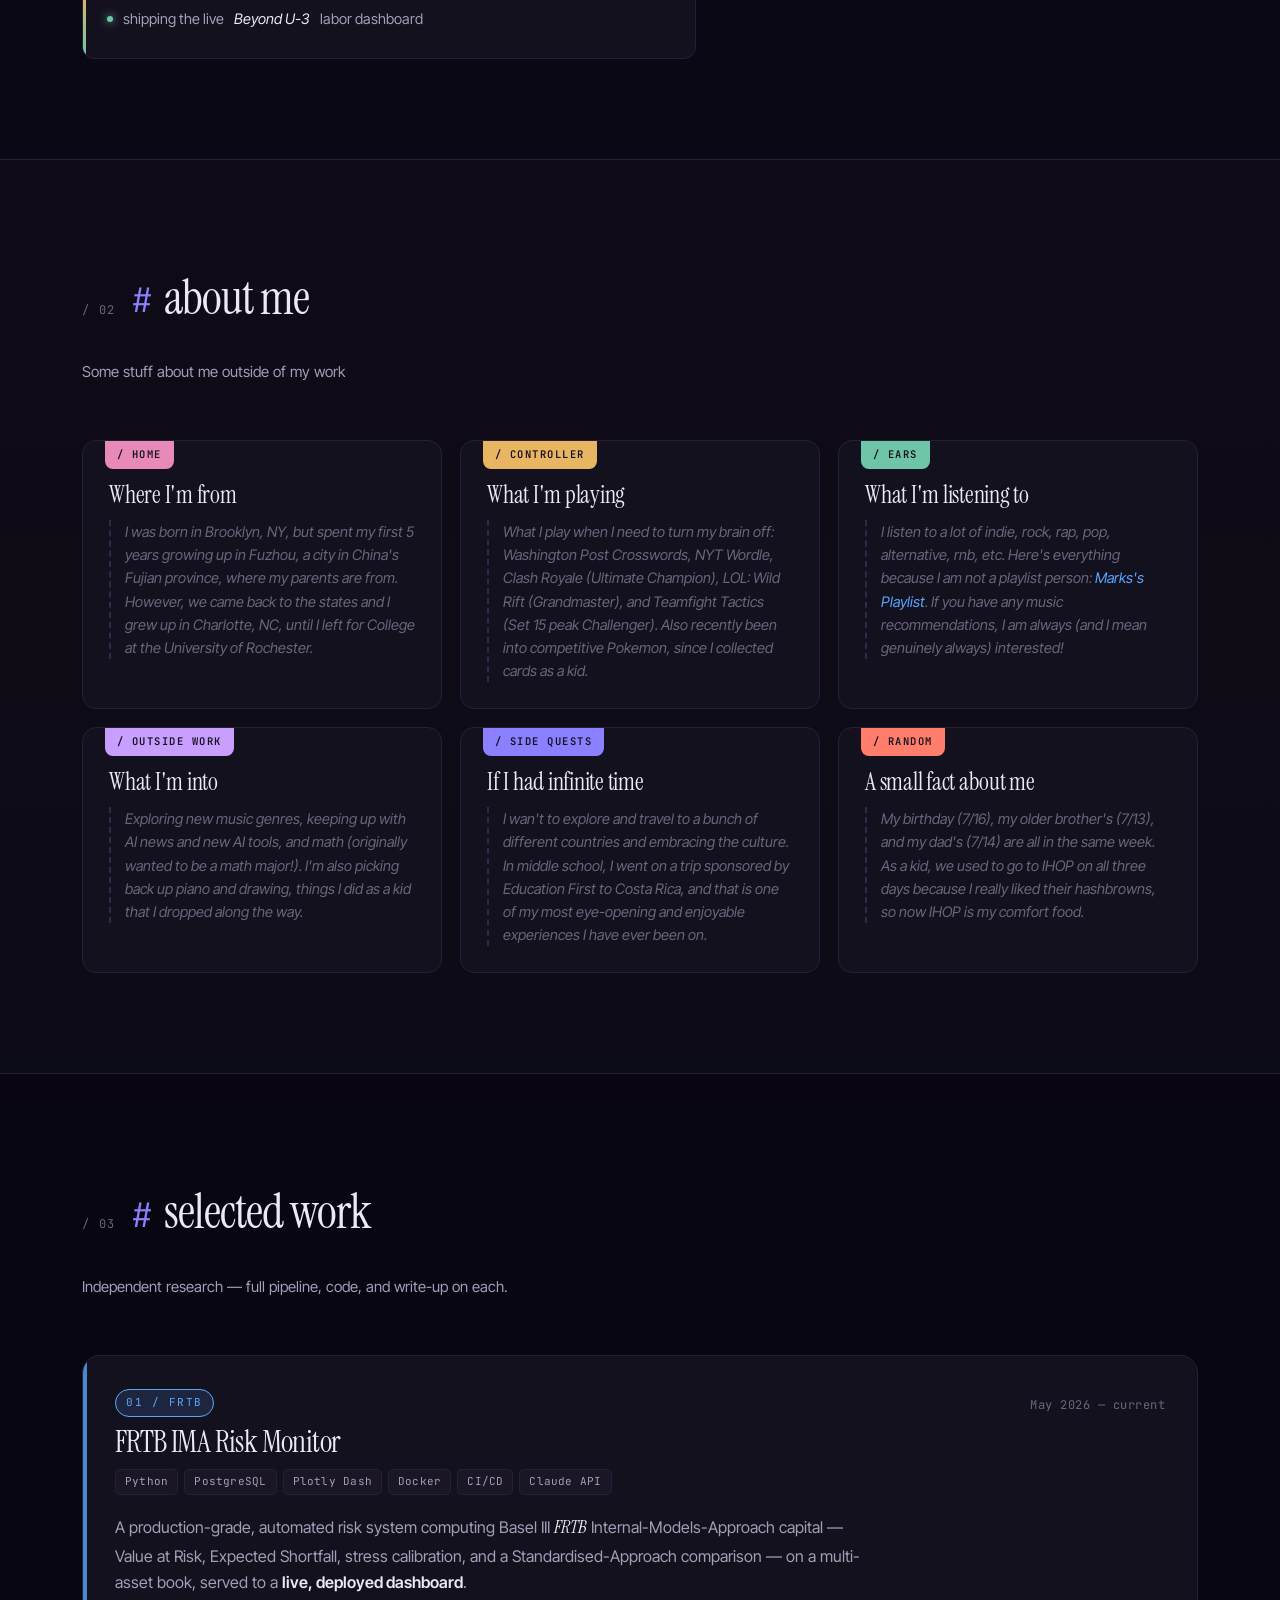
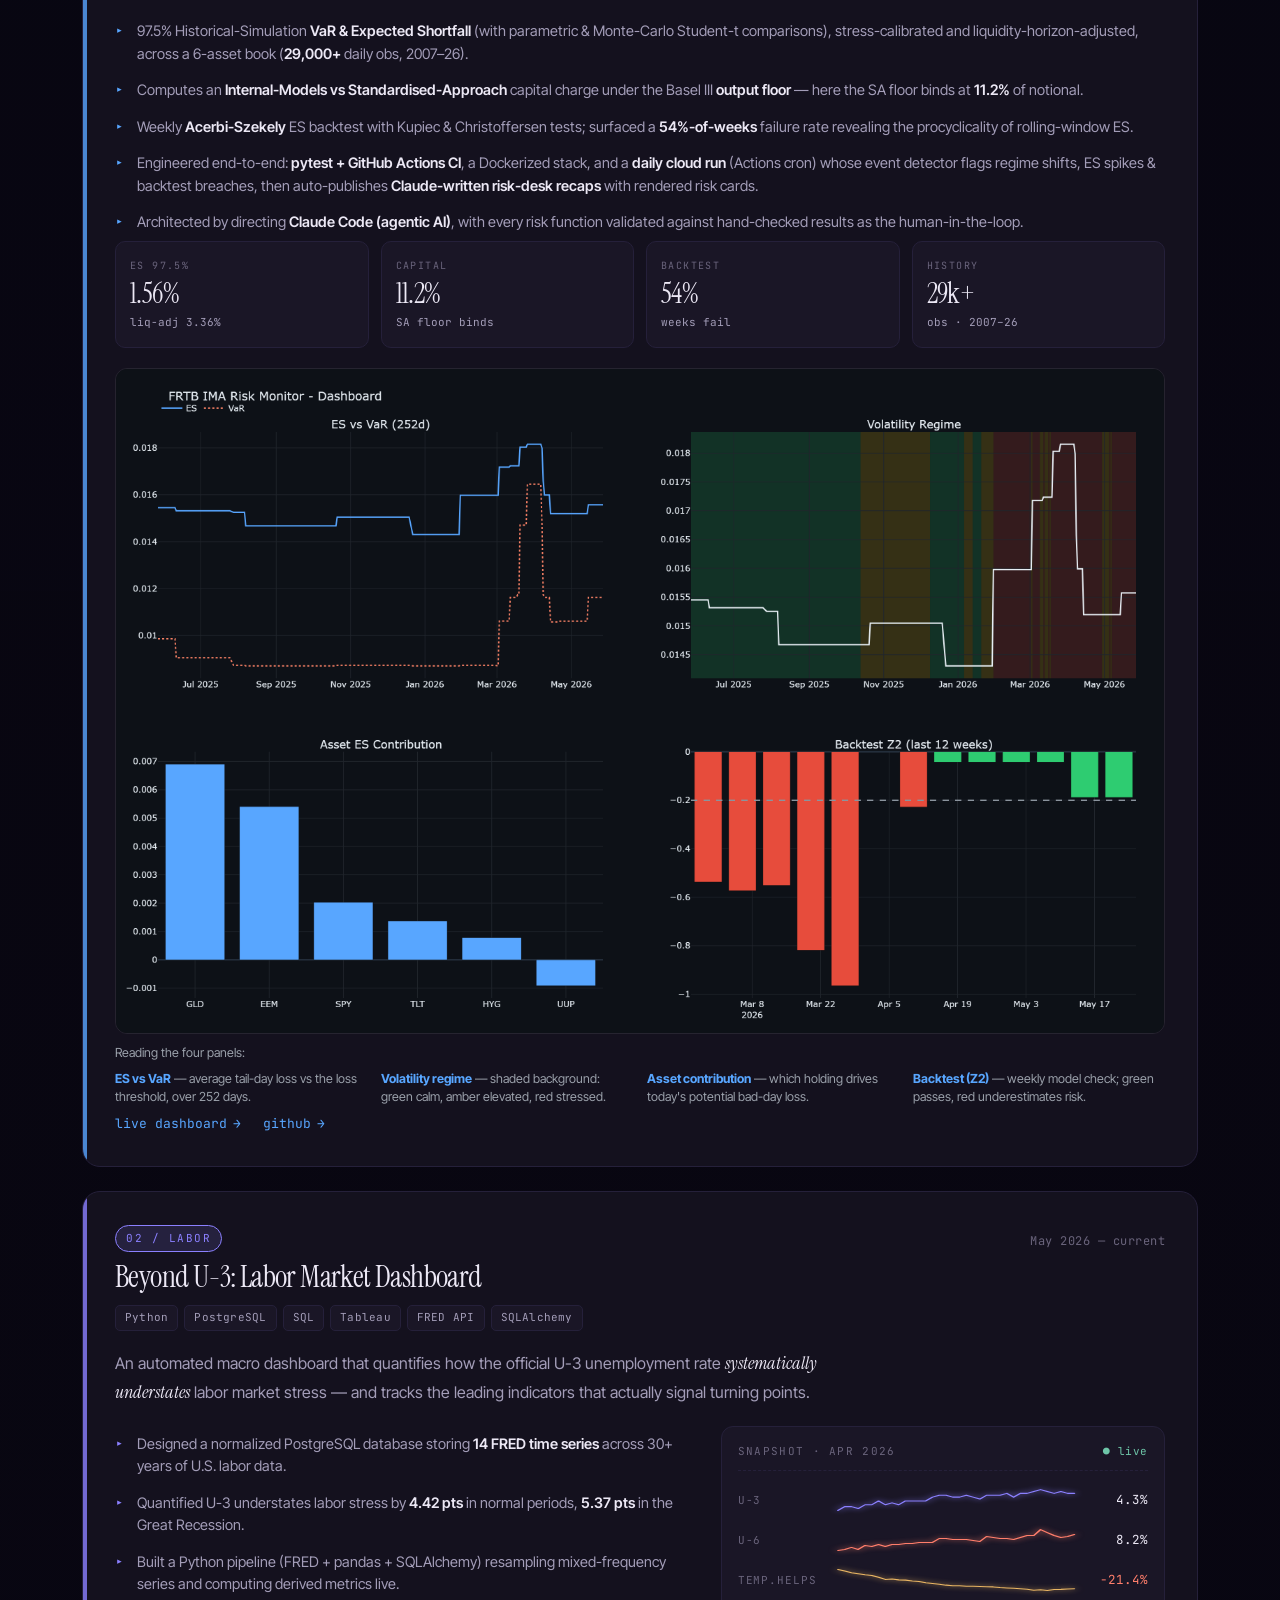
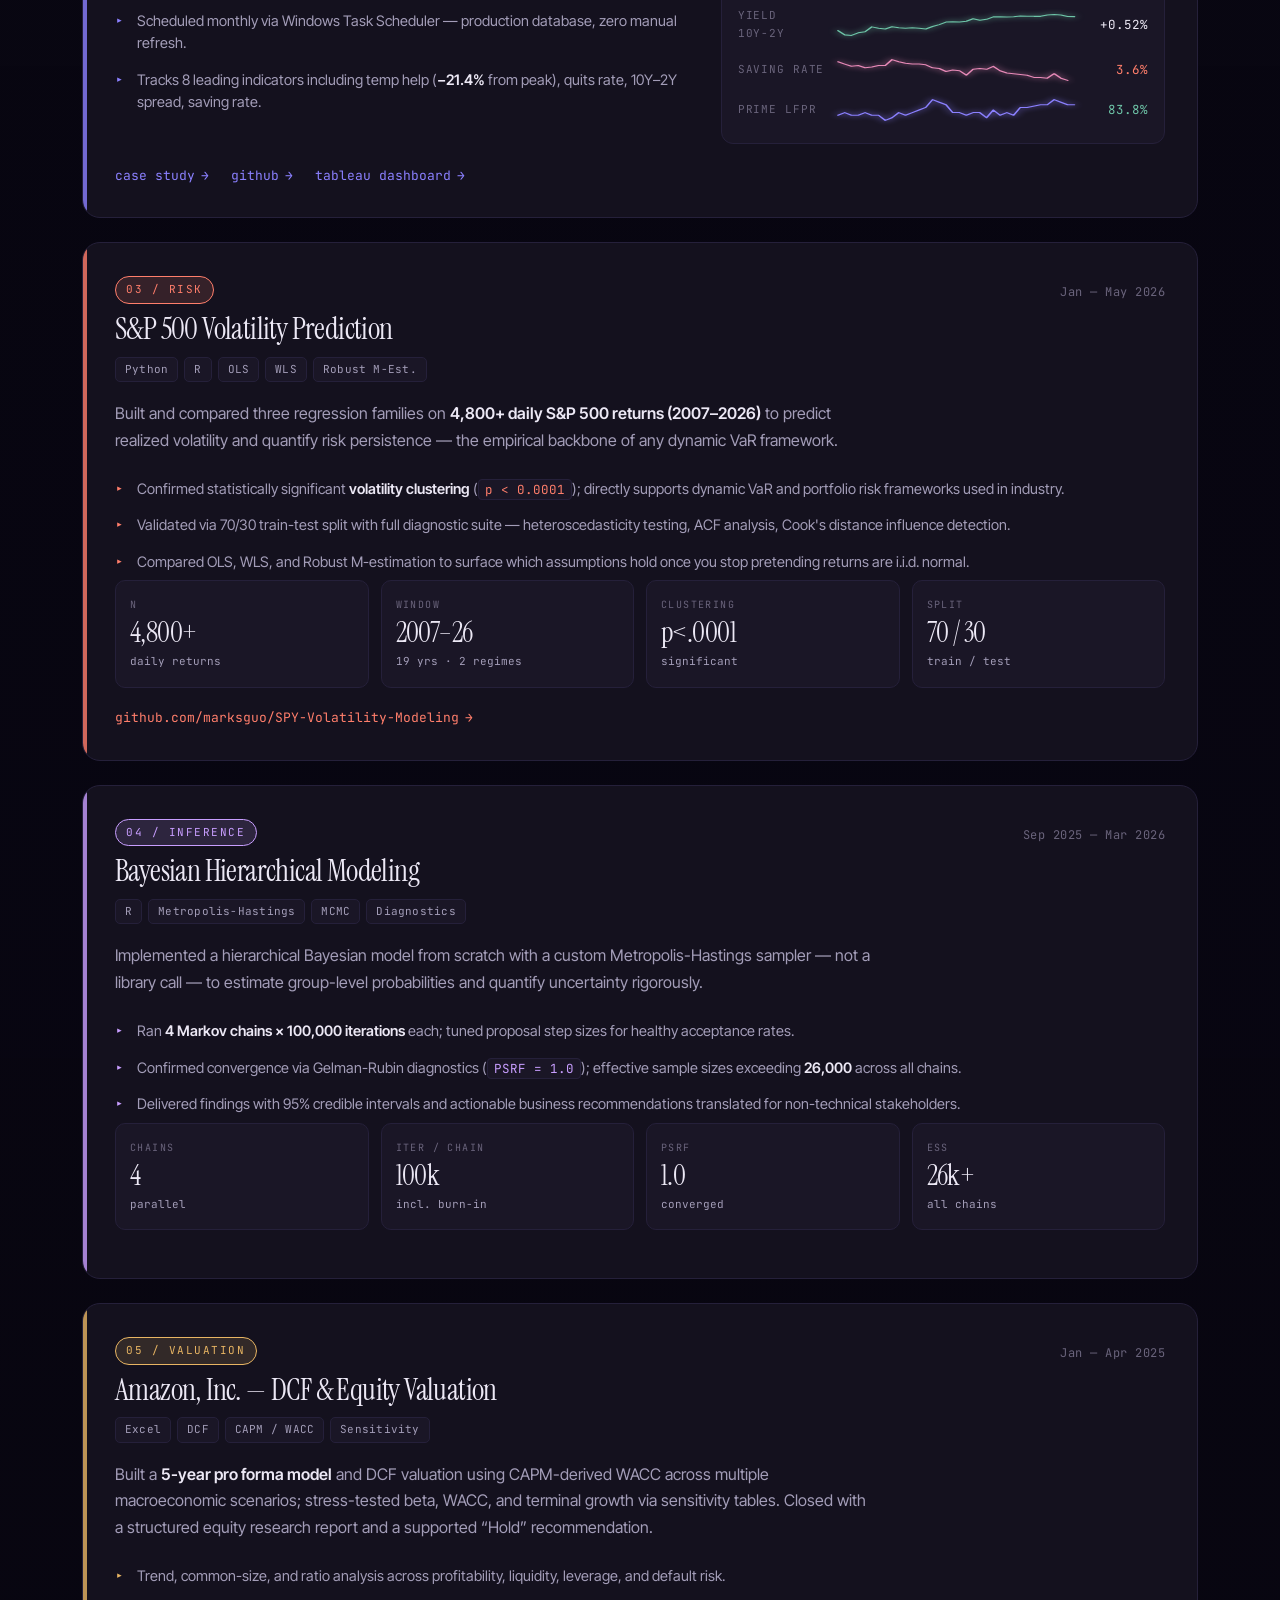
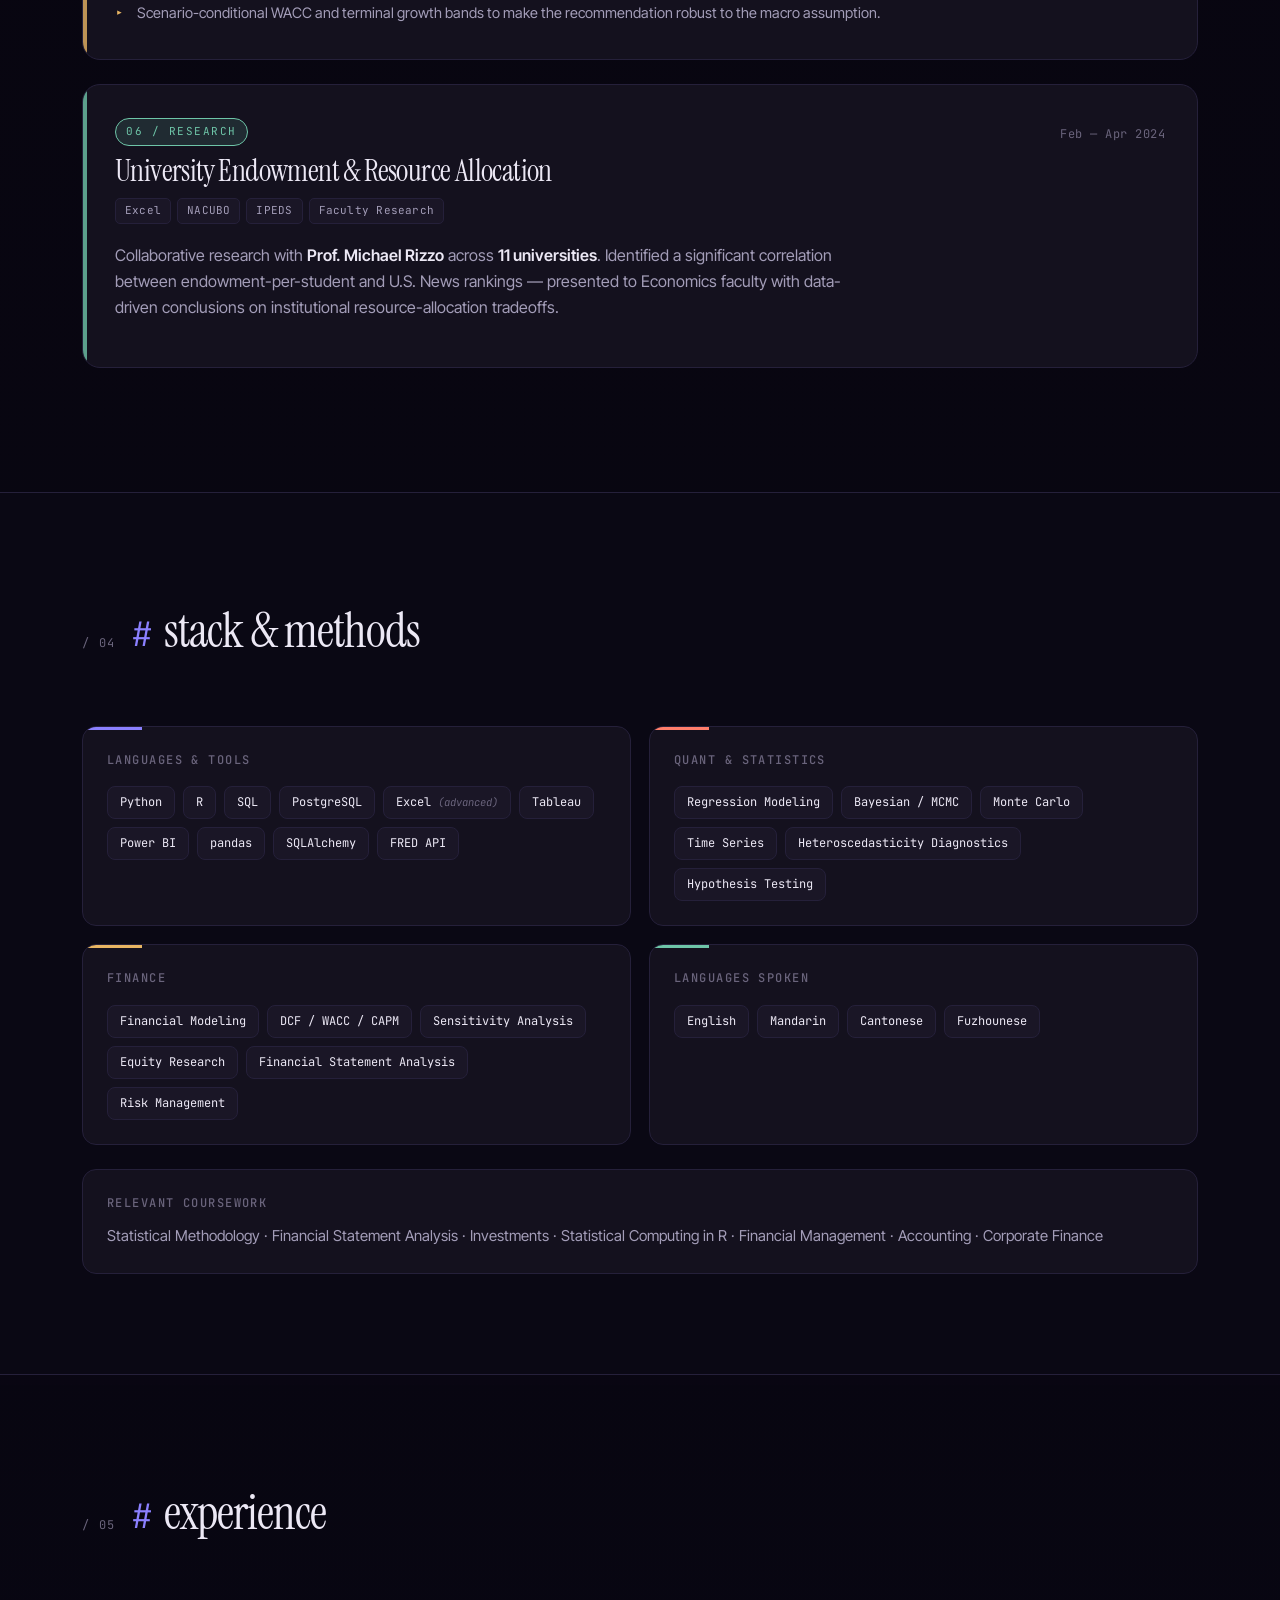
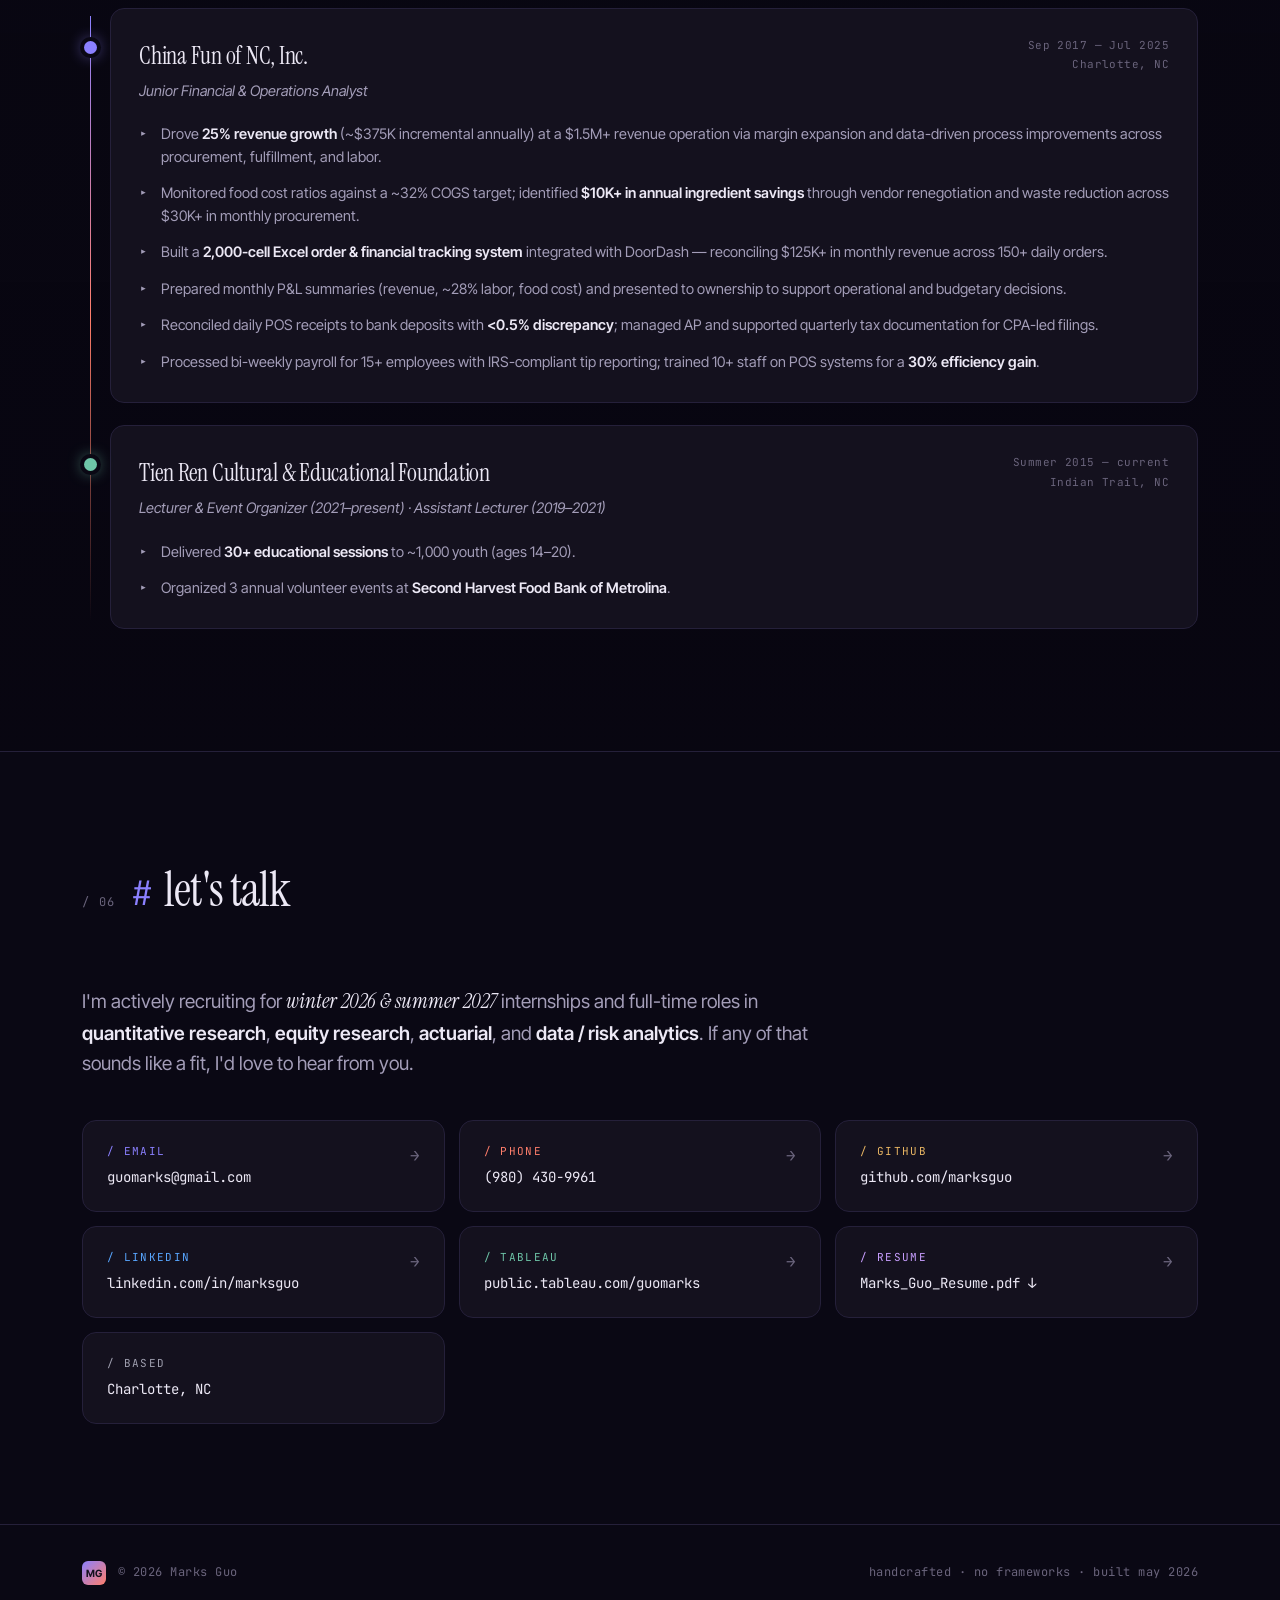
==== commit f5fb60be: "Fix LinkedIn URL to /in/marksguo Correct the LinkedIn handle in the contact card and sync the resume" ====
--- a/index.html
+++ b/index.html
@@ -797,10 +797,10 @@
             <span class="cc-v">github.com/marksguo</span>
             <span class="cc-arrow">&rarr;</span>
           </a>
-          <a class="contact-card" href="https://www.linkedin.com/in/guomarks" target="_blank" rel="noopener"
+          <a class="contact-card" href="https://www.linkedin.com/in/marksguo" target="_blank" rel="noopener"
             style="--accent: #58a6ff;">
             <span class="cc-k">/ linkedin</span>
-            <span class="cc-v">linkedin.com/in/guomarks</span>
+            <span class="cc-v">linkedin.com/in/marksguo</span>
             <span class="cc-arrow">&rarr;</span>
           </a>
           <a class="contact-card" href="https://public.tableau.com/app/profile/guomarks" target="_blank" rel="noopener"
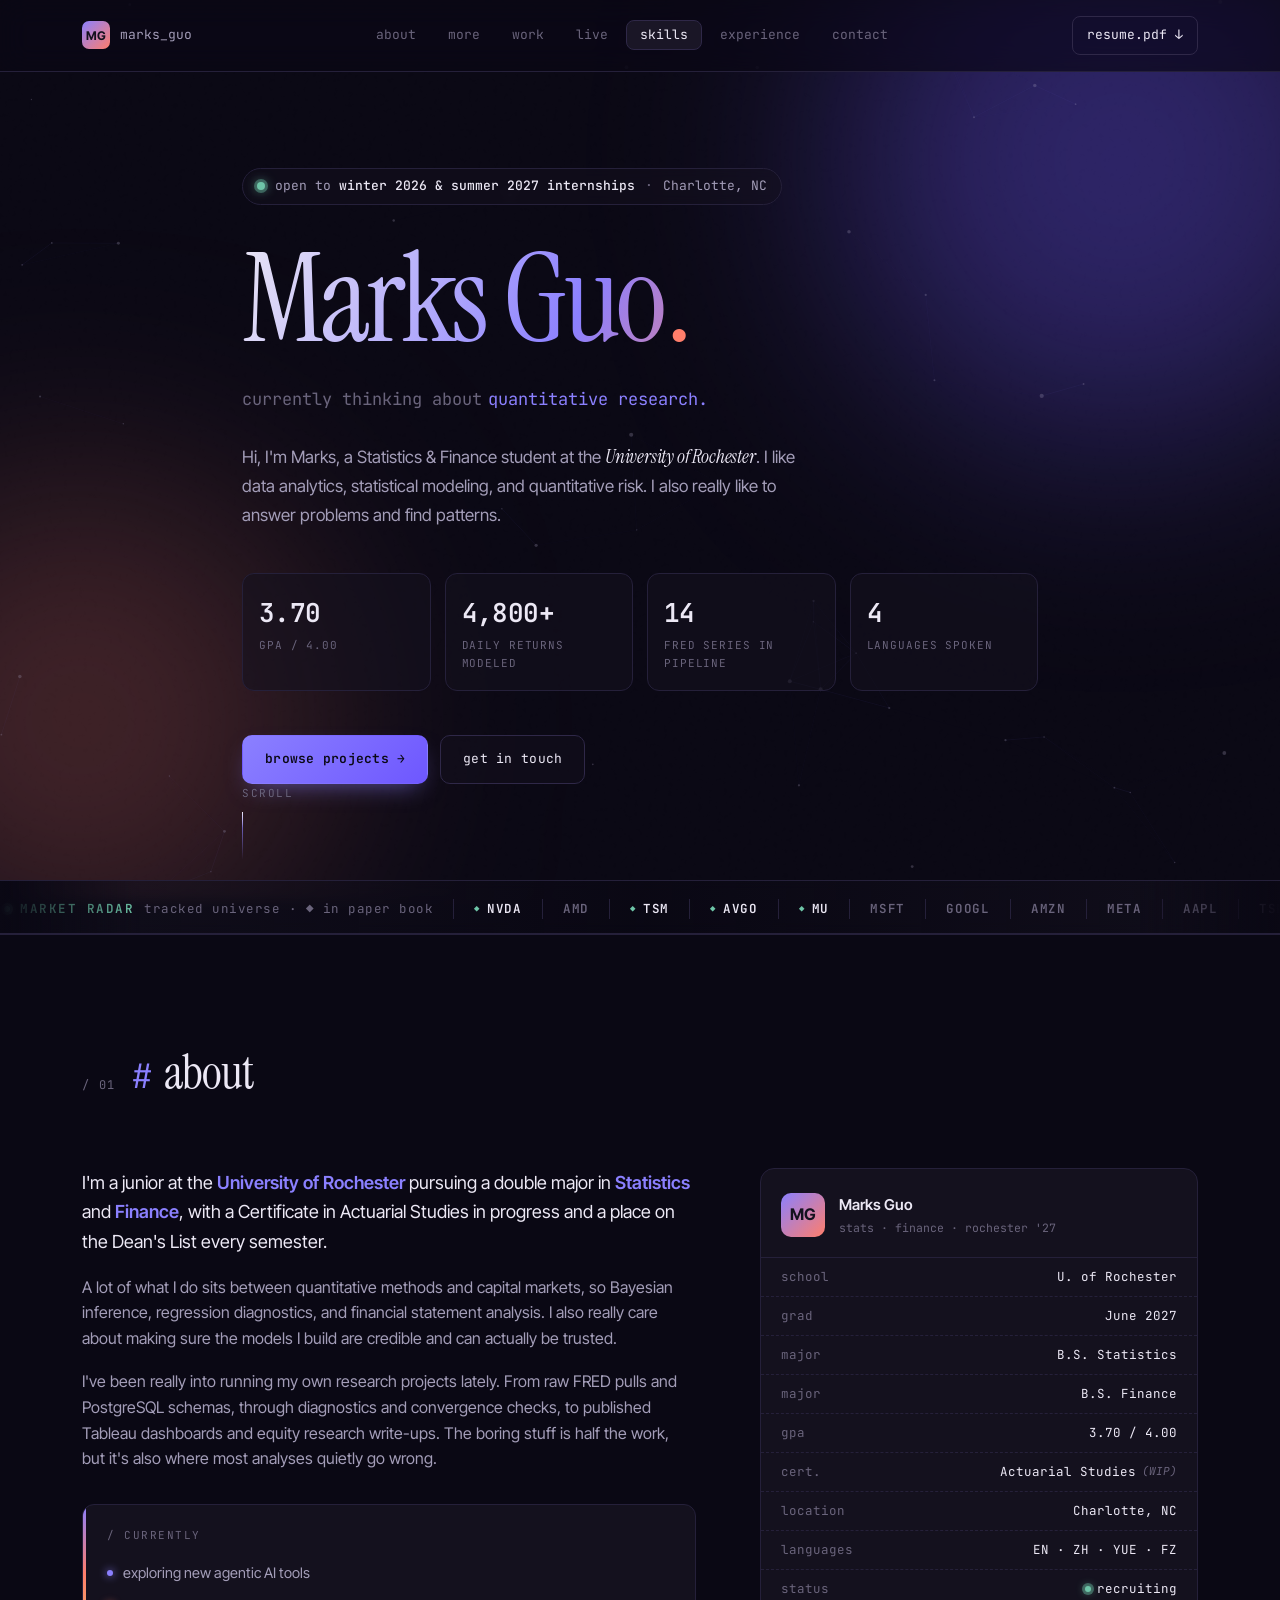
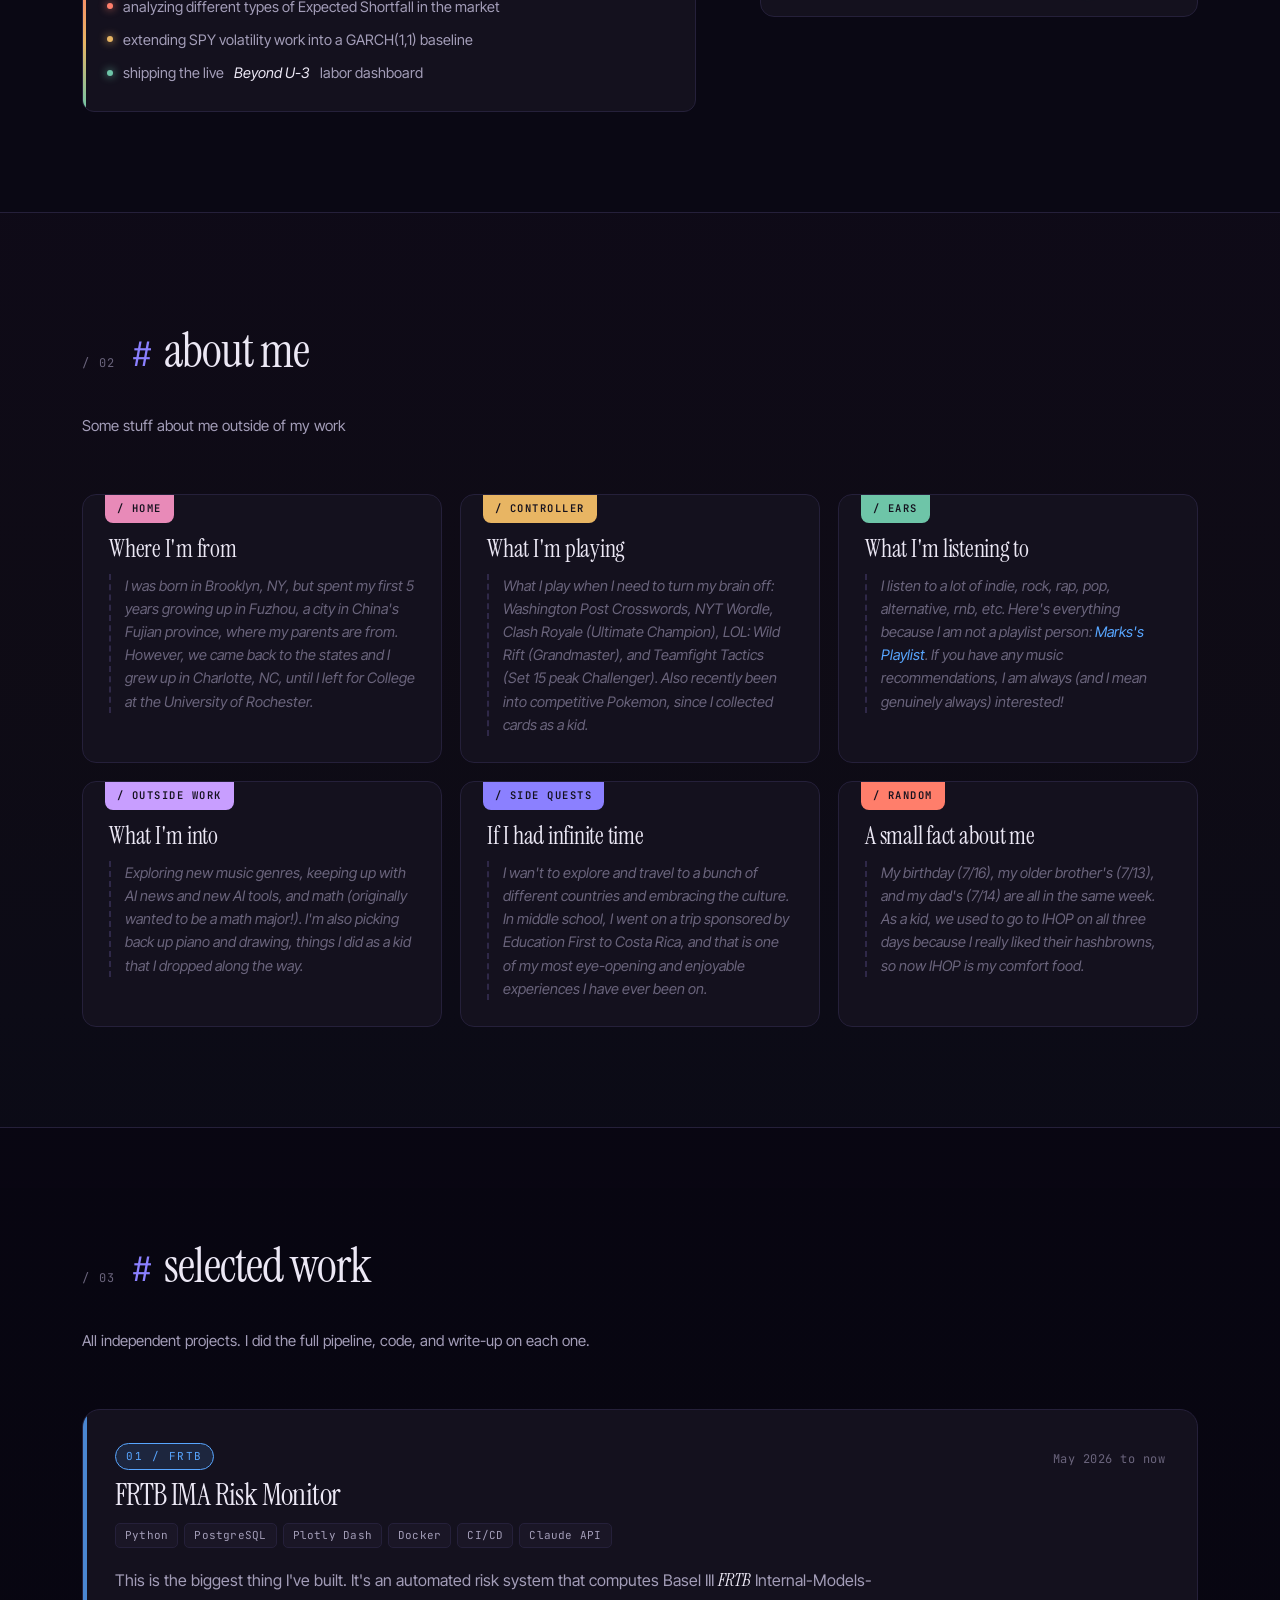
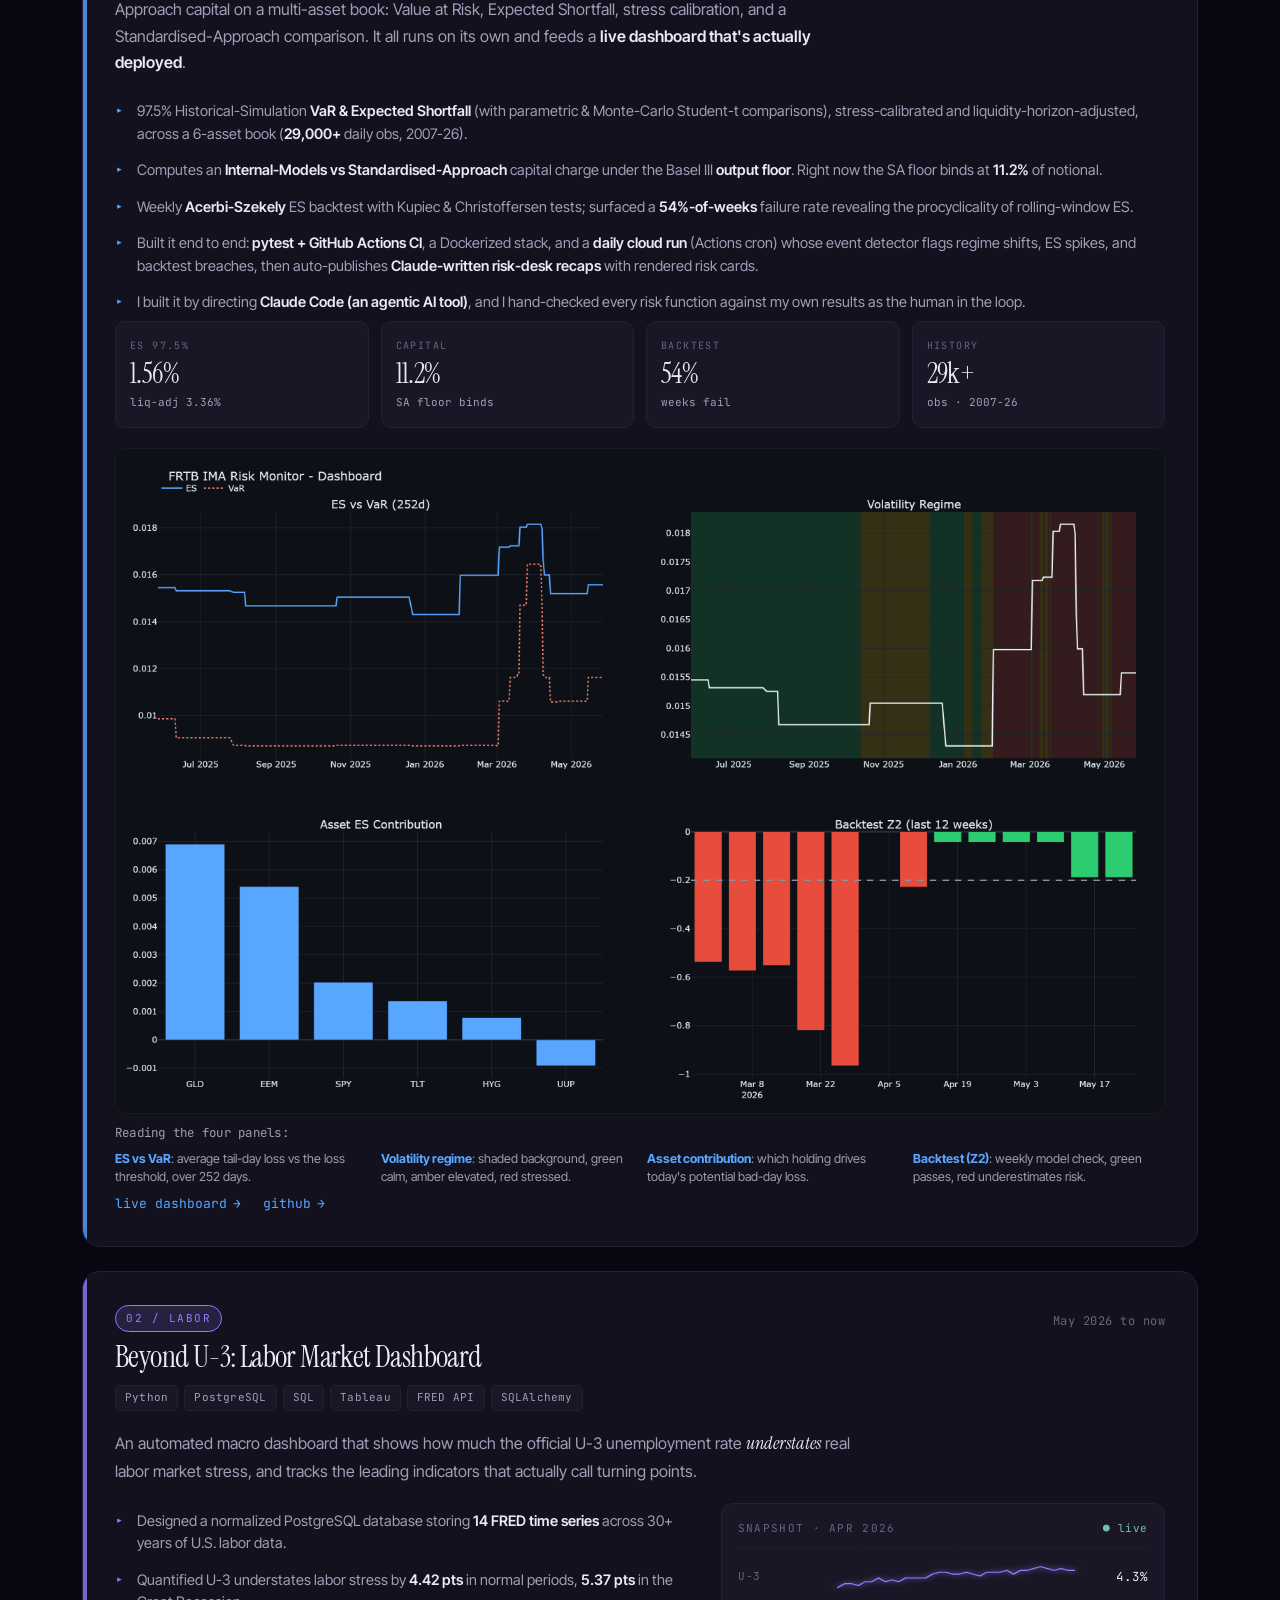
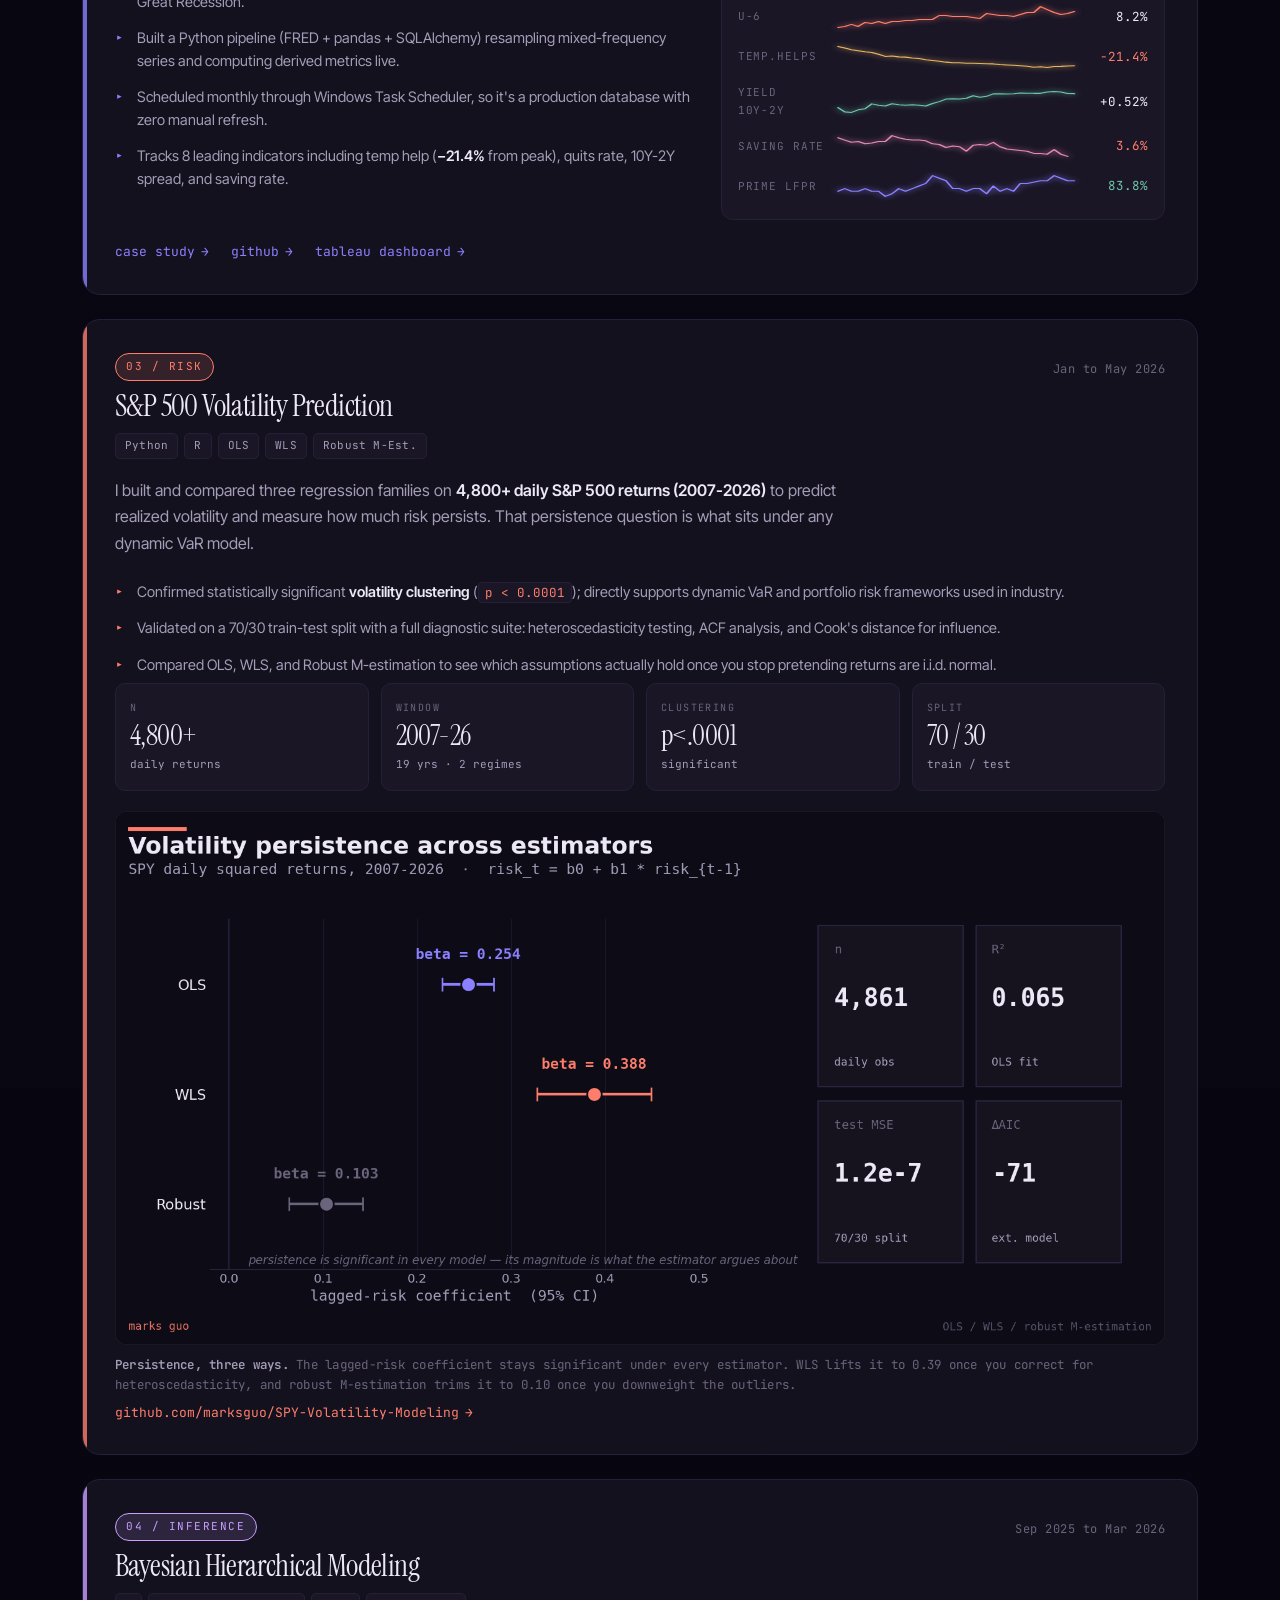
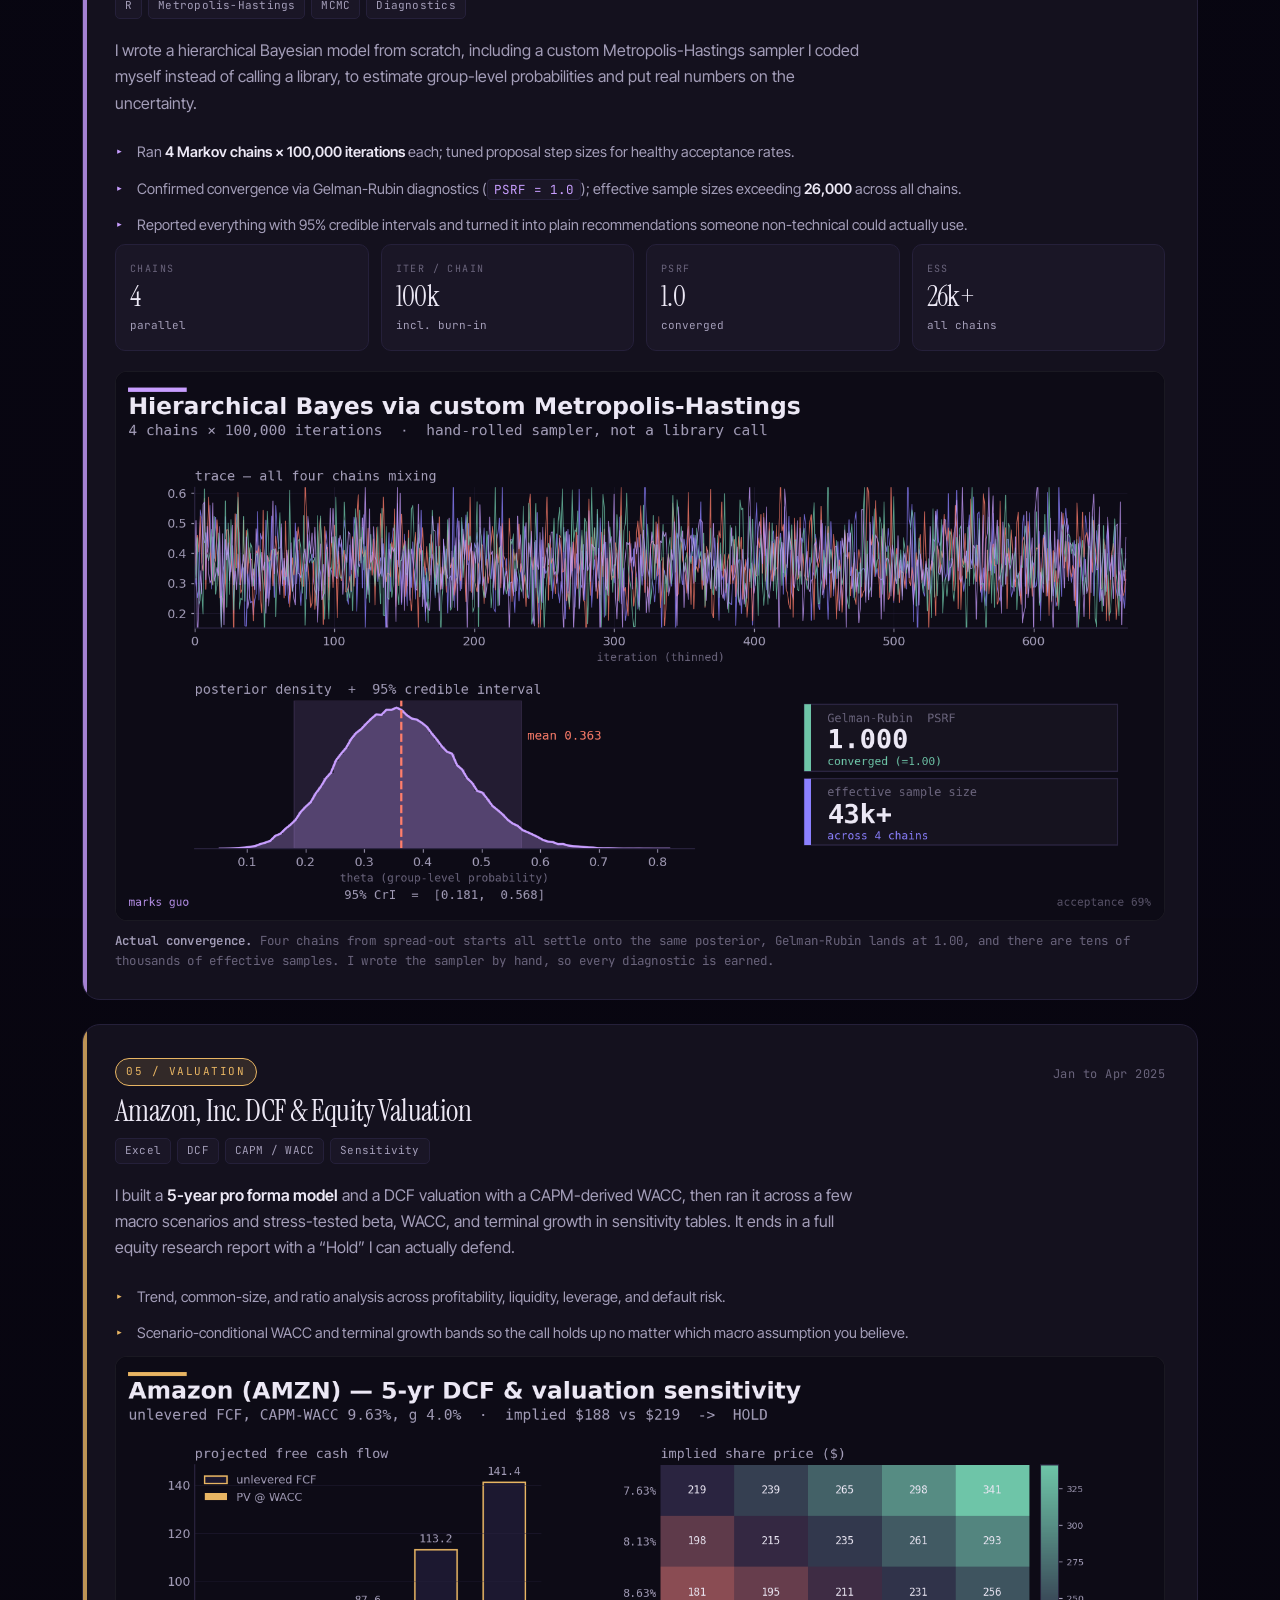
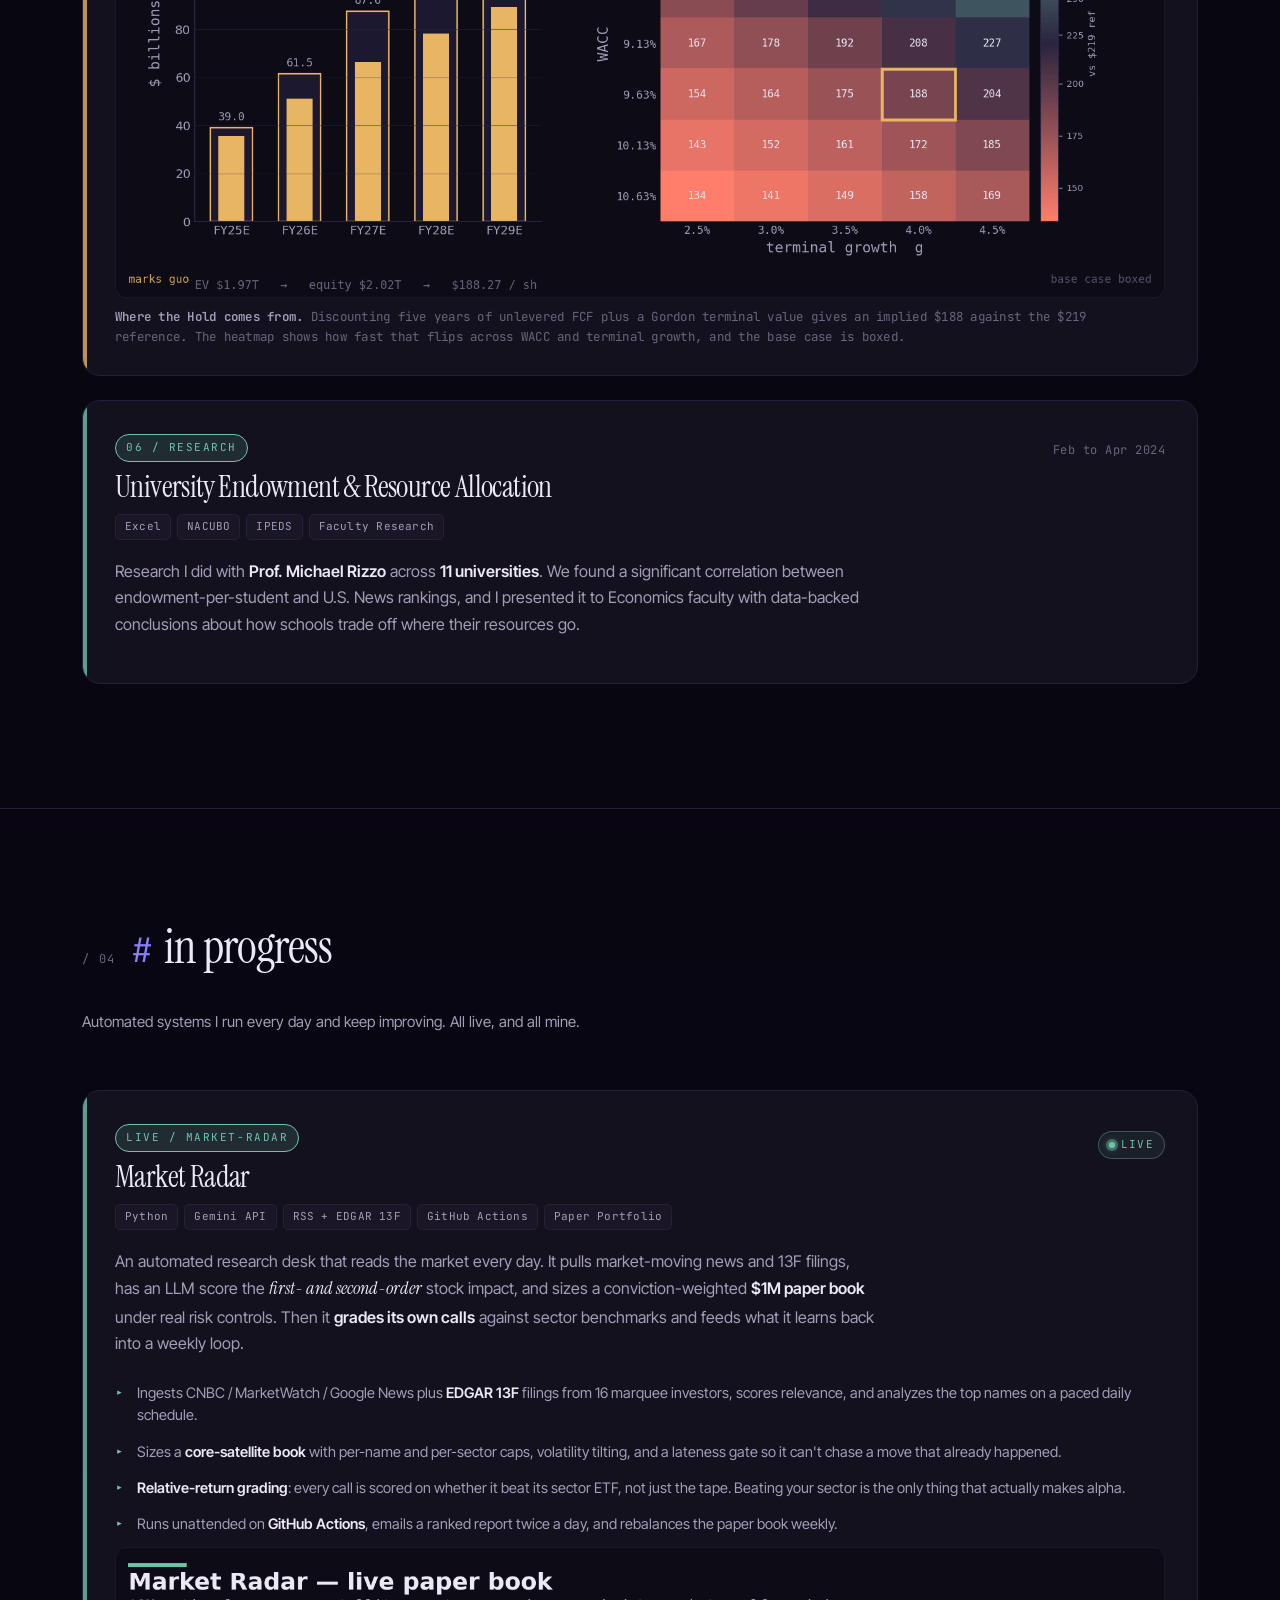
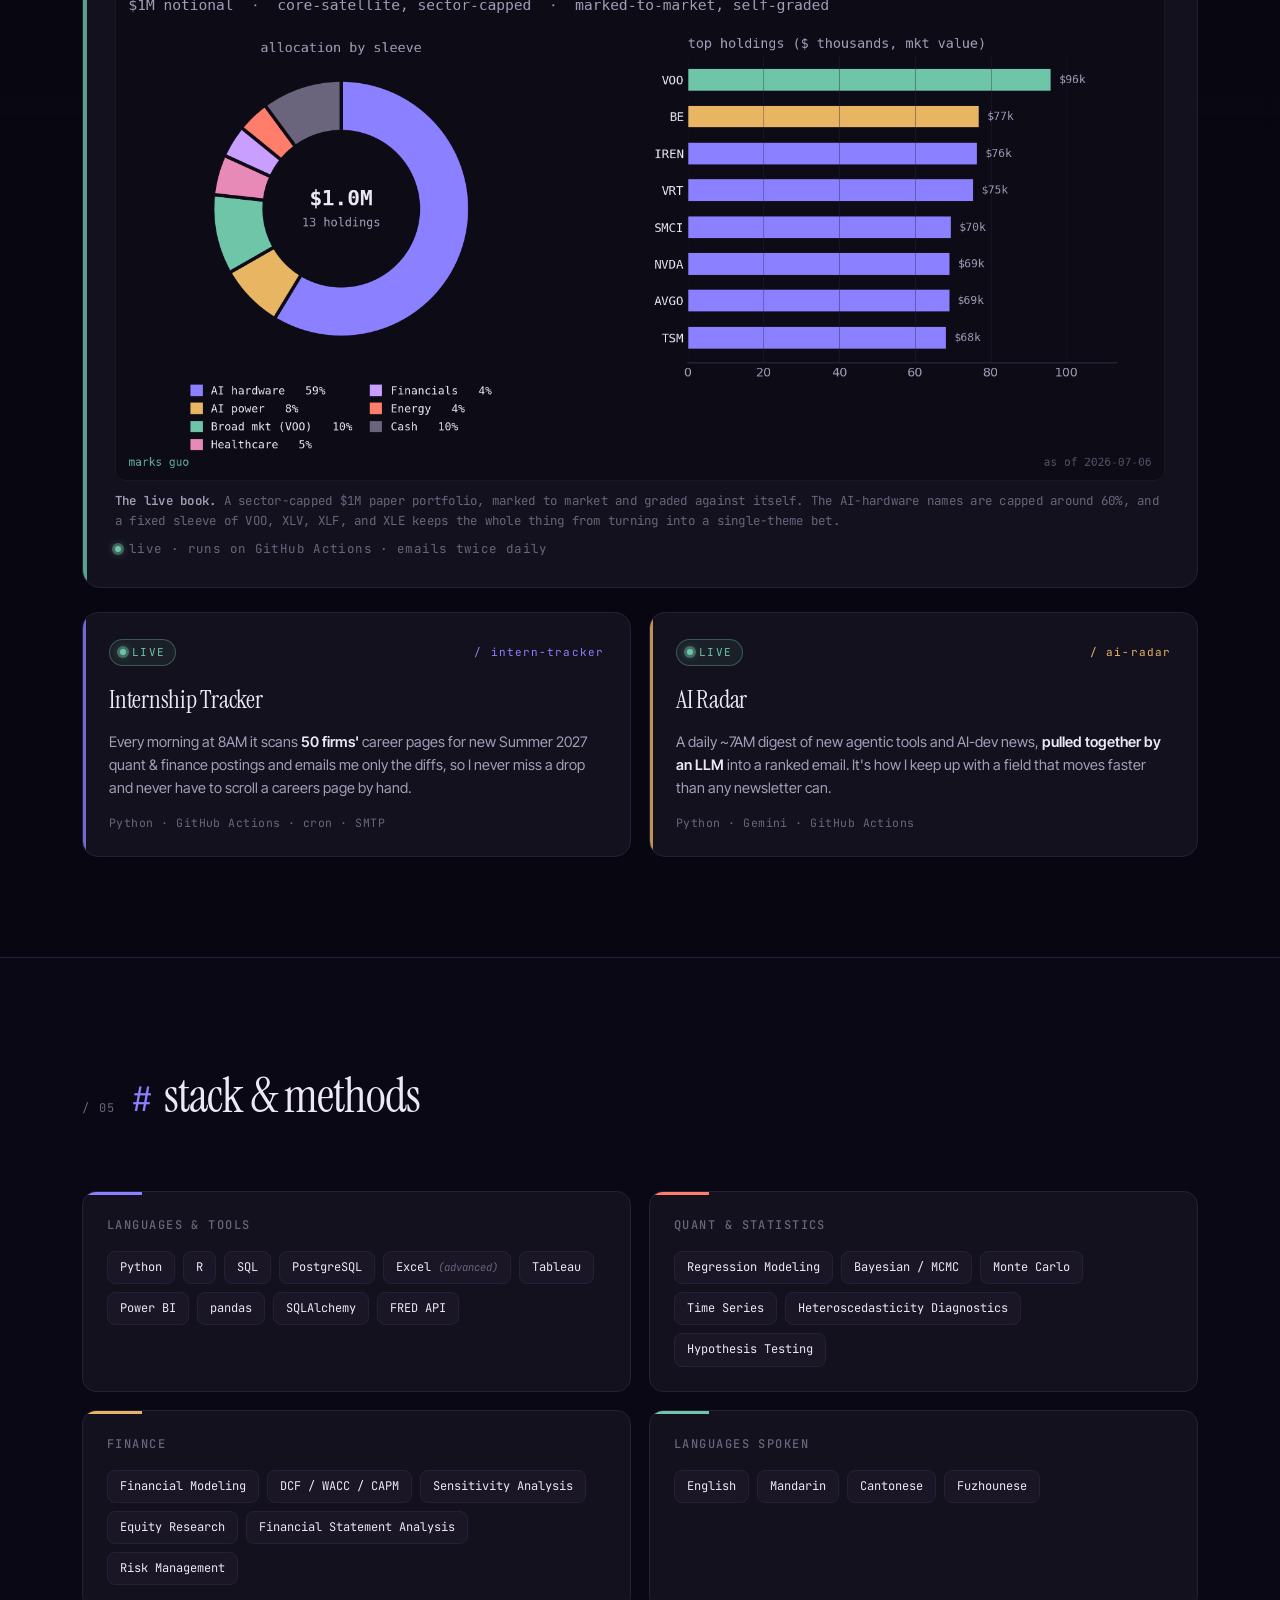
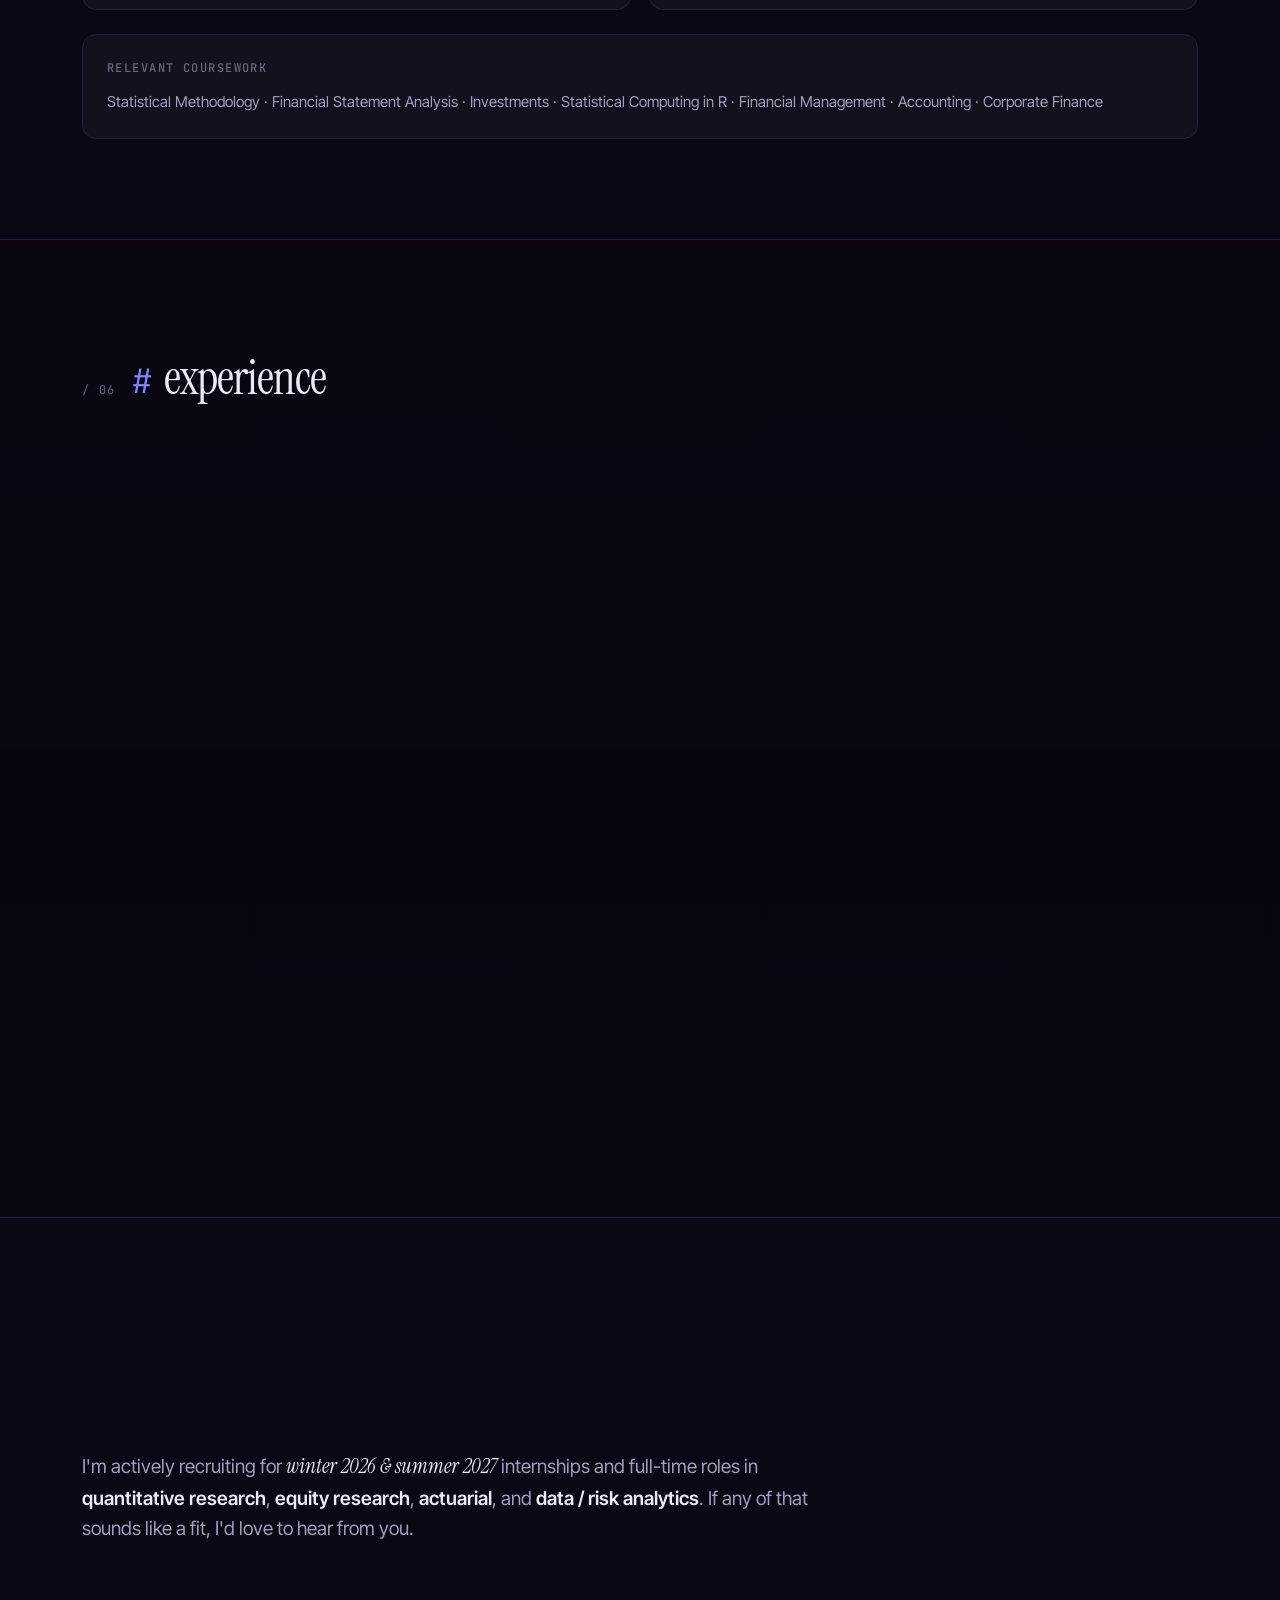
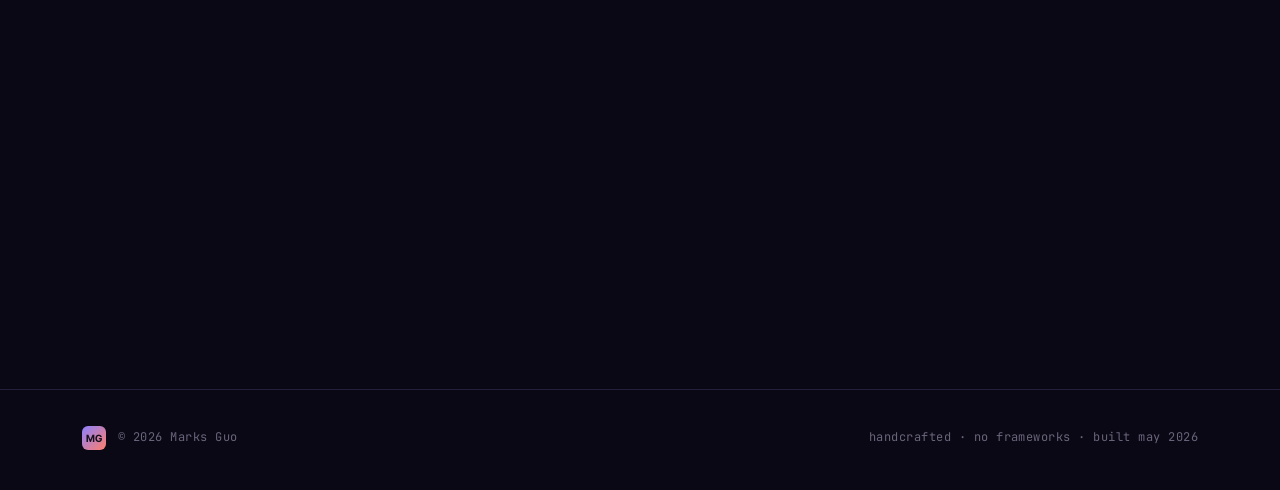
==== commit c4db5b02: "Animate site, add project charts, rewrite copy in my voice - Interactive particle background, animat" ====
--- a/index.html
+++ b/index.html
@@ -6,7 +6,7 @@
   <meta name="viewport" content="width=device-width, initial-scale=1" />
   <title>Marks Guo | Statistics &amp; Finance</title>
   <meta name="description"
-    content="Marks Guo — junior at the University of Rochester studying Statistics & Finance. Quantitative research, risk modeling, and labor market analytics." />
+    content="Marks Guo, a junior at the University of Rochester studying Statistics and Finance. Quantitative research, risk modeling, and labor market analytics." />
 
   <link rel="preconnect" href="https://fonts.googleapis.com" />
   <link rel="preconnect" href="https://fonts.gstatic.com" crossorigin />
@@ -18,6 +18,9 @@
 
 <body>
 
+  <!-- scroll progress -->
+  <div class="scroll-progress" aria-hidden="true"></div>
+
   <!-- ambient layers -->
   <div class="cursor-glow" aria-hidden="true"></div>
   <div class="aurora" aria-hidden="true">
@@ -25,6 +28,7 @@
     <div class="aurora-blob b"></div>
     <div class="aurora-blob c"></div>
   </div>
+  <canvas class="bg-canvas" aria-hidden="true"></canvas>
   <div class="grain" aria-hidden="true"></div>
 
   <!-- nav -->
@@ -38,6 +42,7 @@
         <a href="#about" data-section="about">about</a>
         <a href="#more" data-section="more">more</a>
         <a href="#projects" data-section="projects">work</a>
+        <a href="#progress" data-section="progress">live</a>
         <a href="#skills" data-section="skills">skills</a>
         <a href="#experience" data-section="experience">experience</a>
         <a href="#contact" data-section="contact">contact</a>
@@ -64,7 +69,7 @@
         </div>
 
         <h1 class="hero-name">
-          <span class="word reveal-up">Marks Guo<span class="period">.</span></span>
+          <span class="word reveal-up"><span class="hero-glow">Marks Guo</span><span class="period">.</span></span>
         </h1>
 
         <div class="hero-rotator reveal-up" style="--d: .12s">
@@ -125,6 +130,12 @@
     </section>
 
 
+    <!-- TICKER RIBBON: Market Radar tracked universe -->
+    <div class="ticker" aria-hidden="true" title="Tickers my Market Radar system tracks">
+      <div class="ticker-track" id="tickerTrack"></div>
+    </div>
+
+
     <!-- ABOUT -->
     <section id="about" class="section">
       <div class="container">
@@ -142,15 +153,16 @@
               Dean's List every semester.
             </p>
             <p>
-              My work sits at combining quantitative methods and capital
-              markets &mdash; Bayesian inference, regression diagnostics, financial
-              statement analysis. I also make sure the models used are credible and trustworthy.
+              A lot of what I do sits between quantitative methods and capital
+              markets, so Bayesian inference, regression diagnostics, and financial
+              statement analysis. I also really care about making sure the models I build
+              are credible and can actually be trusted.
             </p>
             <p>
-              I've recently been really into running research projects. From raw FRED pulls and
+              I've been really into running my own research projects lately. From raw FRED pulls and
               PostgreSQL schemas, through diagnostics and convergence checks, to
               published Tableau dashboards and equity research write-ups. The boring
-              stuff is half the work, but its also where most analyses quietly go wrong.
+              stuff is half the work, but it's also where most analyses quietly go wrong.
             </p>
 
             <div class="now-box">
@@ -251,7 +263,7 @@
         <header class="section-head">
           <span class="section-num">/ 03</span>
           <h2 class="section-h"><span class="hash">#</span> selected work</h2>
-          <p class="section-sub">Independent research &mdash; full pipeline, code, and write-up on each.</p>
+          <p class="section-sub">All independent projects. I did the full pipeline, code, and write-up on each one.</p>
         </header>
 
         <!-- 01 FRTB Risk Monitor -->
@@ -270,30 +282,30 @@
                 <span class="tag">Claude API</span>
               </p>
             </div>
-            <span class="project-when">May 2026 &mdash; current</span>
+            <span class="project-when">May 2026 to now</span>
           </header>
 
           <p class="project-desc">
-            A production-grade, automated risk system computing Basel III
-            <em>FRTB</em> Internal-Models-Approach capital &mdash; Value at Risk,
-            Expected Shortfall, stress calibration, and a Standardised-Approach
-            comparison &mdash; on a multi-asset book, served to a
-            <b>live, deployed dashboard</b>.
+            This is the biggest thing I've built. It's an automated risk system that
+            computes Basel III <em>FRTB</em> Internal-Models-Approach capital on a
+            multi-asset book: Value at Risk, Expected Shortfall, stress calibration,
+            and a Standardised-Approach comparison. It all runs on its own and feeds a
+            <b>live dashboard that's actually deployed</b>.
           </p>
 
           <ul class="project-points">
             <li>97.5% Historical-Simulation <b>VaR &amp; Expected Shortfall</b> (with parametric &amp; Monte-Carlo
               Student-t comparisons), stress-calibrated and liquidity-horizon-adjusted, across a 6-asset book
-              (<b>29,000+</b> daily obs, 2007&ndash;26).</li>
+              (<b>29,000+</b> daily obs, 2007-26).</li>
             <li>Computes an <b>Internal-Models vs Standardised-Approach</b> capital charge under the Basel III <b>output
-                floor</b> &mdash; here the SA floor binds at <b>11.2%</b> of notional.</li>
+                floor</b>. Right now the SA floor binds at <b>11.2%</b> of notional.</li>
             <li>Weekly <b>Acerbi-Szekely</b> ES backtest with Kupiec &amp; Christoffersen tests; surfaced a
               <b>54%-of-weeks</b> failure rate revealing the procyclicality of rolling-window ES.</li>
-            <li>Engineered end-to-end: <b>pytest + GitHub Actions CI</b>, a Dockerized stack, and a <b>daily cloud
-                run</b> (Actions cron) whose event detector flags regime shifts, ES spikes &amp; backtest breaches, then
+            <li>Built it end to end: <b>pytest + GitHub Actions CI</b>, a Dockerized stack, and a <b>daily cloud
+                run</b> (Actions cron) whose event detector flags regime shifts, ES spikes, and backtest breaches, then
               auto-publishes <b>Claude-written risk-desk recaps</b> with rendered risk cards.</li>
-            <li>Architected by directing <b>Claude Code (agentic AI)</b>, with every risk function validated against
-              hand-checked results as the human-in-the-loop.</li>
+            <li>I built it by directing <b>Claude Code (an agentic AI tool)</b>, and I hand-checked every risk function
+              against my own results as the human in the loop.</li>
           </ul>
 
           <div class="project-viz horizontal">
@@ -315,7 +327,7 @@
             <div class="metric-card">
               <span class="metric-k">history</span>
               <span class="metric-v">29k+</span>
-              <span class="metric-sub">obs &middot; 2007&ndash;26</span>
+              <span class="metric-sub">obs &middot; 2007-26</span>
             </div>
           </div>
 
@@ -326,13 +338,13 @@
             <figcaption style="margin:.6rem 0 0; font-size:.78rem; color:#9aa0aa;">Reading the four panels:</figcaption>
             <ul
               style="list-style:none; padding:0; margin:.4rem 0 0; display:grid; grid-template-columns:repeat(auto-fit,minmax(230px,1fr)); gap:.35rem .9rem; font-size:.78rem; color:#9aa0aa; line-height:1.45;">
-              <li><b style="color:#58a6ff;">ES vs VaR</b> &mdash; average tail-day loss vs the loss threshold, over 252
+              <li><b style="color:#58a6ff;">ES vs VaR</b>: average tail-day loss vs the loss threshold, over 252
                 days.</li>
-              <li><b style="color:#58a6ff;">Volatility regime</b> &mdash; shaded background: green calm, amber elevated,
+              <li><b style="color:#58a6ff;">Volatility regime</b>: shaded background, green calm, amber elevated,
                 red stressed.</li>
-              <li><b style="color:#58a6ff;">Asset contribution</b> &mdash; which holding drives today's potential
+              <li><b style="color:#58a6ff;">Asset contribution</b>: which holding drives today's potential
                 bad-day loss.</li>
-              <li><b style="color:#58a6ff;">Backtest (Z2)</b> &mdash; weekly model check; green passes, red
+              <li><b style="color:#58a6ff;">Backtest (Z2)</b>: weekly model check, green passes, red
                 underestimates risk.</li>
             </ul>
           </figure>
@@ -361,14 +373,13 @@
                 <span class="tag">SQLAlchemy</span>
               </p>
             </div>
-            <span class="project-when">May 2026 &mdash; current</span>
+            <span class="project-when">May 2026 to now</span>
           </header>
 
           <p class="project-desc">
-            An automated macro dashboard that quantifies how the official U-3
-            unemployment rate <em>systematically understates</em> labor market
-            stress &mdash; and tracks the leading indicators that actually signal
-            turning points.
+            An automated macro dashboard that shows how much the official U-3
+            unemployment rate <em>understates</em> real labor market stress, and
+            tracks the leading indicators that actually call turning points.
           </p>
 
           <div class="project-body">
@@ -379,9 +390,10 @@
                 Great Recession.</li>
               <li>Built a Python pipeline (FRED + pandas + SQLAlchemy) resampling mixed-frequency series and computing
                 derived metrics live.</li>
-              <li>Scheduled monthly via Windows Task Scheduler &mdash; production database, zero manual refresh.</li>
-              <li>Tracks 8 leading indicators including temp help (<b>−21.4%</b> from peak), quits rate, 10Y&ndash;2Y
-                spread, saving rate.</li>
+              <li>Scheduled monthly through Windows Task Scheduler, so it's a production database with zero manual
+                refresh.</li>
+              <li>Tracks 8 leading indicators including temp help (<b>&minus;21.4%</b> from peak), quits rate, 10Y-2Y
+                spread, and saving rate.</li>
             </ul>
 
             <!-- mini live-snapshot chart -->
@@ -469,22 +481,22 @@
                 <span class="tag">Robust M-Est.</span>
               </p>
             </div>
-            <span class="project-when">Jan &mdash; May 2026</span>
+            <span class="project-when">Jan to May 2026</span>
           </header>
 
           <p class="project-desc">
-            Built and compared three regression families on <b>4,800+ daily S&amp;P 500 returns
-              (2007&ndash;2026)</b> to predict realized volatility and quantify risk persistence
-            &mdash; the empirical backbone of any dynamic VaR framework.
+            I built and compared three regression families on <b>4,800+ daily S&amp;P 500 returns
+              (2007-2026)</b> to predict realized volatility and measure how much risk persists.
+            That persistence question is what sits under any dynamic VaR model.
           </p>
 
           <ul class="project-points">
             <li>Confirmed statistically significant <b>volatility clustering</b> (<code>p &lt; 0.0001</code>); directly
               supports dynamic VaR and portfolio risk frameworks used in industry.</li>
-            <li>Validated via 70/30 train-test split with full diagnostic suite &mdash; heteroscedasticity testing, ACF
-              analysis, Cook's distance influence detection.</li>
-            <li>Compared OLS, WLS, and Robust M-estimation to surface which assumptions hold once you stop pretending
-              returns are i.i.d. normal.</li>
+            <li>Validated on a 70/30 train-test split with a full diagnostic suite: heteroscedasticity testing, ACF
+              analysis, and Cook's distance for influence.</li>
+            <li>Compared OLS, WLS, and Robust M-estimation to see which assumptions actually hold once you stop
+              pretending returns are i.i.d. normal.</li>
           </ul>
 
           <div class="project-viz horizontal">
@@ -495,7 +507,7 @@
             </div>
             <div class="metric-card">
               <span class="metric-k">window</span>
-              <span class="metric-v">2007&ndash;26</span>
+              <span class="metric-v">2007-26</span>
               <span class="metric-sub">19 yrs &middot; 2 regimes</span>
             </div>
             <div class="metric-card">
@@ -509,6 +521,14 @@
               <span class="metric-sub">train / test</span>
             </div>
           </div>
+
+          <figure class="project-shot">
+            <img src="assets/spy-volatility.png" loading="lazy"
+              alt="Lagged-risk coefficient across OLS, WLS, and robust M-estimation with 95% confidence intervals, plus fit statistics" />
+            <figcaption><b>Persistence, three ways.</b> The lagged-risk coefficient stays significant under
+              every estimator. WLS lifts it to 0.39 once you correct for heteroscedasticity, and robust M-estimation
+              trims it to 0.10 once you downweight the outliers.</figcaption>
+          </figure>
 
           <div class="project-links">
             <a href="https://github.com/marksguo/SPY-Volatility-Modeling" target="_blank" rel="noopener">
@@ -531,13 +551,13 @@
                 <span class="tag">Diagnostics</span>
               </p>
             </div>
-            <span class="project-when">Sep 2025 &mdash; Mar 2026</span>
+            <span class="project-when">Sep 2025 to Mar 2026</span>
           </header>
 
           <p class="project-desc">
-            Implemented a hierarchical Bayesian model from scratch with a custom
-            Metropolis-Hastings sampler &mdash; not a library call &mdash; to estimate
-            group-level probabilities and quantify uncertainty rigorously.
+            I wrote a hierarchical Bayesian model from scratch, including a custom
+            Metropolis-Hastings sampler I coded myself instead of calling a library,
+            to estimate group-level probabilities and put real numbers on the uncertainty.
           </p>
 
           <ul class="project-points">
@@ -545,8 +565,8 @@
               rates.</li>
             <li>Confirmed convergence via Gelman-Rubin diagnostics (<code>PSRF = 1.0</code>); effective sample sizes
               exceeding <b>26,000</b> across all chains.</li>
-            <li>Delivered findings with 95% credible intervals and actionable business recommendations translated for
-              non-technical stakeholders.</li>
+            <li>Reported everything with 95% credible intervals and turned it into plain recommendations someone
+              non-technical could actually use.</li>
           </ul>
 
           <div class="project-viz horizontal">
@@ -571,6 +591,14 @@
               <span class="metric-sub">all chains</span>
             </div>
           </div>
+
+          <figure class="project-shot">
+            <img src="assets/bayesian.png" loading="lazy"
+              alt="Four Metropolis-Hastings chains mixing, the resulting posterior density with 95% credible interval, and convergence diagnostics" />
+            <figcaption><b>Actual convergence.</b> Four chains from spread-out starts all settle onto the same
+              posterior, Gelman-Rubin lands at 1.00, and there are tens of thousands of effective samples. I wrote
+              the sampler by hand, so every diagnostic is earned.</figcaption>
+          </figure>
         </article>
 
         <!-- 05 Amazon DCF -->
@@ -579,7 +607,7 @@
           <header class="project-head">
             <div class="project-headl">
               <span class="project-num">05 / valuation</span>
-              <h3>Amazon, Inc. &mdash; DCF &amp; Equity Valuation</h3>
+              <h3>Amazon, Inc. DCF &amp; Equity Valuation</h3>
               <p class="project-tags">
                 <span class="tag">Excel</span>
                 <span class="tag">DCF</span>
@@ -587,21 +615,29 @@
                 <span class="tag">Sensitivity</span>
               </p>
             </div>
-            <span class="project-when">Jan &mdash; Apr 2025</span>
+            <span class="project-when">Jan to Apr 2025</span>
           </header>
 
           <p class="project-desc">
-            Built a <b>5-year pro forma model</b> and DCF valuation using
-            CAPM-derived WACC across multiple macroeconomic scenarios; stress-tested
-            beta, WACC, and terminal growth via sensitivity tables. Closed with a
-            structured equity research report and a supported &ldquo;Hold&rdquo;
-            recommendation.
+            I built a <b>5-year pro forma model</b> and a DCF valuation with a
+            CAPM-derived WACC, then ran it across a few macro scenarios and
+            stress-tested beta, WACC, and terminal growth in sensitivity tables.
+            It ends in a full equity research report with a &ldquo;Hold&rdquo; I can
+            actually defend.
           </p>
           <ul class="project-points">
             <li>Trend, common-size, and ratio analysis across profitability, liquidity, leverage, and default risk.</li>
-            <li>Scenario-conditional WACC and terminal growth bands to make the recommendation robust to the macro
-              assumption.</li>
+            <li>Scenario-conditional WACC and terminal growth bands so the call holds up no matter which macro
+              assumption you believe.</li>
           </ul>
+
+          <figure class="project-shot">
+            <img src="assets/amazon-dcf.png" loading="lazy"
+              alt="Amazon five-year unlevered free cash flow projection with present values, and a WACC-by-terminal-growth sensitivity heatmap of implied share price" />
+            <figcaption><b>Where the Hold comes from.</b> Discounting five years of unlevered FCF plus a Gordon
+              terminal value gives an implied $188 against the $219 reference. The heatmap shows how fast that flips
+              across WACC and terminal growth, and the base case is boxed.</figcaption>
+          </figure>
         </article>
 
         <!-- 06 Endowment -->
@@ -618,17 +654,105 @@
                 <span class="tag">Faculty Research</span>
               </p>
             </div>
-            <span class="project-when">Feb &mdash; Apr 2024</span>
+            <span class="project-when">Feb to Apr 2024</span>
           </header>
           <p class="project-desc">
-            Collaborative research with <b>Prof. Michael Rizzo</b> across
-            <b>11 universities</b>. Identified a significant correlation between
-            endowment-per-student and U.S. News rankings &mdash; presented to
-            Economics faculty with data-driven conclusions on institutional
-            resource-allocation tradeoffs.
+            Research I did with <b>Prof. Michael Rizzo</b> across
+            <b>11 universities</b>. We found a significant correlation between
+            endowment-per-student and U.S. News rankings, and I presented it to
+            Economics faculty with data-backed conclusions about how schools trade off
+            where their resources go.
           </p>
         </article>
 
+      </div>
+    </section>
+
+
+    <!-- IN PROGRESS -->
+    <section id="progress" class="section alt">
+      <div class="container">
+        <header class="section-head">
+          <span class="section-num">/ 04</span>
+          <h2 class="section-h"><span class="hash">#</span> in progress</h2>
+          <p class="section-sub">Automated systems I run every day and keep improving. All live, and all mine.</p>
+        </header>
+
+        <!-- Featured: Market Radar -->
+        <article class="project" style="--accent: #6ec5a8; --accent-soft: rgba(110,197,168,.14);">
+          <div class="project-glow"></div>
+          <header class="project-head">
+            <div class="project-headl">
+              <span class="project-num">live / market-radar</span>
+              <h3>Market Radar</h3>
+              <p class="project-tags">
+                <span class="tag">Python</span>
+                <span class="tag">Gemini API</span>
+                <span class="tag">RSS + EDGAR 13F</span>
+                <span class="tag">GitHub Actions</span>
+                <span class="tag">Paper Portfolio</span>
+              </p>
+            </div>
+            <span class="project-when"><span class="live-badge"><span class="pulse-dot mini"></span> live</span></span>
+          </header>
+
+          <p class="project-desc">
+            An automated research desk that reads the market every day. It pulls market-moving news and 13F filings,
+            has an LLM score the <em>first- and second-order</em> stock impact, and sizes a conviction-weighted
+            <b>$1M paper book</b> under real risk controls. Then it <b>grades its own calls</b> against sector
+            benchmarks and feeds what it learns back into a weekly loop.
+          </p>
+
+          <ul class="project-points">
+            <li>Ingests CNBC / MarketWatch / Google News plus <b>EDGAR 13F</b> filings from 16 marquee investors, scores
+              relevance, and analyzes the top names on a paced daily schedule.</li>
+            <li>Sizes a <b>core-satellite book</b> with per-name and per-sector caps, volatility tilting, and a lateness
+              gate so it can't chase a move that already happened.</li>
+            <li><b>Relative-return grading</b>: every call is scored on whether it beat its sector ETF, not just the
+              tape. Beating your sector is the only thing that actually makes alpha.</li>
+            <li>Runs unattended on <b>GitHub Actions</b>, emails a ranked report twice a day, and rebalances the paper
+              book weekly.</li>
+          </ul>
+
+          <figure class="project-shot">
+            <img src="assets/market-radar.png" loading="lazy"
+              alt="Market Radar live paper book: allocation by sleeve donut and top holdings by market value" />
+            <figcaption><b>The live book.</b> A sector-capped $1M paper portfolio, marked to market and graded
+              against itself. The AI-hardware names are capped around 60%, and a fixed sleeve of VOO, XLV, XLF, and
+              XLE keeps the whole thing from turning into a single-theme bet.</figcaption>
+          </figure>
+
+          <div class="project-links">
+            <span class="link-static"><span class="pulse-dot mini"></span> live &middot; runs on GitHub Actions
+              &middot; emails twice daily</span>
+          </div>
+        </article>
+
+        <!-- other live systems -->
+        <div class="live-grid">
+          <article class="live-card" style="--accent: #8b80ff;">
+            <div class="live-head">
+              <span class="live-badge"><span class="pulse-dot mini"></span> live</span>
+              <span class="live-k">/ intern-tracker</span>
+            </div>
+            <h3>Internship Tracker</h3>
+            <p>Every morning at 8AM it scans <b>50 firms'</b> career pages for new Summer 2027 quant &amp; finance
+              postings and emails me only the diffs, so I never miss a drop and never have to scroll a careers page by
+              hand.</p>
+            <p class="live-stack">Python &middot; GitHub Actions &middot; cron &middot; SMTP</p>
+          </article>
+
+          <article class="live-card" style="--accent: #e8b563;">
+            <div class="live-head">
+              <span class="live-badge"><span class="pulse-dot mini"></span> live</span>
+              <span class="live-k">/ ai-radar</span>
+            </div>
+            <h3>AI Radar</h3>
+            <p>A daily ~7AM digest of new agentic tools and AI-dev news, <b>pulled together by an LLM</b> into a ranked
+              email. It's how I keep up with a field that moves faster than any newsletter can.</p>
+            <p class="live-stack">Python &middot; Gemini &middot; GitHub Actions</p>
+          </article>
+        </div>
       </div>
     </section>
 
@@ -637,7 +761,7 @@
     <section id="skills" class="section">
       <div class="container">
         <header class="section-head">
-          <span class="section-num">/ 04</span>
+          <span class="section-num">/ 05</span>
           <h2 class="section-h"><span class="hash">#</span> stack &amp; methods</h2>
         </header>
 
@@ -709,7 +833,7 @@
     <section id="experience" class="section alt">
       <div class="container">
         <header class="section-head">
-          <span class="section-num">/ 05</span>
+          <span class="section-num">/ 06</span>
           <h2 class="section-h"><span class="hash">#</span> experience</h2>
         </header>
 
@@ -722,7 +846,7 @@
                 <p class="job-role">Junior Financial &amp; Operations Analyst</p>
               </div>
               <div class="job-meta">
-                <span>Sep 2017 &mdash; Jul 2025</span>
+                <span>Sep 2017 to Jul 2025</span>
                 <span>Charlotte, NC</span>
               </div>
             </header>
@@ -731,7 +855,7 @@
                 expansion and data-driven process improvements across procurement, fulfillment, and labor.</li>
               <li>Monitored food cost ratios against a ~32% COGS target; identified <b>$10K+ in annual ingredient
                   savings</b> through vendor renegotiation and waste reduction across $30K+ in monthly procurement.</li>
-              <li>Built a <b>2,000-cell Excel order &amp; financial tracking system</b> integrated with DoorDash &mdash;
+              <li>Built a <b>2,000-cell Excel order &amp; financial tracking system</b> integrated with DoorDash,
                 reconciling $125K+ in monthly revenue across 150+ daily orders.</li>
               <li>Prepared monthly P&amp;L summaries (revenue, ~28% labor, food cost) and presented to ownership to
                 support operational and budgetary decisions.</li>
@@ -747,16 +871,16 @@
             <header class="job-head">
               <div>
                 <h3>Tien Ren Cultural &amp; Educational Foundation</h3>
-                <p class="job-role">Lecturer &amp; Event Organizer (2021&ndash;present) &middot; Assistant Lecturer
-                  (2019&ndash;2021)</p>
+                <p class="job-role">Lecturer &amp; Event Organizer (2021 to present) &middot; Assistant Lecturer
+                  (2019-2021)</p>
               </div>
               <div class="job-meta">
-                <span>Summer 2015 &mdash; current</span>
+                <span>Summer 2015 to now</span>
                 <span>Indian Trail, NC</span>
               </div>
             </header>
             <ul class="project-points">
-              <li>Delivered <b>30+ educational sessions</b> to ~1,000 youth (ages 14&ndash;20).</li>
+              <li>Delivered <b>30+ educational sessions</b> to ~1,000 youth (ages 14-20).</li>
               <li>Organized 3 annual volunteer events at <b>Second Harvest Food Bank of Metrolina</b>.</li>
             </ul>
           </article>
@@ -769,7 +893,7 @@
     <section id="contact" class="section contact">
       <div class="container">
         <header class="section-head">
-          <span class="section-num">/ 06</span>
+          <span class="section-num">/ 07</span>
           <h2 class="section-h"><span class="hash">#</span> let's talk</h2>
         </header>
 
@@ -835,6 +959,13 @@
     </div>
   </footer>
 
+  <button class="to-top" id="toTop" aria-label="Back to top">
+    <svg viewBox="0 0 24 24" fill="none" stroke="currentColor" stroke-width="2" stroke-linecap="round"
+      stroke-linejoin="round" aria-hidden="true">
+      <path d="M12 19V5M5 12l7-7 7 7" />
+    </svg>
+  </button>
+
   <script src="script.js"></script>
 </body>
 
--- a/styles.css
+++ b/styles.css
@@ -937,6 +937,24 @@
 .spark-val.warn { color: var(--c-coral); }
 .spark-val.ok   { color: var(--c-mint); }
 
+/* project chart figures */
+.project-shot { margin: 4px 0 0; }
+.project-shot img {
+  width: 100%;
+  border-radius: 12px;
+  border: 1px solid rgba(255,255,255,.08);
+  display: block;
+  background: var(--bg-alt);
+}
+.project-shot figcaption {
+  margin: .6rem 0 0;
+  font-size: .78rem;
+  color: var(--text-soft);
+  font-family: var(--mono);
+  letter-spacing: .02em;
+}
+.project-shot figcaption b { color: var(--text-dim); font-weight: 600; }
+
 .project-links {
   display: flex; flex-wrap: wrap; gap: 22px;
   margin-top: 8px;
@@ -953,6 +971,88 @@
 .project-links a span { transition: transform .25s ease; }
 .project-links a:hover { border-bottom-color: var(--accent); }
 .project-links a:hover span { transform: translateX(4px); }
+
+/* =================================================================
+   IN PROGRESS — live systems
+   ================================================================= */
+.live-badge {
+  display: inline-flex; align-items: center; gap: 6px;
+  font-family: var(--mono);
+  font-size: 11px;
+  color: var(--c-mint);
+  text-transform: uppercase;
+  letter-spacing: .12em;
+  padding: 4px 10px;
+  border: 1px solid rgba(110,197,168,.35);
+  border-radius: 999px;
+  background: rgba(110,197,168,.08);
+}
+.link-static {
+  display: inline-flex; align-items: center; gap: 8px;
+  font-family: var(--mono);
+  font-size: 12.5px;
+  color: var(--text-soft);
+  letter-spacing: .03em;
+}
+
+.live-grid {
+  display: grid;
+  grid-template-columns: repeat(2, 1fr);
+  gap: 18px;
+  margin-top: 24px;
+}
+.live-card {
+  --accent: var(--c-indigo);
+  position: relative;
+  background: var(--panel);
+  border: 1px solid var(--border);
+  border-radius: 16px;
+  padding: 26px 26px 24px;
+  overflow: hidden;
+  transition: border-color .25s ease, transform .25s ease, box-shadow .25s ease;
+}
+.live-card::before {
+  content: '';
+  position: absolute; top: 0; left: 0;
+  width: 3px; height: 100%;
+  background: var(--accent);
+  opacity: .8;
+  transition: width .3s ease;
+}
+.live-card:hover { border-color: var(--border-2); transform: translateY(-3px); }
+.live-card:hover::before { width: 5px; }
+.live-head {
+  display: flex; align-items: center; justify-content: space-between;
+  gap: 12px; margin-bottom: 14px;
+}
+.live-k {
+  font-family: var(--mono);
+  font-size: 11px;
+  color: var(--accent);
+  letter-spacing: .1em;
+}
+.live-card h3 {
+  font-family: var(--display);
+  font-size: 25px;
+  font-weight: 400;
+  margin: 0 0 10px;
+  color: var(--text);
+  letter-spacing: -.01em;
+}
+.live-card p {
+  margin: 0;
+  color: var(--text-dim);
+  font-size: 14.5px;
+  line-height: 1.6;
+}
+.live-card p b { color: var(--text); font-weight: 600; }
+.live-stack {
+  margin-top: 14px !important;
+  font-family: var(--mono);
+  font-size: 11.5px !important;
+  color: var(--text-soft) !important;
+  letter-spacing: .04em;
+}
 
 /* =================================================================
    SKILLS
@@ -1206,6 +1306,179 @@
 @keyframes stagger-in {
   to { opacity: 1; }
 }
+
+/* =================================================================
+   SCROLL PROGRESS BAR
+   ================================================================= */
+.scroll-progress {
+  position: fixed;
+  top: 0; left: 0;
+  height: 2px; width: 100%;
+  transform: scaleX(0);
+  transform-origin: 0 50%;
+  z-index: 100;
+  background: linear-gradient(90deg,
+    var(--c-indigo), var(--c-coral), var(--c-amber), var(--c-mint), var(--c-violet));
+  box-shadow: 0 0 12px rgba(139,128,255,.55);
+  will-change: transform;
+}
+
+/* =================================================================
+   INTERACTIVE PARTICLE BACKGROUND
+   ================================================================= */
+.bg-canvas {
+  position: fixed;
+  inset: 0;
+  z-index: 0;
+  pointer-events: none;
+  opacity: .55;
+  transition: opacity .5s ease;
+}
+
+/* =================================================================
+   TICKER RIBBON
+   ================================================================= */
+.ticker {
+  position: relative;
+  overflow: hidden;
+  border-top: 1px solid var(--border);
+  border-bottom: 1px solid var(--border);
+  background: linear-gradient(90deg, rgba(20,17,30,.7), rgba(10,8,20,.35), rgba(20,17,30,.7));
+  backdrop-filter: blur(6px);
+  padding: 13px 0;
+  z-index: 2;
+}
+.ticker::before, .ticker::after {
+  content: '';
+  position: absolute; top: 0; bottom: 0;
+  width: 140px; z-index: 2; pointer-events: none;
+}
+.ticker::before { left: 0;  background: linear-gradient(90deg, var(--bg), transparent); }
+.ticker::after  { right: 0; background: linear-gradient(270deg, var(--bg), transparent); }
+.ticker-track {
+  display: inline-flex;
+  white-space: nowrap;
+  will-change: transform;
+  animation: ticker-scroll 46s linear infinite;
+}
+.ticker:hover .ticker-track { animation-play-state: paused; }
+.ticker-item {
+  display: inline-flex; align-items: center; gap: 7px;
+  padding: 0 20px;
+  font-family: var(--mono);
+  font-size: 12.5px;
+  color: var(--text-soft);
+  letter-spacing: .06em;
+  border-right: 1px solid var(--border);
+}
+.ticker-item .tk-sym { font-weight: 600; }
+.ticker-item.held { color: var(--c-mint); }
+.ticker-item.held .tk-sym { color: var(--text); }
+.ticker-item .tk-mark { color: var(--c-mint); font-size: 9px; }
+.ticker-item.lead {
+  color: var(--c-mint);
+  font-weight: 600;
+  letter-spacing: .12em;
+  gap: 10px;
+  padding-left: 4px;
+}
+.ticker-item.lead .tk-note {
+  color: var(--text-soft);
+  font-weight: 400;
+  letter-spacing: .04em;
+  text-transform: none;
+}
+@keyframes ticker-scroll {
+  to { transform: translateX(-50%); }
+}
+
+/* =================================================================
+   ANIMATED GRADIENT BORDER (hover) — readable, no movement
+   ================================================================= */
+@property --beam-angle {
+  syntax: "<angle>";
+  initial-value: 0deg;
+  inherits: false;
+}
+.beam-host { position: relative; }
+.beam {
+  position: absolute;
+  inset: 0;
+  border-radius: inherit;
+  padding: 1.5px;               /* border thickness */
+  pointer-events: none;
+  z-index: 6;
+  opacity: 0;
+  transition: opacity .35s ease;
+  background: conic-gradient(from var(--beam-angle),
+    transparent 0deg,
+    color-mix(in srgb, var(--accent, #8b80ff) 92%, white) 35deg,
+    transparent 80deg,
+    transparent 180deg,
+    color-mix(in srgb, var(--accent, #8b80ff) 70%, transparent) 215deg,
+    transparent 260deg,
+    transparent 360deg);
+  -webkit-mask:
+    linear-gradient(#000 0 0) content-box,
+    linear-gradient(#000 0 0);
+  -webkit-mask-composite: xor;
+          mask:
+    linear-gradient(#000 0 0) content-box,
+    linear-gradient(#000 0 0);
+          mask-composite: exclude;
+}
+.beam-host:hover .beam {
+  opacity: 1;
+  animation: beam-rotate 3s linear infinite;
+}
+@keyframes beam-rotate { to { --beam-angle: 360deg; } }
+
+/* =================================================================
+   HERO NAME — animated gradient shimmer
+   ================================================================= */
+.hero-name .hero-glow {
+  background: linear-gradient(115deg,
+    var(--text) 0%, var(--c-indigo) 38%, var(--c-coral) 62%, var(--text) 100%);
+  background-size: 220% auto;
+  -webkit-background-clip: text;
+  background-clip: text;
+  color: transparent;
+  -webkit-text-fill-color: transparent;
+  animation: name-shimmer 9s linear infinite;
+}
+@keyframes name-shimmer {
+  to { background-position: 220% center; }
+}
+
+/* =================================================================
+   BACK TO TOP
+   ================================================================= */
+.to-top {
+  position: fixed;
+  right: 24px; bottom: 24px;
+  width: 46px; height: 46px;
+  border-radius: 13px;
+  display: grid; place-items: center;
+  background: rgba(20,17,30,.72);
+  border: 1px solid var(--border-2);
+  backdrop-filter: blur(8px);
+  color: var(--text);
+  cursor: pointer;
+  z-index: 60;
+  opacity: 0;
+  transform: translateY(16px) scale(.9);
+  pointer-events: none;
+  transition: opacity .3s ease,
+              transform .3s cubic-bezier(.34,1.56,.64,1),
+              border-color .2s ease, box-shadow .2s ease;
+}
+.to-top.show { opacity: 1; transform: none; pointer-events: auto; }
+.to-top:hover {
+  border-color: var(--c-indigo);
+  box-shadow: 0 12px 28px -12px rgba(139,128,255,.6);
+  transform: translateY(-3px);
+}
+.to-top svg { width: 18px; height: 18px; }
 
 /* =================================================================
    RESPONSIVE
@@ -1256,5 +1529,7 @@
     animation-iteration-count: 1 !important;
     transition-duration: .01ms !important;
   }
-  .cursor-glow, .aurora { display: none !important; }
-}
+  .cursor-glow, .aurora, .bg-canvas, .beam { display: none !important; }
+  .ticker-track { animation: none !important; }
+  .hero-name .hero-glow { -webkit-text-fill-color: transparent; }
+}
